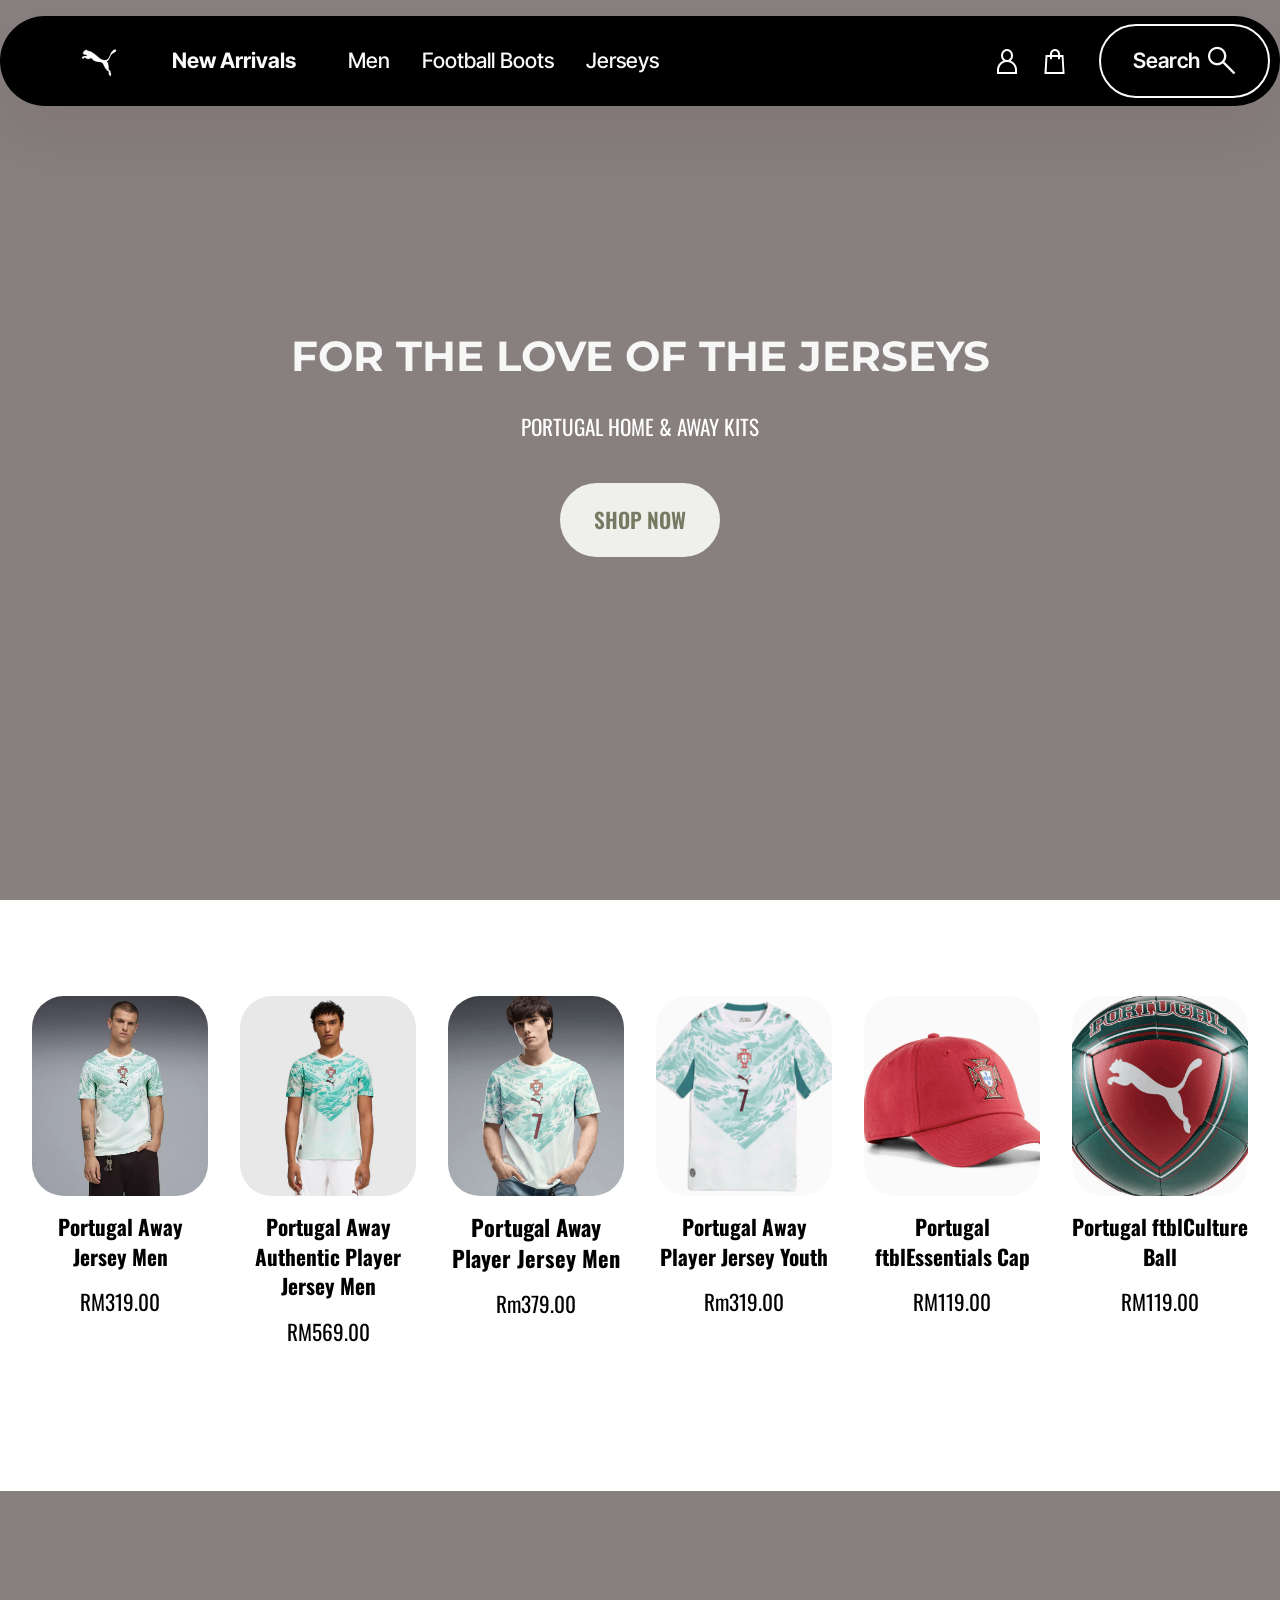
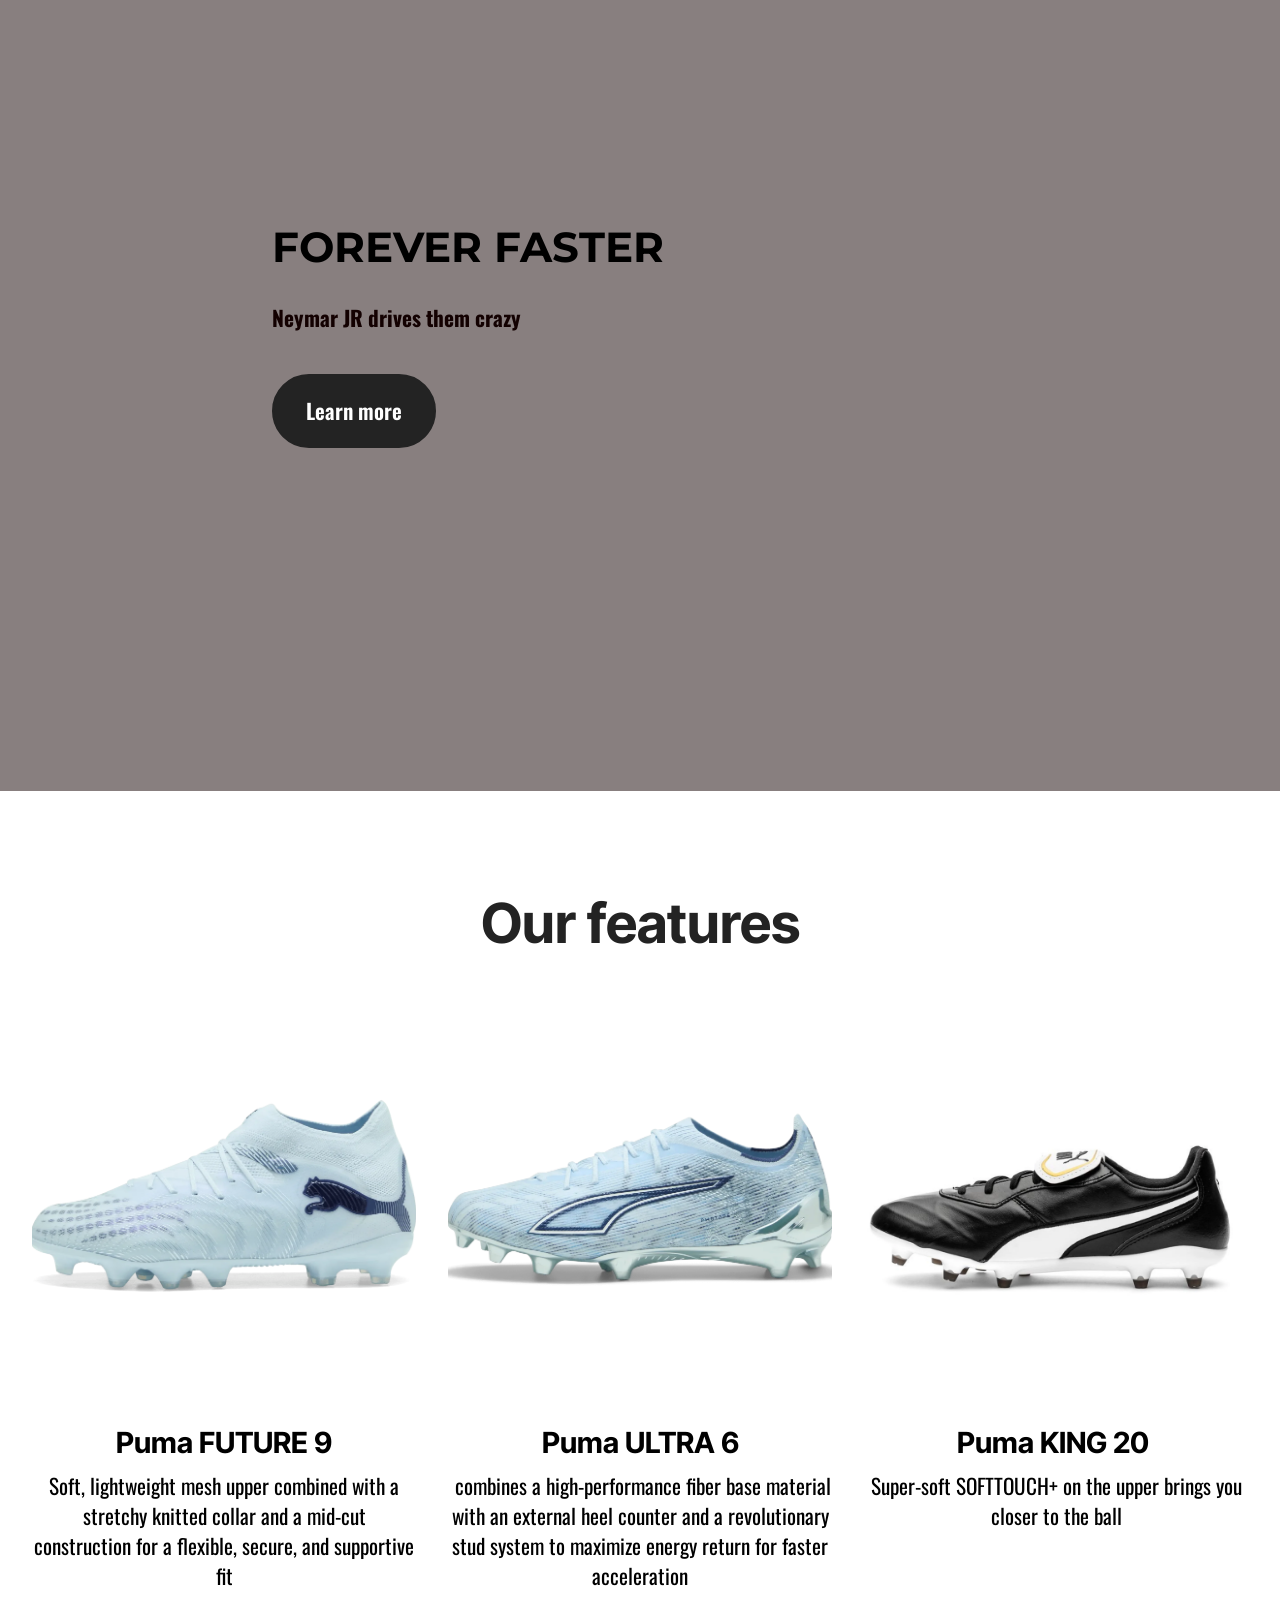
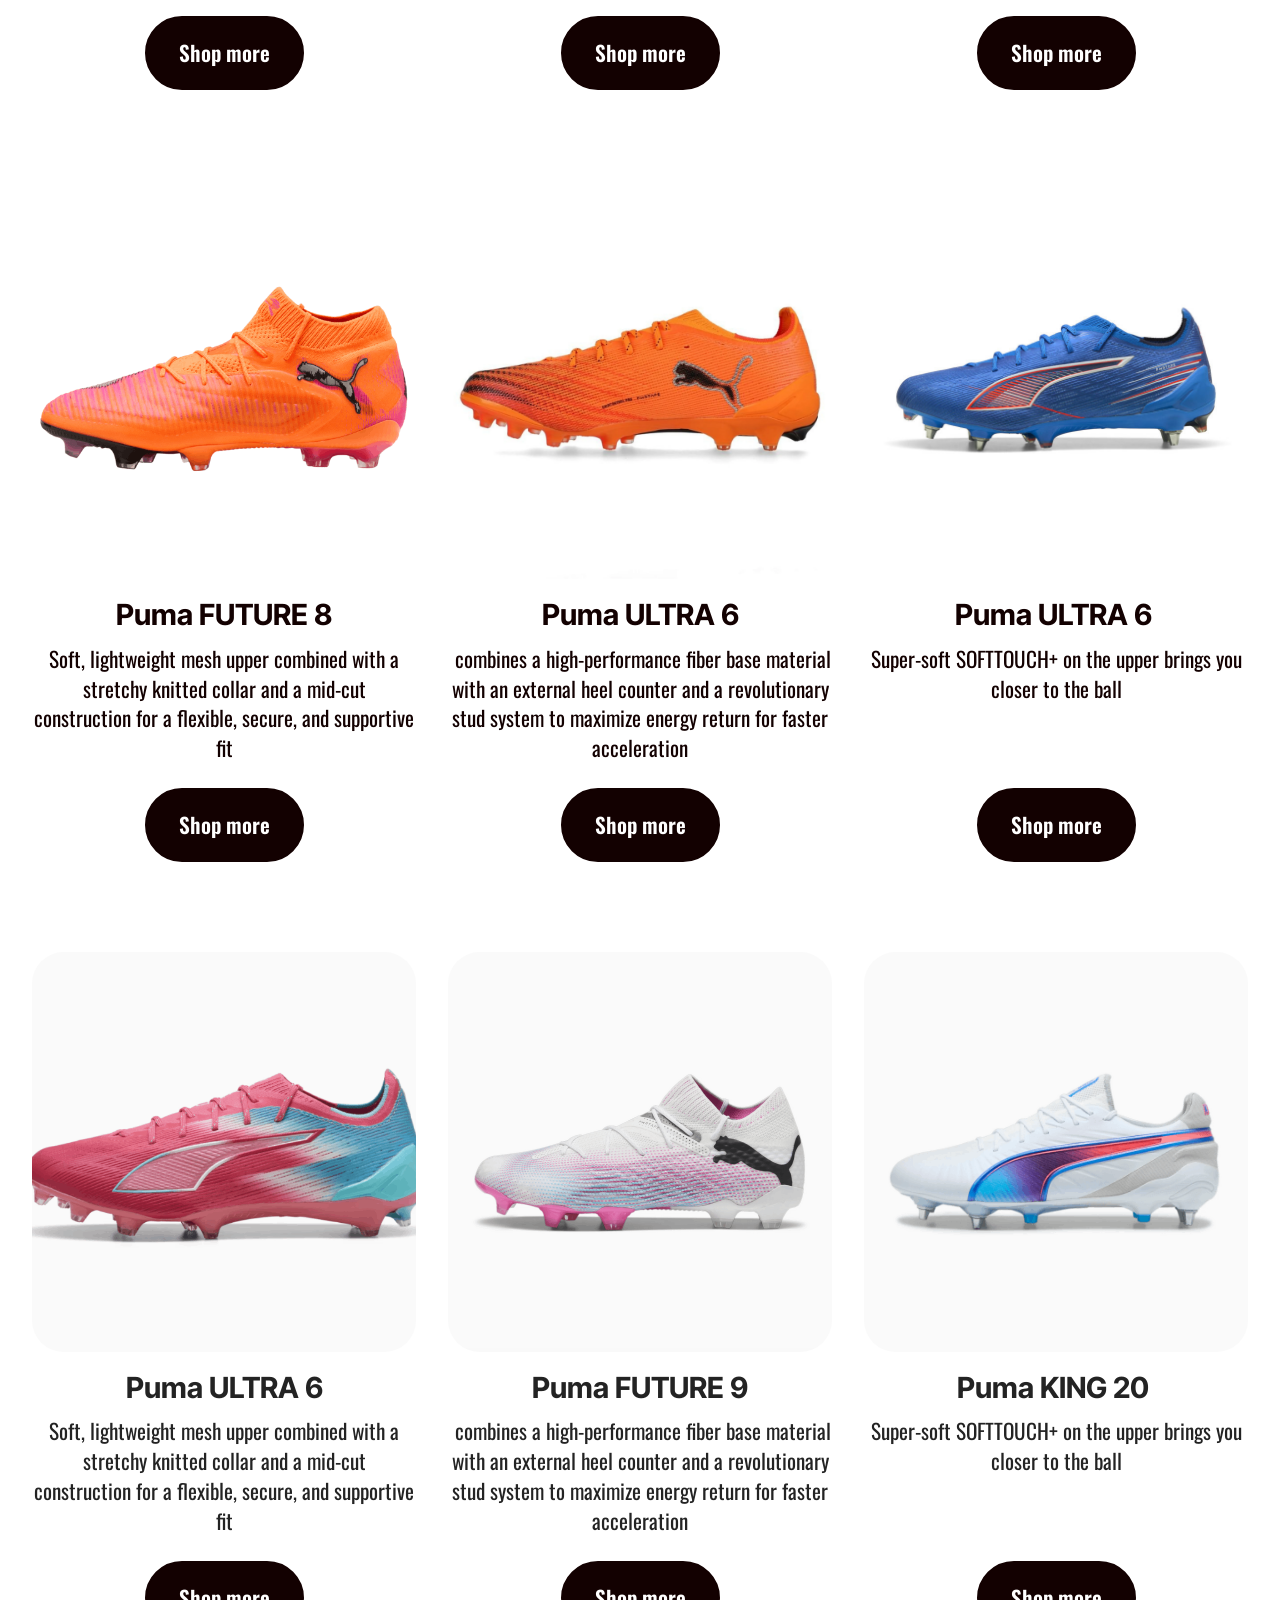
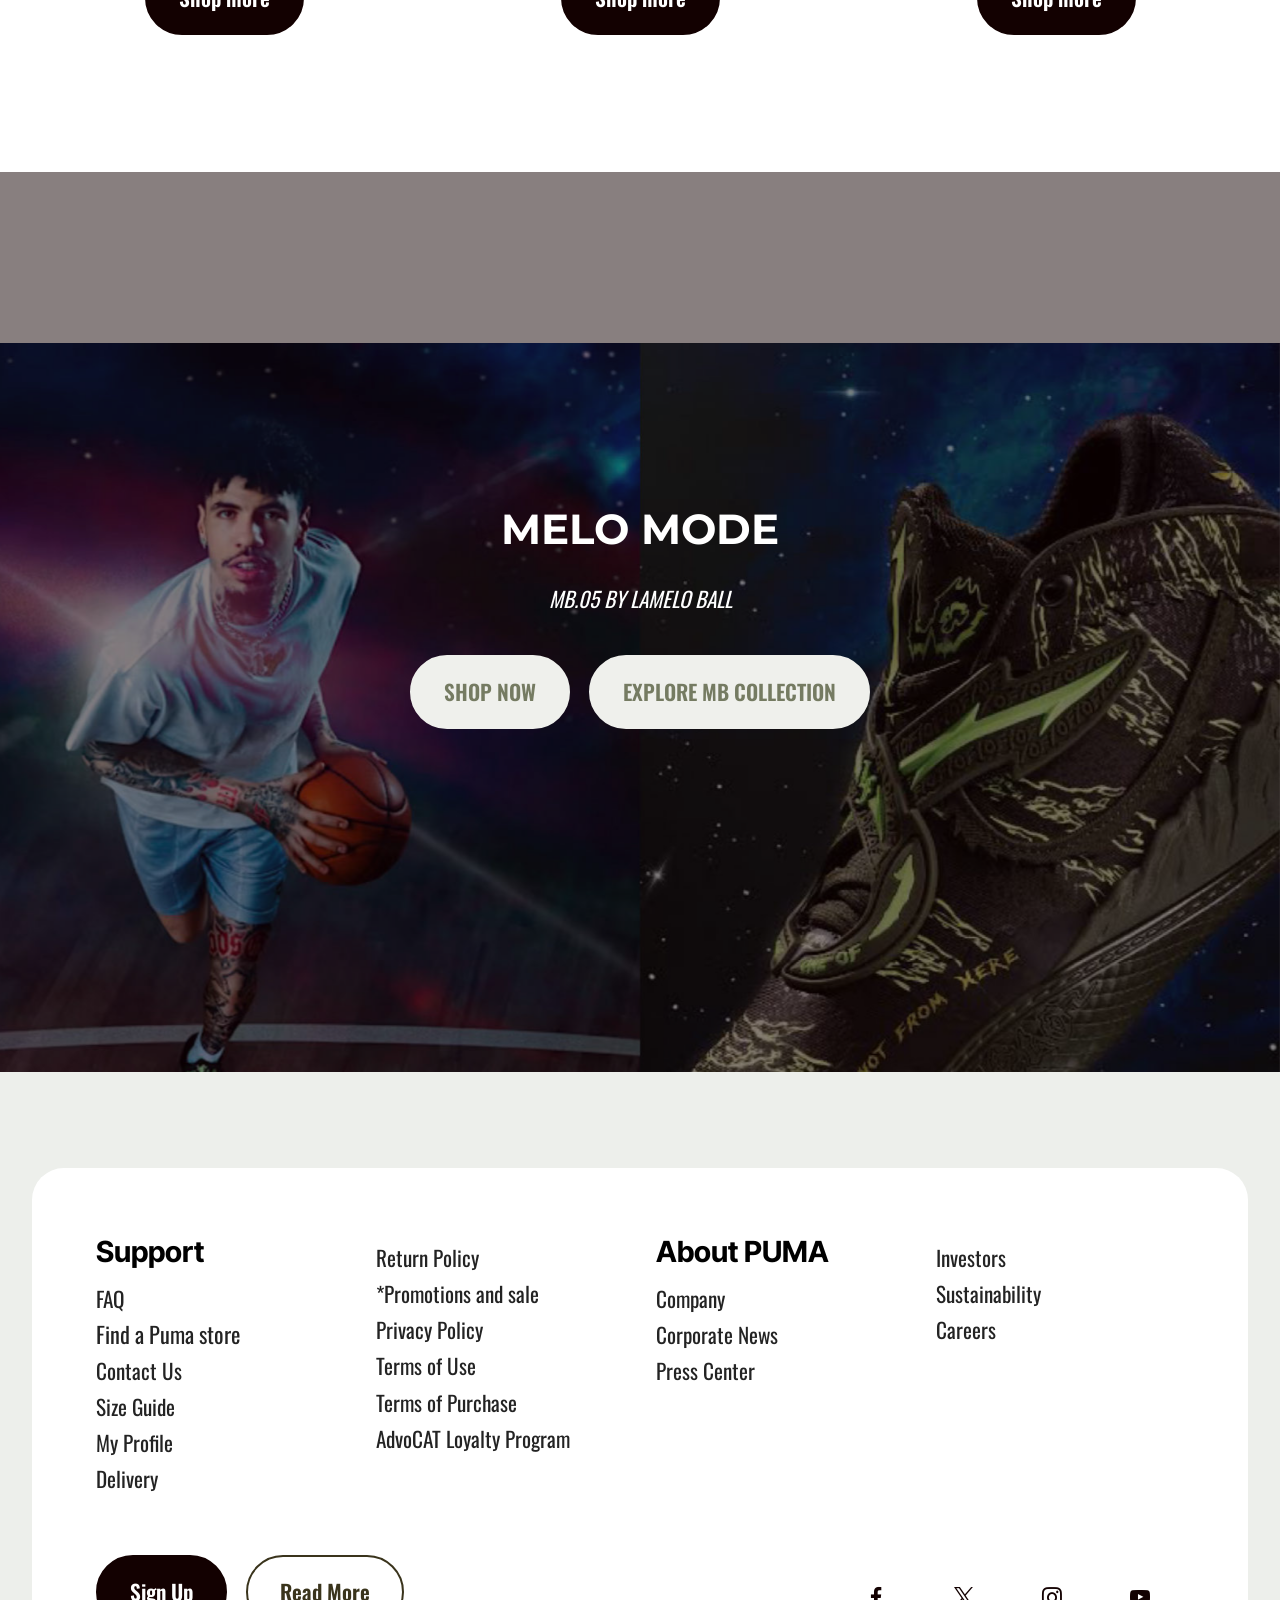
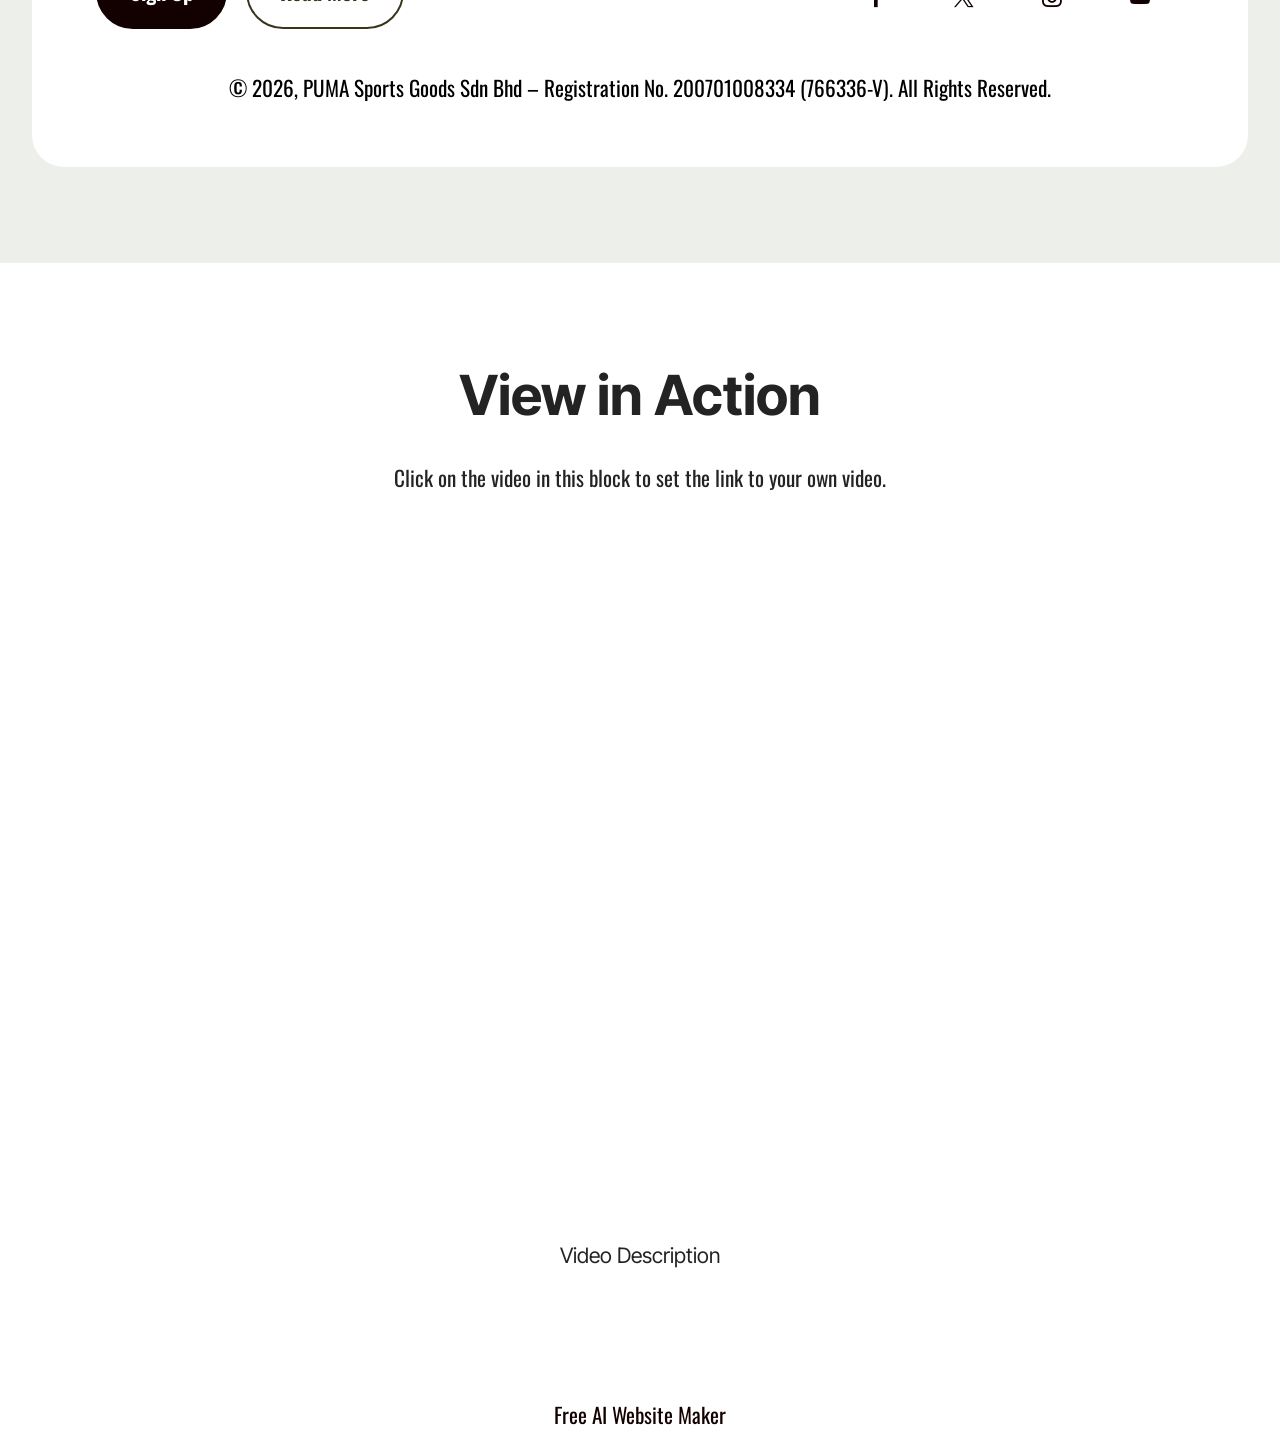
==== Index.html @ c8ea41d3 "create github pages" ====
<!DOCTYPE html>
<html  >
<head>
  <!-- Site made with Mobirise Website Builder v6.1.12, https://mobirise.com -->
  <meta charset="UTF-8">
  <meta http-equiv="X-UA-Compatible" content="IE=edge">
  <meta name="generator" content="Mobirise v6.1.12, mobirise.com">
  <meta name="viewport" content="width=device-width, initial-scale=1, minimum-scale=1">
  <link rel="shortcut icon" href="assets/images/puma2-removebg-preview-173x121.png" type="image/x-icon">
  <meta name="description" content="">
  
  
  <title>Page 1</title>
  <link rel="stylesheet" href="assets/web/assets/mobirise-icons2/mobirise2.css">
  <link rel="stylesheet" href="assets/bootstrap/css/bootstrap.min.css">
  <link rel="stylesheet" href="assets/parallax/jarallax.css">
  <link rel="stylesheet" href="assets/dropdown/css/style.css">
  <link rel="stylesheet" href="assets/socicon/css/styles.css">
  <link rel="stylesheet" href="assets/theme/css/style.css">
  <link rel="preload" href="https://fonts.googleapis.com/css?family=Montserrat:100,200,300,400,500,600,700,800,900,100i,200i,300i,400i,500i,600i,700i,800i,900i&display=swap" as="style" onload="this.onload=null;this.rel='stylesheet'">
  <noscript><link rel="stylesheet" href="https://fonts.googleapis.com/css?family=Montserrat:100,200,300,400,500,600,700,800,900,100i,200i,300i,400i,500i,600i,700i,800i,900i&display=swap"></noscript>
  <link rel="preload" href="https://fonts.googleapis.com/css?family=Inter+Tight:100,200,300,400,500,600,700,800,900,100i,200i,300i,400i,500i,600i,700i,800i,900i&display=swap" as="style" onload="this.onload=null;this.rel='stylesheet'">
  <noscript><link rel="stylesheet" href="https://fonts.googleapis.com/css?family=Inter+Tight:100,200,300,400,500,600,700,800,900,100i,200i,300i,400i,500i,600i,700i,800i,900i&display=swap"></noscript>
  <link rel="preload" href="https://fonts.googleapis.com/css?family=Oswald:200,300,400,500,600,700&display=swap" as="style" onload="this.onload=null;this.rel='stylesheet'">
  <noscript><link rel="stylesheet" href="https://fonts.googleapis.com/css?family=Oswald:200,300,400,500,600,700&display=swap"></noscript>
  <link rel="preload" as="style" href="assets/mobirise/css/mbr-additional.css?v=HByzKz"><link rel="stylesheet" href="assets/mobirise/css/mbr-additional.css?v=HByzKz" type="text/css">

  
  
  
</head>
<body>
  
  <section data-bs-version="5.1" class="menu menu1 cid-vfYNumgWRB" once="menu" id="menu01-m">
	

	<nav class="navbar navbar-dropdown navbar-fixed-top navbar-expand-lg">
		<div class="container">
			<div class="navbar-brand">
				<span class="navbar-logo">
					<a href="https://mobiri.se">
						<img src="assets/images/puma2-removebg-preview-173x121.png" alt="Mobirise Website Builder" style="height: 5rem;">
					</a>
				</span>
				<span class="navbar-caption-wrap"><a class="navbar-caption text-white display-4" href="https://mobiri.se">New Arrivals&nbsp;</a></span>
			</div>
			<button class="navbar-toggler" type="button" data-toggle="collapse" data-bs-toggle="collapse" data-target="#navbarSupportedContent" data-bs-target="#navbarSupportedContent" aria-controls="navbarNavAltMarkup" aria-expanded="false" aria-label="Toggle navigation">
				<div class="hamburger">
					<span></span>
					<span></span>
					<span></span>
					<span></span>
				</div>
			</button>
			<div class="collapse navbar-collapse" id="navbarSupportedContent">
				<ul class="navbar-nav nav-dropdown" data-app-modern-menu="true"><li class="nav-item">
						<a class="nav-link link text-white display-4" href="https://mobiri.se">Men</a>
					</li>
					<li class="nav-item">
						<a class="nav-link link text-white display-4" href="https://mobiri.se" aria-expanded="false">Football Boots</a>
					</li>
					<li class="nav-item">
						<a class="nav-link link text-white display-4" href="https://mobiri.se">Jerseys</a>
					</li></ul>
				<div class="icons-menu">
					<a class="iconfont-wrapper" href="https://mobiri.se">
						<span class="p-2 mbr-iconfont mobi-mbri-user mobi-mbri"></span>
					</a>
					<a class="iconfont-wrapper" href="https://mobiri.se">
						<span class="p-2 mbr-iconfont mobi-mbri-shopping-bag mobi-mbri"></span>
					</a>
					
					
				</div>
				<div class="navbar-buttons mbr-section-btn"><a class="btn btn-white-outline display-4" href="https://mobiri.se">Search<span class="mobi-mbri mobi-mbri-search mbr-iconfont mbr-iconfont-btn"></span></a></div>
			</div>
		</div>
	</nav>
</section>

<section data-bs-version="5.1" class="header09 startm5 cid-vfZ0xYNkkB mbr-fullscreen" data-bg-video="https://www.youtube.com/watch?v=-KhRIg4O2j8" id="header09-n">	
    
	<div class="mbr-overlay" style="opacity: 0.5; background-color: rgb(19, 1, 1);"></div>
	<div class="mbr-fallback-image disabled"></div>
	<div class="container-fluid">
		<div class="row">
			<div class="content-wrap col-12 col-md-8">
				<h1 class="mbr-section-title mbr-fonts-style mbr-white mb-4 display-1"><strong>FOR THE LOVE OF THE JERSEYS</strong></h1>
				
				<p class="mbr-fonts-style mbr-text mbr-white mb-4 display-7">PORTUGAL HOME &amp; AWAY KITS</p>
				<div class="mbr-section-btn"><a class="btn btn-white display-7" href="https://my.puma.com/my/en/sports/football/portugal">SHOP NOW</a></div>
			</div>
		</div>
	</div>
</section>

<section data-bs-version="5.1" class="features13 start cid-vfZcfCrABE" id="features013-p">
    

<div class="container-fluid">
  <div class="row justify-content-center">
    <div class="col-12 content-head">
      
    </div>
  </div>
  <div class="row mbr-section-content">
    <div class="item features-image col-6 col-md-4 col-lg-2">
      <div class="item-wrapper">
        <div class="item-img">
          <img src="assets/images/puma1.webp" alt="Mobirise Website Builder" title="" data-slide-to="0" data-bs-slide-to="0">
        </div>
        <div class="item-content align-left mt-3">
          <h5 class="item-title mbr-fonts-style mb-3 display-7"><strong>Portugal Away Jersey Men</strong></h5>
          
          <p class="item-text mbr-fonts-style mb-3 display-7">RM319.00</p>
        </div>
        
      </div>
    </div>
    <div class="item features-image col-6 col-md-4 col-lg-2">
      <div class="item-wrapper">
        <div class="item-img">
          <img src="assets/images/puma2.webp" alt="Mobirise Website Builder" title="" data-slide-to="1" data-bs-slide-to="1">
        </div>
        <div class="item-content align-left mt-3">
          <h5 class="item-title mbr-fonts-style mb-3 display-7"><strong>Portugal Away Authentic Player Jersey Men</strong></h5>
          
          <p class="item-text mbr-fonts-style mb-3 display-7">
            RM569.00</p>
        </div>
        
      </div>
    </div>
    <div class="item features-image col-6 col-md-4 col-lg-2">
      <div class="item-wrapper">
        <div class="item-img">
          <img src="assets/images/screenshot202026-04-0620at201.45.28e280afpm-410x350.png" alt="Mobirise Website Builder" title="" data-slide-to="2" data-bs-slide-to="2">
        </div>
        <div class="item-content align-left mt-3">
          <h5 class="item-title mbr-fonts-style mb-3 display-7"><div><strong style="font-size: 1.4rem;">Portugal Away Player Jersey Men</strong><br></div></h5>
          
          <p class="item-text mbr-fonts-style display-7">
            Rm379.00</p>
        </div>
        
      </div>
    </div><div class="item features-image col-6 col-md-4 col-lg-2">
      <div class="item-wrapper">
        <div class="item-img">
          <img src="assets/images/screenshot202026-04-0620at201.47.16e280afpm-410x409.png" alt="Mobirise Website Builder" title="" data-slide-to="3" data-bs-slide-to="3">
        </div>
        <div class="item-content align-left mt-3">
          <h5 class="item-title mbr-fonts-style mb-3 display-7"><div><strong>Portugal Away Player Jersey Youth</strong></div></h5>
          
          <p class="item-text mbr-fonts-style display-7">
            Rm319.00</p>
        </div>
        
      </div>
    </div>
    <div class="item features-image col-6 col-md-4 col-lg-2">
      <div class="item-wrapper">
        <div class="item-img">
          <img src="assets/images/screenshot202026-04-0620at201.49.03e280afpm-410x412.png" alt="Mobirise Website Builder" title="" data-slide-to="4" data-bs-slide-to="4">
        </div>
        <div class="item-content align-left mt-3">
          <h5 class="item-title mbr-fonts-style mb-3 display-7"><strong>Portugal ftblEssentials Cap</strong></h5>
          
          <p class="item-text mbr-fonts-style display-7">
            RM119.00</p>
        </div>
        
      </div>
    </div>
    <div class="item features-image col-6 col-md-4 col-lg-2">
      <div class="item-wrapper">
        <div class="item-img">
          <img src="assets/images/screenshot202026-04-0620at201.52.11e280afpm-410x408.png" alt="Mobirise Website Builder" title="" data-slide-to="5" data-bs-slide-to="5">
        </div>
        <div class="item-content align-left mt-3">
          <h5 class="item-title mbr-fonts-style mb-3 display-7"><strong>Portugal ftblCulture Ball</strong></h5>
          
          <p class="item-text mbr-fonts-style mb-3 display-7">
            RM119.00</p>
        </div>
        
      </div>
    </div>
    

  </div>
</div>
</section>

<section data-bs-version="5.1" class="header09 startm5 cid-vfZhg5Rwdp mbr-fullscreen" data-bg-video="https://www.youtube.com/watch?v=Q7-Iu3wpw-I" id="header09-r">	
    
	<div class="mbr-overlay" style="opacity: 0.5; background-color: rgb(19, 1, 1);"></div>
	<div class="mbr-fallback-image disabled"></div>
	<div class="container-fluid">
		<div class="row">
			<div class="content-wrap col-12 col-md-8">
				<h1 class="mbr-section-title mbr-fonts-style mbr-white mb-4 display-1">
					<strong>FOREVER FASTER</strong></h1>
				
				<p class="mbr-fonts-style mbr-text mbr-white mb-4 display-7"><strong>
					Neymar JR drives them crazy</strong></p>
				<div class="mbr-section-btn"><a class="btn btn-black display-7" href="https://mobiri.se">
						Learn more
					</a></div>
			</div>
		</div>
	</div>
</section>

<section data-bs-version="5.1" class="features03 cid-vfZkSZiAkQ" id="features03-v">
	
	
	<div class="container">
		<div class="row justify-content-center mb-5">
			<div class="col-12 content-head">
				<div class="mbr-section-head">
					<h4 class="mbr-section-title mbr-fonts-style align-center mb-0 display-2">
						<strong>Our features</strong>
					</h4>
					
				</div>
			</div>
		</div>
		<div class="row">
			<div class="item features-image col-12 col-md-6 col-lg-4 active">
				<div class="item-wrapper">
					<div class="item-img mb-3">
						<img src="assets/images/000.webp" alt="Mobirise Website Builder" title="">
					</div>
					<div class="item-content align-left">
						<h5 class="item-title mbr-fonts-style mt-0 mb-2 display-5">
							<strong>Puma FUTURE 9</strong></h5>
						<p class="mbr-text mbr-fonts-style mb-3 display-7">
						    Soft, lightweight mesh upper combined with a stretchy knitted collar and a mid-cut construction for a flexible, secure, and supportive fit
						</p>
						<div class="mbr-section-btn item-footer"><a href="" class="btn item-btn btn-primary display-7">Shop more<br></a></div>
					</div>
				</div>
			</div>
			<div class="item features-image col-12 col-md-6 col-lg-4">
				<div class="item-wrapper">
					<div class="item-img mb-3">
						<img src="assets/images/ultra.webp" alt="Mobirise Website Builder" title="" data-slide-to="1" data-bs-slide-to="1">
					</div>
					<div class="item-content align-left">
						<h5 class="item-title mbr-fonts-style mb-2 mt-0 display-5">
							<strong>Puma ULTRA 6</strong></h5>
						<p class="mbr-text mbr-fonts-style mb-3 display-7">&nbsp;combines a high-performance fiber base material with an external heel counter and a revolutionary stud system to maximize energy return for faster acceleration<br>
						</p>
						<div class="mbr-section-btn item-footer"><a href="" class="btn item-btn btn-primary display-7">Shop more</a></div>
					</div>
				</div>
			</div>
			<div class="item features-image col-12 col-md-6 col-lg-4">
				<div class="item-wrapper">
					<div class="item-img mb-3">
						<img src="assets/images/king.webp" alt="Mobirise Website Builder" title="" data-slide-to="2" data-bs-slide-to="2">
					</div>
					<div class="item-content align-left">
						<h5 class="item-title mbr-fonts-style mb-2 mt-0 display-5">
						    <strong>Puma KING 20&nbsp;</strong></h5>
						<p class="mbr-text mbr-fonts-style mb-3 display-7">
						Super-soft SOFTTOUCH+ on the upper brings you closer to the ball<br><br><br>
						</p>
						<div class="mbr-section-btn item-footer"><a href="" class="btn item-btn btn-primary display-7">Shop more</a></div>
					</div>
				</div>
			</div>
		</div>
	</div>
</section>

<section data-bs-version="5.1" class="features03 cid-vfZqkcqYE8" id="features03-y">
	
	
	<div class="container">
		<div class="row justify-content-center mb-5">
			<div class="col-12 content-head">
				
			</div>
		</div>
		<div class="row">
			<div class="item features-image col-12 col-md-6 col-lg-4 active">
				<div class="item-wrapper">
					<div class="item-img mb-3">
						<img src="assets/images/future8-816x653.png" alt="Mobirise Website Builder" title="">
					</div>
					<div class="item-content align-left">
						<h5 class="item-title mbr-fonts-style mt-0 mb-2 display-5">
							<strong>Puma FUTURE 8</strong></h5>
						<p class="mbr-text mbr-fonts-style mb-3 display-7">
						    Soft, lightweight mesh upper combined with a stretchy knitted collar and a mid-cut construction for a flexible, secure, and supportive fit
						</p>
						<div class="mbr-section-btn item-footer"><a href="" class="btn item-btn btn-primary display-7">Shop more<br></a></div>
					</div>
				</div>
			</div>
			<div class="item features-image col-12 col-md-6 col-lg-4">
				<div class="item-wrapper">
					<div class="item-img mb-3">
						<img src="assets/images/ultra-1.webp" alt="Mobirise Website Builder" title="" data-slide-to="1" data-bs-slide-to="1">
					</div>
					<div class="item-content align-left">
						<h5 class="item-title mbr-fonts-style mb-2 mt-0 display-5">
							<strong>Puma ULTRA 6</strong></h5>
						<p class="mbr-text mbr-fonts-style mb-3 display-7">&nbsp;combines a high-performance fiber base material with an external heel counter and a revolutionary stud system to maximize energy return for faster acceleration<br>
						</p>
						<div class="mbr-section-btn item-footer"><a href="" class="btn item-btn btn-primary display-7">Shop more</a></div>
					</div>
				</div>
			</div>
			<div class="item features-image col-12 col-md-6 col-lg-4">
				<div class="item-wrapper">
					<div class="item-img mb-3">
						<img src="assets/images/999-816x816.jpg" alt="Mobirise Website Builder" title="" data-slide-to="2" data-bs-slide-to="2">
					</div>
					<div class="item-content align-left">
						<h5 class="item-title mbr-fonts-style mb-2 mt-0 display-5">
						    <strong>Puma ULTRA 6&nbsp;</strong></h5>
						<p class="mbr-text mbr-fonts-style mb-3 display-7">
						Super-soft SOFTTOUCH+ on the upper brings you closer to the ball<br><br><br>
						</p>
						<div class="mbr-section-btn item-footer"><a href="" class="btn item-btn btn-primary display-7">Shop more</a></div>
					</div>
				</div>
			</div>
		</div>
	</div>
</section>

<section data-bs-version="5.1" class="features03 cid-vfZq6AJSqA" id="features03-x">
	
	
	<div class="container">
		<div class="row justify-content-center mb-5">
			<div class="col-12 content-head">
				
			</div>
		</div>
		<div class="row">
			<div class="item features-image col-12 col-md-6 col-lg-4 active">
				<div class="item-wrapper">
					<div class="item-img mb-3">
						<img src="assets/images/screenshot202026-04-0620at202.44.51e280afpm-816x806.png" alt="Mobirise Website Builder" title="">
					</div>
					<div class="item-content align-left">
						<h5 class="item-title mbr-fonts-style mt-0 mb-2 display-5">
							<strong>Puma ULTRA 6</strong></h5>
						<p class="mbr-text mbr-fonts-style mb-3 display-7">
						    Soft, lightweight mesh upper combined with a stretchy knitted collar and a mid-cut construction for a flexible, secure, and supportive fit
						</p>
						<div class="mbr-section-btn item-footer"><a href="" class="btn item-btn btn-primary display-7">Shop more<br></a></div>
					</div>
				</div>
			</div>
			<div class="item features-image col-12 col-md-6 col-lg-4">
				<div class="item-wrapper">
					<div class="item-img mb-3">
						<img src="assets/images/000-816x800.png" alt="Mobirise Website Builder" title="" data-slide-to="1" data-bs-slide-to="1">
					</div>
					<div class="item-content align-left">
						<h5 class="item-title mbr-fonts-style mb-2 mt-0 display-5">
							<strong>Puma FUTURE 9</strong></h5>
						<p class="mbr-text mbr-fonts-style mb-3 display-7">&nbsp;combines a high-performance fiber base material with an external heel counter and a revolutionary stud system to maximize energy return for faster acceleration<br>
						</p>
						<div class="mbr-section-btn item-footer"><a href="" class="btn item-btn btn-primary display-7">Shop more</a></div>
					</div>
				</div>
			</div>
			<div class="item features-image col-12 col-md-6 col-lg-4">
				<div class="item-wrapper">
					<div class="item-img mb-3">
						<img src="assets/images/lo-450x450.png" alt="Mobirise Website Builder" title="" data-slide-to="2" data-bs-slide-to="2">
					</div>
					<div class="item-content align-left">
						<h5 class="item-title mbr-fonts-style mb-2 mt-0 display-5">
						    <strong>Puma KING 20&nbsp;</strong></h5>
						<p class="mbr-text mbr-fonts-style mb-3 display-7">
						Super-soft SOFTTOUCH+ on the upper brings you closer to the ball<br><br><br>
						</p>
						<div class="mbr-section-btn item-footer"><a href="" class="btn item-btn btn-primary display-7">Shop more</a></div>
					</div>
				</div>
			</div>
		</div>
	</div>
</section>

<section data-bs-version="5.1" class="header09 startm5 cid-vg4Eptmfkb mbr-fullscreen mbr-parallax-background" id="header09-11">	
    
	<div class="mbr-overlay" style="opacity: 0.5; background-color: rgb(19, 1, 1);"></div>
	
	<div class="container-fluid">
		<div class="row">
			<div class="content-wrap col-12 col-md-8">
				<h1 class="mbr-section-title mbr-fonts-style mbr-white mb-4 display-1"><strong>MELO MODE</strong></h1>
				
				<p class="mbr-fonts-style mbr-text mbr-white mb-4 display-7"><em>MB.05 BY LAMELO BALL</em><br></p>
				<div class="mbr-section-btn"><a class="btn btn-white display-7" href="https://mobiri.se">SHOP NOW</a> <a class="btn btn-white display-7" href="https://mobiri.se">EXPLORE MB COLLECTION</a></div>
			</div>
		</div>
	</div>
</section>

<section data-bs-version="5.1" class="footer1 cid-vfZoRiQBTN" once="footers" id="footer01-w">
	

	
	
	<div class="container">
		<div class="row mbr-white">
			<div class="col-12 col-md-6 col-lg-3">
				<h5 class="mbr-section-subtitle mbr-fonts-style mb-2 display-5">
					<strong>Support</strong>
				</h5>
				<ul class="list mbr-fonts-style display-7">
					<li class="mbr-text item-wrap">FAQ</li>
					<li class="mbr-text item-wrap"><span style="font-size: 1.4rem;">Find a Puma store</span></li><li class="mbr-text item-wrap">Contact Us</li>
					<li class="mbr-text item-wrap">Size Guide</li>
					<li class="mbr-text item-wrap">My Profile</li><li class="mbr-text item-wrap">Delivery</li>
				</ul>
			</div>
			<div class="col-12 col-md-6 col-lg-3">
				<h5 class="mbr-section-subtitle mbr-fonts-style mb-2 display-5"></h5>
				<ul class="list mbr-fonts-style display-7">
					<li class="mbr-text item-wrap">Return Policy</li>
					<li class="mbr-text item-wrap">*Promotions and sale</li>
					<li class="mbr-text item-wrap">Privacy Policy</li>
					<li class="mbr-text item-wrap">Terms of Use</li>
					<li class="mbr-text item-wrap">Terms of Purchase</li><li class="mbr-text item-wrap">AdvoCAT Loyalty Program</li>
				</ul>
			</div>
			<div class="col-12 col-md-6 col-lg-3">
				<h5 class="mbr-section-subtitle mbr-fonts-style mb-2 display-5"><strong>About PUMA</strong></h5>
				<ul class="list mbr-fonts-style display-7">
					<li class="mbr-text item-wrap">Company</li>
					<li class="mbr-text item-wrap">Corporate News</li>
					<li class="mbr-text item-wrap">Press Center</li>
				</ul>
			</div>
			<div class="col-12 col-md-6 col-lg-3">
				<h5 class="mbr-section-subtitle mbr-fonts-style mb-2 display-5"></h5>
				<ul class="list mbr-fonts-style display-7">
					<li class="mbr-text item-wrap">Investors</li>
					<li class="mbr-text item-wrap">Sustainability</li>
					<li class="mbr-text item-wrap">Careers</li>
					<li class="mbr-text item-wrap"><br></li>
					<li class="mbr-text item-wrap"><br></li>
				</ul>
			</div>
			<div class="col-12 mt-5 footer-col">
				<div class="mbr-section-btn align-left">
					<a class="btn btn-primary display-7" href="https://mobiri.se">Sign Up</a>
					<a class="btn btn-success-outline display-7" href="https://mobiri.se">Read More</a>
				</div>

				<div class="social-row mt-2 display-7">
					<div class="soc-item">
						<a href="https://mobiri.se/">
							<span class="mbr-iconfont socicon socicon-facebook"></span>
						</a>
					</div>
					<div class="soc-item">
						<a href="https://mobiri.se/">
							<span class="mbr-iconfont socicon socicon-twitter"></span>
						</a>
					</div>
					<div class="soc-item">
						<a href="https://mobiri.se/">
							<span class="mbr-iconfont socicon socicon-instagram"></span>
						</a>
					</div>
					<div class="soc-item">
						<a href="https://mobiri.se/">
							<span class="mbr-iconfont socicon-youtube socicon"></span>
						</a>
					</div>
				</div>
			</div>
			<div class="col-12 mt-4">
				<p class="mbr-text mb-0 mbr-fonts-style copyright align-center display-7">
					© 2026, PUMA Sports Goods Sdn Bhd – Registration No. 200701008334 (766336-V). All Rights Reserved.
				</p>
			</div>
		</div>
	</div>
</section>

<section data-bs-version="5.1" class="video04 cid-vg54DpRcr5" id="video04-13">
    
    
    <div class="container">
        <div class="mbr-section-head mb-5">
            <h4 class="mbr-section-title mbr-fonts-style mb-0 mt-0 display-2">
                <strong>View in Action</strong>
            </h4>
            <h5 class="mbr-section-subtitle mbr-fonts-style mt-4 display-7">
                Click on the video in this block to set the link to
                your own video.</h5>
        </div>
        <div class="row justify-content-center">
            <div class="col-12 col-md-12 video-block">
                <div class="video-wrapper"><iframe class="mbr-embedded-video" src="https://www.youtube.com/embed/-BSQlJxCDcI?rel=0&amp;amp;mute=1&amp;showinfo=0&amp;autoplay=1&amp;loop=1&amp;playlist=-BSQlJxCDcI" width="1280" height="720" frameborder="0" allowfullscreen></iframe></div>
                <p class="mbr-text mt-3 mbr-fonts-style display-4">
                    Video Description
                </p>
            </div>
        </div>
    </div>
</section><section class="display-7" style="padding: 0;align-items: center;justify-content: center;flex-wrap: wrap;    align-content: center;display: flex;position: relative;height: 4rem;"><a href="https://mobiri.se/4654927" style="flex: 1 1;height: 4rem;position: absolute;width: 100%;z-index: 1;"><img alt="" style="height: 4rem;" src="[data-uri]"></a><p style="margin: 0;text-align: center;" class="display-7">&#8204;</p><a style="z-index:1" href="https://mobirise.com/builder/ai-website-maker.html">Free AI Website Maker</a></section><script src="assets/bootstrap/js/bootstrap.bundle.min.js"></script>  <script src="assets/parallax/jarallax.js"></script>  <script src="assets/smoothscroll/smooth-scroll.js"></script>  <script src="assets/ytplayer/index.js"></script>  <script src="assets/dropdown/js/navbar-dropdown.js"></script>  <script src="assets/vimeoplayer/player.js"></script>  <script src="assets/theme/js/script.js"></script>  
  
  
</body>
</html>
---- assets/web/assets/mobirise-icons2/mobirise2.css ----
@font-face {
  font-family: 'Moririse2';
  font-display: swap;
  src:  url('mobirise2.eot?f2bix4');
  src:  url('mobirise2.eot?f2bix4#iefix') format('embedded-opentype'),
    url('mobirise2.woff2?f2bix4') format('woff2'),
    url('mobirise2.woff?f2bix4') format('woff'),
    url('mobirise2.ttf?f2bix4') format('truetype'),
    url('mobirise2.svg?f2bix4#mobirise2') format('svg');
  font-weight: normal;
  font-style: normal;
}

[class^="mobi-"], [class*=" mobi-"] {
  /* use !important to prevent issues with browser extensions that change fonts */
  font-family: 'Moririse2' !important;
  speak: none;
  font-style: normal;
  font-weight: normal;
  font-variant: normal;
  text-transform: none;
  line-height: 1;

  /* Better Font Rendering =========== */
  -webkit-font-smoothing: antialiased;
  -moz-osx-font-smoothing: grayscale;
}

.mobi-mbri-add-submenu:before {
  content: "\e900";
}
.mobi-mbri-alert:before {
  content: "\e901";
}
.mobi-mbri-align-center:before {
  content: "\e902";
}
.mobi-mbri-align-justify:before {
  content: "\e903";
}
.mobi-mbri-align-left:before {
  content: "\e904";
}
.mobi-mbri-align-right:before {
  content: "\e905";
}
.mobi-mbri-android:before {
  content: "\e906";
}
.mobi-mbri-apple:before {
  content: "\e907";
}
.mobi-mbri-arrow-down:before {
  content: "\e908";
}
.mobi-mbri-arrow-next:before {
  content: "\e909";
}
.mobi-mbri-arrow-prev:before {
  content: "\e90a";
}
.mobi-mbri-arrow-up:before {
  content: "\e90b";
}
.mobi-mbri-bold:before {
  content: "\e90c";
}
.mobi-mbri-bookmark:before {
  content: "\e90d";
}
.mobi-mbri-bootstrap:before {
  content: "\e90e";
}
.mobi-mbri-briefcase:before {
  content: "\e90f";
}
.mobi-mbri-browse:before {
  content: "\e910";
}
.mobi-mbri-bulleted-list:before {
  content: "\e911";
}
.mobi-mbri-calendar:before {
  content: "\e912";
}
.mobi-mbri-camera:before {
  content: "\e913";
}
.mobi-mbri-cart-add:before {
  content: "\e914";
}
.mobi-mbri-cart-full:before {
  content: "\e915";
}
.mobi-mbri-cash:before {
  content: "\e916";
}
.mobi-mbri-change-style:before {
  content: "\e917";
}
.mobi-mbri-chat:before {
  content: "\e918";
}
.mobi-mbri-clock:before {
  content: "\e919";
}
.mobi-mbri-close:before {
  content: "\e91a";
}
.mobi-mbri-cloud:before {
  content: "\e91b";
}
.mobi-mbri-code:before {
  content: "\e91c";
}
.mobi-mbri-contact-form:before {
  content: "\e91d";
}
.mobi-mbri-credit-card:before {
  content: "\e91e";
}
.mobi-mbri-cursor-click:before {
  content: "\e91f";
}
.mobi-mbri-cust-feedback:before {
  content: "\e920";
}
.mobi-mbri-database:before {
  content: "\e921";
}
.mobi-mbri-delivery:before {
  content: "\e922";
}
.mobi-mbri-desktop:before {
  content: "\e923";
}
.mobi-mbri-devices:before {
  content: "\e924";
}
.mobi-mbri-down:before {
  content: "\e925";
}
.mobi-mbri-download-2:before {
  content: "\e926";
}
.mobi-mbri-download:before {
  content: "\e927";
}
.mobi-mbri-drag-n-drop-2:before {
  content: "\e928";
}
.mobi-mbri-drag-n-drop:before {
  content: "\e929";
}
.mobi-mbri-edit-2:before {
  content: "\e92a";
}
.mobi-mbri-edit:before {
  content: "\e92b";
}
.mobi-mbri-error:before {
  content: "\e92c";
}
.mobi-mbri-extension:before {
  content: "\e92d";
}
.mobi-mbri-features:before {
  content: "\e92e";
}
.mobi-mbri-file:before {
  content: "\e92f";
}
.mobi-mbri-flag:before {
  content: "\e930";
}
.mobi-mbri-folder:before {
  content: "\e931";
}
.mobi-mbri-gift:before {
  content: "\e932";
}
.mobi-mbri-github:before {
  content: "\e933";
}
.mobi-mbri-globe-2:before {
  content: "\e934";
}
.mobi-mbri-globe:before {
  content: "\e935";
}
.mobi-mbri-growing-chart:before {
  content: "\e936";
}
.mobi-mbri-hearth:before {
  content: "\e937";
}
.mobi-mbri-help:before {
  content: "\e938";
}
.mobi-mbri-home:before {
  content: "\e939";
}
.mobi-mbri-hot-cup:before {
  content: "\e93a";
}
.mobi-mbri-idea:before {
  content: "\e93b";
}
.mobi-mbri-image-gallery:before {
  content: "\e93c";
}
.mobi-mbri-image-slider:before {
  content: "\e93d";
}
.mobi-mbri-info:before {
  content: "\e93e";
}
.mobi-mbri-italic:before {
  content: "\e93f";
}
.mobi-mbri-key:before {
  content: "\e940";
}
.mobi-mbri-laptop:before {
  content: "\e941";
}
.mobi-mbri-layers:before {
  content: "\e942";
}
.mobi-mbri-left-right:before {
  content: "\e943";
}
.mobi-mbri-left:before {
  content: "\e944";
}
.mobi-mbri-letter:before {
  content: "\e945";
}
.mobi-mbri-like:before {
  content: "\e946";
}
.mobi-mbri-link:before {
  content: "\e947";
}
.mobi-mbri-lock:before {
  content: "\e948";
}
.mobi-mbri-login:before {
  content: "\e949";
}
.mobi-mbri-logout:before {
  content: "\e94a";
}
.mobi-mbri-magic-stick:before {
  content: "\e94b";
}
.mobi-mbri-map-pin:before {
  content: "\e94c";
}
.mobi-mbri-menu:before {
  content: "\e94d";
}
.mobi-mbri-mobile-2:before {
  content: "\e94e";
}
.mobi-mbri-mobile-horizontal:before {
  content: "\e94f";
}
.mobi-mbri-mobile:before {
  content: "\e950";
}
.mobi-mbri-mobirise:before {
  content: "\e951";
}
.mobi-mbri-more-horizontal:before {
  content: "\e952";
}
.mobi-mbri-more-vertical:before {
  content: "\e953";
}
.mobi-mbri-music:before {
  content: "\e954";
}
.mobi-mbri-new-file:before {
  content: "\e955";
}
.mobi-mbri-numbered-list:before {
  content: "\e956";
}
.mobi-mbri-opened-folder:before {
  content: "\e957";
}
.mobi-mbri-pages:before {
  content: "\e958";
}
.mobi-mbri-paper-plane:before {
  content: "\e959";
}
.mobi-mbri-paperclip:before {
  content: "\e95a";
}
.mobi-mbri-phone:before {
  content: "\e95b";
}
.mobi-mbri-photo:before {
  content: "\e95c";
}
.mobi-mbri-photos:before {
  content: "\e95d";
}
.mobi-mbri-pin:before {
  content: "\e95e";
}
.mobi-mbri-play:before {
  content: "\e95f";
}
.mobi-mbri-plus:before {
  content: "\e960";
}
.mobi-mbri-preview:before {
  content: "\e961";
}
.mobi-mbri-print:before {
  content: "\e962";
}
.mobi-mbri-protect:before {
  content: "\e963";
}
.mobi-mbri-question:before {
  content: "\e964";
}
.mobi-mbri-quote-left:before {
  content: "\e965";
}
.mobi-mbri-quote-right:before {
  content: "\e966";
}
.mobi-mbri-redo:before {
  content: "\e967";
}
.mobi-mbri-refresh:before {
  content: "\e968";
}
.mobi-mbri-responsive-2:before {
  content: "\e969";
}
.mobi-mbri-responsive:before {
  content: "\e96a";
}
.mobi-mbri-right:before {
  content: "\e96b";
}
.mobi-mbri-rocket:before {
  content: "\e96c";
}
.mobi-mbri-sad-face:before {
  content: "\e96d";
}
.mobi-mbri-sale:before {
  content: "\e96e";
}
.mobi-mbri-save:before {
  content: "\e96f";
}
.mobi-mbri-search:before {
  content: "\e970";
}
.mobi-mbri-setting-2:before {
  content: "\e971";
}
.mobi-mbri-setting-3:before {
  content: "\e972";
}
.mobi-mbri-setting:before {
  content: "\e973";
}
.mobi-mbri-share:before {
  content: "\e974";
}
.mobi-mbri-shopping-bag:before {
  content: "\e975";
}
.mobi-mbri-shopping-basket:before {
  content: "\e976";
}
.mobi-mbri-shopping-cart:before {
  content: "\e977";
}
.mobi-mbri-sites:before {
  content: "\e978";
}
.mobi-mbri-smile-face:before {
  content: "\e979";
}
.mobi-mbri-speed:before {
  content: "\e97a";
}
.mobi-mbri-star:before {
  content: "\e97b";
}
.mobi-mbri-success:before {
  content: "\e97c";
}
.mobi-mbri-sun:before {
  content: "\e97d";
}
.mobi-mbri-sun2:before {
  content: "\e97e";
}
.mobi-mbri-tablet-vertical:before {
  content: "\e97f";
}
.mobi-mbri-tablet:before {
  content: "\e980";
}
.mobi-mbri-target:before {
  content: "\e981";
}
.mobi-mbri-timer:before {
  content: "\e982";
}
.mobi-mbri-to-ftp:before {
  content: "\e983";
}
.mobi-mbri-to-local-drive:before {
  content: "\e984";
}
.mobi-mbri-touch-swipe:before {
  content: "\e985";
}
.mobi-mbri-touch:before {
  content: "\e986";
}
.mobi-mbri-trash:before {
  content: "\e987";
}
.mobi-mbri-underline:before {
  content: "\e988";
}
.mobi-mbri-undo:before {
  content: "\e989";
}
.mobi-mbri-unlink:before {
  content: "\e98a";
}
.mobi-mbri-unlock:before {
  content: "\e98b";
}
.mobi-mbri-up-down:before {
  content: "\e98c";
}
.mobi-mbri-up:before {
  content: "\e98d";
}
.mobi-mbri-update:before {
  content: "\e98e";
}
.mobi-mbri-upload-2:before {
  content: "\e98f";
}
.mobi-mbri-upload:before {
  content: "\e990";
}
.mobi-mbri-user-2:before {
  content: "\e991";
}
.mobi-mbri-user:before {
  content: "\e992";
}
.mobi-mbri-users:before {
  content: "\e993";
}
.mobi-mbri-video-play:before {
  content: "\e994";
}
.mobi-mbri-video:before {
  content: "\e995";
}
.mobi-mbri-watch:before {
  content: "\e996";
}
.mobi-mbri-website-theme-2:before {
  content: "\e997";
}
.mobi-mbri-website-theme:before {
  content: "\e998";
}
.mobi-mbri-wifi:before {
  content: "\e999";
}
.mobi-mbri-windows:before {
  content: "\e99a";
}
.mobi-mbri-zoom-in:before {
  content: "\e99b";
}
.mobi-mbri-zoom-out:before {
  content: "\e99c";
}
---- assets/parallax/jarallax.css ----
.jarallax {
    position: relative;
    z-index: 0;
}
.jarallax > .jarallax-img {
    position: absolute;
    object-fit: cover;
    /* support for plugin https://github.com/bfred-it/object-fit-images */
    font-family: 'object-fit: cover;';
    top: 0;
    left: 0;
    width: 100%;
    height: 100%;
    z-index: -1;
}
---- assets/dropdown/css/style.css ----
.navbar-dropdown {
  left: 0;
  padding: 0;
  position: absolute;
  right: 0;
  top: 0;
  transition: all 0.45s ease;
  z-index: 1030;
  background: #282828; }
  .navbar-dropdown .navbar-logo {
    margin-right: 0.8rem;
    transition: margin 0.3s ease-in-out;
    vertical-align: middle; }
    .navbar-dropdown .navbar-logo img {
      height: 3.125rem;
      transition: all 0.3s ease-in-out; }
    .navbar-dropdown .navbar-logo.mbr-iconfont {
      font-size: 3.125rem;
      line-height: 3.125rem; }
  .navbar-dropdown .navbar-caption {
    font-weight: 700;
    white-space: normal;
    vertical-align: -4px;
    line-height: 3.125rem !important; }
    .navbar-dropdown .navbar-caption, .navbar-dropdown .navbar-caption:hover {
      color: inherit;
      text-decoration: none; }
  .navbar-dropdown .mbr-iconfont + .navbar-caption {
    vertical-align: -1px; }
  .navbar-dropdown.navbar-fixed-top {
    position: fixed; }
  .navbar-dropdown .navbar-brand span {
    vertical-align: -4px; }
  .navbar-dropdown.bg-color.transparent {
    background: none; }
  .navbar-dropdown.navbar-short .navbar-brand {
    padding: 0.625rem 0; }
    .navbar-dropdown.navbar-short .navbar-brand span {
      vertical-align: -1px; }
  .navbar-dropdown.navbar-short .navbar-caption {
    line-height: 2.375rem !important;
    vertical-align: -2px; }
  .navbar-dropdown.navbar-short .navbar-logo {
    margin-right: 0.5rem; }
    .navbar-dropdown.navbar-short .navbar-logo img {
      height: 2.375rem; }
    .navbar-dropdown.navbar-short .navbar-logo.mbr-iconfont {
      font-size: 2.375rem;
      line-height: 2.375rem; }
  .navbar-dropdown.navbar-short .mbr-table-cell {
    height: 3.625rem; }
  .navbar-dropdown .navbar-close {
    left: 0.6875rem;
    position: fixed;
    top: 0.75rem;
    z-index: 1000; }
  .navbar-dropdown .hamburger-icon {
    content: "";
    display: inline-block;
    vertical-align: middle;
    width: 16px;
    -webkit-box-shadow: 0 -6px 0 1px #282828,0 0 0 1px #282828,0 6px 0 1px #282828;
    -moz-box-shadow: 0 -6px 0 1px #282828,0 0 0 1px #282828,0 6px 0 1px #282828;
    box-shadow: 0 -6px 0 1px #282828,0 0 0 1px #282828,0 6px 0 1px #282828; }

.dropdown-menu .dropdown-toggle[data-toggle="dropdown-submenu"]::after {
  border-bottom: 0.35em solid transparent;
  border-left: 0.35em solid;
  border-right: 0;
  border-top: 0.35em solid transparent;
  margin-left: 0.3rem; }

.dropdown-menu .dropdown-item:focus {
  outline: 0; }

.nav-dropdown {
  font-size: 0.75rem;
  font-weight: 500;
  height: auto !important; }
  .nav-dropdown .nav-btn {
    padding-left: 1rem; }
  .nav-dropdown .link {
    margin: .667em 1.667em;
    font-weight: 500;
    padding: 0;
    transition: color .2s ease-in-out; }
    .nav-dropdown .link.dropdown-toggle {
      margin-right: 2.583em; }
      .nav-dropdown .link.dropdown-toggle::after {
        margin-left: .25rem;
        border-top: 0.35em solid;
        border-right: 0.35em solid transparent;
        border-left: 0.35em solid transparent;
        border-bottom: 0; }
      .nav-dropdown .link.dropdown-toggle[aria-expanded="true"] {
        margin: 0;
        padding: 0.667em 3.263em  0.667em 1.667em; }
  .nav-dropdown .link::after,
  .nav-dropdown .dropdown-item::after {
    color: inherit; }
  .nav-dropdown .btn {
    font-size: 0.75rem;
    font-weight: 700;
    letter-spacing: 0;
    margin-bottom: 0;
    padding-left: 1.25rem;
    padding-right: 1.25rem; }
  .nav-dropdown .dropdown-menu {
    border-radius: 0;
    border: 0;
    left: 0;
    margin: 0;
    padding-bottom: 1.25rem;
    padding-top: 1.25rem;
    position: relative; }
  .nav-dropdown .dropdown-submenu {
    margin-left: 0.125rem;
    top: 0; }
  .nav-dropdown .dropdown-item {
    font-weight: 500;
    line-height: 2;
    padding: 0.3846em 4.615em 0.3846em 1.5385em;
    position: relative;
    transition: color .2s ease-in-out, background-color .2s ease-in-out; }
    .nav-dropdown .dropdown-item::after {
      margin-top: -0.3077em;
      position: absolute;
      right: 1.1538em;
      top: 50%; }
    .nav-dropdown .dropdown-item:focus, .nav-dropdown .dropdown-item:hover {
      background: none; }

@media (max-width: 767px) {
  .nav-dropdown.navbar-toggleable-sm {
    bottom: 0;
    display: none;
    left: 0;
    overflow-x: hidden;
    position: fixed;
    top: 0;
    transform: translateX(-100%);
    -ms-transform: translateX(-100%);
    -webkit-transform: translateX(-100%);
    width: 18.75rem;
    z-index: 999; } }
.nav-dropdown.navbar-toggleable-xl {
  bottom: 0;
  display: none;
  left: 0;
  overflow-x: hidden;
  position: fixed;
  top: 0;
  transform: translateX(-100%);
  -ms-transform: translateX(-100%);
  -webkit-transform: translateX(-100%);
  width: 18.75rem;
  z-index: 999; }

.nav-dropdown-sm {
  display: block !important;
  overflow-x: hidden;
  overflow: auto;
  padding-top: 3.875rem; }
  .nav-dropdown-sm::after {
    content: "";
    display: block;
    height: 3rem;
    width: 100%; }
  .nav-dropdown-sm.collapse.in ~ .navbar-close {
    display: block !important; }
  .nav-dropdown-sm.collapsing, .nav-dropdown-sm.collapse.in {
    transform: translateX(0);
    -ms-transform: translateX(0);
    -webkit-transform: translateX(0);
    transition: all 0.25s ease-out;
    -webkit-transition: all 0.25s ease-out;
    background: #282828; }
  .nav-dropdown-sm.collapsing[aria-expanded="false"] {
    transform: translateX(-100%);
    -ms-transform: translateX(-100%);
    -webkit-transform: translateX(-100%); }
  .nav-dropdown-sm .nav-item {
    display: block;
    margin-left: 0 !important;
    padding-left: 0; }
  .nav-dropdown-sm .link,
  .nav-dropdown-sm .dropdown-item {
    border-top: 1px dotted rgba(255, 255, 255, 0.1);
    font-size: 0.8125rem;
    line-height: 1.6;
    margin: 0 !important;
    padding: 0.875rem 2.4rem 0.875rem 1.5625rem !important;
    position: relative;
    white-space: normal; }
    .nav-dropdown-sm .link:focus, .nav-dropdown-sm .link:hover,
    .nav-dropdown-sm .dropdown-item:focus,
    .nav-dropdown-sm .dropdown-item:hover {
      background: rgba(0, 0, 0, 0.2) !important;
      color: #c0a375; }
  .nav-dropdown-sm .nav-btn {
    position: relative;
    padding: 1.5625rem 1.5625rem 0 1.5625rem; }
    .nav-dropdown-sm .nav-btn::before {
      border-top: 1px dotted rgba(255, 255, 255, 0.1);
      content: "";
      left: 0;
      position: absolute;
      top: 0;
      width: 100%; }
    .nav-dropdown-sm .nav-btn + .nav-btn {
      padding-top: 0.625rem; }
      .nav-dropdown-sm .nav-btn + .nav-btn::before {
        display: none; }
  .nav-dropdown-sm .btn {
    padding: 0.625rem 0; }
  .nav-dropdown-sm .dropdown-toggle[data-toggle="dropdown-submenu"]::after {
    margin-left: .25rem;
    border-top: 0.35em solid;
    border-right: 0.35em solid transparent;
    border-left: 0.35em solid transparent;
    border-bottom: 0; }
  .nav-dropdown-sm .dropdown-toggle[data-toggle="dropdown-submenu"][aria-expanded="true"]::after {
    border-top: 0;
    border-right: 0.35em solid transparent;
    border-left: 0.35em solid transparent;
    border-bottom: 0.35em solid; }
  .nav-dropdown-sm .dropdown-menu {
    margin: 0;
    padding: 0;
    position: relative;
    top: 0;
    left: 0;
    width: 100%;
    border: 0;
    float: none;
    border-radius: 0;
    background: none; }
  .nav-dropdown-sm .dropdown-submenu {
    left: 100%;
    margin-left: 0.125rem;
    margin-top: -1.25rem;
    top: 0; }

.navbar-toggleable-sm .nav-dropdown .dropdown-menu {
  position: absolute; }

.navbar-toggleable-sm .nav-dropdown .dropdown-submenu {
  left: 100%;
  margin-left: 0.125rem;
  margin-top: -1.25rem;
  top: 0; }

.navbar-toggleable-sm.opened .nav-dropdown .dropdown-menu {
  position: relative; }

.navbar-toggleable-sm.opened .nav-dropdown .dropdown-submenu {
  left: 0;
  margin-left: 00rem;
  margin-top: 0rem;
  top: 0; }

.is-builder .nav-dropdown.collapsing {
  transition: none !important; }
---- assets/socicon/css/styles.css ----
@charset "UTF-8";

@font-face {
  font-family: 'Socicon';
  src:  url('../fonts/socicon.eot');
  src:  url('../fonts/socicon.eot?#iefix') format('embedded-opentype'),
    url('../fonts/socicon.woff2') format('woff2'),
    url('../fonts/socicon.ttf') format('truetype'),
    url('../fonts/socicon.woff') format('woff'),
    url('../fonts/socicon.svg#socicon') format('svg');
  font-weight: normal;
  font-style: normal;
  font-display: swap;
}

[data-icon]:before {
  font-family: "socicon" !important;
  content: attr(data-icon);
  font-style: normal !important;
  font-weight: normal !important;
  font-variant: normal !important;
  text-transform: none !important;
  speak: none;
  line-height: 1;
  -webkit-font-smoothing: antialiased;
  -moz-osx-font-smoothing: grayscale;
}

[class^="socicon-"], [class*=" socicon-"] {
  /* use !important to prevent issues with browser extensions that change fonts */
  font-family: 'Socicon' !important;
  speak: none;
  font-style: normal;
  font-weight: normal;
  font-variant: normal;
  text-transform: none;
  line-height: 1;

  /* Better Font Rendering =========== */
  -webkit-font-smoothing: antialiased;
  -moz-osx-font-smoothing: grayscale;
}

.socicon-500px:before {
  content: "\e000";
}
.socicon-8tracks:before {
  content: "\e001";
}
.socicon-airbnb:before {
  content: "\e002";
}
.socicon-alliance:before {
  content: "\e003";
}
.socicon-amazon:before {
  content: "\e004";
}
.socicon-amplement:before {
  content: "\e005";
}
.socicon-android:before {
  content: "\e006";
}
.socicon-angellist:before {
  content: "\e007";
}
.socicon-apple:before {
  content: "\e008";
}
.socicon-appnet:before {
  content: "\e009";
}
.socicon-baidu:before {
  content: "\e00a";
}
.socicon-bandcamp:before {
  content: "\e00b";
}
.socicon-battlenet:before {
  content: "\e00c";
}
.socicon-mixer:before {
  content: "\e00d";
}
.socicon-bebee:before {
  content: "\e00e";
}
.socicon-bebo:before {
  content: "\e00f";
}
.socicon-behance:before {
  content: "\e010";
}
.socicon-blizzard:before {
  content: "\e011";
}
.socicon-blogger:before {
  content: "\e012";
}
.socicon-buffer:before {
  content: "\e013";
}
.socicon-chrome:before {
  content: "\e014";
}
.socicon-coderwall:before {
  content: "\e015";
}
.socicon-curse:before {
  content: "\e016";
}
.socicon-dailymotion:before {
  content: "\e017";
}
.socicon-deezer:before {
  content: "\e018";
}
.socicon-delicious:before {
  content: "\e019";
}
.socicon-deviantart:before {
  content: "\e01a";
}
.socicon-diablo:before {
  content: "\e01b";
}
.socicon-digg:before {
  content: "\e01c";
}
.socicon-discord:before {
  content: "\e01d";
}
.socicon-disqus:before {
  content: "\e01e";
}
.socicon-douban:before {
  content: "\e01f";
}
.socicon-draugiem:before {
  content: "\e020";
}
.socicon-dribbble:before {
  content: "\e021";
}
.socicon-drupal:before {
  content: "\e022";
}
.socicon-ebay:before {
  content: "\e023";
}
.socicon-ello:before {
  content: "\e024";
}
.socicon-endomodo:before {
  content: "\e025";
}
.socicon-envato:before {
  content: "\e026";
}
.socicon-etsy:before {
  content: "\e027";
}
.socicon-facebook:before {
  content: "\e028";
}
.socicon-feedburner:before {
  content: "\e029";
}
.socicon-filmweb:before {
  content: "\e02a";
}
.socicon-firefox:before {
  content: "\e02b";
}
.socicon-flattr:before {
  content: "\e02c";
}
.socicon-flickr:before {
  content: "\e02d";
}
.socicon-formulr:before {
  content: "\e02e";
}
.socicon-forrst:before {
  content: "\e02f";
}
.socicon-foursquare:before {
  content: "\e030";
}
.socicon-friendfeed:before {
  content: "\e031";
}
.socicon-github:before {
  content: "\e032";
}
.socicon-goodreads:before {
  content: "\e033";
}
.socicon-google:before {
  content: "\e034";
}
.socicon-googlescholar:before {
  content: "\e035";
}
.socicon-googlegroups:before {
  content: "\e036";
}
.socicon-googlephotos:before {
  content: "\e037";
}
.socicon-googleplus:before {
  content: "\e038";
}
.socicon-grooveshark:before {
  content: "\e039";
}
.socicon-hackerrank:before {
  content: "\e03a";
}
.socicon-hearthstone:before {
  content: "\e03b";
}
.socicon-hellocoton:before {
  content: "\e03c";
}
.socicon-heroes:before {
  content: "\e03d";
}
.socicon-smashcast:before {
  content: "\e03e";
}
.socicon-horde:before {
  content: "\e03f";
}
.socicon-houzz:before {
  content: "\e040";
}
.socicon-icq:before {
  content: "\e041";
}
.socicon-identica:before {
  content: "\e042";
}
.socicon-imdb:before {
  content: "\e043";
}
.socicon-instagram:before {
  content: "\e044";
}
.socicon-issuu:before {
  content: "\e045";
}
.socicon-istock:before {
  content: "\e046";
}
.socicon-itunes:before {
  content: "\e047";
}
.socicon-keybase:before {
  content: "\e048";
}
.socicon-lanyrd:before {
  content: "\e049";
}
.socicon-lastfm:before {
  content: "\e04a";
}
.socicon-line:before {
  content: "\e04b";
}
.socicon-linkedin:before {
  content: "\e04c";
}
.socicon-livejournal:before {
  content: "\e04d";
}
.socicon-lyft:before {
  content: "\e04e";
}
.socicon-macos:before {
  content: "\e04f";
}
.socicon-mail:before {
  content: "\e050";
}
.socicon-medium:before {
  content: "\e051";
}
.socicon-meetup:before {
  content: "\e052";
}
.socicon-mixcloud:before {
  content: "\e053";
}
.socicon-modelmayhem:before {
  content: "\e054";
}
.socicon-mumble:before {
  content: "\e055";
}
.socicon-myspace:before {
  content: "\e056";
}
.socicon-newsvine:before {
  content: "\e057";
}
.socicon-nintendo:before {
  content: "\e058";
}
.socicon-npm:before {
  content: "\e059";
}
.socicon-odnoklassniki:before {
  content: "\e05a";
}
.socicon-openid:before {
  content: "\e05b";
}
.socicon-opera:before {
  content: "\e05c";
}
.socicon-outlook:before {
  content: "\e05d";
}
.socicon-overwatch:before {
  content: "\e05e";
}
.socicon-patreon:before {
  content: "\e05f";
}
.socicon-paypal:before {
  content: "\e060";
}
.socicon-periscope:before {
  content: "\e061";
}
.socicon-persona:before {
  content: "\e062";
}
.socicon-pinterest:before {
  content: "\e063";
}
.socicon-play:before {
  content: "\e064";
}
.socicon-player:before {
  content: "\e065";
}
.socicon-playstation:before {
  content: "\e066";
}
.socicon-pocket:before {
  content: "\e067";
}
.socicon-qq:before {
  content: "\e068";
}
.socicon-quora:before {
  content: "\e069";
}
.socicon-raidcall:before {
  content: "\e06a";
}
.socicon-ravelry:before {
  content: "\e06b";
}
.socicon-reddit:before {
  content: "\e06c";
}
.socicon-renren:before {
  content: "\e06d";
}
.socicon-researchgate:before {
  content: "\e06e";
}
.socicon-residentadvisor:before {
  content: "\e06f";
}
.socicon-reverbnation:before {
  content: "\e070";
}
.socicon-rss:before {
  content: "\e071";
}
.socicon-sharethis:before {
  content: "\e072";
}
.socicon-skype:before {
  content: "\e073";
}
.socicon-slideshare:before {
  content: "\e074";
}
.socicon-smugmug:before {
  content: "\e075";
}
.socicon-snapchat:before {
  content: "\e076";
}
.socicon-songkick:before {
  content: "\e077";
}
.socicon-soundcloud:before {
  content: "\e078";
}
.socicon-spotify:before {
  content: "\e079";
}
.socicon-stackexchange:before {
  content: "\e07a";
}
.socicon-stackoverflow:before {
  content: "\e07b";
}
.socicon-starcraft:before {
  content: "\e07c";
}
.socicon-stayfriends:before {
  content: "\e07d";
}
.socicon-steam:before {
  content: "\e07e";
}
.socicon-storehouse:before {
  content: "\e07f";
}
.socicon-strava:before {
  content: "\e080";
}
.socicon-streamjar:before {
  content: "\e081";
}
.socicon-stumbleupon:before {
  content: "\e082";
}
.socicon-swarm:before {
  content: "\e083";
}
.socicon-teamspeak:before {
  content: "\e084";
}
.socicon-teamviewer:before {
  content: "\e085";
}
.socicon-technorati:before {
  content: "\e086";
}
.socicon-telegram:before {
  content: "\e087";
}
.socicon-tripadvisor:before {
  content: "\e088";
}
.socicon-tripit:before {
  content: "\e089";
}
.socicon-triplej:before {
  content: "\e08a";
}
.socicon-tumblr:before {
  content: "\e08b";
}
.socicon-twitch:before {
  content: "\e08c";
}
.socicon-twitter:before {
  content: "\e08d";
}
.socicon-uber:before {
  content: "\e08e";
}
.socicon-ventrilo:before {
  content: "\e08f";
}
.socicon-viadeo:before {
  content: "\e090";
}
.socicon-viber:before {
  content: "\e091";
}
.socicon-viewbug:before {
  content: "\e092";
}
.socicon-vimeo:before {
  content: "\e093";
}
.socicon-vine:before {
  content: "\e094";
}
.socicon-vkontakte:before {
  content: "\e095";
}
.socicon-warcraft:before {
  content: "\e096";
}
.socicon-wechat:before {
  content: "\e097";
}
.socicon-weibo:before {
  content: "\e098";
}
.socicon-whatsapp:before {
  content: "\e099";
}
.socicon-wikipedia:before {
  content: "\e09a";
}
.socicon-windows:before {
  content: "\e09b";
}
.socicon-wordpress:before {
  content: "\e09c";
}
.socicon-wykop:before {
  content: "\e09d";
}
.socicon-xbox:before {
  content: "\e09e";
}
.socicon-xing:before {
  content: "\e09f";
}
.socicon-yahoo:before {
  content: "\e0a0";
}
.socicon-yammer:before {
  content: "\e0a1";
}
.socicon-yandex:before {
  content: "\e0a2";
}
.socicon-yelp:before {
  content: "\e0a3";
}
.socicon-younow:before {
  content: "\e0a4";
}
.socicon-youtube:before {
  content: "\e0a5";
}
.socicon-zapier:before {
  content: "\e0a6";
}
.socicon-zerply:before {
  content: "\e0a7";
}
.socicon-zomato:before {
  content: "\e0a8";
}
.socicon-zynga:before {
  content: "\e0a9";
}
.socicon-bluesky:before {
  content: "\e0aa";
}
.socicon-threads:before {
  content: "\e0ab";
}
.socicon-spreadshirt:before {
  content: "\e901";
}
.socicon-gamejolt:before {
  content: "\e902";
}
.socicon-trello:before {
  content: "\e903";
}
.socicon-tunein:before {
  content: "\e904";
}
.socicon-bloglovin:before {
  content: "\e905";
}
.socicon-gamewisp:before {
  content: "\e906";
}
.socicon-messenger:before {
  content: "\e907";
}
.socicon-pandora:before {
  content: "\e908";
}
.socicon-augment:before {
  content: "\e909";
}
.socicon-bitbucket:before {
  content: "\e90a";
}
.socicon-fyuse:before {
  content: "\e90b";
}
.socicon-yt-gaming:before {
  content: "\e90c";
}
.socicon-sketchfab:before {
  content: "\e90d";
}
.socicon-mobcrush:before {
  content: "\e90e";
}
.socicon-microsoft:before {
  content: "\e90f";
}
.socicon-realtor:before {
  content: "\e910";
}
.socicon-tidal:before {
  content: "\e911";
}
.socicon-qobuz:before {
  content: "\e912";
}
.socicon-natgeo:before {
  content: "\e913";
}
.socicon-mastodon:before {
  content: "\e914";
}
.socicon-unsplash:before {
  content: "\e915";
}
.socicon-homeadvisor:before {
  content: "\e916";
}
.socicon-angieslist:before {
  content: "\e917";
}
.socicon-codepen:before {
  content: "\e918";
}
.socicon-slack:before {
  content: "\e919";
}
.socicon-openaigym:before {
  content: "\e91a";
}
.socicon-logmein:before {
  content: "\e91b";
}
.socicon-fiverr:before {
  content: "\e91c";
}
.socicon-gotomeeting:before {
  content: "\e91d";
}
.socicon-aliexpress:before {
  content: "\e91e";
}
.socicon-guru:before {
  content: "\e91f";
}
.socicon-appstore:before {
  content: "\e920";
}
.socicon-homes:before {
  content: "\e921";
}
.socicon-zoom:before {
  content: "\e922";
}
.socicon-alibaba:before {
  content: "\e923";
}
.socicon-craigslist:before {
  content: "\e924";
}
.socicon-wix:before {
  content: "\e925";
}
.socicon-redfin:before {
  content: "\e926";
}
.socicon-googlecalendar:before {
  content: "\e927";
}
.socicon-shopify:before {
  content: "\e928";
}
.socicon-freelancer:before {
  content: "\e929";
}
.socicon-seedrs:before {
  content: "\e92a";
}
.socicon-bing:before {
  content: "\e92b";
}
.socicon-doodle:before {
  content: "\e92c";
}
.socicon-bonanza:before {
  content: "\e92d";
}
.socicon-squarespace:before {
  content: "\e92e";
}
.socicon-toptal:before {
  content: "\e92f";
}
.socicon-gust:before {
  content: "\e930";
}
.socicon-ask:before {
  content: "\e931";
}
.socicon-trulia:before {
  content: "\e932";
}
.socicon-loomly:before {
  content: "\e933";
}
.socicon-ghost:before {
  content: "\e934";
}
.socicon-upwork:before {
  content: "\e935";
}
.socicon-fundable:before {
  content: "\e936";
}
.socicon-booking:before {
  content: "\e937";
}
.socicon-googlemaps:before {
  content: "\e938";
}
.socicon-zillow:before {
  content: "\e939";
}
.socicon-niconico:before {
  content: "\e93a";
}
.socicon-toneden:before {
  content: "\e93b";
}
.socicon-crunchbase:before {
  content: "\e93c";
}
.socicon-homefy:before {
  content: "\e93d";
}
.socicon-calendly:before {
  content: "\e93e";
}
.socicon-livemaster:before {
  content: "\e93f";
}
.socicon-udemy:before {
  content: "\e940";
}
.socicon-codered:before {
  content: "\e941";
}
.socicon-origin:before {
  content: "\e942";
}
.socicon-nextdoor:before {
  content: "\e943";
}
.socicon-portfolio:before {
  content: "\e944";
}
.socicon-instructables:before {
  content: "\e945";
}
.socicon-gitlab:before {
  content: "\e946";
}
.socicon-hackernews:before {
  content: "\e947";
}
.socicon-smashwords:before {
  content: "\e948";
}
.socicon-kobo:before {
  content: "\e949";
}
.socicon-bookbub:before {
  content: "\e94a";
}
.socicon-mailru:before {
  content: "\e94b";
}
.socicon-moddb:before {
  content: "\e94c";
}
.socicon-indiedb:before {
  content: "\e94d";
}
.socicon-traxsource:before {
  content: "\e94e";
}
.socicon-gamefor:before {
  content: "\e94f";
}
.socicon-pixiv:before {
  content: "\e950";
}
.socicon-myanimelist:before {
  content: "\e951";
}
.socicon-blackberry:before {
  content: "\e952";
}
.socicon-wickr:before {
  content: "\e953";
}
.socicon-spip:before {
  content: "\e954";
}
.socicon-napster:before {
  content: "\e955";
}
.socicon-beatport:before {
  content: "\e956";
}
.socicon-hackerone:before {
  content: "\e957";
}
.socicon-internet:before {
  content: "\e958";
}
.socicon-ubuntu:before {
  content: "\e959";
}
.socicon-artstation:before {
  content: "\e95a";
}
.socicon-invision:before {
  content: "\e95b";
}
.socicon-torial:before {
  content: "\e95c";
}
.socicon-collectorz:before {
  content: "\e95d";
}
.socicon-seenthis:before {
  content: "\e95e";
}
.socicon-googleplaymusic:before {
  content: "\e95f";
}
.socicon-debian:before {
  content: "\e960";
}
.socicon-filmfreeway:before {
  content: "\e961";
}
.socicon-gnome:before {
  content: "\e962";
}
.socicon-itchio:before {
  content: "\e963";
}
.socicon-jamendo:before {
  content: "\e964";
}
.socicon-mix:before {
  content: "\e965";
}
.socicon-sharepoint:before {
  content: "\e966";
}
.socicon-tinder:before {
  content: "\e967";
}
.socicon-windguru:before {
  content: "\e968";
}
.socicon-cdbaby:before {
  content: "\e969";
}
.socicon-elementaryos:before {
  content: "\e96a";
}
.socicon-stage32:before {
  content: "\e96b";
}
.socicon-tiktok:before {
  content: "\e96c";
}
.socicon-gitter:before {
  content: "\e96d";
}
.socicon-letterboxd:before {
  content: "\e96e";
}
.socicon-threema:before {
  content: "\e96f";
}
.socicon-splice:before {
  content: "\e970";
}
.socicon-metapop:before {
  content: "\e971";
}
.socicon-naver:before {
  content: "\e972";
}
.socicon-remote:before {
  content: "\e973";
}
.socicon-flipboard:before {
  content: "\e974";
}
.socicon-googlehangouts:before {
  content: "\e975";
}
.socicon-dlive:before {
  content: "\e976";
}
.socicon-vsco:before {
  content: "\e977";
}
.socicon-stitcher:before {
  content: "\e978";
}
.socicon-avvo:before {
  content: "\e979";
}
.socicon-redbubble:before {
  content: "\e97a";
}
.socicon-society6:before {
  content: "\e97b";
}
.socicon-zazzle:before {
  content: "\e97c";
}
.socicon-eitaa:before {
  content: "\e97d";
}
.socicon-soroush:before {
  content: "\e97e";
}
.socicon-bale:before {
  content: "\e97f";
}
---- assets/theme/css/style.css ----
@charset "UTF-8";
section {
  background-color: #ffffff;
}

body {
  font-style: normal;
  line-height: 1.5;
  font-weight: 400;
  color: #232323;
  position: relative;
}

button {
  background-color: transparent;
  border-color: transparent;
}

.embla__button,
.carousel-control {
  background-color: #edefea !important;
  opacity: 0.8 !important;
  color: #464845 !important;
  border-color: #edefea !important;
}

.carousel .close,
.modalWindow .close {
  background-color: #edefea !important;
  color: #464845 !important;
  border-color: #edefea !important;
  opacity: 0.8 !important;
}

.carousel .close:hover,
.modalWindow .close:hover {
  opacity: 1 !important;
}

.carousel-indicators li {
  background-color: #edefea !important;
  border: 2px solid #464845 !important;
}

.carousel-indicators li:hover,
.carousel-indicators li:active {
  opacity: 0.8 !important;
}

.embla__button:hover,
.carousel-control:hover {
  background-color: #edefea !important;
  opacity: 1 !important;
}

.modalWindow-video-container {
  height: 80%;
}

section,
.container,
.container-fluid {
  position: relative;
  word-wrap: break-word;
}

a.mbr-iconfont:hover {
  text-decoration: none;
}

.article .lead p,
.article .lead ul,
.article .lead ol,
.article .lead pre,
.article .lead blockquote {
  margin-bottom: 0;
}

a {
  font-style: normal;
  font-weight: 400;
  cursor: pointer;
}
a, a:hover {
  text-decoration: none;
}

.mbr-section-title {
  font-style: normal;
  line-height: 1.3;
}

.mbr-section-subtitle {
  line-height: 1.3;
}

.mbr-text {
  font-style: normal;
  line-height: 1.7;
}

h1,
h2,
h3,
h4,
h5,
h6,
.display-1,
.display-2,
.display-4,
.display-5,
.display-7,
span,
p,
a {
  line-height: 1;
  word-break: break-word;
  word-wrap: break-word;
  font-weight: 400;
}

b,
strong {
  font-weight: bold;
}

input:-webkit-autofill, input:-webkit-autofill:hover, input:-webkit-autofill:focus, input:-webkit-autofill:active {
  transition-delay: 9999s;
  -webkit-transition-property: background-color, color;
  transition-property: background-color, color;
}

textarea[type=hidden] {
  display: none;
}

section {
  background-position: 50% 50%;
  background-repeat: no-repeat;
  background-size: cover;
}
section .mbr-background-video,
section .mbr-background-video-preview {
  position: absolute;
  bottom: 0;
  left: 0;
  right: 0;
  top: 0;
}

.hidden {
  visibility: hidden;
}

.mbr-z-index20 {
  z-index: 20;
}

/*! Base colors */
.mbr-white {
  color: #ffffff;
}

.mbr-black {
  color: #111111;
}

.mbr-bg-white {
  background-color: #ffffff;
}

.mbr-bg-black {
  background-color: #000000;
}

/*! Text-aligns */
.align-left {
  text-align: left;
}

.align-center {
  text-align: center;
}

.align-right {
  text-align: right;
}

/*! Font-weight  */
.mbr-light {
  font-weight: 300;
}

.mbr-regular {
  font-weight: 400;
}

.mbr-semibold {
  font-weight: 500;
}

.mbr-bold {
  font-weight: 700;
}

/*! Media  */
.media-content {
  flex-basis: 100%;
}

.media-container-row {
  display: flex;
  flex-direction: row;
  flex-wrap: wrap;
  justify-content: center;
  align-content: center;
  align-items: start;
}
.media-container-row .media-size-item {
  width: 400px;
}

.media-container-column {
  display: flex;
  flex-direction: column;
  flex-wrap: wrap;
  justify-content: center;
  align-content: center;
  align-items: stretch;
}
.media-container-column > * {
  width: 100%;
}

@media (min-width: 992px) {
  .media-container-row {
    flex-wrap: nowrap;
  }
}
figure {
  margin-bottom: 0;
  overflow: hidden;
}

figure[mbr-media-size] {
  transition: width 0.1s;
}

img,
iframe {
  display: block;
  width: 100%;
}

.card {
  background-color: transparent;
  border: none;
}

.card-box {
  width: 100%;
}

.card-img {
  text-align: center;
  flex-shrink: 0;
  -webkit-flex-shrink: 0;
}

.media {
  max-width: 100%;
  margin: 0 auto;
}

.mbr-figure {
  align-self: center;
}

.media-container > div {
  max-width: 100%;
}

.mbr-figure img,
.card-img img {
  width: 100%;
}

@media (max-width: 991px) {
  .media-size-item {
    width: auto !important;
  }
  .media {
    width: auto;
  }
  .mbr-figure {
    width: 100% !important;
  }
}
/*! Buttons */
.mbr-section-btn {
  margin-left: -0.6rem;
  margin-right: -0.6rem;
  font-size: 0;
}

.btn {
  font-weight: 600;
  border-width: 1px;
  font-style: normal;
  margin: 0.6rem 0.6rem;
  white-space: normal;
  transition: all 0.2s ease-in-out;
  display: inline-flex;
  align-items: center;
  justify-content: center;
  word-break: break-word;
}

.btn-sm {
  font-weight: 600;
  letter-spacing: 0px;
  transition: all 0.3s ease-in-out;
}

.btn-md {
  font-weight: 600;
  letter-spacing: 0px;
  transition: all 0.3s ease-in-out;
}

.btn-lg {
  font-weight: 600;
  letter-spacing: 0px;
  transition: all 0.3s ease-in-out;
}

.btn-form {
  margin: 0;
}
.btn-form:hover {
  cursor: pointer;
}

nav .mbr-section-btn {
  margin-left: 0rem;
  margin-right: 0rem;
}

/*! Btn icon margin */
.btn .mbr-iconfont,
.btn.btn-sm .mbr-iconfont {
  order: 1;
  cursor: pointer;
  margin-left: 0.5rem;
  vertical-align: sub;
}

.btn.btn-md .mbr-iconfont,
.btn.btn-md .mbr-iconfont {
  margin-left: 0.8rem;
}

.mbr-regular {
  font-weight: 400;
}

.mbr-semibold {
  font-weight: 500;
}

.mbr-bold {
  font-weight: 700;
}

[type=submit] {
  -webkit-appearance: none;
}

/*! Full-screen */
.mbr-fullscreen .mbr-overlay {
  min-height: 100vh;
}

.mbr-fullscreen {
  display: flex;
  display: -moz-flex;
  display: -ms-flex;
  display: -o-flex;
  align-items: center;
  min-height: 100vh;
  padding-top: 3rem;
  padding-bottom: 3rem;
}

/*! Map */
.map {
  height: 25rem;
  position: relative;
}
.map iframe {
  width: 100%;
  height: 100%;
}

/*! Scroll to top arrow */
.mbr-arrow-up {
  bottom: 25px;
  right: 90px;
  position: fixed;
  text-align: right;
  z-index: 5000;
  color: #ffffff;
  font-size: 22px;
}

.mbr-arrow-up a {
  background: rgba(0, 0, 0, 0.2);
  border-radius: 50%;
  color: #fff;
  display: inline-block;
  height: 60px;
  width: 60px;
  border: 2px solid #fff;
  outline-style: none !important;
  position: relative;
  text-decoration: none;
  transition: all 0.3s ease-in-out;
  cursor: pointer;
  text-align: center;
}
.mbr-arrow-up a:hover {
  background-color: rgba(0, 0, 0, 0.4);
}
.mbr-arrow-up a i {
  line-height: 60px;
}

.mbr-arrow-up-icon {
  display: block;
  color: #fff;
}

.mbr-arrow-up-icon::before {
  content: "›";
  display: inline-block;
  font-family: serif;
  font-size: 22px;
  line-height: 1;
  font-style: normal;
  position: relative;
  top: 6px;
  left: -4px;
  transform: rotate(-90deg);
}

/*! Arrow Down */
.mbr-arrow {
  position: absolute;
  bottom: 45px;
  left: 50%;
  width: 60px;
  height: 60px;
  cursor: pointer;
  background-color: rgba(80, 80, 80, 0.5);
  border-radius: 50%;
  transform: translateX(-50%);
}
@media (max-width: 767px) {
  .mbr-arrow {
    display: none;
  }
}
.mbr-arrow > a {
  display: inline-block;
  text-decoration: none;
  outline-style: none;
  animation: arrowdown 1.7s ease-in-out infinite;
  color: #ffffff;
}
.mbr-arrow > a > i {
  position: absolute;
  top: -2px;
  left: 15px;
  font-size: 2rem;
}

#scrollToTop a i::before {
  content: "";
  position: absolute;
  display: block;
  border-bottom: 2.5px solid #fff;
  border-left: 2.5px solid #fff;
  width: 27.8%;
  height: 27.8%;
  left: 50%;
  top: 51%;
  transform: translateY(-30%) translateX(-50%) rotate(135deg);
}

@keyframes arrowdown {
  0% {
    transform: translateY(0px);
  }
  50% {
    transform: translateY(-5px);
  }
  100% {
    transform: translateY(0px);
  }
}
@media (max-width: 500px) {
  .mbr-arrow-up {
    left: 0;
    right: 0;
    text-align: center;
  }
}
/*Gradients animation*/
@keyframes gradient-animation {
  from {
    background-position: 0% 100%;
    animation-timing-function: ease-in-out;
  }
  to {
    background-position: 100% 0%;
    animation-timing-function: ease-in-out;
  }
}
.bg-gradient {
  background-size: 200% 200%;
  animation: gradient-animation 5s infinite alternate;
  -webkit-animation: gradient-animation 5s infinite alternate;
}

.menu .navbar-brand {
  display: -webkit-flex;
}
.menu .navbar-brand span {
  display: flex;
  display: -webkit-flex;
}
.menu .navbar-brand .navbar-caption-wrap {
  display: -webkit-flex;
}
.menu .navbar-brand .navbar-logo img {
  display: -webkit-flex;
  width: auto;
}
@media (min-width: 768px) and (max-width: 991px) {
  .menu .navbar-toggleable-sm .navbar-nav {
    display: -ms-flexbox;
  }
}
@media (max-width: 991px) {
  .menu .navbar-collapse {
    max-height: 93.5vh;
  }
  .menu .navbar-collapse.show {
    overflow: auto;
  }
}
@media (min-width: 992px) {
  .menu .navbar-nav.nav-dropdown {
    display: -webkit-flex;
  }
  .menu .navbar-toggleable-sm .navbar-collapse {
    display: -webkit-flex !important;
  }
  .menu .collapsed .navbar-collapse {
    max-height: 93.5vh;
  }
  .menu .collapsed .navbar-collapse.show {
    overflow: auto;
  }
}
@media (max-width: 767px) {
  .menu .navbar-collapse {
    max-height: 80vh;
  }
}

.nav-link .mbr-iconfont {
  margin-right: 0.5rem;
}

.navbar {
  display: -webkit-flex;
  -webkit-flex-wrap: wrap;
  -webkit-align-items: center;
  -webkit-justify-content: space-between;
}

.navbar-collapse {
  -webkit-flex-basis: 100%;
  -webkit-flex-grow: 1;
  -webkit-align-items: center;
}

.nav-dropdown .link {
  padding: 0.667em 1.667em !important;
  margin: 0 !important;
}

.nav {
  display: -webkit-flex;
  -webkit-flex-wrap: wrap;
}

.row {
  display: -webkit-flex;
  -webkit-flex-wrap: wrap;
}

.justify-content-center {
  -webkit-justify-content: center;
}

.form-inline {
  display: -webkit-flex;
}

.card-wrapper {
  -webkit-flex: 1;
}

.carousel-control {
  z-index: 10;
  display: -webkit-flex;
}

.carousel-controls {
  display: -webkit-flex;
}

.media {
  display: -webkit-flex;
}

.form-group:focus {
  outline: none;
}

.jq-selectbox__select {
  padding: 7px 0;
  position: relative;
}

.jq-selectbox__dropdown {
  overflow: hidden;
  border-radius: 10px;
  position: absolute;
  top: 100%;
  left: 0 !important;
  width: 100% !important;
}

.jq-selectbox__trigger-arrow {
  right: 0;
  transform: translateY(-50%);
}

.jq-selectbox li {
  padding: 1.07em 0.5em;
}

input[type=range] {
  padding-left: 0 !important;
  padding-right: 0 !important;
}

.modal-dialog,
.modal-content {
  height: 100%;
}

.modal-dialog .carousel-inner {
  height: calc(100vh - 1.75rem);
}
@media (max-width: 575px) {
  .modal-dialog .carousel-inner {
    height: calc(100vh - 1rem);
  }
}

.carousel-item {
  text-align: center;
}

.carousel-item img {
  margin: auto;
}

.navbar-toggler {
  align-self: flex-start;
  padding: 0.25rem 0.75rem;
  font-size: 1.25rem;
  line-height: 1;
  background: transparent;
  border: 1px solid transparent;
  border-radius: 0.25rem;
}

.navbar-toggler:focus,
.navbar-toggler:hover {
  text-decoration: none;
  box-shadow: none;
}

.navbar-toggler-icon {
  display: inline-block;
  width: 1.5em;
  height: 1.5em;
  vertical-align: middle;
  content: "";
  background: no-repeat center center;
  background-size: 100% 100%;
}

.navbar-toggler-left {
  position: absolute;
  left: 1rem;
}

.navbar-toggler-right {
  position: absolute;
  right: 1rem;
}

.card-img {
  width: auto;
}

.menu .navbar.collapsed:not(.beta-menu) {
  flex-direction: column;
}

.carousel-item.active,
.carousel-item-next,
.carousel-item-prev {
  display: flex;
}

.note-air-layout .dropup .dropdown-menu,
.note-air-layout .navbar-fixed-bottom .dropdown .dropdown-menu {
  bottom: initial !important;
}

html,
body {
  height: auto;
  min-height: 100vh;
}

.dropup .dropdown-toggle::after {
  display: none;
}

.form-asterisk {
  font-family: initial;
  position: absolute;
  top: -2px;
  font-weight: normal;
}

.form-control-label {
  position: relative;
  cursor: pointer;
  margin-bottom: 0.357em;
  padding: 0;
}

.alert {
  color: #ffffff;
  border-radius: 0;
  border: 0;
  font-size: 1.1rem;
  line-height: 1.5;
  margin-bottom: 1.875rem;
  padding: 1.25rem;
  position: relative;
  text-align: center;
}
.alert.alert-form::after {
  background-color: inherit;
  bottom: -7px;
  content: "";
  display: block;
  height: 14px;
  left: 50%;
  margin-left: -7px;
  position: absolute;
  transform: rotate(45deg);
  width: 14px;
}

.form-control {
  background-color: #ffffff;
  background-clip: border-box;
  color: #232323;
  line-height: 1rem !important;
  height: auto;
  padding: 1.2rem 2rem;
  transition: border-color 0.25s ease 0s;
  border: 1px solid transparent !important;
  border-radius: 4px;
  box-shadow: rgba(0, 0, 0, 0.07) 0px 1px 1px 0px, rgba(0, 0, 0, 0.07) 0px 1px 3px 0px, rgba(0, 0, 0, 0.03) 0px 0px 0px 1px;
}
.form-active .form-control:invalid {
  border-color: red;
}

.row > * {
  padding-right: 1rem;
  padding-left: 1rem;
}

form .row {
  margin-left: -0.6rem;
  margin-right: -0.6rem;
}
form .row [class*=col] {
  padding-left: 0.6rem;
  padding-right: 0.6rem;
}

form .mbr-section-btn {
  padding-left: 0.6rem;
  padding-right: 0.6rem;
}

form .form-check-input {
  margin-top: 0.5;
}

textarea.form-control {
  line-height: 1.5rem !important;
}

.form-group {
  margin-bottom: 1.2rem;
}

.form-control,
form .btn {
  min-height: 48px;
}

.gdpr-block label span.textGDPR input[name=gdpr] {
  top: 7px;
}

.form-control:focus {
  box-shadow: none;
}

:focus {
  outline: none;
}

.mbr-overlay {
  background-color: #000;
  bottom: 0;
  left: 0;
  opacity: 0.5;
  position: absolute;
  right: 0;
  top: 0;
  z-index: 0;
  pointer-events: none;
}

blockquote {
  font-style: italic;
  padding: 3rem;
  font-size: 1.09rem;
  position: relative;
  border-left: 3px solid;
}

ul,
ol,
pre,
blockquote {
  margin-bottom: 2.3125rem;
}

.mt-4 {
  margin-top: 2rem !important;
}

.mb-4 {
  margin-bottom: 2rem !important;
}

.container,
.container-fluid {
  padding-left: 16px;
  padding-right: 16px;
}

.row {
  margin-left: -16px;
  margin-right: -16px;
}
.row > [class*=col] {
  padding-left: 16px;
  padding-right: 16px;
}

@media (min-width: 992px) {
  .container-fluid {
    padding-left: 32px;
    padding-right: 32px;
  }
}
@media (max-width: 991px) {
  .mbr-container {
    padding-left: 16px;
    padding-right: 16px;
  }
}
.app-video-wrapper > img {
  opacity: 1;
}

.app-video-wrapper {
  background: transparent;
}

.item {
  position: relative;
}

.dropdown-menu .dropdown-menu {
  left: 100%;
}

.dropdown-item + .dropdown-menu {
  display: none;
}

.dropdown-item:hover + .dropdown-menu,
.dropdown-menu:hover {
  display: block;
}

@media (min-aspect-ratio: 16/9) {
  .mbr-video-foreground {
    height: 300% !important;
    top: -100% !important;
  }
}
@media (max-aspect-ratio: 16/9) {
  .mbr-video-foreground {
    width: 300% !important;
    left: -100% !important;
  }
}.engine {
	position: absolute;
	text-indent: -2400px;
	text-align: center;
	padding: 0;
	top: 0;
	left: -2400px;
}
---- assets/mobirise/css/mbr-additional.css ----
.btn {
  border-width: 2px;
}
img,
.card-wrap,
.card-wrapper,
.video-wrapper,
.mbr-figure iframe,
.google-map iframe,
.slide-content,
.plan,
.card,
.item-wrapper,
.item-wrapper .mbr-overlay {
  border-radius: 2rem !important;
}
.video-wrapper {
  overflow: hidden;
}
body {
  font-family: Inter Tight;
}
.display-1 {
  font-family: 'Montserrat', sans-serif;
  font-size: 3rem;
  line-height: 1;
}
.display-1 > .mbr-iconfont {
  font-size: 3.75rem;
}
.display-2 {
  font-family: 'Inter Tight', sans-serif;
  font-size: 4rem;
  line-height: 1;
}
.display-2 > .mbr-iconfont {
  font-size: 5rem;
}
.display-4 {
  font-family: 'Inter Tight', sans-serif;
  font-size: 1.4rem;
  line-height: 1.5;
}
.display-4 > .mbr-iconfont {
  font-size: 1.75rem;
}
.display-5 {
  font-family: 'Inter Tight', sans-serif;
  font-size: 2rem;
  line-height: 1.5;
}
.display-5 > .mbr-iconfont {
  font-size: 2.5rem;
}
.display-7 {
  font-family: 'Oswald', sans-serif;
  font-size: 1.4rem;
  line-height: 1.3;
}
.display-7 > .mbr-iconfont {
  font-size: 1.75rem;
}
/* ---- Fluid typography for mobile devices ---- */
/* 1.4 - font scale ratio ( bootstrap == 1.42857 ) */
/* 100vw - current viewport width */
/* (48 - 20)  48 == 48rem == 768px, 20 == 20rem == 320px(minimal supported viewport) */
/* 0.65 - min scale variable, may vary */
@media (max-width: 992px) {
  .display-1 {
    font-size: 2.4rem;
  }
}
@media (max-width: 768px) {
  .display-1 {
    font-size: 2.1rem;
    font-size: calc( 1.7rem + (3 - 1.7) * ((100vw - 20rem) / (48 - 20)));
    line-height: calc( 1.1 * (1.7rem + (3 - 1.7) * ((100vw - 20rem) / (48 - 20))));
  }
  .display-2 {
    font-size: 3.2rem;
    font-size: calc( 2.05rem + (4 - 2.05) * ((100vw - 20rem) / (48 - 20)));
    line-height: calc( 1.3 * (2.05rem + (4 - 2.05) * ((100vw - 20rem) / (48 - 20))));
  }
  .display-4 {
    font-size: 1.12rem;
    font-size: calc( 1.14rem + (1.4 - 1.14) * ((100vw - 20rem) / (48 - 20)));
    line-height: calc( 1.4 * (1.14rem + (1.4 - 1.14) * ((100vw - 20rem) / (48 - 20))));
  }
  .display-5 {
    font-size: 1.6rem;
    font-size: calc( 1.35rem + (2 - 1.35) * ((100vw - 20rem) / (48 - 20)));
    line-height: calc( 1.4 * (1.35rem + (2 - 1.35) * ((100vw - 20rem) / (48 - 20))));
  }
  .display-7 {
    font-size: 1.12rem;
    font-size: calc( 1.14rem + (1.4 - 1.14) * ((100vw - 20rem) / (48 - 20)));
    line-height: calc( 1.4 * (1.14rem + (1.4 - 1.14) * ((100vw - 20rem) / (48 - 20))));
  }
}
@media (min-width: 992px) and (max-width: 1400px) {
  .display-1 {
    font-size: 2.1rem;
    font-size: calc( 1.7rem + (3 - 1.7) * ((100vw - 62rem) / (87 - 62)));
    line-height: calc( 1.1 * (1.7rem + (3 - 1.7) * ((100vw - 62rem) / (87 - 62))));
  }
  .display-2 {
    font-size: 3.2rem;
    font-size: calc( 2.05rem + (4 - 2.05) * ((100vw - 62rem) / (87 - 62)));
    line-height: calc( 1.3 * (2.05rem + (4 - 2.05) * ((100vw - 62rem) / (87 - 62))));
  }
  .display-4 {
    font-size: 1.12rem;
    font-size: calc( 1.14rem + (1.4 - 1.14) * ((100vw - 62rem) / (87 - 62)));
    line-height: calc( 1.4 * (1.14rem + (1.4 - 1.14) * ((100vw - 62rem) / (87 - 62))));
  }
  .display-5 {
    font-size: 1.6rem;
    font-size: calc( 1.35rem + (2 - 1.35) * ((100vw - 62rem) / (87 - 62)));
    line-height: calc( 1.4 * (1.35rem + (2 - 1.35) * ((100vw - 62rem) / (87 - 62))));
  }
  .display-7 {
    font-size: 1.12rem;
    font-size: calc( 1.14rem + (1.4 - 1.14) * ((100vw - 62rem) / (87 - 62)));
    line-height: calc( 1.4 * (1.14rem + (1.4 - 1.14) * ((100vw - 62rem) / (87 - 62))));
  }
}
/* Buttons */
.btn {
  padding: 1.25rem 2rem;
  border-radius: 4px;
}
@media (max-width: 767px) {
  .btn {
    padding: 0.75rem 1.5rem;
  }
}
.btn-sm {
  padding: 0.6rem 1.2rem;
  border-radius: 4px;
}
.btn-md {
  padding: 0.6rem 1.2rem;
  border-radius: 4px;
}
.btn-lg {
  padding: 1.25rem 2rem;
  border-radius: 4px;
}
.bg-primary {
  background-color: #130101 !important;
}
.bg-success {
  background-color: #3a341c !important;
}
.bg-info {
  background-color: #320707 !important;
}
.bg-warning {
  background-color: #a0e2e1 !important;
}
.bg-danger {
  background-color: #ffea64 !important;
}
.btn-primary,
.btn-primary:active {
  background-color: #130101 !important;
  border-color: #130101 !important;
  color: #ffffff !important;
  box-shadow: none;
}
.btn-primary:hover,
.btn-primary:focus,
.btn-primary.focus,
.btn-primary.active {
  color: inherit;
  background-color: #430404 !important;
  border-color: #430404 !important;
  box-shadow: none;
}
.btn-primary.disabled,
.btn-primary:disabled {
  color: #ffffff !important;
  background-color: #430404 !important;
  border-color: #430404 !important;
}
.btn-secondary,
.btn-secondary:active {
  background-color: #ffd7ef !important;
  border-color: #ffd7ef !important;
  color: #d70081 !important;
  box-shadow: none;
}
.btn-secondary:hover,
.btn-secondary:focus,
.btn-secondary.focus,
.btn-secondary.active {
  color: inherit;
  background-color: #ffffff !important;
  border-color: #ffffff !important;
  box-shadow: none;
}
.btn-secondary.disabled,
.btn-secondary:disabled {
  color: #d70081 !important;
  background-color: #ffffff !important;
  border-color: #ffffff !important;
}
.btn-info,
.btn-info:active {
  background-color: #320707 !important;
  border-color: #320707 !important;
  color: #ffffff !important;
  box-shadow: none;
}
.btn-info:hover,
.btn-info:focus,
.btn-info.focus,
.btn-info.active {
  color: inherit;
  background-color: #5f0d0d !important;
  border-color: #5f0d0d !important;
  box-shadow: none;
}
.btn-info.disabled,
.btn-info:disabled {
  color: #ffffff !important;
  background-color: #5f0d0d !important;
  border-color: #5f0d0d !important;
}
.btn-success,
.btn-success:active {
  background-color: #3a341c !important;
  border-color: #3a341c !important;
  color: #ffffff !important;
  box-shadow: none;
}
.btn-success:hover,
.btn-success:focus,
.btn-success.focus,
.btn-success.active {
  color: inherit;
  background-color: #5c532d !important;
  border-color: #5c532d !important;
  box-shadow: none;
}
.btn-success.disabled,
.btn-success:disabled {
  color: #ffffff !important;
  background-color: #5c532d !important;
  border-color: #5c532d !important;
}
.btn-warning,
.btn-warning:active {
  background-color: #a0e2e1 !important;
  border-color: #a0e2e1 !important;
  color: #1f6463 !important;
  box-shadow: none;
}
.btn-warning:hover,
.btn-warning:focus,
.btn-warning.focus,
.btn-warning.active {
  color: inherit;
  background-color: #c7eeed !important;
  border-color: #c7eeed !important;
  box-shadow: none;
}
.btn-warning.disabled,
.btn-warning:disabled {
  color: #1f6463 !important;
  background-color: #c7eeed !important;
  border-color: #c7eeed !important;
}
.btn-danger,
.btn-danger:active {
  background-color: #ffea64 !important;
  border-color: #ffea64 !important;
  color: #645600 !important;
  box-shadow: none;
}
.btn-danger:hover,
.btn-danger:focus,
.btn-danger.focus,
.btn-danger.active {
  color: inherit;
  background-color: #fff197 !important;
  border-color: #fff197 !important;
  box-shadow: none;
}
.btn-danger.disabled,
.btn-danger:disabled {
  color: #645600 !important;
  background-color: #fff197 !important;
  border-color: #fff197 !important;
}
.btn-white,
.btn-white:active {
  background-color: #eff0ec !important;
  border-color: #eff0ec !important;
  color: #757b62 !important;
  box-shadow: none;
}
.btn-white:hover,
.btn-white:focus,
.btn-white.focus,
.btn-white.active {
  color: inherit;
  background-color: #ffffff !important;
  border-color: #ffffff !important;
  box-shadow: none;
}
.btn-white.disabled,
.btn-white:disabled {
  color: #757b62 !important;
  background-color: #ffffff !important;
  border-color: #ffffff !important;
}
.btn-black,
.btn-black:active {
  background-color: #232323 !important;
  border-color: #232323 !important;
  color: #ffffff !important;
  box-shadow: none;
}
.btn-black:hover,
.btn-black:focus,
.btn-black.focus,
.btn-black.active {
  color: inherit;
  background-color: #3d3d3d !important;
  border-color: #3d3d3d !important;
  box-shadow: none;
}
.btn-black.disabled,
.btn-black:disabled {
  color: #ffffff !important;
  background-color: #3d3d3d !important;
  border-color: #3d3d3d !important;
}
.btn-primary-outline,
.btn-primary-outline:active {
  background-color: transparent !important;
  border-color: #130101;
  color: #130101;
}
.btn-primary-outline:hover,
.btn-primary-outline:focus,
.btn-primary-outline.focus,
.btn-primary-outline.active {
  color: #000000 !important;
  background-color: transparent !important;
  border-color: #000000 !important;
  box-shadow: none !important;
}
.btn-primary-outline.disabled,
.btn-primary-outline:disabled {
  color: #ffffff !important;
  background-color: #130101 !important;
  border-color: #130101 !important;
}
.btn-secondary-outline,
.btn-secondary-outline:active {
  background-color: transparent !important;
  border-color: #ffd7ef;
  color: #ffd7ef;
}
.btn-secondary-outline:hover,
.btn-secondary-outline:focus,
.btn-secondary-outline.focus,
.btn-secondary-outline.active {
  color: #ff80cc !important;
  background-color: transparent !important;
  border-color: #ff80cc !important;
  box-shadow: none !important;
}
.btn-secondary-outline.disabled,
.btn-secondary-outline:disabled {
  color: #d70081 !important;
  background-color: #ffd7ef !important;
  border-color: #ffd7ef !important;
}
.btn-info-outline,
.btn-info-outline:active {
  background-color: transparent !important;
  border-color: #320707;
  color: #320707;
}
.btn-info-outline:hover,
.btn-info-outline:focus,
.btn-info-outline.focus,
.btn-info-outline.active {
  color: #000000 !important;
  background-color: transparent !important;
  border-color: #000000 !important;
  box-shadow: none !important;
}
.btn-info-outline.disabled,
.btn-info-outline:disabled {
  color: #ffffff !important;
  background-color: #320707 !important;
  border-color: #320707 !important;
}
.btn-success-outline,
.btn-success-outline:active {
  background-color: transparent !important;
  border-color: #3a341c;
  color: #3a341c;
}
.btn-success-outline:hover,
.btn-success-outline:focus,
.btn-success-outline.focus,
.btn-success-outline.active {
  color: #000000 !important;
  background-color: transparent !important;
  border-color: #000000 !important;
  box-shadow: none !important;
}
.btn-success-outline.disabled,
.btn-success-outline:disabled {
  color: #ffffff !important;
  background-color: #3a341c !important;
  border-color: #3a341c !important;
}
.btn-warning-outline,
.btn-warning-outline:active {
  background-color: transparent !important;
  border-color: #a0e2e1;
  color: #a0e2e1;
}
.btn-warning-outline:hover,
.btn-warning-outline:focus,
.btn-warning-outline.focus,
.btn-warning-outline.active {
  color: #5ececc !important;
  background-color: transparent !important;
  border-color: #5ececc !important;
  box-shadow: none !important;
}
.btn-warning-outline.disabled,
.btn-warning-outline:disabled {
  color: #1f6463 !important;
  background-color: #a0e2e1 !important;
  border-color: #a0e2e1 !important;
}
.btn-danger-outline,
.btn-danger-outline:active {
  background-color: transparent !important;
  border-color: #ffea64;
  color: #ffea64;
}
.btn-danger-outline:hover,
.btn-danger-outline:focus,
.btn-danger-outline.focus,
.btn-danger-outline.active {
  color: #ffde0d !important;
  background-color: transparent !important;
  border-color: #ffde0d !important;
  box-shadow: none !important;
}
.btn-danger-outline.disabled,
.btn-danger-outline:disabled {
  color: #645600 !important;
  background-color: #ffea64 !important;
  border-color: #ffea64 !important;
}
.btn-black-outline,
.btn-black-outline:active {
  background-color: transparent !important;
  border-color: #232323;
  color: #232323;
}
.btn-black-outline:hover,
.btn-black-outline:focus,
.btn-black-outline.focus,
.btn-black-outline.active {
  color: #000000 !important;
  background-color: transparent !important;
  border-color: #000000 !important;
  box-shadow: none !important;
}
.btn-black-outline.disabled,
.btn-black-outline:disabled {
  color: #ffffff !important;
  background-color: #232323 !important;
  border-color: #232323 !important;
}
.btn-white-outline,
.btn-white-outline:active {
  background-color: transparent !important;
  border-color: #fafafa;
  color: #fafafa;
}
.btn-white-outline:hover,
.btn-white-outline:focus,
.btn-white-outline.focus,
.btn-white-outline.active {
  color: #cfcfcf !important;
  background-color: transparent !important;
  border-color: #cfcfcf !important;
  box-shadow: none !important;
}
.btn-white-outline.disabled,
.btn-white-outline:disabled {
  color: #7a7a7a !important;
  background-color: #fafafa !important;
  border-color: #fafafa !important;
}
.text-primary {
  color: #130101 !important;
}
.text-secondary {
  color: #ffd7ef !important;
}
.text-success {
  color: #3a341c !important;
}
.text-info {
  color: #320707 !important;
}
.text-warning {
  color: #a0e2e1 !important;
}
.text-danger {
  color: #ffea64 !important;
}
.text-white {
  color: #fafafa !important;
}
.text-black {
  color: #232323 !important;
}
a.text-primary:hover,
a.text-primary:focus,
a.text-primary.active {
  color: #000000 !important;
}
a.text-secondary:hover,
a.text-secondary:focus,
a.text-secondary.active {
  color: #ff71c6 !important;
}
a.text-success:hover,
a.text-success:focus,
a.text-success.active {
  color: #000000 !important;
}
a.text-info:hover,
a.text-info:focus,
a.text-info.active {
  color: #000000 !important;
}
a.text-warning:hover,
a.text-warning:focus,
a.text-warning.active {
  color: #52cac8 !important;
}
a.text-danger:hover,
a.text-danger:focus,
a.text-danger.active {
  color: #fddb00 !important;
}
a.text-white:hover,
a.text-white:focus,
a.text-white.active {
  color: #c7c7c7 !important;
}
a.text-black:hover,
a.text-black:focus,
a.text-black.active {
  color: #000000 !important;
}
a[class*="text-"]:not(.nav-link):not(.dropdown-item):not([role]):not(.navbar-caption) {
  position: relative;
  background-image: transparent;
  background-size: 10000px 2px;
  background-repeat: no-repeat;
  background-position: 0px 1.2em;
  background-position: -10000px 1.2em;
}
a[class*="text-"]:not(.nav-link):not(.dropdown-item):not([role]):not(.navbar-caption):hover {
  transition: background-position 2s ease-in-out;
  background-image: linear-gradient(currentColor 50%, currentColor 50%);
  background-position: 0px 1.2em;
}
.nav-tabs .nav-link.active {
  color: #130101;
}
.nav-tabs .nav-link:not(.active) {
  color: #232323;
}
.alert-success {
  background-color: #70c770;
}
.alert-info {
  background-color: #320707;
}
.alert-warning {
  background-color: #a0e2e1;
}
.alert-danger {
  background-color: #ffea64;
}
.mbr-section-btn .btn:not(.btn-form) {
  border-radius: 100px;
}
.mbr-gallery-filter li a {
  border-radius: 100px !important;
}
.mbr-gallery-filter li.active .btn {
  background-color: #130101;
  border-color: #130101;
  color: #ffffff;
}
.mbr-gallery-filter li.active .btn:focus {
  box-shadow: none;
}
.nav-tabs .nav-link {
  border-radius: 100px !important;
}
a,
a:hover {
  color: #130101;
}
.mbr-plan-header.bg-primary .mbr-plan-subtitle,
.mbr-plan-header.bg-primary .mbr-plan-price-desc {
  color: #f88181;
}
.mbr-plan-header.bg-success .mbr-plan-subtitle,
.mbr-plan-header.bg-success .mbr-plan-price-desc {
  color: #c0b27c;
}
.mbr-plan-header.bg-info .mbr-plan-subtitle,
.mbr-plan-header.bg-info .mbr-plan-price-desc {
  color: #f3abab;
}
.mbr-plan-header.bg-warning .mbr-plan-subtitle,
.mbr-plan-header.bg-warning .mbr-plan-price-desc {
  color: #ffffff;
}
.mbr-plan-header.bg-danger .mbr-plan-subtitle,
.mbr-plan-header.bg-danger .mbr-plan-price-desc {
  color: #ffffff;
}
/* Scroll to top button*/
.scrollToTop_wraper {
  display: none;
}
.form-control {
  font-family: 'Oswald', sans-serif;
  font-size: 1.4rem;
  line-height: 1.3;
  font-weight: 400;
  border-radius: 40px !important;
}
.form-control > .mbr-iconfont {
  font-size: 1.75rem;
}
.form-control:hover,
.form-control:focus {
  box-shadow: rgba(0, 0, 0, 0.07) 0px 1px 1px 0px, rgba(0, 0, 0, 0.07) 0px 1px 3px 0px, rgba(0, 0, 0, 0.03) 0px 0px 0px 1px;
  border-color: #130101 !important;
}
.form-control:-webkit-input-placeholder {
  font-family: 'Oswald', sans-serif;
  font-size: 1.4rem;
  line-height: 1.3;
  font-weight: 400;
}
.form-control:-webkit-input-placeholder > .mbr-iconfont {
  font-size: 1.75rem;
}
blockquote {
  border-color: #130101;
}
/* Forms */
.mbr-form .input-group-btn .btn {
  border-radius: 100px !important;
}
.mbr-form .input-group-btn .btn:hover {
  box-shadow: 0 10px 40px 0 rgba(0, 0, 0, 0.2);
}
.mbr-form .input-group-btn button[type="submit"] {
  border-radius: 100px !important;
  padding: 1rem 3rem;
}
.mbr-form .input-group-btn button[type="submit"]:hover {
  box-shadow: 0 10px 40px 0 rgba(0, 0, 0, 0.2);
}
.jq-selectbox li:hover,
.jq-selectbox li.selected {
  background-color: #130101;
  color: #ffffff;
}
.jq-number__spin {
  transition: 0.25s ease;
}
.jq-number__spin:hover {
  border-color: #130101;
}
.jq-selectbox .jq-selectbox__trigger-arrow,
.jq-number__spin.minus:after,
.jq-number__spin.plus:after {
  transition: 0.4s;
  border-top-color: #232323;
  border-bottom-color: #232323;
}
.jq-selectbox:hover .jq-selectbox__trigger-arrow,
.jq-number__spin.minus:hover:after,
.jq-number__spin.plus:hover:after {
  border-top-color: #130101;
  border-bottom-color: #130101;
}
.xdsoft_datetimepicker .xdsoft_calendar td.xdsoft_default,
.xdsoft_datetimepicker .xdsoft_calendar td.xdsoft_current,
.xdsoft_datetimepicker .xdsoft_timepicker .xdsoft_time_box > div > div.xdsoft_current {
  color: #ffffff !important;
  background-color: #130101 !important;
  box-shadow: none !important;
}
.xdsoft_datetimepicker .xdsoft_calendar td:hover,
.xdsoft_datetimepicker .xdsoft_timepicker .xdsoft_time_box > div > div:hover {
  color: #000000 !important;
  background: #ffd7ef !important;
  box-shadow: none !important;
}
.lazy-bg {
  background-image: none !important;
}
.lazy-placeholder:not(section),
.lazy-none {
  display: block;
  position: relative;
  padding-bottom: 56.25%;
  width: 100%;
  height: auto;
}
iframe.lazy-placeholder,
.lazy-placeholder:after {
  content: '';
  position: absolute;
  width: 200px;
  height: 200px;
  background: transparent no-repeat center;
  background-size: contain;
  top: 50%;
  left: 50%;
  transform: translateX(-50%) translateY(-50%);
  background-image: url("data:image/svg+xml;charset=UTF-8,%3csvg width='32' height='32' viewBox='0 0 64 64' xmlns='http://www.w3.org/2000/svg' stroke='%23130101' %3e%3cg fill='none' fill-rule='evenodd'%3e%3cg transform='translate(16 16)' stroke-width='2'%3e%3ccircle stroke-opacity='.5' cx='16' cy='16' r='16'/%3e%3cpath d='M32 16c0-9.94-8.06-16-16-16'%3e%3canimateTransform attributeName='transform' type='rotate' from='0 16 16' to='360 16 16' dur='1s' repeatCount='indefinite'/%3e%3c/path%3e%3c/g%3e%3c/g%3e%3c/svg%3e");
}
section.lazy-placeholder:after {
  opacity: 0.5;
}
body {
  overflow-x: hidden;
}
a {
  transition: color 0.6s;
}
@media (max-width: 1400px) {
  .container {
    max-width: 100%;
  }
}
@media (max-width: 1400px) and (min-width: 768px) {
  .container {
    padding-left: 32px;
    padding-right: 32px;
  }
}
@media (max-width: 1400px) and (min-width: 768px) {
  .container-fluid {
    padding-left: 32px;
    padding-right: 32px;
  }
}
@media (max-width: 767px) {
  .container-fluid {
    padding-left: 16px;
    padding-right: 16px;
  }
}
*:focus-visible {
  outline: red solid 2px !important;
  outline-offset: 2px !important;
  transition: outline 0.2s ease-in-out;
}
.cid-vfYNumgWRB {
  z-index: 1000;
  width: 100%;
  position: relative;
}
.cid-vfYNumgWRB .dropdown-item:before {
  font-family: Moririse2 !important;
  content: "\e966";
  display: inline-block;
  width: 0;
  position: absolute;
  left: 1rem;
  top: 0.5rem;
  margin-right: 0.5rem;
  line-height: 1;
  font-size: inherit;
  vertical-align: middle;
  text-align: center;
  overflow: hidden;
  transform: scale(0, 1);
  transition: all 0.25s ease-in-out;
}
@media (max-width: 767px) {
  .cid-vfYNumgWRB .navbar-toggler {
    transform: scale(0.8);
  }
}
.cid-vfYNumgWRB .navbar-brand {
  flex-shrink: 0;
  align-items: center;
  margin-right: 0;
  padding: 10px 0;
  transition: all 0.3s;
  word-break: break-word;
  z-index: 1;
}
.cid-vfYNumgWRB .navbar-brand img {
  max-width: 100%;
  max-height: 100%;
  border-radius: 0px !important;
}
.cid-vfYNumgWRB .navbar-brand .navbar-caption {
  line-height: inherit !important;
}
.cid-vfYNumgWRB .navbar-brand .navbar-logo a {
  outline: none;
}
.cid-vfYNumgWRB .navbar-nav {
  margin: auto;
  margin-left: 0;
}
.cid-vfYNumgWRB .navbar-nav .nav-item {
  padding: 0 !important;
  transition: .3s all !important;
}
.cid-vfYNumgWRB .navbar-nav .nav-item .nav-link {
  padding: 16px !important;
  margin: 0 !important;
  border-radius: 1rem !important;
  transition: .3s all !important;
}
.cid-vfYNumgWRB .navbar-nav .nav-item .nav-link:hover {
  background-color: rgba(27, 31, 10, 0.06);
}
.cid-vfYNumgWRB .navbar-nav .open .nav-link::after {
  transform: rotate(180deg);
}
@media (min-width: 992px) {
  .cid-vfYNumgWRB .navbar-nav .open .nav-link::before {
    content: "";
    width: 100%;
    height: 20px;
    top: 100%;
    background: transparent;
    position: absolute;
  }
}
.cid-vfYNumgWRB .navbar-nav .dropdown-item {
  padding: 12px !important;
  border-radius: 0.5rem !important;
  margin: 0 8px !important;
  transition: .3s all !important;
}
.cid-vfYNumgWRB .navbar-nav .dropdown-item:hover {
  background-color: rgba(27, 31, 10, 0.06);
}
@media (min-width: 992px) {
  .cid-vfYNumgWRB .navbar-nav {
    padding-left: 1.5rem;
  }
}
.cid-vfYNumgWRB .nav-link {
  width: fit-content;
  position: relative;
}
.cid-vfYNumgWRB .navbar-logo {
  padding-left: 2rem;
  margin: 0 !important;
}
@media (max-width: 767px) {
  .cid-vfYNumgWRB .navbar-logo {
    padding-left: 1rem;
  }
}
.cid-vfYNumgWRB .navbar-caption {
  padding-left: 1rem;
  padding-right: .5rem;
}
@media (max-width: 767px) {
  .cid-vfYNumgWRB .nav-dropdown {
    padding-bottom: 0.5rem;
  }
}
.cid-vfYNumgWRB .nav-dropdown .link.dropdown-toggle::after {
  margin-left: 0.5rem;
  margin-top: 0.2rem;
  transition: .3s all;
}
.cid-vfYNumgWRB .container {
  display: flex;
  height: 90px;
  padding: 0.5rem 0.6rem;
  flex-wrap: nowrap;
  background: #000000 !important;
  left: 0;
  right: 0;
  -webkit-box-pack: justify;
  -ms-flex-pack: justify;
  justify-content: flex-end;
  -webkit-box-align: center;
  -webkit-align-items: center;
  -ms-flex-align: center;
  align-items: center;
  border-radius: 100vw;
  margin-top: 1rem;
  background-color: #000000;
  box-shadow: 0 30px 60px 0 rgba(27, 31, 10, 0.08);
}
@media (max-width: 992px) {
  .cid-vfYNumgWRB .container {
    padding-right: 2rem;
  }
}
@media (max-width: 767px) {
  .cid-vfYNumgWRB .container {
    width: 95%;
    height: 56px !important;
    padding-right: 1rem;
    margin-top: 0rem;
  }
}
.cid-vfYNumgWRB .iconfont-wrapper {
  color: #ffffff !important;
  font-size: 1.5rem;
  padding-right: 0.5rem;
}
.cid-vfYNumgWRB .dropdown-menu {
  flex-wrap: wrap;
  flex-direction: column;
  max-width: 100%;
  padding: 12px 4px !important;
  border-radius: 1.5rem;
  transition: .3s all !important;
  min-width: auto;
  background: #000000;
  background: #000000 !important;
}
.cid-vfYNumgWRB .nav-item:focus,
.cid-vfYNumgWRB .nav-link:focus {
  outline: none;
}
.cid-vfYNumgWRB .dropdown .dropdown-menu .dropdown-item {
  width: auto;
  transition: all 0.25s ease-in-out;
}
.cid-vfYNumgWRB .dropdown .dropdown-menu .dropdown-item::after {
  right: 0.5rem;
}
.cid-vfYNumgWRB .dropdown .dropdown-menu .dropdown-item .mbr-iconfont {
  margin-right: 0.5rem;
  vertical-align: sub;
}
.cid-vfYNumgWRB .dropdown .dropdown-menu .dropdown-item .mbr-iconfont:before {
  display: inline-block;
  transform: scale(1, 1);
  transition: all 0.25s ease-in-out;
}
.cid-vfYNumgWRB .collapsed .dropdown-menu .dropdown-item:before {
  display: none;
}
.cid-vfYNumgWRB .collapsed .dropdown .dropdown-menu .dropdown-item {
  padding: 0.235em 1.5em 0.235em 1.5em !important;
  transition: none;
  margin: 0 !important;
}
.cid-vfYNumgWRB .navbar {
  min-height: 90px;
  transition: all 0.3s;
  border-bottom: 1px solid transparent;
  background: transparent !important;
  padding: 0 !important;
  border: none !important;
  box-shadow: none !important;
  border-radius: 0 !important;
}
.cid-vfYNumgWRB .navbar.opened {
  transition: all 0.3s;
}
.cid-vfYNumgWRB .navbar .dropdown-item {
  padding: 0.5rem 1.8rem;
}
.cid-vfYNumgWRB .navbar .navbar-logo img {
  width: auto;
}
.cid-vfYNumgWRB .navbar .navbar-collapse {
  z-index: 1;
  justify-content: flex-end;
}
.cid-vfYNumgWRB .navbar.collapsed {
  justify-content: center;
}
.cid-vfYNumgWRB .navbar.collapsed .nav-item .nav-link::before {
  display: none;
}
.cid-vfYNumgWRB .navbar.collapsed.opened .dropdown-menu {
  top: 0;
}
@media (min-width: 992px) {
  .cid-vfYNumgWRB .navbar.collapsed.opened:not(.navbar-short) .navbar-collapse {
    max-height: calc(98.5vh - 5rem);
  }
}
.cid-vfYNumgWRB .navbar.collapsed .dropdown-menu .dropdown-submenu {
  left: 0 !important;
}
.cid-vfYNumgWRB .navbar.collapsed .dropdown-menu .dropdown-item:after {
  right: auto;
}
.cid-vfYNumgWRB .navbar.collapsed .dropdown-menu .dropdown-toggle[data-toggle="dropdown-submenu"]:after {
  margin-left: 0.5rem;
  margin-top: 0.2rem;
  border-top: 0.35em solid;
  border-right: 0.35em solid transparent;
  border-left: 0.35em solid transparent;
  border-bottom: 0;
  top: 41%;
}
.cid-vfYNumgWRB .navbar.collapsed ul.navbar-nav li {
  margin: auto;
}
.cid-vfYNumgWRB .navbar.collapsed .dropdown-menu .dropdown-item {
  padding: 0.25rem 1.5rem;
  text-align: center;
}
.cid-vfYNumgWRB .navbar.collapsed .icons-menu {
  padding-left: 0;
  padding-right: 0;
  padding-top: 0.5rem;
  padding-bottom: 0.5rem;
}
@media (max-width: 767px) {
  .cid-vfYNumgWRB .navbar {
    min-height: 72px;
  }
  .cid-vfYNumgWRB .navbar .navbar-logo img {
    height: 2rem !important;
  }
}
@media (max-width: 991px) {
  .cid-vfYNumgWRB .navbar .nav-item .nav-link::before {
    display: none;
  }
  .cid-vfYNumgWRB .navbar.opened .dropdown-menu {
    top: 0;
  }
  .cid-vfYNumgWRB .navbar .dropdown-menu .dropdown-submenu {
    left: 0 !important;
  }
  .cid-vfYNumgWRB .navbar .dropdown-menu .dropdown-item:after {
    right: auto;
  }
  .cid-vfYNumgWRB .navbar .dropdown-menu .dropdown-toggle[data-toggle="dropdown-submenu"]:after {
    margin-left: 0.5rem;
    margin-top: 0.2rem;
    border-top: 0.35em solid;
    border-right: 0.35em solid transparent;
    border-left: 0.35em solid transparent;
    border-bottom: 0;
    top: 40%;
  }
  .cid-vfYNumgWRB .navbar .dropdown-menu .dropdown-item {
    padding: 0.25rem 1.5rem !important;
    text-align: center;
  }
  .cid-vfYNumgWRB .navbar .navbar-brand {
    flex-shrink: initial;
    flex-basis: auto;
    word-break: break-word;
    padding-right: 10px;
  }
  .cid-vfYNumgWRB .navbar .navbar-toggler {
    flex-basis: auto;
  }
  .cid-vfYNumgWRB .navbar .icons-menu {
    padding-left: 0;
    padding-top: 0.5rem;
    padding-bottom: 0.5rem;
  }
}
.cid-vfYNumgWRB .navbar.navbar-short .navbar-logo img {
  height: 2rem;
}
.cid-vfYNumgWRB .dropdown-item.active,
.cid-vfYNumgWRB .dropdown-item:active {
  background-color: transparent;
}
.cid-vfYNumgWRB .navbar-expand-lg .navbar-nav .nav-link {
  padding: 0;
}
.cid-vfYNumgWRB .nav-dropdown .link.dropdown-toggle {
  margin-right: 1.667em;
}
.cid-vfYNumgWRB .nav-dropdown .link.dropdown-toggle[aria-expanded="true"] {
  margin-right: 0;
  padding: 0.667em 1.667em;
}
.cid-vfYNumgWRB .navbar.navbar-expand-lg .dropdown .dropdown-menu {
  background: #000000;
}
.cid-vfYNumgWRB .navbar.navbar-expand-lg .dropdown .dropdown-menu .dropdown-submenu {
  margin: 0;
  left: 105%;
  transform: none;
  top: -12px;
}
.cid-vfYNumgWRB .navbar .dropdown.open > .dropdown-menu {
  display: flex;
}
.cid-vfYNumgWRB ul.navbar-nav {
  flex-wrap: wrap;
}
.cid-vfYNumgWRB .navbar-buttons {
  text-align: center;
  min-width: 140px;
}
@media (max-width: 992px) {
  .cid-vfYNumgWRB .navbar-buttons {
    text-align: left;
  }
}
.cid-vfYNumgWRB button.navbar-toggler {
  outline: none;
  width: 31px;
  height: 20px;
  cursor: pointer;
  transition: all 0.2s;
  position: relative;
  align-self: center;
}
.cid-vfYNumgWRB button.navbar-toggler .hamburger span {
  position: absolute;
  right: 0;
  width: 30px;
  height: 2px;
  border-right: 5px;
  background-color: #000000;
}
.cid-vfYNumgWRB button.navbar-toggler .hamburger span:nth-child(1) {
  top: 0;
  transition: all 0.2s;
}
.cid-vfYNumgWRB button.navbar-toggler .hamburger span:nth-child(2) {
  top: 8px;
  transition: all 0.15s;
}
.cid-vfYNumgWRB button.navbar-toggler .hamburger span:nth-child(3) {
  top: 8px;
  transition: all 0.15s;
}
.cid-vfYNumgWRB button.navbar-toggler .hamburger span:nth-child(4) {
  top: 16px;
  transition: all 0.2s;
}
.cid-vfYNumgWRB nav.opened .hamburger span:nth-child(1) {
  top: 8px;
  width: 0;
  opacity: 0;
  right: 50%;
  transition: all 0.2s;
}
.cid-vfYNumgWRB nav.opened .hamburger span:nth-child(2) {
  transform: rotate(45deg);
  transition: all 0.25s;
}
.cid-vfYNumgWRB nav.opened .hamburger span:nth-child(3) {
  transform: rotate(-45deg);
  transition: all 0.25s;
}
.cid-vfYNumgWRB nav.opened .hamburger span:nth-child(4) {
  top: 8px;
  width: 0;
  opacity: 0;
  right: 50%;
  transition: all 0.2s;
}
.cid-vfYNumgWRB .navbar-dropdown {
  padding: 0 1rem;
}
.cid-vfYNumgWRB a.nav-link {
  display: flex;
  align-items: center;
  justify-content: center;
}
.cid-vfYNumgWRB .icons-menu {
  flex-wrap: nowrap;
  display: flex;
  justify-content: center;
  padding-left: 1rem;
  padding-right: 1rem;
  padding-top: 0.3rem;
  text-align: center;
}
@media (max-width: 992px) {
  .cid-vfYNumgWRB .icons-menu {
    justify-content: flex-start;
    margin-bottom: .5rem;
  }
}
@media screen and (-ms-high-contrast: active), (-ms-high-contrast: none) {
  .cid-vfYNumgWRB .navbar {
    height: 70px;
  }
  .cid-vfYNumgWRB .navbar.opened {
    height: auto;
  }
  .cid-vfYNumgWRB .nav-item .nav-link:hover::before {
    width: 175%;
    max-width: calc(100% + 2rem);
    left: -1rem;
  }
}
.cid-vfYNumgWRB .navbar .dropdown > .dropdown-menu {
  display: none;
  width: max-content;
  max-width: 500px !important;
  transform: translateX(-50%);
  top: calc(100% + 20px);
  left: 50%;
}
.cid-vfYNumgWRB .navbar .dropdown > .dropdown-menu .dropdown-item {
  line-height: 1 !important;
}
.cid-vfYNumgWRB .navbar .dropdown > .dropdown-menu .dropdown .dropdown-item {
  align-items: center;
  display: flex;
  height: max-content !important;
  min-height: max-content !important;
}
.cid-vfYNumgWRB .navbar .dropdown > .dropdown-menu .dropdown .dropdown-item::after {
  display: inline-block;
  position: static;
  margin-left: 0.5rem;
  margin-top: 0;
  margin-right: 0;
  margin-bottom: 0;
  transition: .3s all;
  transform: rotate(-90deg);
}
.cid-vfYNumgWRB .navbar .dropdown > .dropdown-menu .dropdown.open .dropdown-item::after {
  transform: rotate(0deg);
}
.cid-vfYNumgWRB .mbr-section-btn {
  margin: -0.6rem -0.6rem;
}
.cid-vfYNumgWRB .navbar-toggler {
  margin-left: 12px;
  margin-right: 8px;
  order: 1000;
}
@media (max-width: 991px) {
  .cid-vfYNumgWRB .navbar-brand {
    margin-right: auto;
  }
  .cid-vfYNumgWRB .navbar-collapse {
    z-index: -1 !important;
    position: absolute;
    top: 110%;
    left: 0;
    width: 100%;
    padding: 1rem;
    border-radius: 1.5rem;
    background: #000000;
    opacity: 1;
    border-color: #000000 !important;
    background: #000000 !important;
    backdrop-filter: blur(8px);
  }
  .cid-vfYNumgWRB .navbar-nav .nav-item .nav-link::after {
    margin-left: 10px;
  }
  .cid-vfYNumgWRB .navbar-nav .dropdown-item:hover {
    background-color: rgba(27, 31, 10, 0.06);
  }
  .cid-vfYNumgWRB .navbar .dropdown > .dropdown-menu {
    max-width: 100% !important;
    transform: translateX(0);
    top: 10px;
    left: 0;
    padding: 8px !important;
    border-radius: 1rem;
    background-color: rgba(27, 31, 10, 0.04) !important;
  }
  .cid-vfYNumgWRB .navbar .dropdown > .dropdown-menu .dropdown-item {
    padding: 8px !important;
    line-height: 1 !important;
    margin-bottom: 4px !important;
  }
  .cid-vfYNumgWRB .navbar .dropdown > .dropdown-menu .dropdown .dropdown-item {
    align-items: center;
    display: flex;
    height: max-content !important;
    min-height: max-content !important;
  }
  .cid-vfYNumgWRB .navbar .dropdown > .dropdown-menu .dropdown .dropdown-item::after {
    display: inline-block;
    position: static;
    margin-left: 0.5rem;
    margin-top: 0;
    margin-right: 0;
    margin-bottom: 0;
    transition: .3s all;
    transform: rotate(0deg);
  }
  .cid-vfYNumgWRB .navbar .dropdown > .dropdown-menu .dropdown.open .dropdown-item::after {
    transform: rotate(180deg);
  }
  .cid-vfYNumgWRB .navbar .dropdown > .dropdown-menu .dropdown-submenu {
    position: static;
    width: 100%;
    max-width: 100% !important;
    transform: translateX(0) !important;
    top: 0;
    left: 0;
    padding: 8px !important;
    border-radius: 1rem;
    background-color: rgba(27, 31, 10, 0.04) !important;
  }
  .cid-vfYNumgWRB .navbar .dropdown.open > .dropdown-menu {
    display: flex !important;
    flex-direction: column;
    align-items: flex-start;
  }
}
@media (max-width: 575px) {
  .cid-vfYNumgWRB .navbar-collapse {
    padding: 1rem;
  }
}
.cid-vfYNwCcNDY {
  display: flex;
  background-image: url("../../../assets/images/background1.jpg");
}
.cid-vfYNwCcNDY .mbr-overlay {
  background-color: #f92c50;
  opacity: 0.5;
}
.cid-vfYNwCcNDY .mbr-fallback-image.disabled {
  display: none;
}
.cid-vfYNwCcNDY .mbr-fallback-image {
  display: block;
  background-size: cover;
  background-position: center center;
  width: 100%;
  height: 100%;
  position: absolute;
  top: 0;
}
.cid-vfYNwCcNDY .content-wrap {
  padding: 5rem 1rem;
}
@media (min-width: 992px) {
  .cid-vfYNwCcNDY .content-wrap {
    padding: 5rem 3rem;
  }
}
@media (min-width: 768px) {
  .cid-vfYNwCcNDY {
    align-items: center;
  }
  .cid-vfYNwCcNDY .row {
    justify-content: center;
  }
}
@media (max-width: 991px) and (min-width: 768px) {
  .cid-vfYNwCcNDY .content-wrap {
    min-width: 50%;
  }
}
@media (max-width: 767px) {
  .cid-vfYNwCcNDY {
    -webkit-align-items: center;
    align-items: center;
  }
  .cid-vfYNwCcNDY .mbr-row {
    -webkit-justify-content: center;
    justify-content: center;
  }
  .cid-vfYNwCcNDY .content-wrap {
    width: 100%;
  }
}
.cid-vfYNwCcNDY .mbr-section-title {
  text-align: center;
}
.cid-vfYNwCcNDY .mbr-text,
.cid-vfYNwCcNDY .mbr-section-btn {
  text-align: center;
}
.cid-vfYNumgWRB {
  z-index: 1000;
  width: 100%;
  position: relative;
}
.cid-vfYNumgWRB .dropdown-item:before {
  font-family: Moririse2 !important;
  content: "\e966";
  display: inline-block;
  width: 0;
  position: absolute;
  left: 1rem;
  top: 0.5rem;
  margin-right: 0.5rem;
  line-height: 1;
  font-size: inherit;
  vertical-align: middle;
  text-align: center;
  overflow: hidden;
  transform: scale(0, 1);
  transition: all 0.25s ease-in-out;
}
@media (max-width: 767px) {
  .cid-vfYNumgWRB .navbar-toggler {
    transform: scale(0.8);
  }
}
.cid-vfYNumgWRB .navbar-brand {
  flex-shrink: 0;
  align-items: center;
  margin-right: 0;
  padding: 10px 0;
  transition: all 0.3s;
  word-break: break-word;
  z-index: 1;
}
.cid-vfYNumgWRB .navbar-brand img {
  max-width: 100%;
  max-height: 100%;
  border-radius: 0px !important;
}
.cid-vfYNumgWRB .navbar-brand .navbar-caption {
  line-height: inherit !important;
}
.cid-vfYNumgWRB .navbar-brand .navbar-logo a {
  outline: none;
}
.cid-vfYNumgWRB .navbar-nav {
  margin: auto;
  margin-left: 0;
}
.cid-vfYNumgWRB .navbar-nav .nav-item {
  padding: 0 !important;
  transition: .3s all !important;
}
.cid-vfYNumgWRB .navbar-nav .nav-item .nav-link {
  padding: 16px !important;
  margin: 0 !important;
  border-radius: 1rem !important;
  transition: .3s all !important;
}
.cid-vfYNumgWRB .navbar-nav .nav-item .nav-link:hover {
  background-color: rgba(27, 31, 10, 0.06);
}
.cid-vfYNumgWRB .navbar-nav .open .nav-link::after {
  transform: rotate(180deg);
}
@media (min-width: 992px) {
  .cid-vfYNumgWRB .navbar-nav .open .nav-link::before {
    content: "";
    width: 100%;
    height: 20px;
    top: 100%;
    background: transparent;
    position: absolute;
  }
}
.cid-vfYNumgWRB .navbar-nav .dropdown-item {
  padding: 12px !important;
  border-radius: 0.5rem !important;
  margin: 0 8px !important;
  transition: .3s all !important;
}
.cid-vfYNumgWRB .navbar-nav .dropdown-item:hover {
  background-color: rgba(27, 31, 10, 0.06);
}
@media (min-width: 992px) {
  .cid-vfYNumgWRB .navbar-nav {
    padding-left: 1.5rem;
  }
}
.cid-vfYNumgWRB .nav-link {
  width: fit-content;
  position: relative;
}
.cid-vfYNumgWRB .navbar-logo {
  padding-left: 2rem;
  margin: 0 !important;
}
@media (max-width: 767px) {
  .cid-vfYNumgWRB .navbar-logo {
    padding-left: 1rem;
  }
}
.cid-vfYNumgWRB .navbar-caption {
  padding-left: 1rem;
  padding-right: .5rem;
}
@media (max-width: 767px) {
  .cid-vfYNumgWRB .nav-dropdown {
    padding-bottom: 0.5rem;
  }
}
.cid-vfYNumgWRB .nav-dropdown .link.dropdown-toggle::after {
  margin-left: 0.5rem;
  margin-top: 0.2rem;
  transition: .3s all;
}
.cid-vfYNumgWRB .container {
  display: flex;
  height: 90px;
  padding: 0.5rem 0.6rem;
  flex-wrap: nowrap;
  background: #000000 !important;
  left: 0;
  right: 0;
  -webkit-box-pack: justify;
  -ms-flex-pack: justify;
  justify-content: flex-end;
  -webkit-box-align: center;
  -webkit-align-items: center;
  -ms-flex-align: center;
  align-items: center;
  border-radius: 100vw;
  margin-top: 1rem;
  background-color: #000000;
  box-shadow: 0 30px 60px 0 rgba(27, 31, 10, 0.08);
}
@media (max-width: 992px) {
  .cid-vfYNumgWRB .container {
    padding-right: 2rem;
  }
}
@media (max-width: 767px) {
  .cid-vfYNumgWRB .container {
    width: 95%;
    height: 56px !important;
    padding-right: 1rem;
    margin-top: 0rem;
  }
}
.cid-vfYNumgWRB .iconfont-wrapper {
  color: #ffffff !important;
  font-size: 1.5rem;
  padding-right: 0.5rem;
}
.cid-vfYNumgWRB .dropdown-menu {
  flex-wrap: wrap;
  flex-direction: column;
  max-width: 100%;
  padding: 12px 4px !important;
  border-radius: 1.5rem;
  transition: .3s all !important;
  min-width: auto;
  background: #000000;
  background: #000000 !important;
}
.cid-vfYNumgWRB .nav-item:focus,
.cid-vfYNumgWRB .nav-link:focus {
  outline: none;
}
.cid-vfYNumgWRB .dropdown .dropdown-menu .dropdown-item {
  width: auto;
  transition: all 0.25s ease-in-out;
}
.cid-vfYNumgWRB .dropdown .dropdown-menu .dropdown-item::after {
  right: 0.5rem;
}
.cid-vfYNumgWRB .dropdown .dropdown-menu .dropdown-item .mbr-iconfont {
  margin-right: 0.5rem;
  vertical-align: sub;
}
.cid-vfYNumgWRB .dropdown .dropdown-menu .dropdown-item .mbr-iconfont:before {
  display: inline-block;
  transform: scale(1, 1);
  transition: all 0.25s ease-in-out;
}
.cid-vfYNumgWRB .collapsed .dropdown-menu .dropdown-item:before {
  display: none;
}
.cid-vfYNumgWRB .collapsed .dropdown .dropdown-menu .dropdown-item {
  padding: 0.235em 1.5em 0.235em 1.5em !important;
  transition: none;
  margin: 0 !important;
}
.cid-vfYNumgWRB .navbar {
  min-height: 90px;
  transition: all 0.3s;
  border-bottom: 1px solid transparent;
  background: transparent !important;
  padding: 0 !important;
  border: none !important;
  box-shadow: none !important;
  border-radius: 0 !important;
}
.cid-vfYNumgWRB .navbar.opened {
  transition: all 0.3s;
}
.cid-vfYNumgWRB .navbar .dropdown-item {
  padding: 0.5rem 1.8rem;
}
.cid-vfYNumgWRB .navbar .navbar-logo img {
  width: auto;
}
.cid-vfYNumgWRB .navbar .navbar-collapse {
  z-index: 1;
  justify-content: flex-end;
}
.cid-vfYNumgWRB .navbar.collapsed {
  justify-content: center;
}
.cid-vfYNumgWRB .navbar.collapsed .nav-item .nav-link::before {
  display: none;
}
.cid-vfYNumgWRB .navbar.collapsed.opened .dropdown-menu {
  top: 0;
}
@media (min-width: 992px) {
  .cid-vfYNumgWRB .navbar.collapsed.opened:not(.navbar-short) .navbar-collapse {
    max-height: calc(98.5vh - 5rem);
  }
}
.cid-vfYNumgWRB .navbar.collapsed .dropdown-menu .dropdown-submenu {
  left: 0 !important;
}
.cid-vfYNumgWRB .navbar.collapsed .dropdown-menu .dropdown-item:after {
  right: auto;
}
.cid-vfYNumgWRB .navbar.collapsed .dropdown-menu .dropdown-toggle[data-toggle="dropdown-submenu"]:after {
  margin-left: 0.5rem;
  margin-top: 0.2rem;
  border-top: 0.35em solid;
  border-right: 0.35em solid transparent;
  border-left: 0.35em solid transparent;
  border-bottom: 0;
  top: 41%;
}
.cid-vfYNumgWRB .navbar.collapsed ul.navbar-nav li {
  margin: auto;
}
.cid-vfYNumgWRB .navbar.collapsed .dropdown-menu .dropdown-item {
  padding: 0.25rem 1.5rem;
  text-align: center;
}
.cid-vfYNumgWRB .navbar.collapsed .icons-menu {
  padding-left: 0;
  padding-right: 0;
  padding-top: 0.5rem;
  padding-bottom: 0.5rem;
}
@media (max-width: 767px) {
  .cid-vfYNumgWRB .navbar {
    min-height: 72px;
  }
  .cid-vfYNumgWRB .navbar .navbar-logo img {
    height: 2rem !important;
  }
}
@media (max-width: 991px) {
  .cid-vfYNumgWRB .navbar .nav-item .nav-link::before {
    display: none;
  }
  .cid-vfYNumgWRB .navbar.opened .dropdown-menu {
    top: 0;
  }
  .cid-vfYNumgWRB .navbar .dropdown-menu .dropdown-submenu {
    left: 0 !important;
  }
  .cid-vfYNumgWRB .navbar .dropdown-menu .dropdown-item:after {
    right: auto;
  }
  .cid-vfYNumgWRB .navbar .dropdown-menu .dropdown-toggle[data-toggle="dropdown-submenu"]:after {
    margin-left: 0.5rem;
    margin-top: 0.2rem;
    border-top: 0.35em solid;
    border-right: 0.35em solid transparent;
    border-left: 0.35em solid transparent;
    border-bottom: 0;
    top: 40%;
  }
  .cid-vfYNumgWRB .navbar .dropdown-menu .dropdown-item {
    padding: 0.25rem 1.5rem !important;
    text-align: center;
  }
  .cid-vfYNumgWRB .navbar .navbar-brand {
    flex-shrink: initial;
    flex-basis: auto;
    word-break: break-word;
    padding-right: 10px;
  }
  .cid-vfYNumgWRB .navbar .navbar-toggler {
    flex-basis: auto;
  }
  .cid-vfYNumgWRB .navbar .icons-menu {
    padding-left: 0;
    padding-top: 0.5rem;
    padding-bottom: 0.5rem;
  }
}
.cid-vfYNumgWRB .navbar.navbar-short .navbar-logo img {
  height: 2rem;
}
.cid-vfYNumgWRB .dropdown-item.active,
.cid-vfYNumgWRB .dropdown-item:active {
  background-color: transparent;
}
.cid-vfYNumgWRB .navbar-expand-lg .navbar-nav .nav-link {
  padding: 0;
}
.cid-vfYNumgWRB .nav-dropdown .link.dropdown-toggle {
  margin-right: 1.667em;
}
.cid-vfYNumgWRB .nav-dropdown .link.dropdown-toggle[aria-expanded="true"] {
  margin-right: 0;
  padding: 0.667em 1.667em;
}
.cid-vfYNumgWRB .navbar.navbar-expand-lg .dropdown .dropdown-menu {
  background: #000000;
}
.cid-vfYNumgWRB .navbar.navbar-expand-lg .dropdown .dropdown-menu .dropdown-submenu {
  margin: 0;
  left: 105%;
  transform: none;
  top: -12px;
}
.cid-vfYNumgWRB .navbar .dropdown.open > .dropdown-menu {
  display: flex;
}
.cid-vfYNumgWRB ul.navbar-nav {
  flex-wrap: wrap;
}
.cid-vfYNumgWRB .navbar-buttons {
  text-align: center;
  min-width: 140px;
}
@media (max-width: 992px) {
  .cid-vfYNumgWRB .navbar-buttons {
    text-align: left;
  }
}
.cid-vfYNumgWRB button.navbar-toggler {
  outline: none;
  width: 31px;
  height: 20px;
  cursor: pointer;
  transition: all 0.2s;
  position: relative;
  align-self: center;
}
.cid-vfYNumgWRB button.navbar-toggler .hamburger span {
  position: absolute;
  right: 0;
  width: 30px;
  height: 2px;
  border-right: 5px;
  background-color: #000000;
}
.cid-vfYNumgWRB button.navbar-toggler .hamburger span:nth-child(1) {
  top: 0;
  transition: all 0.2s;
}
.cid-vfYNumgWRB button.navbar-toggler .hamburger span:nth-child(2) {
  top: 8px;
  transition: all 0.15s;
}
.cid-vfYNumgWRB button.navbar-toggler .hamburger span:nth-child(3) {
  top: 8px;
  transition: all 0.15s;
}
.cid-vfYNumgWRB button.navbar-toggler .hamburger span:nth-child(4) {
  top: 16px;
  transition: all 0.2s;
}
.cid-vfYNumgWRB nav.opened .hamburger span:nth-child(1) {
  top: 8px;
  width: 0;
  opacity: 0;
  right: 50%;
  transition: all 0.2s;
}
.cid-vfYNumgWRB nav.opened .hamburger span:nth-child(2) {
  transform: rotate(45deg);
  transition: all 0.25s;
}
.cid-vfYNumgWRB nav.opened .hamburger span:nth-child(3) {
  transform: rotate(-45deg);
  transition: all 0.25s;
}
.cid-vfYNumgWRB nav.opened .hamburger span:nth-child(4) {
  top: 8px;
  width: 0;
  opacity: 0;
  right: 50%;
  transition: all 0.2s;
}
.cid-vfYNumgWRB .navbar-dropdown {
  padding: 0 1rem;
}
.cid-vfYNumgWRB a.nav-link {
  display: flex;
  align-items: center;
  justify-content: center;
}
.cid-vfYNumgWRB .icons-menu {
  flex-wrap: nowrap;
  display: flex;
  justify-content: center;
  padding-left: 1rem;
  padding-right: 1rem;
  padding-top: 0.3rem;
  text-align: center;
}
@media (max-width: 992px) {
  .cid-vfYNumgWRB .icons-menu {
    justify-content: flex-start;
    margin-bottom: .5rem;
  }
}
@media screen and (-ms-high-contrast: active), (-ms-high-contrast: none) {
  .cid-vfYNumgWRB .navbar {
    height: 70px;
  }
  .cid-vfYNumgWRB .navbar.opened {
    height: auto;
  }
  .cid-vfYNumgWRB .nav-item .nav-link:hover::before {
    width: 175%;
    max-width: calc(100% + 2rem);
    left: -1rem;
  }
}
.cid-vfYNumgWRB .navbar .dropdown > .dropdown-menu {
  display: none;
  width: max-content;
  max-width: 500px !important;
  transform: translateX(-50%);
  top: calc(100% + 20px);
  left: 50%;
}
.cid-vfYNumgWRB .navbar .dropdown > .dropdown-menu .dropdown-item {
  line-height: 1 !important;
}
.cid-vfYNumgWRB .navbar .dropdown > .dropdown-menu .dropdown .dropdown-item {
  align-items: center;
  display: flex;
  height: max-content !important;
  min-height: max-content !important;
}
.cid-vfYNumgWRB .navbar .dropdown > .dropdown-menu .dropdown .dropdown-item::after {
  display: inline-block;
  position: static;
  margin-left: 0.5rem;
  margin-top: 0;
  margin-right: 0;
  margin-bottom: 0;
  transition: .3s all;
  transform: rotate(-90deg);
}
.cid-vfYNumgWRB .navbar .dropdown > .dropdown-menu .dropdown.open .dropdown-item::after {
  transform: rotate(0deg);
}
.cid-vfYNumgWRB .mbr-section-btn {
  margin: -0.6rem -0.6rem;
}
.cid-vfYNumgWRB .navbar-toggler {
  margin-left: 12px;
  margin-right: 8px;
  order: 1000;
}
@media (max-width: 991px) {
  .cid-vfYNumgWRB .navbar-brand {
    margin-right: auto;
  }
  .cid-vfYNumgWRB .navbar-collapse {
    z-index: -1 !important;
    position: absolute;
    top: 110%;
    left: 0;
    width: 100%;
    padding: 1rem;
    border-radius: 1.5rem;
    background: #000000;
    opacity: 1;
    border-color: #000000 !important;
    background: #000000 !important;
    backdrop-filter: blur(8px);
  }
  .cid-vfYNumgWRB .navbar-nav .nav-item .nav-link::after {
    margin-left: 10px;
  }
  .cid-vfYNumgWRB .navbar-nav .dropdown-item:hover {
    background-color: rgba(27, 31, 10, 0.06);
  }
  .cid-vfYNumgWRB .navbar .dropdown > .dropdown-menu {
    max-width: 100% !important;
    transform: translateX(0);
    top: 10px;
    left: 0;
    padding: 8px !important;
    border-radius: 1rem;
    background-color: rgba(27, 31, 10, 0.04) !important;
  }
  .cid-vfYNumgWRB .navbar .dropdown > .dropdown-menu .dropdown-item {
    padding: 8px !important;
    line-height: 1 !important;
    margin-bottom: 4px !important;
  }
  .cid-vfYNumgWRB .navbar .dropdown > .dropdown-menu .dropdown .dropdown-item {
    align-items: center;
    display: flex;
    height: max-content !important;
    min-height: max-content !important;
  }
  .cid-vfYNumgWRB .navbar .dropdown > .dropdown-menu .dropdown .dropdown-item::after {
    display: inline-block;
    position: static;
    margin-left: 0.5rem;
    margin-top: 0;
    margin-right: 0;
    margin-bottom: 0;
    transition: .3s all;
    transform: rotate(0deg);
  }
  .cid-vfYNumgWRB .navbar .dropdown > .dropdown-menu .dropdown.open .dropdown-item::after {
    transform: rotate(180deg);
  }
  .cid-vfYNumgWRB .navbar .dropdown > .dropdown-menu .dropdown-submenu {
    position: static;
    width: 100%;
    max-width: 100% !important;
    transform: translateX(0) !important;
    top: 0;
    left: 0;
    padding: 8px !important;
    border-radius: 1rem;
    background-color: rgba(27, 31, 10, 0.04) !important;
  }
  .cid-vfYNumgWRB .navbar .dropdown.open > .dropdown-menu {
    display: flex !important;
    flex-direction: column;
    align-items: flex-start;
  }
}
@media (max-width: 575px) {
  .cid-vfYNumgWRB .navbar-collapse {
    padding: 1rem;
  }
}
.cid-vfZ0xYNkkB {
  display: flex;
}
.cid-vfZ0xYNkkB .mbr-fallback-image.disabled {
  display: none;
}
.cid-vfZ0xYNkkB .mbr-fallback-image {
  display: block;
  background-size: cover;
  background-position: center center;
  width: 100%;
  height: 100%;
  position: absolute;
  top: 0;
  background-image: url("../../../assets/images/background1.jpg");
}
.cid-vfZ0xYNkkB .content-wrap {
  padding: 5rem 1rem;
}
@media (min-width: 992px) {
  .cid-vfZ0xYNkkB .content-wrap {
    padding: 5rem 3rem;
  }
}
@media (min-width: 768px) {
  .cid-vfZ0xYNkkB {
    align-items: center;
  }
  .cid-vfZ0xYNkkB .row {
    justify-content: center;
  }
}
@media (max-width: 991px) and (min-width: 768px) {
  .cid-vfZ0xYNkkB .content-wrap {
    min-width: 50%;
  }
}
@media (max-width: 767px) {
  .cid-vfZ0xYNkkB {
    -webkit-align-items: center;
    align-items: center;
  }
  .cid-vfZ0xYNkkB .mbr-row {
    -webkit-justify-content: center;
    justify-content: center;
  }
  .cid-vfZ0xYNkkB .content-wrap {
    width: 100%;
  }
}
.cid-vfZ0xYNkkB .mbr-section-title {
  text-align: center;
  color: #f7f7f7;
}
.cid-vfZ0xYNkkB .mbr-text,
.cid-vfZ0xYNkkB .mbr-section-btn {
  text-align: center;
}
.cid-vfZcfCrABE {
  padding-top: 6rem;
  padding-bottom: 6rem;
  background-color: #ffffff;
}
.cid-vfZcfCrABE h6 {
  line-height: 1.2;
}
.cid-vfZcfCrABE img,
.cid-vfZcfCrABE .item-img {
  width: 100%;
  height: 100%;
  height: 200px;
  object-fit: cover;
}
.cid-vfZcfCrABE .item:focus,
.cid-vfZcfCrABE span:focus {
  outline: none;
}
.cid-vfZcfCrABE .item {
  cursor: pointer;
  margin-bottom: 2rem;
}
@media (max-width: 767px) {
  .cid-vfZcfCrABE .item {
    padding-left: 0.5rem;
    padding-right: 0.5rem;
    margin-bottom: 1rem;
  }
}
@media (max-width: 767px) {
  .cid-vfZcfCrABE .mbr-section-content {
    margin-left: -0.5rem;
    margin-right: -0.5rem;
  }
}
.cid-vfZcfCrABE .item-wrapper {
  position: relative;
  display: flex;
  flex-flow: column nowrap;
}
.cid-vfZcfCrABE .mbr-section-btn {
  margin-top: auto !important;
  text-align: center;
}
.cid-vfZcfCrABE .mbr-section-title {
  color: #000000;
}
.cid-vfZcfCrABE .mbr-text,
.cid-vfZcfCrABE .mbr-section-btn {
  color: #000000;
}
.cid-vfZcfCrABE .item-title {
  color: #000000;
  text-align: center;
}
.cid-vfZcfCrABE .item-subtitle {
  color: #000000;
  text-align: center;
}
.cid-vfZcfCrABE .item-text {
  color: #000000;
  text-align: center;
}
.cid-vfZcfCrABE .content-head {
  max-width: 800px;
}
.cid-vfZhg5Rwdp {
  display: flex;
}
.cid-vfZhg5Rwdp .mbr-fallback-image.disabled {
  display: none;
}
.cid-vfZhg5Rwdp .mbr-fallback-image {
  display: block;
  background-size: cover;
  background-position: center center;
  width: 100%;
  height: 100%;
  position: absolute;
  top: 0;
  background-image: url("../../../assets/images/background1.jpg");
}
.cid-vfZhg5Rwdp .content-wrap {
  padding: 5rem 1rem;
}
@media (min-width: 992px) {
  .cid-vfZhg5Rwdp .content-wrap {
    padding: 5rem 3rem;
  }
}
@media (min-width: 768px) {
  .cid-vfZhg5Rwdp {
    align-items: center;
  }
  .cid-vfZhg5Rwdp .row {
    justify-content: center;
  }
}
@media (max-width: 991px) and (min-width: 768px) {
  .cid-vfZhg5Rwdp .content-wrap {
    min-width: 50%;
  }
}
@media (max-width: 767px) {
  .cid-vfZhg5Rwdp {
    -webkit-align-items: center;
    align-items: center;
  }
  .cid-vfZhg5Rwdp .mbr-row {
    -webkit-justify-content: center;
    justify-content: center;
  }
  .cid-vfZhg5Rwdp .content-wrap {
    width: 100%;
  }
}
.cid-vfZhg5Rwdp .mbr-section-title {
  text-align: justify;
  color: #000000;
}
.cid-vfZhg5Rwdp .mbr-text,
.cid-vfZhg5Rwdp .mbr-section-btn {
  text-align: justify;
  color: #130101;
}
.cid-vfZkSZiAkQ {
  padding-top: 6rem;
  padding-bottom: 0rem;
  background-color: #ffffff;
}
.cid-vfZkSZiAkQ .item-subtitle {
  line-height: 1.2;
  color: #232323;
  text-align: center;
}
.cid-vfZkSZiAkQ img,
.cid-vfZkSZiAkQ .item-img {
  width: 100%;
  height: 100%;
  height: 400px;
  object-fit: cover;
}
.cid-vfZkSZiAkQ .item:focus,
.cid-vfZkSZiAkQ span:focus {
  outline: none;
}
.cid-vfZkSZiAkQ .item {
  margin-bottom: 2rem;
}
@media (max-width: 767px) {
  .cid-vfZkSZiAkQ .item {
    margin-bottom: 1rem;
  }
}
.cid-vfZkSZiAkQ .item-wrapper {
  position: relative;
  border-radius: 4px;
  height: 100%;
  display: flex;
  flex-flow: column nowrap;
}
.cid-vfZkSZiAkQ .mbr-section-title {
  color: #232323;
}
.cid-vfZkSZiAkQ .mbr-text,
.cid-vfZkSZiAkQ .mbr-section-btn {
  color: #000000;
  text-align: center;
}
.cid-vfZkSZiAkQ .item-title {
  color: #000000;
  text-align: center;
}
.cid-vfZkSZiAkQ .content-head {
  max-width: 800px;
}
.cid-vfZqkcqYE8 {
  padding-top: 0rem;
  padding-bottom: 0rem;
  background-color: #ffffff;
}
.cid-vfZqkcqYE8 .item-subtitle {
  line-height: 1.2;
  color: #232323;
  text-align: center;
}
.cid-vfZqkcqYE8 img,
.cid-vfZqkcqYE8 .item-img {
  width: 100%;
  height: 100%;
  height: 400px;
  object-fit: cover;
}
.cid-vfZqkcqYE8 .item:focus,
.cid-vfZqkcqYE8 span:focus {
  outline: none;
}
.cid-vfZqkcqYE8 .item {
  margin-bottom: 2rem;
}
@media (max-width: 767px) {
  .cid-vfZqkcqYE8 .item {
    margin-bottom: 1rem;
  }
}
.cid-vfZqkcqYE8 .item-wrapper {
  position: relative;
  border-radius: 4px;
  height: 100%;
  display: flex;
  flex-flow: column nowrap;
}
.cid-vfZqkcqYE8 .mbr-section-title {
  color: #232323;
}
.cid-vfZqkcqYE8 .mbr-text,
.cid-vfZqkcqYE8 .mbr-section-btn {
  color: #130101;
  text-align: center;
}
.cid-vfZqkcqYE8 .item-title {
  color: #130101;
  text-align: center;
}
.cid-vfZqkcqYE8 .content-head {
  max-width: 800px;
}
.cid-vfZq6AJSqA {
  padding-top: 0rem;
  padding-bottom: 6rem;
  background-color: #ffffff;
}
.cid-vfZq6AJSqA .item-subtitle {
  line-height: 1.2;
  color: #232323;
  text-align: center;
}
.cid-vfZq6AJSqA img,
.cid-vfZq6AJSqA .item-img {
  width: 100%;
  height: 100%;
  height: 400px;
  object-fit: cover;
}
.cid-vfZq6AJSqA .item:focus,
.cid-vfZq6AJSqA span:focus {
  outline: none;
}
.cid-vfZq6AJSqA .item {
  margin-bottom: 2rem;
}
@media (max-width: 767px) {
  .cid-vfZq6AJSqA .item {
    margin-bottom: 1rem;
  }
}
.cid-vfZq6AJSqA .item-wrapper {
  position: relative;
  border-radius: 4px;
  height: 100%;
  display: flex;
  flex-flow: column nowrap;
}
.cid-vfZq6AJSqA .mbr-section-title {
  color: #232323;
}
.cid-vfZq6AJSqA .mbr-text,
.cid-vfZq6AJSqA .mbr-section-btn {
  color: #232323;
  text-align: center;
}
.cid-vfZq6AJSqA .item-title {
  color: #232323;
  text-align: center;
}
.cid-vfZq6AJSqA .content-head {
  max-width: 800px;
}
.cid-vg4Eptmfkb {
  display: flex;
  background-image: url("../../../assets/images/melo-1974x1109.jpg");
}
.cid-vg4Eptmfkb .mbr-overlay {
  background-color: #130101;
  opacity: 0.5;
}
.cid-vg4Eptmfkb .mbr-fallback-image.disabled {
  display: none;
}
.cid-vg4Eptmfkb .mbr-fallback-image {
  display: block;
  background-size: cover;
  background-position: center center;
  width: 100%;
  height: 100%;
  position: absolute;
  top: 0;
}
.cid-vg4Eptmfkb .content-wrap {
  padding: 5rem 1rem;
}
@media (min-width: 992px) {
  .cid-vg4Eptmfkb .content-wrap {
    padding: 5rem 3rem;
  }
}
@media (min-width: 768px) {
  .cid-vg4Eptmfkb {
    align-items: center;
  }
  .cid-vg4Eptmfkb .row {
    justify-content: center;
  }
}
@media (max-width: 991px) and (min-width: 768px) {
  .cid-vg4Eptmfkb .content-wrap {
    min-width: 50%;
  }
}
@media (max-width: 767px) {
  .cid-vg4Eptmfkb {
    -webkit-align-items: center;
    align-items: center;
  }
  .cid-vg4Eptmfkb .mbr-row {
    -webkit-justify-content: center;
    justify-content: center;
  }
  .cid-vg4Eptmfkb .content-wrap {
    width: 100%;
  }
}
.cid-vg4Eptmfkb .mbr-section-title {
  text-align: center;
}
.cid-vg4Eptmfkb .mbr-text,
.cid-vg4Eptmfkb .mbr-section-btn {
  text-align: center;
}
.cid-vfZoRiQBTN {
  padding-top: 6rem;
  padding-bottom: 6rem;
  background-color: #edefeb;
}
.cid-vfZoRiQBTN .mbr-fallback-image.disabled {
  display: none;
}
.cid-vfZoRiQBTN .mbr-fallback-image {
  display: block;
  background-size: cover;
  background-position: center center;
  width: 100%;
  height: 100%;
  position: absolute;
  top: 0;
}
.cid-vfZoRiQBTN .footer-col {
  justify-content: space-between;
  display: flex;
}
@media (max-width: 767px) {
  .cid-vfZoRiQBTN .footer-col {
    flex-direction: column;
  }
}
.cid-vfZoRiQBTN .row {
  background: #ffffff;
  padding: 4rem 3rem;
  border-radius: 2rem;
  margin: 0;
}
@media (max-width: 767px) {
  .cid-vfZoRiQBTN .row {
    padding: 2rem 0.5rem;
  }
}
@media (min-width: 768px) and (max-width: 991px) {
  .cid-vfZoRiQBTN .row {
    padding: 2.25rem 1.25rem;
  }
}
@media (min-width: 992px) {
  .cid-vfZoRiQBTN .row {
    padding: 4rem 3rem;
  }
}
@media (max-width: 767px) {
  .cid-vfZoRiQBTN .mbr-section-btn {
    text-align: center;
  }
}
.cid-vfZoRiQBTN .social-row {
  display: flex;
  flex-wrap: wrap;
}
.cid-vfZoRiQBTN .soc-item {
  margin: 8px;
}
.cid-vfZoRiQBTN .soc-item a:hover .mbr-iconfont,
.cid-vfZoRiQBTN .soc-item a:focus .mbr-iconfont {
  background-color: #130101;
}
.cid-vfZoRiQBTN .soc-item a .mbr-iconfont {
  width: 72px;
  height: 72px;
  display: flex;
  align-items: center;
  justify-content: center;
  border-radius: 100%;
  font-size: 20px;
  background-color: #ffffff;
  color: #130101;
  transition: all 0.3s ease-in-out;
}
@media (max-width: 767px) {
  .cid-vfZoRiQBTN .row {
    text-align: center;
  }
  .cid-vfZoRiQBTN .social-row {
    justify-content: center;
  }
}
.cid-vfZoRiQBTN .list {
  list-style: none;
  padding-left: 0;
  color: #502274;
}
@media (max-width: 991px) {
  .cid-vfZoRiQBTN .list {
    margin-bottom: 2rem;
  }
}
@media (min-width: 992px) {
  .cid-vfZoRiQBTN .list {
    margin-bottom: 0rem;
  }
}
.cid-vfZoRiQBTN .mbr-text {
  color: #bbbbbb;
}
.cid-vfZoRiQBTN .mbr-section-subtitle {
  color: #000000;
}
.cid-vfZoRiQBTN .list,
.cid-vfZoRiQBTN .item-wrap {
  color: #232323;
}
.cid-vfZoRiQBTN .copyright {
  color: #000000;
}
.cid-vg54DpRcr5 {
  padding-top: 6rem;
  padding-bottom: 6rem;
  background-color: #ffffff;
}
.cid-vg54DpRcr5 .video-wrapper iframe {
  width: 100%;
}
.cid-vg54DpRcr5 .mbr-section-title,
.cid-vg54DpRcr5 .mbr-section-subtitle,
.cid-vg54DpRcr5 .mbr-text {
  text-align: center;
}
---- assets/mobirise/css/mbr-additional.css ----
.btn {
  border-width: 2px;
}
img,
.card-wrap,
.card-wrapper,
.video-wrapper,
.mbr-figure iframe,
.google-map iframe,
.slide-content,
.plan,
.card,
.item-wrapper,
.item-wrapper .mbr-overlay {
  border-radius: 2rem !important;
}
.video-wrapper {
  overflow: hidden;
}
body {
  font-family: Inter Tight;
}
.display-1 {
  font-family: 'Montserrat', sans-serif;
  font-size: 3rem;
  line-height: 1;
}
.display-1 > .mbr-iconfont {
  font-size: 3.75rem;
}
.display-2 {
  font-family: 'Inter Tight', sans-serif;
  font-size: 4rem;
  line-height: 1;
}
.display-2 > .mbr-iconfont {
  font-size: 5rem;
}
.display-4 {
  font-family: 'Inter Tight', sans-serif;
  font-size: 1.4rem;
  line-height: 1.5;
}
.display-4 > .mbr-iconfont {
  font-size: 1.75rem;
}
.display-5 {
  font-family: 'Inter Tight', sans-serif;
  font-size: 2rem;
  line-height: 1.5;
}
.display-5 > .mbr-iconfont {
  font-size: 2.5rem;
}
.display-7 {
  font-family: 'Oswald', sans-serif;
  font-size: 1.4rem;
  line-height: 1.3;
}
.display-7 > .mbr-iconfont {
  font-size: 1.75rem;
}
/* ---- Fluid typography for mobile devices ---- */
/* 1.4 - font scale ratio ( bootstrap == 1.42857 ) */
/* 100vw - current viewport width */
/* (48 - 20)  48 == 48rem == 768px, 20 == 20rem == 320px(minimal supported viewport) */
/* 0.65 - min scale variable, may vary */
@media (max-width: 992px) {
  .display-1 {
    font-size: 2.4rem;
  }
}
@media (max-width: 768px) {
  .display-1 {
    font-size: 2.1rem;
    font-size: calc( 1.7rem + (3 - 1.7) * ((100vw - 20rem) / (48 - 20)));
    line-height: calc( 1.1 * (1.7rem + (3 - 1.7) * ((100vw - 20rem) / (48 - 20))));
  }
  .display-2 {
    font-size: 3.2rem;
    font-size: calc( 2.05rem + (4 - 2.05) * ((100vw - 20rem) / (48 - 20)));
    line-height: calc( 1.3 * (2.05rem + (4 - 2.05) * ((100vw - 20rem) / (48 - 20))));
  }
  .display-4 {
    font-size: 1.12rem;
    font-size: calc( 1.14rem + (1.4 - 1.14) * ((100vw - 20rem) / (48 - 20)));
    line-height: calc( 1.4 * (1.14rem + (1.4 - 1.14) * ((100vw - 20rem) / (48 - 20))));
  }
  .display-5 {
    font-size: 1.6rem;
    font-size: calc( 1.35rem + (2 - 1.35) * ((100vw - 20rem) / (48 - 20)));
    line-height: calc( 1.4 * (1.35rem + (2 - 1.35) * ((100vw - 20rem) / (48 - 20))));
  }
  .display-7 {
    font-size: 1.12rem;
    font-size: calc( 1.14rem + (1.4 - 1.14) * ((100vw - 20rem) / (48 - 20)));
    line-height: calc( 1.4 * (1.14rem + (1.4 - 1.14) * ((100vw - 20rem) / (48 - 20))));
  }
}
@media (min-width: 992px) and (max-width: 1400px) {
  .display-1 {
    font-size: 2.1rem;
    font-size: calc( 1.7rem + (3 - 1.7) * ((100vw - 62rem) / (87 - 62)));
    line-height: calc( 1.1 * (1.7rem + (3 - 1.7) * ((100vw - 62rem) / (87 - 62))));
  }
  .display-2 {
    font-size: 3.2rem;
    font-size: calc( 2.05rem + (4 - 2.05) * ((100vw - 62rem) / (87 - 62)));
    line-height: calc( 1.3 * (2.05rem + (4 - 2.05) * ((100vw - 62rem) / (87 - 62))));
  }
  .display-4 {
    font-size: 1.12rem;
    font-size: calc( 1.14rem + (1.4 - 1.14) * ((100vw - 62rem) / (87 - 62)));
    line-height: calc( 1.4 * (1.14rem + (1.4 - 1.14) * ((100vw - 62rem) / (87 - 62))));
  }
  .display-5 {
    font-size: 1.6rem;
    font-size: calc( 1.35rem + (2 - 1.35) * ((100vw - 62rem) / (87 - 62)));
    line-height: calc( 1.4 * (1.35rem + (2 - 1.35) * ((100vw - 62rem) / (87 - 62))));
  }
  .display-7 {
    font-size: 1.12rem;
    font-size: calc( 1.14rem + (1.4 - 1.14) * ((100vw - 62rem) / (87 - 62)));
    line-height: calc( 1.4 * (1.14rem + (1.4 - 1.14) * ((100vw - 62rem) / (87 - 62))));
  }
}
/* Buttons */
.btn {
  padding: 1.25rem 2rem;
  border-radius: 4px;
}
@media (max-width: 767px) {
  .btn {
    padding: 0.75rem 1.5rem;
  }
}
.btn-sm {
  padding: 0.6rem 1.2rem;
  border-radius: 4px;
}
.btn-md {
  padding: 0.6rem 1.2rem;
  border-radius: 4px;
}
.btn-lg {
  padding: 1.25rem 2rem;
  border-radius: 4px;
}
.bg-primary {
  background-color: #130101 !important;
}
.bg-success {
  background-color: #3a341c !important;
}
.bg-info {
  background-color: #320707 !important;
}
.bg-warning {
  background-color: #a0e2e1 !important;
}
.bg-danger {
  background-color: #ffea64 !important;
}
.btn-primary,
.btn-primary:active {
  background-color: #130101 !important;
  border-color: #130101 !important;
  color: #ffffff !important;
  box-shadow: none;
}
.btn-primary:hover,
.btn-primary:focus,
.btn-primary.focus,
.btn-primary.active {
  color: inherit;
  background-color: #430404 !important;
  border-color: #430404 !important;
  box-shadow: none;
}
.btn-primary.disabled,
.btn-primary:disabled {
  color: #ffffff !important;
  background-color: #430404 !important;
  border-color: #430404 !important;
}
.btn-secondary,
.btn-secondary:active {
  background-color: #ffd7ef !important;
  border-color: #ffd7ef !important;
  color: #d70081 !important;
  box-shadow: none;
}
.btn-secondary:hover,
.btn-secondary:focus,
.btn-secondary.focus,
.btn-secondary.active {
  color: inherit;
  background-color: #ffffff !important;
  border-color: #ffffff !important;
  box-shadow: none;
}
.btn-secondary.disabled,
.btn-secondary:disabled {
  color: #d70081 !important;
  background-color: #ffffff !important;
  border-color: #ffffff !important;
}
.btn-info,
.btn-info:active {
  background-color: #320707 !important;
  border-color: #320707 !important;
  color: #ffffff !important;
  box-shadow: none;
}
.btn-info:hover,
.btn-info:focus,
.btn-info.focus,
.btn-info.active {
  color: inherit;
  background-color: #5f0d0d !important;
  border-color: #5f0d0d !important;
  box-shadow: none;
}
.btn-info.disabled,
.btn-info:disabled {
  color: #ffffff !important;
  background-color: #5f0d0d !important;
  border-color: #5f0d0d !important;
}
.btn-success,
.btn-success:active {
  background-color: #3a341c !important;
  border-color: #3a341c !important;
  color: #ffffff !important;
  box-shadow: none;
}
.btn-success:hover,
.btn-success:focus,
.btn-success.focus,
.btn-success.active {
  color: inherit;
  background-color: #5c532d !important;
  border-color: #5c532d !important;
  box-shadow: none;
}
.btn-success.disabled,
.btn-success:disabled {
  color: #ffffff !important;
  background-color: #5c532d !important;
  border-color: #5c532d !important;
}
.btn-warning,
.btn-warning:active {
  background-color: #a0e2e1 !important;
  border-color: #a0e2e1 !important;
  color: #1f6463 !important;
  box-shadow: none;
}
.btn-warning:hover,
.btn-warning:focus,
.btn-warning.focus,
.btn-warning.active {
  color: inherit;
  background-color: #c7eeed !important;
  border-color: #c7eeed !important;
  box-shadow: none;
}
.btn-warning.disabled,
.btn-warning:disabled {
  color: #1f6463 !important;
  background-color: #c7eeed !important;
  border-color: #c7eeed !important;
}
.btn-danger,
.btn-danger:active {
  background-color: #ffea64 !important;
  border-color: #ffea64 !important;
  color: #645600 !important;
  box-shadow: none;
}
.btn-danger:hover,
.btn-danger:focus,
.btn-danger.focus,
.btn-danger.active {
  color: inherit;
  background-color: #fff197 !important;
  border-color: #fff197 !important;
  box-shadow: none;
}
.btn-danger.disabled,
.btn-danger:disabled {
  color: #645600 !important;
  background-color: #fff197 !important;
  border-color: #fff197 !important;
}
.btn-white,
.btn-white:active {
  background-color: #eff0ec !important;
  border-color: #eff0ec !important;
  color: #757b62 !important;
  box-shadow: none;
}
.btn-white:hover,
.btn-white:focus,
.btn-white.focus,
.btn-white.active {
  color: inherit;
  background-color: #ffffff !important;
  border-color: #ffffff !important;
  box-shadow: none;
}
.btn-white.disabled,
.btn-white:disabled {
  color: #757b62 !important;
  background-color: #ffffff !important;
  border-color: #ffffff !important;
}
.btn-black,
.btn-black:active {
  background-color: #232323 !important;
  border-color: #232323 !important;
  color: #ffffff !important;
  box-shadow: none;
}
.btn-black:hover,
.btn-black:focus,
.btn-black.focus,
.btn-black.active {
  color: inherit;
  background-color: #3d3d3d !important;
  border-color: #3d3d3d !important;
  box-shadow: none;
}
.btn-black.disabled,
.btn-black:disabled {
  color: #ffffff !important;
  background-color: #3d3d3d !important;
  border-color: #3d3d3d !important;
}
.btn-primary-outline,
.btn-primary-outline:active {
  background-color: transparent !important;
  border-color: #130101;
  color: #130101;
}
.btn-primary-outline:hover,
.btn-primary-outline:focus,
.btn-primary-outline.focus,
.btn-primary-outline.active {
  color: #000000 !important;
  background-color: transparent !important;
  border-color: #000000 !important;
  box-shadow: none !important;
}
.btn-primary-outline.disabled,
.btn-primary-outline:disabled {
  color: #ffffff !important;
  background-color: #130101 !important;
  border-color: #130101 !important;
}
.btn-secondary-outline,
.btn-secondary-outline:active {
  background-color: transparent !important;
  border-color: #ffd7ef;
  color: #ffd7ef;
}
.btn-secondary-outline:hover,
.btn-secondary-outline:focus,
.btn-secondary-outline.focus,
.btn-secondary-outline.active {
  color: #ff80cc !important;
  background-color: transparent !important;
  border-color: #ff80cc !important;
  box-shadow: none !important;
}
.btn-secondary-outline.disabled,
.btn-secondary-outline:disabled {
  color: #d70081 !important;
  background-color: #ffd7ef !important;
  border-color: #ffd7ef !important;
}
.btn-info-outline,
.btn-info-outline:active {
  background-color: transparent !important;
  border-color: #320707;
  color: #320707;
}
.btn-info-outline:hover,
.btn-info-outline:focus,
.btn-info-outline.focus,
.btn-info-outline.active {
  color: #000000 !important;
  background-color: transparent !important;
  border-color: #000000 !important;
  box-shadow: none !important;
}
.btn-info-outline.disabled,
.btn-info-outline:disabled {
  color: #ffffff !important;
  background-color: #320707 !important;
  border-color: #320707 !important;
}
.btn-success-outline,
.btn-success-outline:active {
  background-color: transparent !important;
  border-color: #3a341c;
  color: #3a341c;
}
.btn-success-outline:hover,
.btn-success-outline:focus,
.btn-success-outline.focus,
.btn-success-outline.active {
  color: #000000 !important;
  background-color: transparent !important;
  border-color: #000000 !important;
  box-shadow: none !important;
}
.btn-success-outline.disabled,
.btn-success-outline:disabled {
  color: #ffffff !important;
  background-color: #3a341c !important;
  border-color: #3a341c !important;
}
.btn-warning-outline,
.btn-warning-outline:active {
  background-color: transparent !important;
  border-color: #a0e2e1;
  color: #a0e2e1;
}
.btn-warning-outline:hover,
.btn-warning-outline:focus,
.btn-warning-outline.focus,
.btn-warning-outline.active {
  color: #5ececc !important;
  background-color: transparent !important;
  border-color: #5ececc !important;
  box-shadow: none !important;
}
.btn-warning-outline.disabled,
.btn-warning-outline:disabled {
  color: #1f6463 !important;
  background-color: #a0e2e1 !important;
  border-color: #a0e2e1 !important;
}
.btn-danger-outline,
.btn-danger-outline:active {
  background-color: transparent !important;
  border-color: #ffea64;
  color: #ffea64;
}
.btn-danger-outline:hover,
.btn-danger-outline:focus,
.btn-danger-outline.focus,
.btn-danger-outline.active {
  color: #ffde0d !important;
  background-color: transparent !important;
  border-color: #ffde0d !important;
  box-shadow: none !important;
}
.btn-danger-outline.disabled,
.btn-danger-outline:disabled {
  color: #645600 !important;
  background-color: #ffea64 !important;
  border-color: #ffea64 !important;
}
.btn-black-outline,
.btn-black-outline:active {
  background-color: transparent !important;
  border-color: #232323;
  color: #232323;
}
.btn-black-outline:hover,
.btn-black-outline:focus,
.btn-black-outline.focus,
.btn-black-outline.active {
  color: #000000 !important;
  background-color: transparent !important;
  border-color: #000000 !important;
  box-shadow: none !important;
}
.btn-black-outline.disabled,
.btn-black-outline:disabled {
  color: #ffffff !important;
  background-color: #232323 !important;
  border-color: #232323 !important;
}
.btn-white-outline,
.btn-white-outline:active {
  background-color: transparent !important;
  border-color: #fafafa;
  color: #fafafa;
}
.btn-white-outline:hover,
.btn-white-outline:focus,
.btn-white-outline.focus,
.btn-white-outline.active {
  color: #cfcfcf !important;
  background-color: transparent !important;
  border-color: #cfcfcf !important;
  box-shadow: none !important;
}
.btn-white-outline.disabled,
.btn-white-outline:disabled {
  color: #7a7a7a !important;
  background-color: #fafafa !important;
  border-color: #fafafa !important;
}
.text-primary {
  color: #130101 !important;
}
.text-secondary {
  color: #ffd7ef !important;
}
.text-success {
  color: #3a341c !important;
}
.text-info {
  color: #320707 !important;
}
.text-warning {
  color: #a0e2e1 !important;
}
.text-danger {
  color: #ffea64 !important;
}
.text-white {
  color: #fafafa !important;
}
.text-black {
  color: #232323 !important;
}
a.text-primary:hover,
a.text-primary:focus,
a.text-primary.active {
  color: #000000 !important;
}
a.text-secondary:hover,
a.text-secondary:focus,
a.text-secondary.active {
  color: #ff71c6 !important;
}
a.text-success:hover,
a.text-success:focus,
a.text-success.active {
  color: #000000 !important;
}
a.text-info:hover,
a.text-info:focus,
a.text-info.active {
  color: #000000 !important;
}
a.text-warning:hover,
a.text-warning:focus,
a.text-warning.active {
  color: #52cac8 !important;
}
a.text-danger:hover,
a.text-danger:focus,
a.text-danger.active {
  color: #fddb00 !important;
}
a.text-white:hover,
a.text-white:focus,
a.text-white.active {
  color: #c7c7c7 !important;
}
a.text-black:hover,
a.text-black:focus,
a.text-black.active {
  color: #000000 !important;
}
a[class*="text-"]:not(.nav-link):not(.dropdown-item):not([role]):not(.navbar-caption) {
  position: relative;
  background-image: transparent;
  background-size: 10000px 2px;
  background-repeat: no-repeat;
  background-position: 0px 1.2em;
  background-position: -10000px 1.2em;
}
a[class*="text-"]:not(.nav-link):not(.dropdown-item):not([role]):not(.navbar-caption):hover {
  transition: background-position 2s ease-in-out;
  background-image: linear-gradient(currentColor 50%, currentColor 50%);
  background-position: 0px 1.2em;
}
.nav-tabs .nav-link.active {
  color: #130101;
}
.nav-tabs .nav-link:not(.active) {
  color: #232323;
}
.alert-success {
  background-color: #70c770;
}
.alert-info {
  background-color: #320707;
}
.alert-warning {
  background-color: #a0e2e1;
}
.alert-danger {
  background-color: #ffea64;
}
.mbr-section-btn .btn:not(.btn-form) {
  border-radius: 100px;
}
.mbr-gallery-filter li a {
  border-radius: 100px !important;
}
.mbr-gallery-filter li.active .btn {
  background-color: #130101;
  border-color: #130101;
  color: #ffffff;
}
.mbr-gallery-filter li.active .btn:focus {
  box-shadow: none;
}
.nav-tabs .nav-link {
  border-radius: 100px !important;
}
a,
a:hover {
  color: #130101;
}
.mbr-plan-header.bg-primary .mbr-plan-subtitle,
.mbr-plan-header.bg-primary .mbr-plan-price-desc {
  color: #f88181;
}
.mbr-plan-header.bg-success .mbr-plan-subtitle,
.mbr-plan-header.bg-success .mbr-plan-price-desc {
  color: #c0b27c;
}
.mbr-plan-header.bg-info .mbr-plan-subtitle,
.mbr-plan-header.bg-info .mbr-plan-price-desc {
  color: #f3abab;
}
.mbr-plan-header.bg-warning .mbr-plan-subtitle,
.mbr-plan-header.bg-warning .mbr-plan-price-desc {
  color: #ffffff;
}
.mbr-plan-header.bg-danger .mbr-plan-subtitle,
.mbr-plan-header.bg-danger .mbr-plan-price-desc {
  color: #ffffff;
}
/* Scroll to top button*/
.scrollToTop_wraper {
  display: none;
}
.form-control {
  font-family: 'Oswald', sans-serif;
  font-size: 1.4rem;
  line-height: 1.3;
  font-weight: 400;
  border-radius: 40px !important;
}
.form-control > .mbr-iconfont {
  font-size: 1.75rem;
}
.form-control:hover,
.form-control:focus {
  box-shadow: rgba(0, 0, 0, 0.07) 0px 1px 1px 0px, rgba(0, 0, 0, 0.07) 0px 1px 3px 0px, rgba(0, 0, 0, 0.03) 0px 0px 0px 1px;
  border-color: #130101 !important;
}
.form-control:-webkit-input-placeholder {
  font-family: 'Oswald', sans-serif;
  font-size: 1.4rem;
  line-height: 1.3;
  font-weight: 400;
}
.form-control:-webkit-input-placeholder > .mbr-iconfont {
  font-size: 1.75rem;
}
blockquote {
  border-color: #130101;
}
/* Forms */
.mbr-form .input-group-btn .btn {
  border-radius: 100px !important;
}
.mbr-form .input-group-btn .btn:hover {
  box-shadow: 0 10px 40px 0 rgba(0, 0, 0, 0.2);
}
.mbr-form .input-group-btn button[type="submit"] {
  border-radius: 100px !important;
  padding: 1rem 3rem;
}
.mbr-form .input-group-btn button[type="submit"]:hover {
  box-shadow: 0 10px 40px 0 rgba(0, 0, 0, 0.2);
}
.jq-selectbox li:hover,
.jq-selectbox li.selected {
  background-color: #130101;
  color: #ffffff;
}
.jq-number__spin {
  transition: 0.25s ease;
}
.jq-number__spin:hover {
  border-color: #130101;
}
.jq-selectbox .jq-selectbox__trigger-arrow,
.jq-number__spin.minus:after,
.jq-number__spin.plus:after {
  transition: 0.4s;
  border-top-color: #232323;
  border-bottom-color: #232323;
}
.jq-selectbox:hover .jq-selectbox__trigger-arrow,
.jq-number__spin.minus:hover:after,
.jq-number__spin.plus:hover:after {
  border-top-color: #130101;
  border-bottom-color: #130101;
}
.xdsoft_datetimepicker .xdsoft_calendar td.xdsoft_default,
.xdsoft_datetimepicker .xdsoft_calendar td.xdsoft_current,
.xdsoft_datetimepicker .xdsoft_timepicker .xdsoft_time_box > div > div.xdsoft_current {
  color: #ffffff !important;
  background-color: #130101 !important;
  box-shadow: none !important;
}
.xdsoft_datetimepicker .xdsoft_calendar td:hover,
.xdsoft_datetimepicker .xdsoft_timepicker .xdsoft_time_box > div > div:hover {
  color: #000000 !important;
  background: #ffd7ef !important;
  box-shadow: none !important;
}
.lazy-bg {
  background-image: none !important;
}
.lazy-placeholder:not(section),
.lazy-none {
  display: block;
  position: relative;
  padding-bottom: 56.25%;
  width: 100%;
  height: auto;
}
iframe.lazy-placeholder,
.lazy-placeholder:after {
  content: '';
  position: absolute;
  width: 200px;
  height: 200px;
  background: transparent no-repeat center;
  background-size: contain;
  top: 50%;
  left: 50%;
  transform: translateX(-50%) translateY(-50%);
  background-image: url("data:image/svg+xml;charset=UTF-8,%3csvg width='32' height='32' viewBox='0 0 64 64' xmlns='http://www.w3.org/2000/svg' stroke='%23130101' %3e%3cg fill='none' fill-rule='evenodd'%3e%3cg transform='translate(16 16)' stroke-width='2'%3e%3ccircle stroke-opacity='.5' cx='16' cy='16' r='16'/%3e%3cpath d='M32 16c0-9.94-8.06-16-16-16'%3e%3canimateTransform attributeName='transform' type='rotate' from='0 16 16' to='360 16 16' dur='1s' repeatCount='indefinite'/%3e%3c/path%3e%3c/g%3e%3c/g%3e%3c/svg%3e");
}
section.lazy-placeholder:after {
  opacity: 0.5;
}
body {
  overflow-x: hidden;
}
a {
  transition: color 0.6s;
}
@media (max-width: 1400px) {
  .container {
    max-width: 100%;
  }
}
@media (max-width: 1400px) and (min-width: 768px) {
  .container {
    padding-left: 32px;
    padding-right: 32px;
  }
}
@media (max-width: 1400px) and (min-width: 768px) {
  .container-fluid {
    padding-left: 32px;
    padding-right: 32px;
  }
}
@media (max-width: 767px) {
  .container-fluid {
    padding-left: 16px;
    padding-right: 16px;
  }
}
*:focus-visible {
  outline: red solid 2px !important;
  outline-offset: 2px !important;
  transition: outline 0.2s ease-in-out;
}
.cid-vfYNumgWRB {
  z-index: 1000;
  width: 100%;
  position: relative;
}
.cid-vfYNumgWRB .dropdown-item:before {
  font-family: Moririse2 !important;
  content: "\e966";
  display: inline-block;
  width: 0;
  position: absolute;
  left: 1rem;
  top: 0.5rem;
  margin-right: 0.5rem;
  line-height: 1;
  font-size: inherit;
  vertical-align: middle;
  text-align: center;
  overflow: hidden;
  transform: scale(0, 1);
  transition: all 0.25s ease-in-out;
}
@media (max-width: 767px) {
  .cid-vfYNumgWRB .navbar-toggler {
    transform: scale(0.8);
  }
}
.cid-vfYNumgWRB .navbar-brand {
  flex-shrink: 0;
  align-items: center;
  margin-right: 0;
  padding: 10px 0;
  transition: all 0.3s;
  word-break: break-word;
  z-index: 1;
}
.cid-vfYNumgWRB .navbar-brand img {
  max-width: 100%;
  max-height: 100%;
  border-radius: 0px !important;
}
.cid-vfYNumgWRB .navbar-brand .navbar-caption {
  line-height: inherit !important;
}
.cid-vfYNumgWRB .navbar-brand .navbar-logo a {
  outline: none;
}
.cid-vfYNumgWRB .navbar-nav {
  margin: auto;
  margin-left: 0;
}
.cid-vfYNumgWRB .navbar-nav .nav-item {
  padding: 0 !important;
  transition: .3s all !important;
}
.cid-vfYNumgWRB .navbar-nav .nav-item .nav-link {
  padding: 16px !important;
  margin: 0 !important;
  border-radius: 1rem !important;
  transition: .3s all !important;
}
.cid-vfYNumgWRB .navbar-nav .nav-item .nav-link:hover {
  background-color: rgba(27, 31, 10, 0.06);
}
.cid-vfYNumgWRB .navbar-nav .open .nav-link::after {
  transform: rotate(180deg);
}
@media (min-width: 992px) {
  .cid-vfYNumgWRB .navbar-nav .open .nav-link::before {
    content: "";
    width: 100%;
    height: 20px;
    top: 100%;
    background: transparent;
    position: absolute;
  }
}
.cid-vfYNumgWRB .navbar-nav .dropdown-item {
  padding: 12px !important;
  border-radius: 0.5rem !important;
  margin: 0 8px !important;
  transition: .3s all !important;
}
.cid-vfYNumgWRB .navbar-nav .dropdown-item:hover {
  background-color: rgba(27, 31, 10, 0.06);
}
@media (min-width: 992px) {
  .cid-vfYNumgWRB .navbar-nav {
    padding-left: 1.5rem;
  }
}
.cid-vfYNumgWRB .nav-link {
  width: fit-content;
  position: relative;
}
.cid-vfYNumgWRB .navbar-logo {
  padding-left: 2rem;
  margin: 0 !important;
}
@media (max-width: 767px) {
  .cid-vfYNumgWRB .navbar-logo {
    padding-left: 1rem;
  }
}
.cid-vfYNumgWRB .navbar-caption {
  padding-left: 1rem;
  padding-right: .5rem;
}
@media (max-width: 767px) {
  .cid-vfYNumgWRB .nav-dropdown {
    padding-bottom: 0.5rem;
  }
}
.cid-vfYNumgWRB .nav-dropdown .link.dropdown-toggle::after {
  margin-left: 0.5rem;
  margin-top: 0.2rem;
  transition: .3s all;
}
.cid-vfYNumgWRB .container {
  display: flex;
  height: 90px;
  padding: 0.5rem 0.6rem;
  flex-wrap: nowrap;
  background: #000000 !important;
  left: 0;
  right: 0;
  -webkit-box-pack: justify;
  -ms-flex-pack: justify;
  justify-content: flex-end;
  -webkit-box-align: center;
  -webkit-align-items: center;
  -ms-flex-align: center;
  align-items: center;
  border-radius: 100vw;
  margin-top: 1rem;
  background-color: #000000;
  box-shadow: 0 30px 60px 0 rgba(27, 31, 10, 0.08);
}
@media (max-width: 992px) {
  .cid-vfYNumgWRB .container {
    padding-right: 2rem;
  }
}
@media (max-width: 767px) {
  .cid-vfYNumgWRB .container {
    width: 95%;
    height: 56px !important;
    padding-right: 1rem;
    margin-top: 0rem;
  }
}
.cid-vfYNumgWRB .iconfont-wrapper {
  color: #ffffff !important;
  font-size: 1.5rem;
  padding-right: 0.5rem;
}
.cid-vfYNumgWRB .dropdown-menu {
  flex-wrap: wrap;
  flex-direction: column;
  max-width: 100%;
  padding: 12px 4px !important;
  border-radius: 1.5rem;
  transition: .3s all !important;
  min-width: auto;
  background: #000000;
  background: #000000 !important;
}
.cid-vfYNumgWRB .nav-item:focus,
.cid-vfYNumgWRB .nav-link:focus {
  outline: none;
}
.cid-vfYNumgWRB .dropdown .dropdown-menu .dropdown-item {
  width: auto;
  transition: all 0.25s ease-in-out;
}
.cid-vfYNumgWRB .dropdown .dropdown-menu .dropdown-item::after {
  right: 0.5rem;
}
.cid-vfYNumgWRB .dropdown .dropdown-menu .dropdown-item .mbr-iconfont {
  margin-right: 0.5rem;
  vertical-align: sub;
}
.cid-vfYNumgWRB .dropdown .dropdown-menu .dropdown-item .mbr-iconfont:before {
  display: inline-block;
  transform: scale(1, 1);
  transition: all 0.25s ease-in-out;
}
.cid-vfYNumgWRB .collapsed .dropdown-menu .dropdown-item:before {
  display: none;
}
.cid-vfYNumgWRB .collapsed .dropdown .dropdown-menu .dropdown-item {
  padding: 0.235em 1.5em 0.235em 1.5em !important;
  transition: none;
  margin: 0 !important;
}
.cid-vfYNumgWRB .navbar {
  min-height: 90px;
  transition: all 0.3s;
  border-bottom: 1px solid transparent;
  background: transparent !important;
  padding: 0 !important;
  border: none !important;
  box-shadow: none !important;
  border-radius: 0 !important;
}
.cid-vfYNumgWRB .navbar.opened {
  transition: all 0.3s;
}
.cid-vfYNumgWRB .navbar .dropdown-item {
  padding: 0.5rem 1.8rem;
}
.cid-vfYNumgWRB .navbar .navbar-logo img {
  width: auto;
}
.cid-vfYNumgWRB .navbar .navbar-collapse {
  z-index: 1;
  justify-content: flex-end;
}
.cid-vfYNumgWRB .navbar.collapsed {
  justify-content: center;
}
.cid-vfYNumgWRB .navbar.collapsed .nav-item .nav-link::before {
  display: none;
}
.cid-vfYNumgWRB .navbar.collapsed.opened .dropdown-menu {
  top: 0;
}
@media (min-width: 992px) {
  .cid-vfYNumgWRB .navbar.collapsed.opened:not(.navbar-short) .navbar-collapse {
    max-height: calc(98.5vh - 5rem);
  }
}
.cid-vfYNumgWRB .navbar.collapsed .dropdown-menu .dropdown-submenu {
  left: 0 !important;
}
.cid-vfYNumgWRB .navbar.collapsed .dropdown-menu .dropdown-item:after {
  right: auto;
}
.cid-vfYNumgWRB .navbar.collapsed .dropdown-menu .dropdown-toggle[data-toggle="dropdown-submenu"]:after {
  margin-left: 0.5rem;
  margin-top: 0.2rem;
  border-top: 0.35em solid;
  border-right: 0.35em solid transparent;
  border-left: 0.35em solid transparent;
  border-bottom: 0;
  top: 41%;
}
.cid-vfYNumgWRB .navbar.collapsed ul.navbar-nav li {
  margin: auto;
}
.cid-vfYNumgWRB .navbar.collapsed .dropdown-menu .dropdown-item {
  padding: 0.25rem 1.5rem;
  text-align: center;
}
.cid-vfYNumgWRB .navbar.collapsed .icons-menu {
  padding-left: 0;
  padding-right: 0;
  padding-top: 0.5rem;
  padding-bottom: 0.5rem;
}
@media (max-width: 767px) {
  .cid-vfYNumgWRB .navbar {
    min-height: 72px;
  }
  .cid-vfYNumgWRB .navbar .navbar-logo img {
    height: 2rem !important;
  }
}
@media (max-width: 991px) {
  .cid-vfYNumgWRB .navbar .nav-item .nav-link::before {
    display: none;
  }
  .cid-vfYNumgWRB .navbar.opened .dropdown-menu {
    top: 0;
  }
  .cid-vfYNumgWRB .navbar .dropdown-menu .dropdown-submenu {
    left: 0 !important;
  }
  .cid-vfYNumgWRB .navbar .dropdown-menu .dropdown-item:after {
    right: auto;
  }
  .cid-vfYNumgWRB .navbar .dropdown-menu .dropdown-toggle[data-toggle="dropdown-submenu"]:after {
    margin-left: 0.5rem;
    margin-top: 0.2rem;
    border-top: 0.35em solid;
    border-right: 0.35em solid transparent;
    border-left: 0.35em solid transparent;
    border-bottom: 0;
    top: 40%;
  }
  .cid-vfYNumgWRB .navbar .dropdown-menu .dropdown-item {
    padding: 0.25rem 1.5rem !important;
    text-align: center;
  }
  .cid-vfYNumgWRB .navbar .navbar-brand {
    flex-shrink: initial;
    flex-basis: auto;
    word-break: break-word;
    padding-right: 10px;
  }
  .cid-vfYNumgWRB .navbar .navbar-toggler {
    flex-basis: auto;
  }
  .cid-vfYNumgWRB .navbar .icons-menu {
    padding-left: 0;
    padding-top: 0.5rem;
    padding-bottom: 0.5rem;
  }
}
.cid-vfYNumgWRB .navbar.navbar-short .navbar-logo img {
  height: 2rem;
}
.cid-vfYNumgWRB .dropdown-item.active,
.cid-vfYNumgWRB .dropdown-item:active {
  background-color: transparent;
}
.cid-vfYNumgWRB .navbar-expand-lg .navbar-nav .nav-link {
  padding: 0;
}
.cid-vfYNumgWRB .nav-dropdown .link.dropdown-toggle {
  margin-right: 1.667em;
}
.cid-vfYNumgWRB .nav-dropdown .link.dropdown-toggle[aria-expanded="true"] {
  margin-right: 0;
  padding: 0.667em 1.667em;
}
.cid-vfYNumgWRB .navbar.navbar-expand-lg .dropdown .dropdown-menu {
  background: #000000;
}
.cid-vfYNumgWRB .navbar.navbar-expand-lg .dropdown .dropdown-menu .dropdown-submenu {
  margin: 0;
  left: 105%;
  transform: none;
  top: -12px;
}
.cid-vfYNumgWRB .navbar .dropdown.open > .dropdown-menu {
  display: flex;
}
.cid-vfYNumgWRB ul.navbar-nav {
  flex-wrap: wrap;
}
.cid-vfYNumgWRB .navbar-buttons {
  text-align: center;
  min-width: 140px;
}
@media (max-width: 992px) {
  .cid-vfYNumgWRB .navbar-buttons {
    text-align: left;
  }
}
.cid-vfYNumgWRB button.navbar-toggler {
  outline: none;
  width: 31px;
  height: 20px;
  cursor: pointer;
  transition: all 0.2s;
  position: relative;
  align-self: center;
}
.cid-vfYNumgWRB button.navbar-toggler .hamburger span {
  position: absolute;
  right: 0;
  width: 30px;
  height: 2px;
  border-right: 5px;
  background-color: #000000;
}
.cid-vfYNumgWRB button.navbar-toggler .hamburger span:nth-child(1) {
  top: 0;
  transition: all 0.2s;
}
.cid-vfYNumgWRB button.navbar-toggler .hamburger span:nth-child(2) {
  top: 8px;
  transition: all 0.15s;
}
.cid-vfYNumgWRB button.navbar-toggler .hamburger span:nth-child(3) {
  top: 8px;
  transition: all 0.15s;
}
.cid-vfYNumgWRB button.navbar-toggler .hamburger span:nth-child(4) {
  top: 16px;
  transition: all 0.2s;
}
.cid-vfYNumgWRB nav.opened .hamburger span:nth-child(1) {
  top: 8px;
  width: 0;
  opacity: 0;
  right: 50%;
  transition: all 0.2s;
}
.cid-vfYNumgWRB nav.opened .hamburger span:nth-child(2) {
  transform: rotate(45deg);
  transition: all 0.25s;
}
.cid-vfYNumgWRB nav.opened .hamburger span:nth-child(3) {
  transform: rotate(-45deg);
  transition: all 0.25s;
}
.cid-vfYNumgWRB nav.opened .hamburger span:nth-child(4) {
  top: 8px;
  width: 0;
  opacity: 0;
  right: 50%;
  transition: all 0.2s;
}
.cid-vfYNumgWRB .navbar-dropdown {
  padding: 0 1rem;
}
.cid-vfYNumgWRB a.nav-link {
  display: flex;
  align-items: center;
  justify-content: center;
}
.cid-vfYNumgWRB .icons-menu {
  flex-wrap: nowrap;
  display: flex;
  justify-content: center;
  padding-left: 1rem;
  padding-right: 1rem;
  padding-top: 0.3rem;
  text-align: center;
}
@media (max-width: 992px) {
  .cid-vfYNumgWRB .icons-menu {
    justify-content: flex-start;
    margin-bottom: .5rem;
  }
}
@media screen and (-ms-high-contrast: active), (-ms-high-contrast: none) {
  .cid-vfYNumgWRB .navbar {
    height: 70px;
  }
  .cid-vfYNumgWRB .navbar.opened {
    height: auto;
  }
  .cid-vfYNumgWRB .nav-item .nav-link:hover::before {
    width: 175%;
    max-width: calc(100% + 2rem);
    left: -1rem;
  }
}
.cid-vfYNumgWRB .navbar .dropdown > .dropdown-menu {
  display: none;
  width: max-content;
  max-width: 500px !important;
  transform: translateX(-50%);
  top: calc(100% + 20px);
  left: 50%;
}
.cid-vfYNumgWRB .navbar .dropdown > .dropdown-menu .dropdown-item {
  line-height: 1 !important;
}
.cid-vfYNumgWRB .navbar .dropdown > .dropdown-menu .dropdown .dropdown-item {
  align-items: center;
  display: flex;
  height: max-content !important;
  min-height: max-content !important;
}
.cid-vfYNumgWRB .navbar .dropdown > .dropdown-menu .dropdown .dropdown-item::after {
  display: inline-block;
  position: static;
  margin-left: 0.5rem;
  margin-top: 0;
  margin-right: 0;
  margin-bottom: 0;
  transition: .3s all;
  transform: rotate(-90deg);
}
.cid-vfYNumgWRB .navbar .dropdown > .dropdown-menu .dropdown.open .dropdown-item::after {
  transform: rotate(0deg);
}
.cid-vfYNumgWRB .mbr-section-btn {
  margin: -0.6rem -0.6rem;
}
.cid-vfYNumgWRB .navbar-toggler {
  margin-left: 12px;
  margin-right: 8px;
  order: 1000;
}
@media (max-width: 991px) {
  .cid-vfYNumgWRB .navbar-brand {
    margin-right: auto;
  }
  .cid-vfYNumgWRB .navbar-collapse {
    z-index: -1 !important;
    position: absolute;
    top: 110%;
    left: 0;
    width: 100%;
    padding: 1rem;
    border-radius: 1.5rem;
    background: #000000;
    opacity: 1;
    border-color: #000000 !important;
    background: #000000 !important;
    backdrop-filter: blur(8px);
  }
  .cid-vfYNumgWRB .navbar-nav .nav-item .nav-link::after {
    margin-left: 10px;
  }
  .cid-vfYNumgWRB .navbar-nav .dropdown-item:hover {
    background-color: rgba(27, 31, 10, 0.06);
  }
  .cid-vfYNumgWRB .navbar .dropdown > .dropdown-menu {
    max-width: 100% !important;
    transform: translateX(0);
    top: 10px;
    left: 0;
    padding: 8px !important;
    border-radius: 1rem;
    background-color: rgba(27, 31, 10, 0.04) !important;
  }
  .cid-vfYNumgWRB .navbar .dropdown > .dropdown-menu .dropdown-item {
    padding: 8px !important;
    line-height: 1 !important;
    margin-bottom: 4px !important;
  }
  .cid-vfYNumgWRB .navbar .dropdown > .dropdown-menu .dropdown .dropdown-item {
    align-items: center;
    display: flex;
    height: max-content !important;
    min-height: max-content !important;
  }
  .cid-vfYNumgWRB .navbar .dropdown > .dropdown-menu .dropdown .dropdown-item::after {
    display: inline-block;
    position: static;
    margin-left: 0.5rem;
    margin-top: 0;
    margin-right: 0;
    margin-bottom: 0;
    transition: .3s all;
    transform: rotate(0deg);
  }
  .cid-vfYNumgWRB .navbar .dropdown > .dropdown-menu .dropdown.open .dropdown-item::after {
    transform: rotate(180deg);
  }
  .cid-vfYNumgWRB .navbar .dropdown > .dropdown-menu .dropdown-submenu {
    position: static;
    width: 100%;
    max-width: 100% !important;
    transform: translateX(0) !important;
    top: 0;
    left: 0;
    padding: 8px !important;
    border-radius: 1rem;
    background-color: rgba(27, 31, 10, 0.04) !important;
  }
  .cid-vfYNumgWRB .navbar .dropdown.open > .dropdown-menu {
    display: flex !important;
    flex-direction: column;
    align-items: flex-start;
  }
}
@media (max-width: 575px) {
  .cid-vfYNumgWRB .navbar-collapse {
    padding: 1rem;
  }
}
.cid-vfYNwCcNDY {
  display: flex;
  background-image: url("../../../assets/images/background1.jpg");
}
.cid-vfYNwCcNDY .mbr-overlay {
  background-color: #f92c50;
  opacity: 0.5;
}
.cid-vfYNwCcNDY .mbr-fallback-image.disabled {
  display: none;
}
.cid-vfYNwCcNDY .mbr-fallback-image {
  display: block;
  background-size: cover;
  background-position: center center;
  width: 100%;
  height: 100%;
  position: absolute;
  top: 0;
}
.cid-vfYNwCcNDY .content-wrap {
  padding: 5rem 1rem;
}
@media (min-width: 992px) {
  .cid-vfYNwCcNDY .content-wrap {
    padding: 5rem 3rem;
  }
}
@media (min-width: 768px) {
  .cid-vfYNwCcNDY {
    align-items: center;
  }
  .cid-vfYNwCcNDY .row {
    justify-content: center;
  }
}
@media (max-width: 991px) and (min-width: 768px) {
  .cid-vfYNwCcNDY .content-wrap {
    min-width: 50%;
  }
}
@media (max-width: 767px) {
  .cid-vfYNwCcNDY {
    -webkit-align-items: center;
    align-items: center;
  }
  .cid-vfYNwCcNDY .mbr-row {
    -webkit-justify-content: center;
    justify-content: center;
  }
  .cid-vfYNwCcNDY .content-wrap {
    width: 100%;
  }
}
.cid-vfYNwCcNDY .mbr-section-title {
  text-align: center;
}
.cid-vfYNwCcNDY .mbr-text,
.cid-vfYNwCcNDY .mbr-section-btn {
  text-align: center;
}
.cid-vfYNumgWRB {
  z-index: 1000;
  width: 100%;
  position: relative;
}
.cid-vfYNumgWRB .dropdown-item:before {
  font-family: Moririse2 !important;
  content: "\e966";
  display: inline-block;
  width: 0;
  position: absolute;
  left: 1rem;
  top: 0.5rem;
  margin-right: 0.5rem;
  line-height: 1;
  font-size: inherit;
  vertical-align: middle;
  text-align: center;
  overflow: hidden;
  transform: scale(0, 1);
  transition: all 0.25s ease-in-out;
}
@media (max-width: 767px) {
  .cid-vfYNumgWRB .navbar-toggler {
    transform: scale(0.8);
  }
}
.cid-vfYNumgWRB .navbar-brand {
  flex-shrink: 0;
  align-items: center;
  margin-right: 0;
  padding: 10px 0;
  transition: all 0.3s;
  word-break: break-word;
  z-index: 1;
}
.cid-vfYNumgWRB .navbar-brand img {
  max-width: 100%;
  max-height: 100%;
  border-radius: 0px !important;
}
.cid-vfYNumgWRB .navbar-brand .navbar-caption {
  line-height: inherit !important;
}
.cid-vfYNumgWRB .navbar-brand .navbar-logo a {
  outline: none;
}
.cid-vfYNumgWRB .navbar-nav {
  margin: auto;
  margin-left: 0;
}
.cid-vfYNumgWRB .navbar-nav .nav-item {
  padding: 0 !important;
  transition: .3s all !important;
}
.cid-vfYNumgWRB .navbar-nav .nav-item .nav-link {
  padding: 16px !important;
  margin: 0 !important;
  border-radius: 1rem !important;
  transition: .3s all !important;
}
.cid-vfYNumgWRB .navbar-nav .nav-item .nav-link:hover {
  background-color: rgba(27, 31, 10, 0.06);
}
.cid-vfYNumgWRB .navbar-nav .open .nav-link::after {
  transform: rotate(180deg);
}
@media (min-width: 992px) {
  .cid-vfYNumgWRB .navbar-nav .open .nav-link::before {
    content: "";
    width: 100%;
    height: 20px;
    top: 100%;
    background: transparent;
    position: absolute;
  }
}
.cid-vfYNumgWRB .navbar-nav .dropdown-item {
  padding: 12px !important;
  border-radius: 0.5rem !important;
  margin: 0 8px !important;
  transition: .3s all !important;
}
.cid-vfYNumgWRB .navbar-nav .dropdown-item:hover {
  background-color: rgba(27, 31, 10, 0.06);
}
@media (min-width: 992px) {
  .cid-vfYNumgWRB .navbar-nav {
    padding-left: 1.5rem;
  }
}
.cid-vfYNumgWRB .nav-link {
  width: fit-content;
  position: relative;
}
.cid-vfYNumgWRB .navbar-logo {
  padding-left: 2rem;
  margin: 0 !important;
}
@media (max-width: 767px) {
  .cid-vfYNumgWRB .navbar-logo {
    padding-left: 1rem;
  }
}
.cid-vfYNumgWRB .navbar-caption {
  padding-left: 1rem;
  padding-right: .5rem;
}
@media (max-width: 767px) {
  .cid-vfYNumgWRB .nav-dropdown {
    padding-bottom: 0.5rem;
  }
}
.cid-vfYNumgWRB .nav-dropdown .link.dropdown-toggle::after {
  margin-left: 0.5rem;
  margin-top: 0.2rem;
  transition: .3s all;
}
.cid-vfYNumgWRB .container {
  display: flex;
  height: 90px;
  padding: 0.5rem 0.6rem;
  flex-wrap: nowrap;
  background: #000000 !important;
  left: 0;
  right: 0;
  -webkit-box-pack: justify;
  -ms-flex-pack: justify;
  justify-content: flex-end;
  -webkit-box-align: center;
  -webkit-align-items: center;
  -ms-flex-align: center;
  align-items: center;
  border-radius: 100vw;
  margin-top: 1rem;
  background-color: #000000;
  box-shadow: 0 30px 60px 0 rgba(27, 31, 10, 0.08);
}
@media (max-width: 992px) {
  .cid-vfYNumgWRB .container {
    padding-right: 2rem;
  }
}
@media (max-width: 767px) {
  .cid-vfYNumgWRB .container {
    width: 95%;
    height: 56px !important;
    padding-right: 1rem;
    margin-top: 0rem;
  }
}
.cid-vfYNumgWRB .iconfont-wrapper {
  color: #ffffff !important;
  font-size: 1.5rem;
  padding-right: 0.5rem;
}
.cid-vfYNumgWRB .dropdown-menu {
  flex-wrap: wrap;
  flex-direction: column;
  max-width: 100%;
  padding: 12px 4px !important;
  border-radius: 1.5rem;
  transition: .3s all !important;
  min-width: auto;
  background: #000000;
  background: #000000 !important;
}
.cid-vfYNumgWRB .nav-item:focus,
.cid-vfYNumgWRB .nav-link:focus {
  outline: none;
}
.cid-vfYNumgWRB .dropdown .dropdown-menu .dropdown-item {
  width: auto;
  transition: all 0.25s ease-in-out;
}
.cid-vfYNumgWRB .dropdown .dropdown-menu .dropdown-item::after {
  right: 0.5rem;
}
.cid-vfYNumgWRB .dropdown .dropdown-menu .dropdown-item .mbr-iconfont {
  margin-right: 0.5rem;
  vertical-align: sub;
}
.cid-vfYNumgWRB .dropdown .dropdown-menu .dropdown-item .mbr-iconfont:before {
  display: inline-block;
  transform: scale(1, 1);
  transition: all 0.25s ease-in-out;
}
.cid-vfYNumgWRB .collapsed .dropdown-menu .dropdown-item:before {
  display: none;
}
.cid-vfYNumgWRB .collapsed .dropdown .dropdown-menu .dropdown-item {
  padding: 0.235em 1.5em 0.235em 1.5em !important;
  transition: none;
  margin: 0 !important;
}
.cid-vfYNumgWRB .navbar {
  min-height: 90px;
  transition: all 0.3s;
  border-bottom: 1px solid transparent;
  background: transparent !important;
  padding: 0 !important;
  border: none !important;
  box-shadow: none !important;
  border-radius: 0 !important;
}
.cid-vfYNumgWRB .navbar.opened {
  transition: all 0.3s;
}
.cid-vfYNumgWRB .navbar .dropdown-item {
  padding: 0.5rem 1.8rem;
}
.cid-vfYNumgWRB .navbar .navbar-logo img {
  width: auto;
}
.cid-vfYNumgWRB .navbar .navbar-collapse {
  z-index: 1;
  justify-content: flex-end;
}
.cid-vfYNumgWRB .navbar.collapsed {
  justify-content: center;
}
.cid-vfYNumgWRB .navbar.collapsed .nav-item .nav-link::before {
  display: none;
}
.cid-vfYNumgWRB .navbar.collapsed.opened .dropdown-menu {
  top: 0;
}
@media (min-width: 992px) {
  .cid-vfYNumgWRB .navbar.collapsed.opened:not(.navbar-short) .navbar-collapse {
    max-height: calc(98.5vh - 5rem);
  }
}
.cid-vfYNumgWRB .navbar.collapsed .dropdown-menu .dropdown-submenu {
  left: 0 !important;
}
.cid-vfYNumgWRB .navbar.collapsed .dropdown-menu .dropdown-item:after {
  right: auto;
}
.cid-vfYNumgWRB .navbar.collapsed .dropdown-menu .dropdown-toggle[data-toggle="dropdown-submenu"]:after {
  margin-left: 0.5rem;
  margin-top: 0.2rem;
  border-top: 0.35em solid;
  border-right: 0.35em solid transparent;
  border-left: 0.35em solid transparent;
  border-bottom: 0;
  top: 41%;
}
.cid-vfYNumgWRB .navbar.collapsed ul.navbar-nav li {
  margin: auto;
}
.cid-vfYNumgWRB .navbar.collapsed .dropdown-menu .dropdown-item {
  padding: 0.25rem 1.5rem;
  text-align: center;
}
.cid-vfYNumgWRB .navbar.collapsed .icons-menu {
  padding-left: 0;
  padding-right: 0;
  padding-top: 0.5rem;
  padding-bottom: 0.5rem;
}
@media (max-width: 767px) {
  .cid-vfYNumgWRB .navbar {
    min-height: 72px;
  }
  .cid-vfYNumgWRB .navbar .navbar-logo img {
    height: 2rem !important;
  }
}
@media (max-width: 991px) {
  .cid-vfYNumgWRB .navbar .nav-item .nav-link::before {
    display: none;
  }
  .cid-vfYNumgWRB .navbar.opened .dropdown-menu {
    top: 0;
  }
  .cid-vfYNumgWRB .navbar .dropdown-menu .dropdown-submenu {
    left: 0 !important;
  }
  .cid-vfYNumgWRB .navbar .dropdown-menu .dropdown-item:after {
    right: auto;
  }
  .cid-vfYNumgWRB .navbar .dropdown-menu .dropdown-toggle[data-toggle="dropdown-submenu"]:after {
    margin-left: 0.5rem;
    margin-top: 0.2rem;
    border-top: 0.35em solid;
    border-right: 0.35em solid transparent;
    border-left: 0.35em solid transparent;
    border-bottom: 0;
    top: 40%;
  }
  .cid-vfYNumgWRB .navbar .dropdown-menu .dropdown-item {
    padding: 0.25rem 1.5rem !important;
    text-align: center;
  }
  .cid-vfYNumgWRB .navbar .navbar-brand {
    flex-shrink: initial;
    flex-basis: auto;
    word-break: break-word;
    padding-right: 10px;
  }
  .cid-vfYNumgWRB .navbar .navbar-toggler {
    flex-basis: auto;
  }
  .cid-vfYNumgWRB .navbar .icons-menu {
    padding-left: 0;
    padding-top: 0.5rem;
    padding-bottom: 0.5rem;
  }
}
.cid-vfYNumgWRB .navbar.navbar-short .navbar-logo img {
  height: 2rem;
}
.cid-vfYNumgWRB .dropdown-item.active,
.cid-vfYNumgWRB .dropdown-item:active {
  background-color: transparent;
}
.cid-vfYNumgWRB .navbar-expand-lg .navbar-nav .nav-link {
  padding: 0;
}
.cid-vfYNumgWRB .nav-dropdown .link.dropdown-toggle {
  margin-right: 1.667em;
}
.cid-vfYNumgWRB .nav-dropdown .link.dropdown-toggle[aria-expanded="true"] {
  margin-right: 0;
  padding: 0.667em 1.667em;
}
.cid-vfYNumgWRB .navbar.navbar-expand-lg .dropdown .dropdown-menu {
  background: #000000;
}
.cid-vfYNumgWRB .navbar.navbar-expand-lg .dropdown .dropdown-menu .dropdown-submenu {
  margin: 0;
  left: 105%;
  transform: none;
  top: -12px;
}
.cid-vfYNumgWRB .navbar .dropdown.open > .dropdown-menu {
  display: flex;
}
.cid-vfYNumgWRB ul.navbar-nav {
  flex-wrap: wrap;
}
.cid-vfYNumgWRB .navbar-buttons {
  text-align: center;
  min-width: 140px;
}
@media (max-width: 992px) {
  .cid-vfYNumgWRB .navbar-buttons {
    text-align: left;
  }
}
.cid-vfYNumgWRB button.navbar-toggler {
  outline: none;
  width: 31px;
  height: 20px;
  cursor: pointer;
  transition: all 0.2s;
  position: relative;
  align-self: center;
}
.cid-vfYNumgWRB button.navbar-toggler .hamburger span {
  position: absolute;
  right: 0;
  width: 30px;
  height: 2px;
  border-right: 5px;
  background-color: #000000;
}
.cid-vfYNumgWRB button.navbar-toggler .hamburger span:nth-child(1) {
  top: 0;
  transition: all 0.2s;
}
.cid-vfYNumgWRB button.navbar-toggler .hamburger span:nth-child(2) {
  top: 8px;
  transition: all 0.15s;
}
.cid-vfYNumgWRB button.navbar-toggler .hamburger span:nth-child(3) {
  top: 8px;
  transition: all 0.15s;
}
.cid-vfYNumgWRB button.navbar-toggler .hamburger span:nth-child(4) {
  top: 16px;
  transition: all 0.2s;
}
.cid-vfYNumgWRB nav.opened .hamburger span:nth-child(1) {
  top: 8px;
  width: 0;
  opacity: 0;
  right: 50%;
  transition: all 0.2s;
}
.cid-vfYNumgWRB nav.opened .hamburger span:nth-child(2) {
  transform: rotate(45deg);
  transition: all 0.25s;
}
.cid-vfYNumgWRB nav.opened .hamburger span:nth-child(3) {
  transform: rotate(-45deg);
  transition: all 0.25s;
}
.cid-vfYNumgWRB nav.opened .hamburger span:nth-child(4) {
  top: 8px;
  width: 0;
  opacity: 0;
  right: 50%;
  transition: all 0.2s;
}
.cid-vfYNumgWRB .navbar-dropdown {
  padding: 0 1rem;
}
.cid-vfYNumgWRB a.nav-link {
  display: flex;
  align-items: center;
  justify-content: center;
}
.cid-vfYNumgWRB .icons-menu {
  flex-wrap: nowrap;
  display: flex;
  justify-content: center;
  padding-left: 1rem;
  padding-right: 1rem;
  padding-top: 0.3rem;
  text-align: center;
}
@media (max-width: 992px) {
  .cid-vfYNumgWRB .icons-menu {
    justify-content: flex-start;
    margin-bottom: .5rem;
  }
}
@media screen and (-ms-high-contrast: active), (-ms-high-contrast: none) {
  .cid-vfYNumgWRB .navbar {
    height: 70px;
  }
  .cid-vfYNumgWRB .navbar.opened {
    height: auto;
  }
  .cid-vfYNumgWRB .nav-item .nav-link:hover::before {
    width: 175%;
    max-width: calc(100% + 2rem);
    left: -1rem;
  }
}
.cid-vfYNumgWRB .navbar .dropdown > .dropdown-menu {
  display: none;
  width: max-content;
  max-width: 500px !important;
  transform: translateX(-50%);
  top: calc(100% + 20px);
  left: 50%;
}
.cid-vfYNumgWRB .navbar .dropdown > .dropdown-menu .dropdown-item {
  line-height: 1 !important;
}
.cid-vfYNumgWRB .navbar .dropdown > .dropdown-menu .dropdown .dropdown-item {
  align-items: center;
  display: flex;
  height: max-content !important;
  min-height: max-content !important;
}
.cid-vfYNumgWRB .navbar .dropdown > .dropdown-menu .dropdown .dropdown-item::after {
  display: inline-block;
  position: static;
  margin-left: 0.5rem;
  margin-top: 0;
  margin-right: 0;
  margin-bottom: 0;
  transition: .3s all;
  transform: rotate(-90deg);
}
.cid-vfYNumgWRB .navbar .dropdown > .dropdown-menu .dropdown.open .dropdown-item::after {
  transform: rotate(0deg);
}
.cid-vfYNumgWRB .mbr-section-btn {
  margin: -0.6rem -0.6rem;
}
.cid-vfYNumgWRB .navbar-toggler {
  margin-left: 12px;
  margin-right: 8px;
  order: 1000;
}
@media (max-width: 991px) {
  .cid-vfYNumgWRB .navbar-brand {
    margin-right: auto;
  }
  .cid-vfYNumgWRB .navbar-collapse {
    z-index: -1 !important;
    position: absolute;
    top: 110%;
    left: 0;
    width: 100%;
    padding: 1rem;
    border-radius: 1.5rem;
    background: #000000;
    opacity: 1;
    border-color: #000000 !important;
    background: #000000 !important;
    backdrop-filter: blur(8px);
  }
  .cid-vfYNumgWRB .navbar-nav .nav-item .nav-link::after {
    margin-left: 10px;
  }
  .cid-vfYNumgWRB .navbar-nav .dropdown-item:hover {
    background-color: rgba(27, 31, 10, 0.06);
  }
  .cid-vfYNumgWRB .navbar .dropdown > .dropdown-menu {
    max-width: 100% !important;
    transform: translateX(0);
    top: 10px;
    left: 0;
    padding: 8px !important;
    border-radius: 1rem;
    background-color: rgba(27, 31, 10, 0.04) !important;
  }
  .cid-vfYNumgWRB .navbar .dropdown > .dropdown-menu .dropdown-item {
    padding: 8px !important;
    line-height: 1 !important;
    margin-bottom: 4px !important;
  }
  .cid-vfYNumgWRB .navbar .dropdown > .dropdown-menu .dropdown .dropdown-item {
    align-items: center;
    display: flex;
    height: max-content !important;
    min-height: max-content !important;
  }
  .cid-vfYNumgWRB .navbar .dropdown > .dropdown-menu .dropdown .dropdown-item::after {
    display: inline-block;
    position: static;
    margin-left: 0.5rem;
    margin-top: 0;
    margin-right: 0;
    margin-bottom: 0;
    transition: .3s all;
    transform: rotate(0deg);
  }
  .cid-vfYNumgWRB .navbar .dropdown > .dropdown-menu .dropdown.open .dropdown-item::after {
    transform: rotate(180deg);
  }
  .cid-vfYNumgWRB .navbar .dropdown > .dropdown-menu .dropdown-submenu {
    position: static;
    width: 100%;
    max-width: 100% !important;
    transform: translateX(0) !important;
    top: 0;
    left: 0;
    padding: 8px !important;
    border-radius: 1rem;
    background-color: rgba(27, 31, 10, 0.04) !important;
  }
  .cid-vfYNumgWRB .navbar .dropdown.open > .dropdown-menu {
    display: flex !important;
    flex-direction: column;
    align-items: flex-start;
  }
}
@media (max-width: 575px) {
  .cid-vfYNumgWRB .navbar-collapse {
    padding: 1rem;
  }
}
.cid-vfZ0xYNkkB {
  display: flex;
}
.cid-vfZ0xYNkkB .mbr-fallback-image.disabled {
  display: none;
}
.cid-vfZ0xYNkkB .mbr-fallback-image {
  display: block;
  background-size: cover;
  background-position: center center;
  width: 100%;
  height: 100%;
  position: absolute;
  top: 0;
  background-image: url("../../../assets/images/background1.jpg");
}
.cid-vfZ0xYNkkB .content-wrap {
  padding: 5rem 1rem;
}
@media (min-width: 992px) {
  .cid-vfZ0xYNkkB .content-wrap {
    padding: 5rem 3rem;
  }
}
@media (min-width: 768px) {
  .cid-vfZ0xYNkkB {
    align-items: center;
  }
  .cid-vfZ0xYNkkB .row {
    justify-content: center;
  }
}
@media (max-width: 991px) and (min-width: 768px) {
  .cid-vfZ0xYNkkB .content-wrap {
    min-width: 50%;
  }
}
@media (max-width: 767px) {
  .cid-vfZ0xYNkkB {
    -webkit-align-items: center;
    align-items: center;
  }
  .cid-vfZ0xYNkkB .mbr-row {
    -webkit-justify-content: center;
    justify-content: center;
  }
  .cid-vfZ0xYNkkB .content-wrap {
    width: 100%;
  }
}
.cid-vfZ0xYNkkB .mbr-section-title {
  text-align: center;
  color: #f7f7f7;
}
.cid-vfZ0xYNkkB .mbr-text,
.cid-vfZ0xYNkkB .mbr-section-btn {
  text-align: center;
}
.cid-vfZcfCrABE {
  padding-top: 6rem;
  padding-bottom: 6rem;
  background-color: #ffffff;
}
.cid-vfZcfCrABE h6 {
  line-height: 1.2;
}
.cid-vfZcfCrABE img,
.cid-vfZcfCrABE .item-img {
  width: 100%;
  height: 100%;
  height: 200px;
  object-fit: cover;
}
.cid-vfZcfCrABE .item:focus,
.cid-vfZcfCrABE span:focus {
  outline: none;
}
.cid-vfZcfCrABE .item {
  cursor: pointer;
  margin-bottom: 2rem;
}
@media (max-width: 767px) {
  .cid-vfZcfCrABE .item {
    padding-left: 0.5rem;
    padding-right: 0.5rem;
    margin-bottom: 1rem;
  }
}
@media (max-width: 767px) {
  .cid-vfZcfCrABE .mbr-section-content {
    margin-left: -0.5rem;
    margin-right: -0.5rem;
  }
}
.cid-vfZcfCrABE .item-wrapper {
  position: relative;
  display: flex;
  flex-flow: column nowrap;
}
.cid-vfZcfCrABE .mbr-section-btn {
  margin-top: auto !important;
  text-align: center;
}
.cid-vfZcfCrABE .mbr-section-title {
  color: #000000;
}
.cid-vfZcfCrABE .mbr-text,
.cid-vfZcfCrABE .mbr-section-btn {
  color: #000000;
}
.cid-vfZcfCrABE .item-title {
  color: #000000;
  text-align: center;
}
.cid-vfZcfCrABE .item-subtitle {
  color: #000000;
  text-align: center;
}
.cid-vfZcfCrABE .item-text {
  color: #000000;
  text-align: center;
}
.cid-vfZcfCrABE .content-head {
  max-width: 800px;
}
.cid-vfZhg5Rwdp {
  display: flex;
}
.cid-vfZhg5Rwdp .mbr-fallback-image.disabled {
  display: none;
}
.cid-vfZhg5Rwdp .mbr-fallback-image {
  display: block;
  background-size: cover;
  background-position: center center;
  width: 100%;
  height: 100%;
  position: absolute;
  top: 0;
  background-image: url("../../../assets/images/background1.jpg");
}
.cid-vfZhg5Rwdp .content-wrap {
  padding: 5rem 1rem;
}
@media (min-width: 992px) {
  .cid-vfZhg5Rwdp .content-wrap {
    padding: 5rem 3rem;
  }
}
@media (min-width: 768px) {
  .cid-vfZhg5Rwdp {
    align-items: center;
  }
  .cid-vfZhg5Rwdp .row {
    justify-content: center;
  }
}
@media (max-width: 991px) and (min-width: 768px) {
  .cid-vfZhg5Rwdp .content-wrap {
    min-width: 50%;
  }
}
@media (max-width: 767px) {
  .cid-vfZhg5Rwdp {
    -webkit-align-items: center;
    align-items: center;
  }
  .cid-vfZhg5Rwdp .mbr-row {
    -webkit-justify-content: center;
    justify-content: center;
  }
  .cid-vfZhg5Rwdp .content-wrap {
    width: 100%;
  }
}
.cid-vfZhg5Rwdp .mbr-section-title {
  text-align: justify;
  color: #000000;
}
.cid-vfZhg5Rwdp .mbr-text,
.cid-vfZhg5Rwdp .mbr-section-btn {
  text-align: justify;
  color: #130101;
}
.cid-vfZkSZiAkQ {
  padding-top: 6rem;
  padding-bottom: 0rem;
  background-color: #ffffff;
}
.cid-vfZkSZiAkQ .item-subtitle {
  line-height: 1.2;
  color: #232323;
  text-align: center;
}
.cid-vfZkSZiAkQ img,
.cid-vfZkSZiAkQ .item-img {
  width: 100%;
  height: 100%;
  height: 400px;
  object-fit: cover;
}
.cid-vfZkSZiAkQ .item:focus,
.cid-vfZkSZiAkQ span:focus {
  outline: none;
}
.cid-vfZkSZiAkQ .item {
  margin-bottom: 2rem;
}
@media (max-width: 767px) {
  .cid-vfZkSZiAkQ .item {
    margin-bottom: 1rem;
  }
}
.cid-vfZkSZiAkQ .item-wrapper {
  position: relative;
  border-radius: 4px;
  height: 100%;
  display: flex;
  flex-flow: column nowrap;
}
.cid-vfZkSZiAkQ .mbr-section-title {
  color: #232323;
}
.cid-vfZkSZiAkQ .mbr-text,
.cid-vfZkSZiAkQ .mbr-section-btn {
  color: #000000;
  text-align: center;
}
.cid-vfZkSZiAkQ .item-title {
  color: #000000;
  text-align: center;
}
.cid-vfZkSZiAkQ .content-head {
  max-width: 800px;
}
.cid-vfZqkcqYE8 {
  padding-top: 0rem;
  padding-bottom: 0rem;
  background-color: #ffffff;
}
.cid-vfZqkcqYE8 .item-subtitle {
  line-height: 1.2;
  color: #232323;
  text-align: center;
}
.cid-vfZqkcqYE8 img,
.cid-vfZqkcqYE8 .item-img {
  width: 100%;
  height: 100%;
  height: 400px;
  object-fit: cover;
}
.cid-vfZqkcqYE8 .item:focus,
.cid-vfZqkcqYE8 span:focus {
  outline: none;
}
.cid-vfZqkcqYE8 .item {
  margin-bottom: 2rem;
}
@media (max-width: 767px) {
  .cid-vfZqkcqYE8 .item {
    margin-bottom: 1rem;
  }
}
.cid-vfZqkcqYE8 .item-wrapper {
  position: relative;
  border-radius: 4px;
  height: 100%;
  display: flex;
  flex-flow: column nowrap;
}
.cid-vfZqkcqYE8 .mbr-section-title {
  color: #232323;
}
.cid-vfZqkcqYE8 .mbr-text,
.cid-vfZqkcqYE8 .mbr-section-btn {
  color: #130101;
  text-align: center;
}
.cid-vfZqkcqYE8 .item-title {
  color: #130101;
  text-align: center;
}
.cid-vfZqkcqYE8 .content-head {
  max-width: 800px;
}
.cid-vfZq6AJSqA {
  padding-top: 0rem;
  padding-bottom: 6rem;
  background-color: #ffffff;
}
.cid-vfZq6AJSqA .item-subtitle {
  line-height: 1.2;
  color: #232323;
  text-align: center;
}
.cid-vfZq6AJSqA img,
.cid-vfZq6AJSqA .item-img {
  width: 100%;
  height: 100%;
  height: 400px;
  object-fit: cover;
}
.cid-vfZq6AJSqA .item:focus,
.cid-vfZq6AJSqA span:focus {
  outline: none;
}
.cid-vfZq6AJSqA .item {
  margin-bottom: 2rem;
}
@media (max-width: 767px) {
  .cid-vfZq6AJSqA .item {
    margin-bottom: 1rem;
  }
}
.cid-vfZq6AJSqA .item-wrapper {
  position: relative;
  border-radius: 4px;
  height: 100%;
  display: flex;
  flex-flow: column nowrap;
}
.cid-vfZq6AJSqA .mbr-section-title {
  color: #232323;
}
.cid-vfZq6AJSqA .mbr-text,
.cid-vfZq6AJSqA .mbr-section-btn {
  color: #232323;
  text-align: center;
}
.cid-vfZq6AJSqA .item-title {
  color: #232323;
  text-align: center;
}
.cid-vfZq6AJSqA .content-head {
  max-width: 800px;
}
.cid-vg4Eptmfkb {
  display: flex;
  background-image: url("../../../assets/images/melo-1974x1109.jpg");
}
.cid-vg4Eptmfkb .mbr-overlay {
  background-color: #130101;
  opacity: 0.5;
}
.cid-vg4Eptmfkb .mbr-fallback-image.disabled {
  display: none;
}
.cid-vg4Eptmfkb .mbr-fallback-image {
  display: block;
  background-size: cover;
  background-position: center center;
  width: 100%;
  height: 100%;
  position: absolute;
  top: 0;
}
.cid-vg4Eptmfkb .content-wrap {
  padding: 5rem 1rem;
}
@media (min-width: 992px) {
  .cid-vg4Eptmfkb .content-wrap {
    padding: 5rem 3rem;
  }
}
@media (min-width: 768px) {
  .cid-vg4Eptmfkb {
    align-items: center;
  }
  .cid-vg4Eptmfkb .row {
    justify-content: center;
  }
}
@media (max-width: 991px) and (min-width: 768px) {
  .cid-vg4Eptmfkb .content-wrap {
    min-width: 50%;
  }
}
@media (max-width: 767px) {
  .cid-vg4Eptmfkb {
    -webkit-align-items: center;
    align-items: center;
  }
  .cid-vg4Eptmfkb .mbr-row {
    -webkit-justify-content: center;
    justify-content: center;
  }
  .cid-vg4Eptmfkb .content-wrap {
    width: 100%;
  }
}
.cid-vg4Eptmfkb .mbr-section-title {
  text-align: center;
}
.cid-vg4Eptmfkb .mbr-text,
.cid-vg4Eptmfkb .mbr-section-btn {
  text-align: center;
}
.cid-vfZoRiQBTN {
  padding-top: 6rem;
  padding-bottom: 6rem;
  background-color: #edefeb;
}
.cid-vfZoRiQBTN .mbr-fallback-image.disabled {
  display: none;
}
.cid-vfZoRiQBTN .mbr-fallback-image {
  display: block;
  background-size: cover;
  background-position: center center;
  width: 100%;
  height: 100%;
  position: absolute;
  top: 0;
}
.cid-vfZoRiQBTN .footer-col {
  justify-content: space-between;
  display: flex;
}
@media (max-width: 767px) {
  .cid-vfZoRiQBTN .footer-col {
    flex-direction: column;
  }
}
.cid-vfZoRiQBTN .row {
  background: #ffffff;
  padding: 4rem 3rem;
  border-radius: 2rem;
  margin: 0;
}
@media (max-width: 767px) {
  .cid-vfZoRiQBTN .row {
    padding: 2rem 0.5rem;
  }
}
@media (min-width: 768px) and (max-width: 991px) {
  .cid-vfZoRiQBTN .row {
    padding: 2.25rem 1.25rem;
  }
}
@media (min-width: 992px) {
  .cid-vfZoRiQBTN .row {
    padding: 4rem 3rem;
  }
}
@media (max-width: 767px) {
  .cid-vfZoRiQBTN .mbr-section-btn {
    text-align: center;
  }
}
.cid-vfZoRiQBTN .social-row {
  display: flex;
  flex-wrap: wrap;
}
.cid-vfZoRiQBTN .soc-item {
  margin: 8px;
}
.cid-vfZoRiQBTN .soc-item a:hover .mbr-iconfont,
.cid-vfZoRiQBTN .soc-item a:focus .mbr-iconfont {
  background-color: #130101;
}
.cid-vfZoRiQBTN .soc-item a .mbr-iconfont {
  width: 72px;
  height: 72px;
  display: flex;
  align-items: center;
  justify-content: center;
  border-radius: 100%;
  font-size: 20px;
  background-color: #ffffff;
  color: #130101;
  transition: all 0.3s ease-in-out;
}
@media (max-width: 767px) {
  .cid-vfZoRiQBTN .row {
    text-align: center;
  }
  .cid-vfZoRiQBTN .social-row {
    justify-content: center;
  }
}
.cid-vfZoRiQBTN .list {
  list-style: none;
  padding-left: 0;
  color: #502274;
}
@media (max-width: 991px) {
  .cid-vfZoRiQBTN .list {
    margin-bottom: 2rem;
  }
}
@media (min-width: 992px) {
  .cid-vfZoRiQBTN .list {
    margin-bottom: 0rem;
  }
}
.cid-vfZoRiQBTN .mbr-text {
  color: #bbbbbb;
}
.cid-vfZoRiQBTN .mbr-section-subtitle {
  color: #000000;
}
.cid-vfZoRiQBTN .list,
.cid-vfZoRiQBTN .item-wrap {
  color: #232323;
}
.cid-vfZoRiQBTN .copyright {
  color: #000000;
}
.cid-vg54DpRcr5 {
  padding-top: 6rem;
  padding-bottom: 6rem;
  background-color: #ffffff;
}
.cid-vg54DpRcr5 .video-wrapper iframe {
  width: 100%;
}
.cid-vg54DpRcr5 .mbr-section-title,
.cid-vg54DpRcr5 .mbr-section-subtitle,
.cid-vg54DpRcr5 .mbr-text {
  text-align: center;
}
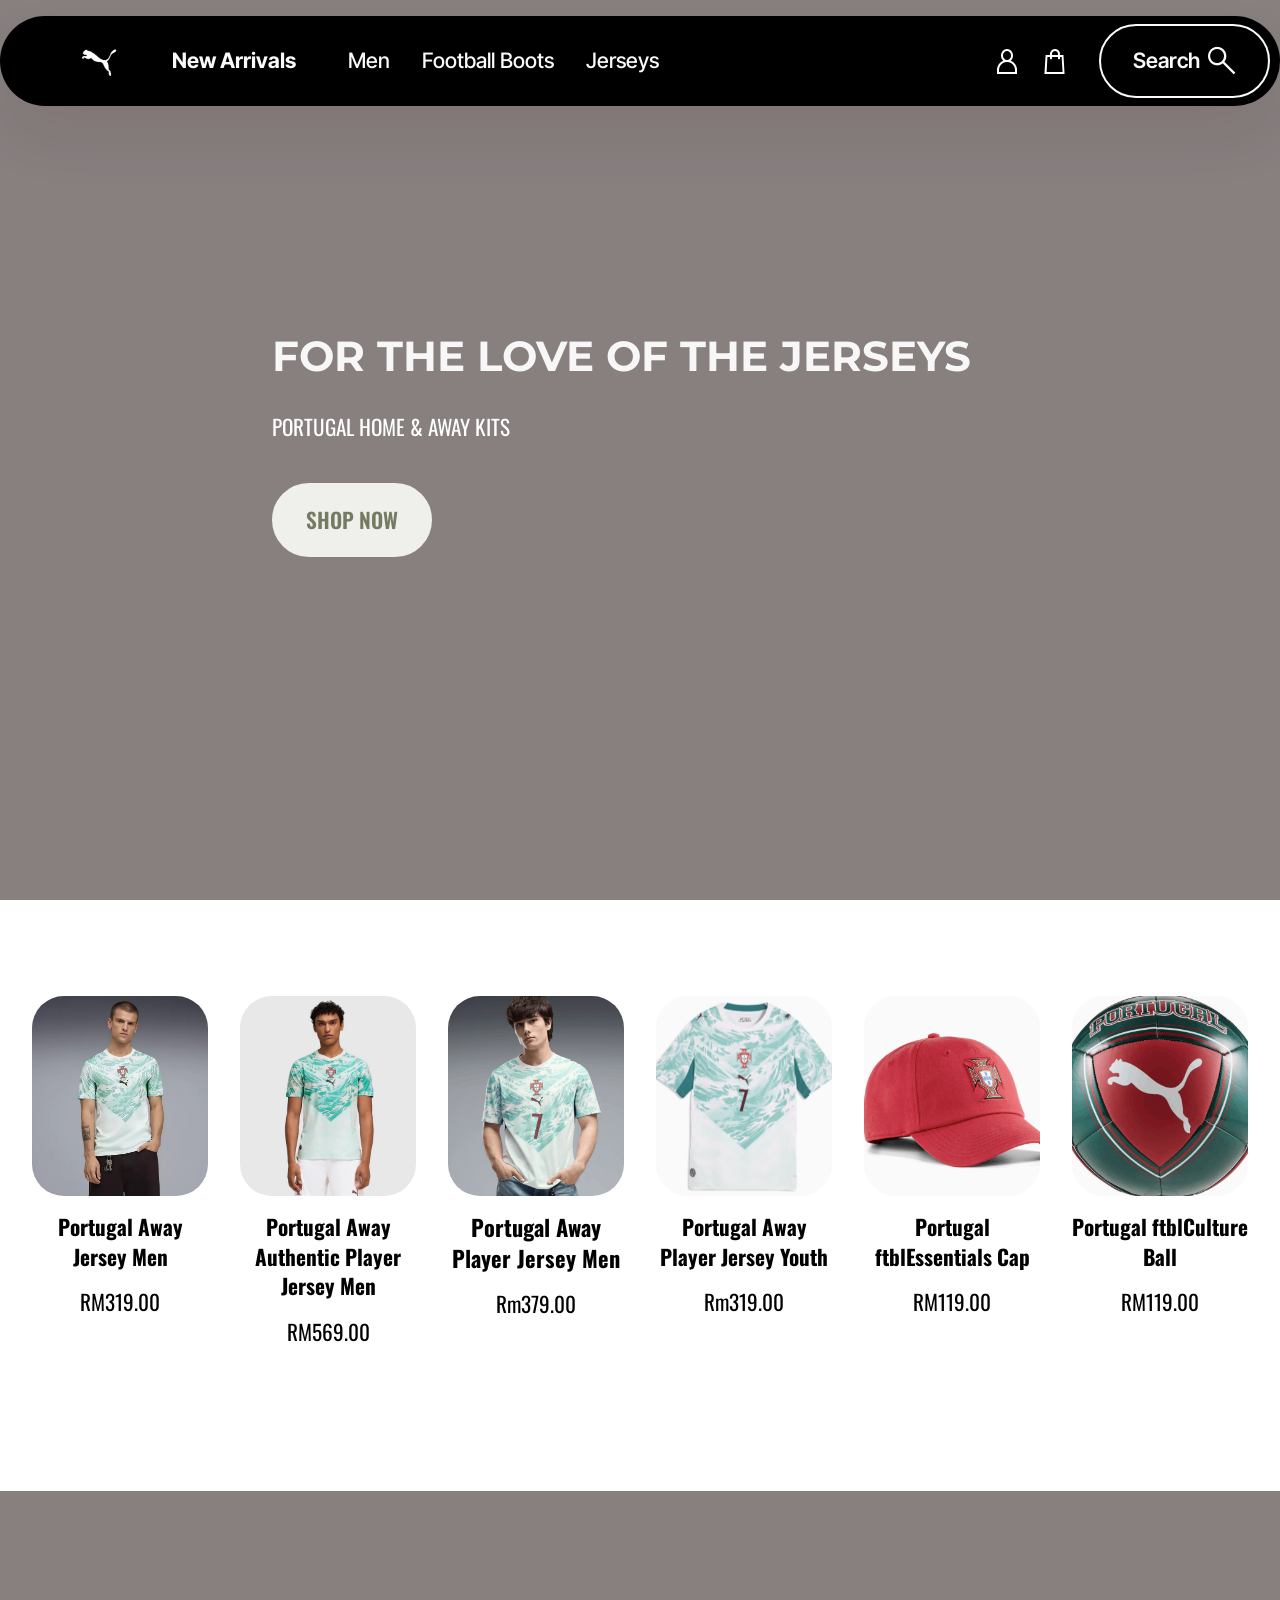
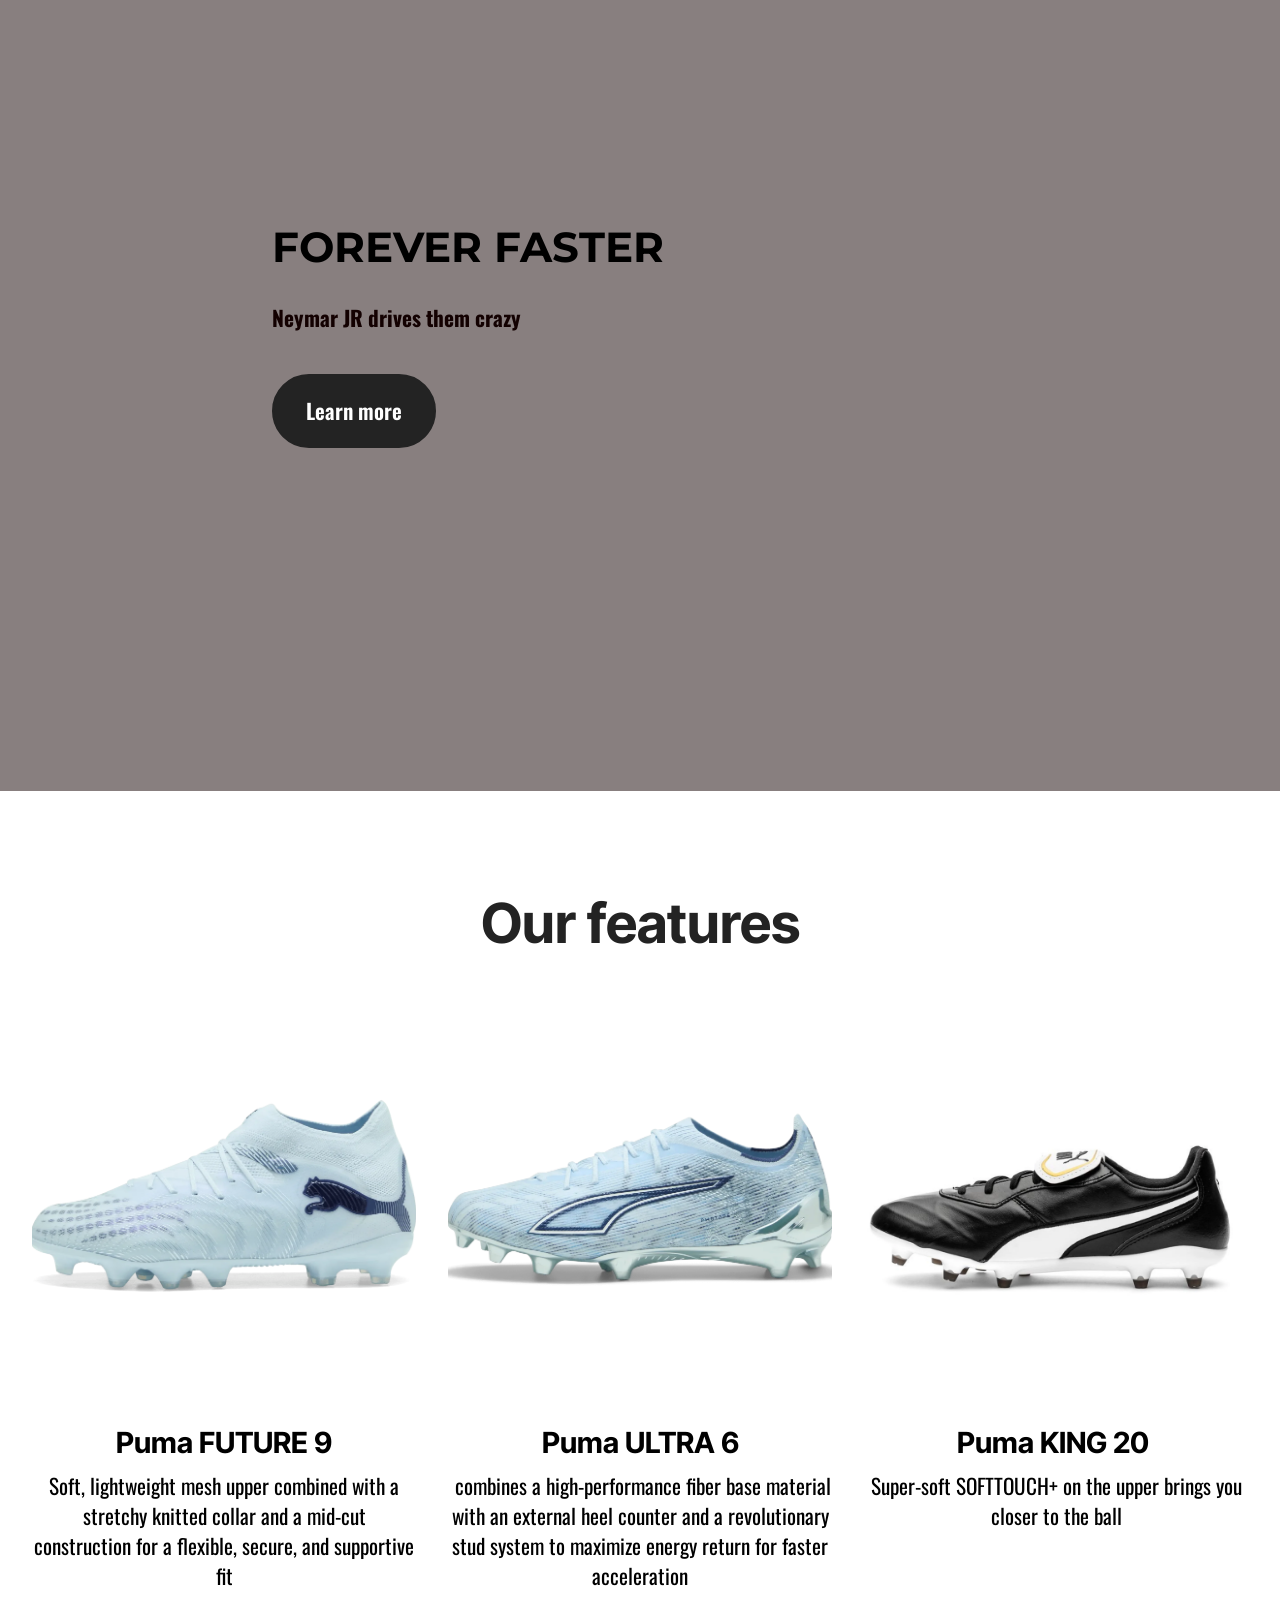
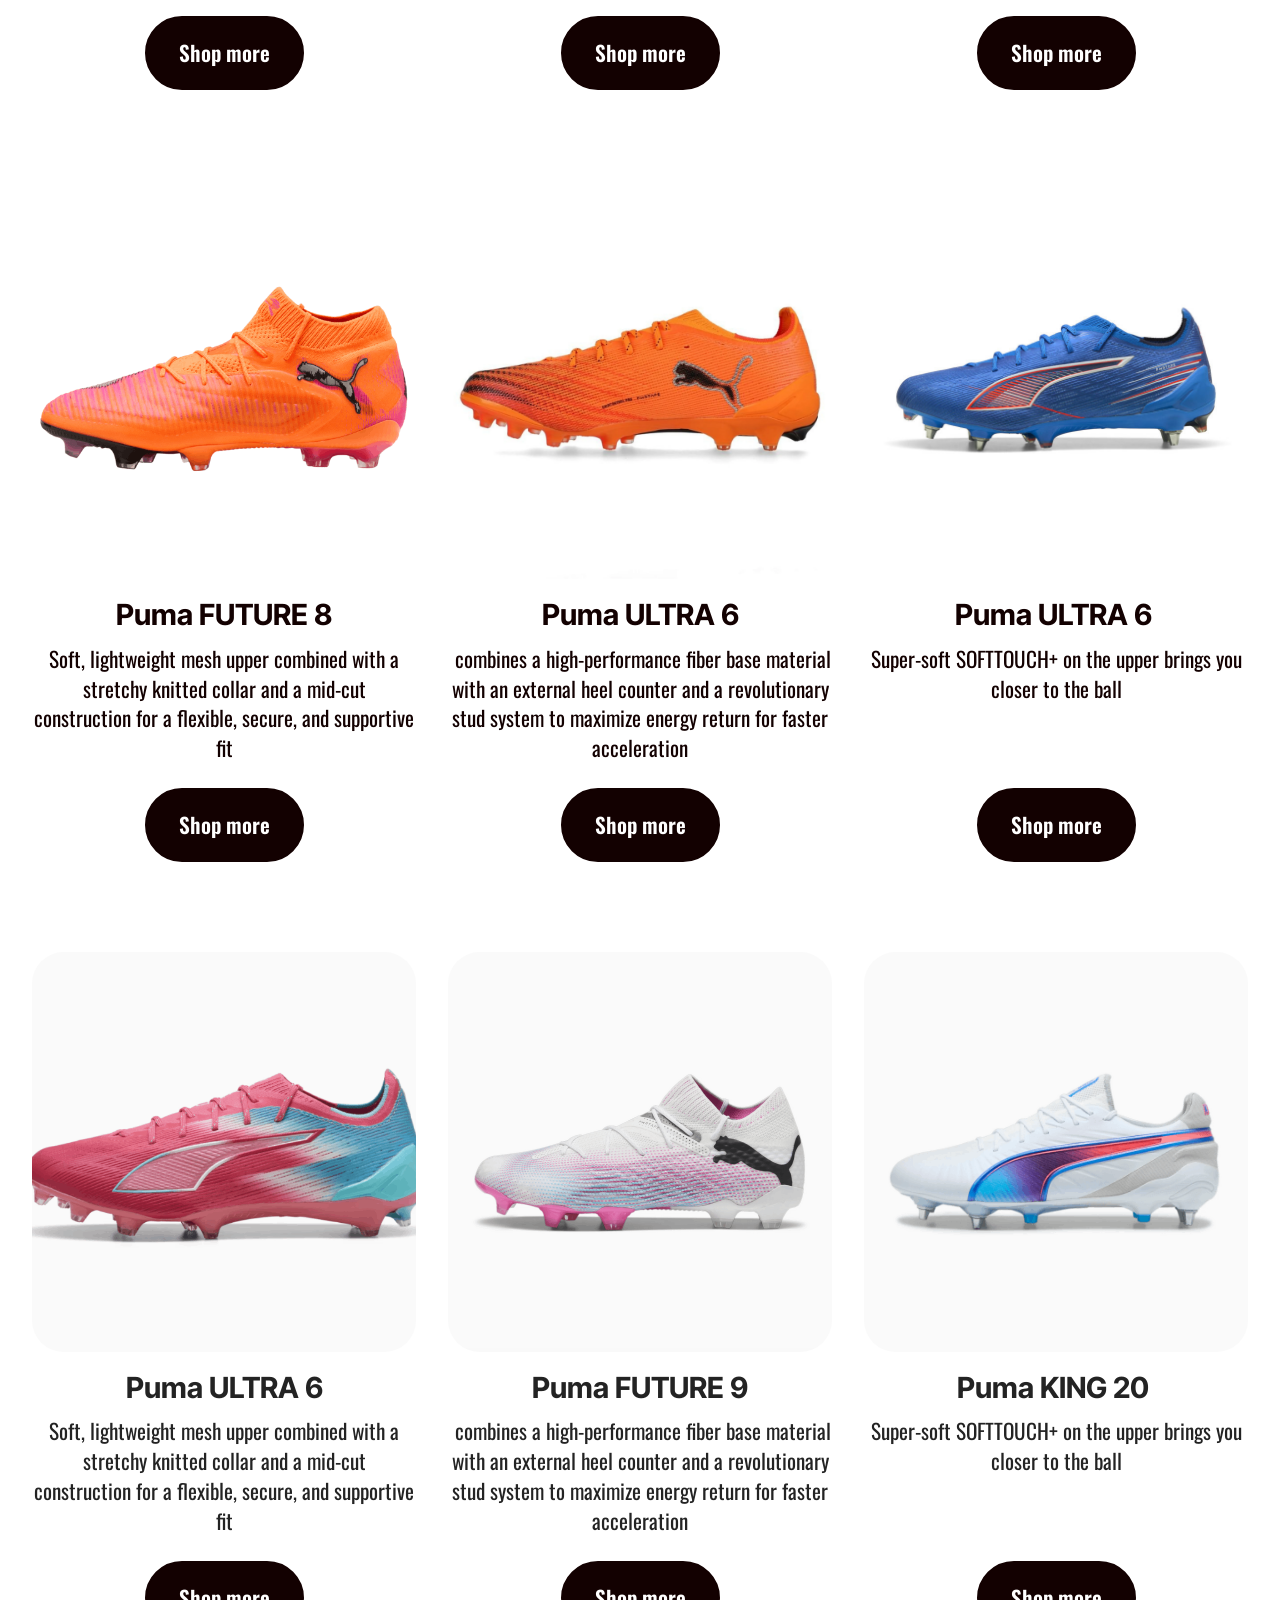
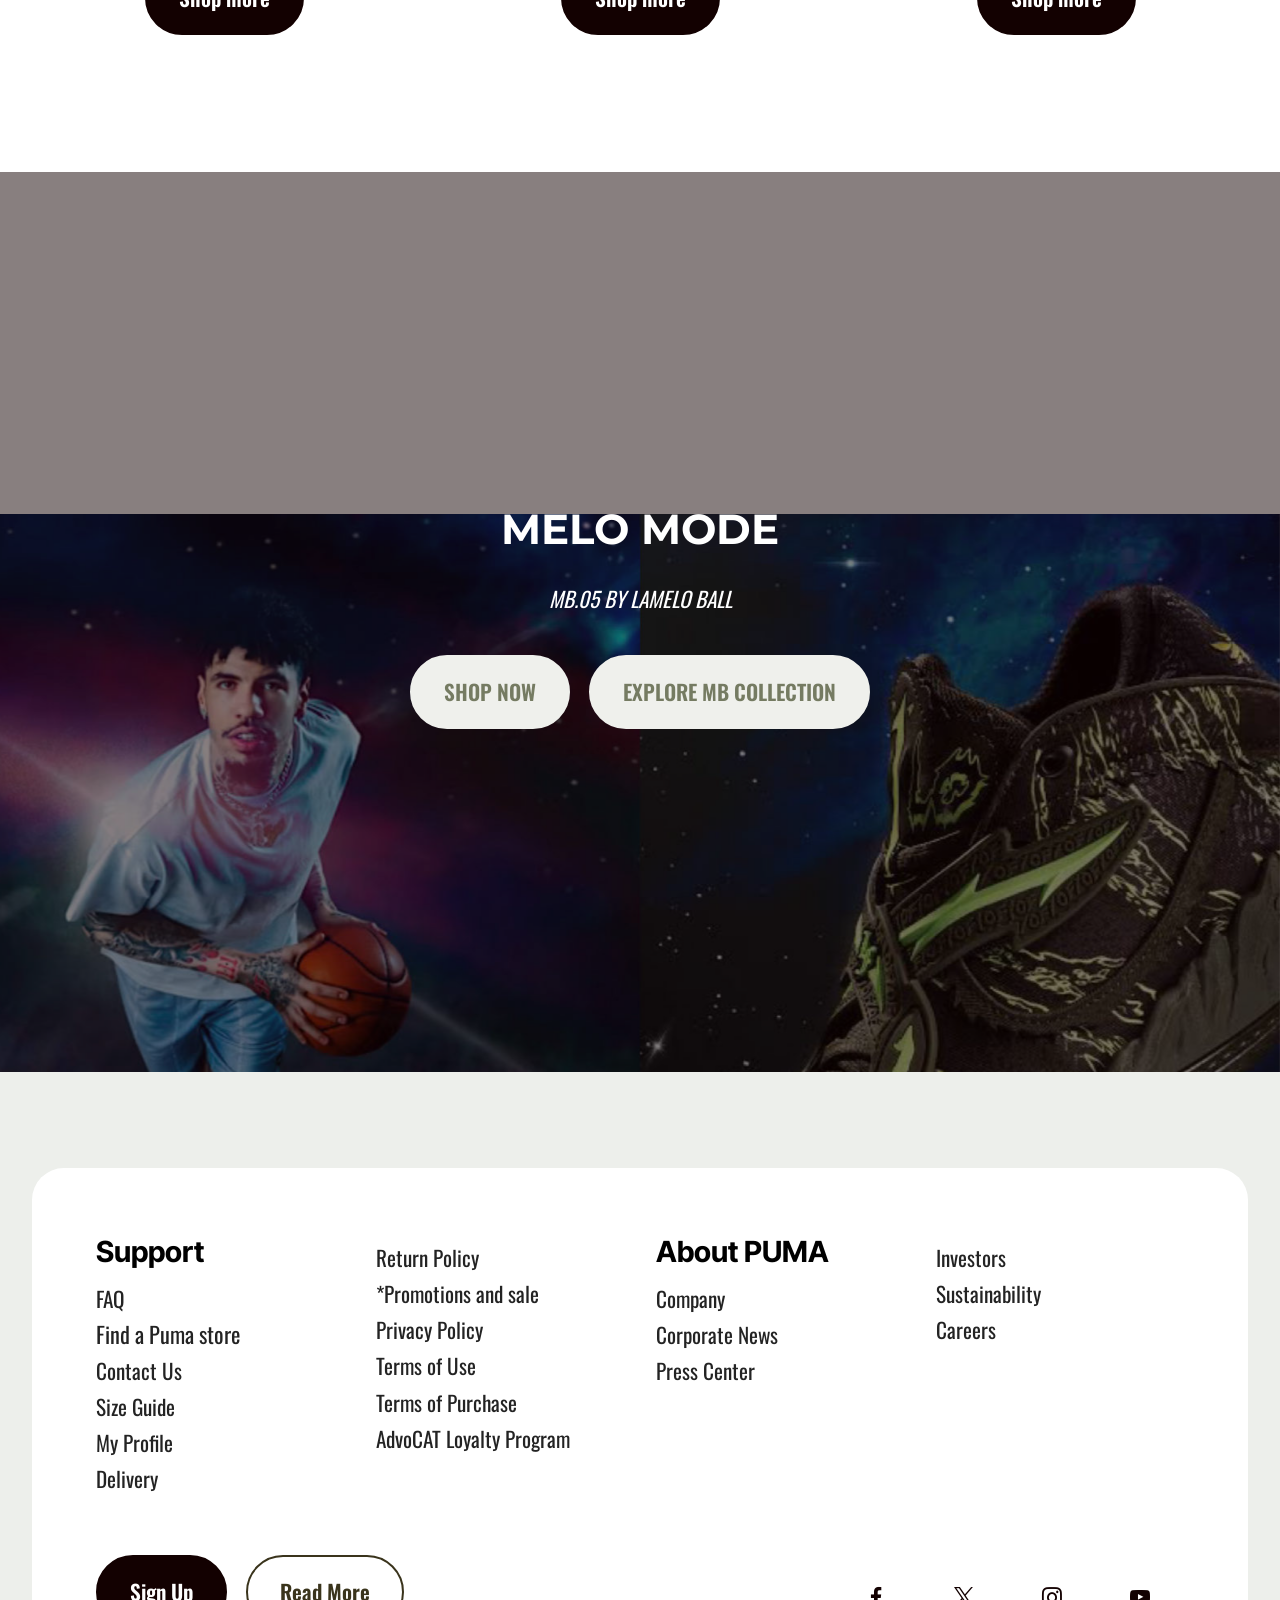
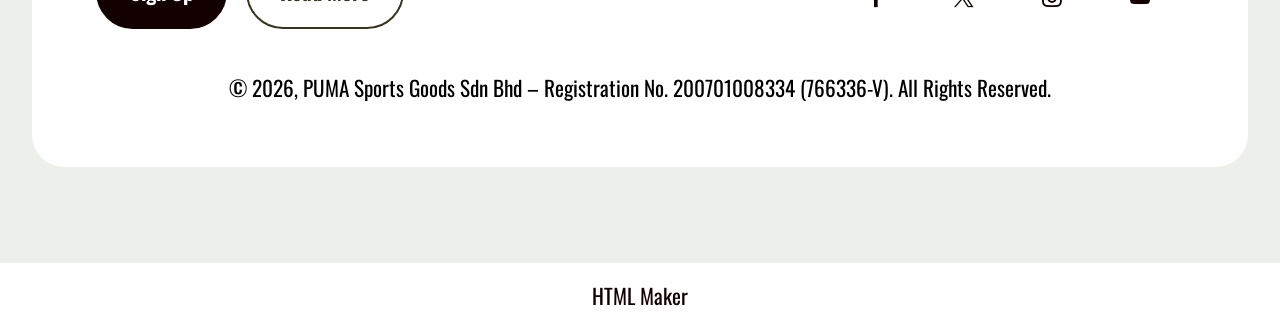
==== commit d98b738c: "create github pages" ====
--- a/Index.html
+++ b/Index.html
@@ -23,7 +23,7 @@
   <noscript><link rel="stylesheet" href="https://fonts.googleapis.com/css?family=Inter+Tight:100,200,300,400,500,600,700,800,900,100i,200i,300i,400i,500i,600i,700i,800i,900i&display=swap"></noscript>
   <link rel="preload" href="https://fonts.googleapis.com/css?family=Oswald:200,300,400,500,600,700&display=swap" as="style" onload="this.onload=null;this.rel='stylesheet'">
   <noscript><link rel="stylesheet" href="https://fonts.googleapis.com/css?family=Oswald:200,300,400,500,600,700&display=swap"></noscript>
-  <link rel="preload" as="style" href="assets/mobirise/css/mbr-additional.css?v=HByzKz"><link rel="stylesheet" href="assets/mobirise/css/mbr-additional.css?v=HByzKz" type="text/css">
+  <link rel="preload" as="style" href="assets/mobirise/css/mbr-additional.css?v=4CaAuw"><link rel="stylesheet" href="assets/mobirise/css/mbr-additional.css?v=4CaAuw" type="text/css">
 
   
   
@@ -204,7 +204,7 @@
 				
 				<p class="mbr-fonts-style mbr-text mbr-white mb-4 display-7"><strong>
 					Neymar JR drives them crazy</strong></p>
-				<div class="mbr-section-btn"><a class="btn btn-black display-7" href="https://mobiri.se">
+				<div class="mbr-section-btn"><a class="btn btn-black display-7" href="https://my.puma.com/my/en/men/shoes/football-boots">
 						Learn more
 					</a></div>
 			</div>
@@ -238,7 +238,7 @@
 						<p class="mbr-text mbr-fonts-style mb-3 display-7">
 						    Soft, lightweight mesh upper combined with a stretchy knitted collar and a mid-cut construction for a flexible, secure, and supportive fit
 						</p>
-						<div class="mbr-section-btn item-footer"><a href="" class="btn item-btn btn-primary display-7">Shop more<br></a></div>
+						<div class="mbr-section-btn item-footer"><a href="https://my.puma.com/my/en/pd/future-9-match-fg%2Fag-football-boots-unisex/108713.html?dwvar_108713_color=03" class="btn item-btn btn-primary display-7">Shop more<br></a></div>
 					</div>
 				</div>
 			</div>
@@ -252,7 +252,7 @@
 							<strong>Puma ULTRA 6</strong></h5>
 						<p class="mbr-text mbr-fonts-style mb-3 display-7">&nbsp;combines a high-performance fiber base material with an external heel counter and a revolutionary stud system to maximize energy return for faster acceleration<br>
 						</p>
-						<div class="mbr-section-btn item-footer"><a href="" class="btn item-btn btn-primary display-7">Shop more</a></div>
+						<div class="mbr-section-btn item-footer"><a href="https://my.puma.com/my/en/pd/ultra-6-match-fg%2Fag-football-boots-unisex/108687.html?dwvar_108687_color=03" class="btn item-btn btn-primary display-7">Shop more</a></div>
 					</div>
 				</div>
 			</div>
@@ -267,7 +267,7 @@
 						<p class="mbr-text mbr-fonts-style mb-3 display-7">
 						Super-soft SOFTTOUCH+ on the upper brings you closer to the ball<br><br><br>
 						</p>
-						<div class="mbr-section-btn item-footer"><a href="" class="btn item-btn btn-primary display-7">Shop more</a></div>
+						<div class="mbr-section-btn item-footer"><a href="https://my.puma.com/my/en/pd/king-20-match-fg%2Fag-football-boots-unisex/108465.html?dwvar_108465_color=02" class="btn item-btn btn-primary display-7">Shop more</a></div>
 					</div>
 				</div>
 			</div>
@@ -296,7 +296,7 @@
 						<p class="mbr-text mbr-fonts-style mb-3 display-7">
 						    Soft, lightweight mesh upper combined with a stretchy knitted collar and a mid-cut construction for a flexible, secure, and supportive fit
 						</p>
-						<div class="mbr-section-btn item-footer"><a href="" class="btn item-btn btn-primary display-7">Shop more<br></a></div>
+						<div class="mbr-section-btn item-footer"><a href="https://my.puma.com/my/en/pd/future-8-ultimate-fg-football-boots-unisex/108581.html?dwvar_108581_color=03" class="btn item-btn btn-primary display-7">Shop more<br></a></div>
 					</div>
 				</div>
 			</div>
@@ -310,7 +310,7 @@
 							<strong>Puma ULTRA 6</strong></h5>
 						<p class="mbr-text mbr-fonts-style mb-3 display-7">&nbsp;combines a high-performance fiber base material with an external heel counter and a revolutionary stud system to maximize energy return for faster acceleration<br>
 						</p>
-						<div class="mbr-section-btn item-footer"><a href="" class="btn item-btn btn-primary display-7">Shop more</a></div>
+						<div class="mbr-section-btn item-footer"><a href="https://my.puma.com/my/en/pd/ultra-6-match-fg%2Fag-football-boots-unisex/108514.html?dwvar_108514_color=03" class="btn item-btn btn-primary display-7">Shop more</a></div>
 					</div>
 				</div>
 			</div>
@@ -325,7 +325,7 @@
 						<p class="mbr-text mbr-fonts-style mb-3 display-7">
 						Super-soft SOFTTOUCH+ on the upper brings you closer to the ball<br><br><br>
 						</p>
-						<div class="mbr-section-btn item-footer"><a href="" class="btn item-btn btn-primary display-7">Shop more</a></div>
+						<div class="mbr-section-btn item-footer"><a href="https://my.puma.com/my/en/pd/ultra-6-match-fg%2Fag-football-boots-unisex/108514.html?dwvar_108514_color=01" class="btn item-btn btn-primary display-7">Shop more</a></div>
 					</div>
 				</div>
 			</div>
@@ -401,7 +401,7 @@
 				<h1 class="mbr-section-title mbr-fonts-style mbr-white mb-4 display-1"><strong>MELO MODE</strong></h1>
 				
 				<p class="mbr-fonts-style mbr-text mbr-white mb-4 display-7"><em>MB.05 BY LAMELO BALL</em><br></p>
-				<div class="mbr-section-btn"><a class="btn btn-white display-7" href="https://mobiri.se">SHOP NOW</a> <a class="btn btn-white display-7" href="https://mobiri.se">EXPLORE MB COLLECTION</a></div>
+				<div class="mbr-section-btn"><a class="btn btn-white display-7" href="https://my.puma.com/my/en/pd/mb.05-camo-basketball-shoes-unisex/312795.html">SHOP NOW</a> <a class="btn btn-white display-7" href="https://my.puma.com/my/en/sport/basketball/mb">EXPLORE MB COLLECTION</a></div>
 			</div>
 		</div>
 	</div>
@@ -489,30 +489,7 @@
 			</div>
 		</div>
 	</div>
-</section>
-
-<section data-bs-version="5.1" class="video04 cid-vg54DpRcr5" id="video04-13">
-    
-    
-    <div class="container">
-        <div class="mbr-section-head mb-5">
-            <h4 class="mbr-section-title mbr-fonts-style mb-0 mt-0 display-2">
-                <strong>View in Action</strong>
-            </h4>
-            <h5 class="mbr-section-subtitle mbr-fonts-style mt-4 display-7">
-                Click on the video in this block to set the link to
-                your own video.</h5>
-        </div>
-        <div class="row justify-content-center">
-            <div class="col-12 col-md-12 video-block">
-                <div class="video-wrapper"><iframe class="mbr-embedded-video" src="https://www.youtube.com/embed/-BSQlJxCDcI?rel=0&amp;amp;mute=1&amp;showinfo=0&amp;autoplay=1&amp;loop=1&amp;playlist=-BSQlJxCDcI" width="1280" height="720" frameborder="0" allowfullscreen></iframe></div>
-                <p class="mbr-text mt-3 mbr-fonts-style display-4">
-                    Video Description
-                </p>
-            </div>
-        </div>
-    </div>
-</section><section class="display-7" style="padding: 0;align-items: center;justify-content: center;flex-wrap: wrap;    align-content: center;display: flex;position: relative;height: 4rem;"><a href="https://mobiri.se/4654927" style="flex: 1 1;height: 4rem;position: absolute;width: 100%;z-index: 1;"><img alt="" style="height: 4rem;" src="[data-uri]"></a><p style="margin: 0;text-align: center;" class="display-7">&#8204;</p><a style="z-index:1" href="https://mobirise.com/builder/ai-website-maker.html">Free AI Website Maker</a></section><script src="assets/bootstrap/js/bootstrap.bundle.min.js"></script>  <script src="assets/parallax/jarallax.js"></script>  <script src="assets/smoothscroll/smooth-scroll.js"></script>  <script src="assets/ytplayer/index.js"></script>  <script src="assets/dropdown/js/navbar-dropdown.js"></script>  <script src="assets/vimeoplayer/player.js"></script>  <script src="assets/theme/js/script.js"></script>  
+</section><section class="display-7" style="padding: 0;align-items: center;justify-content: center;flex-wrap: wrap;    align-content: center;display: flex;position: relative;height: 4rem;"><a href="https://mobiri.se/4654927" style="flex: 1 1;height: 4rem;position: absolute;width: 100%;z-index: 1;"><img alt="" style="height: 4rem;" src="[data-uri]"></a><p style="margin: 0;text-align: center;" class="display-7">&#8204;</p><a style="z-index:1" href="https://mobirise.com/html-builder.html">HTML Maker</a></section><script src="assets/bootstrap/js/bootstrap.bundle.min.js"></script>  <script src="assets/parallax/jarallax.js"></script>  <script src="assets/smoothscroll/smooth-scroll.js"></script>  <script src="assets/ytplayer/index.js"></script>  <script src="assets/dropdown/js/navbar-dropdown.js"></script>  <script src="assets/vimeoplayer/player.js"></script>  <script src="assets/theme/js/script.js"></script>  
   
   
 </body>
--- a/assets/mobirise/css/mbr-additional.css
+++ b/assets/mobirise/css/mbr-additional.css
@@ -2012,12 +2012,12 @@
   }
 }
 .cid-vfZ0xYNkkB .mbr-section-title {
-  text-align: center;
+  text-align: justify;
   color: #f7f7f7;
 }
 .cid-vfZ0xYNkkB .mbr-text,
 .cid-vfZ0xYNkkB .mbr-section-btn {
-  text-align: center;
+  text-align: justify;
 }
 .cid-vfZcfCrABE {
   padding-top: 6rem;
@@ -2470,16 +2470,3 @@
 .cid-vfZoRiQBTN .copyright {
   color: #000000;
 }
-.cid-vg54DpRcr5 {
-  padding-top: 6rem;
-  padding-bottom: 6rem;
-  background-color: #ffffff;
-}
-.cid-vg54DpRcr5 .video-wrapper iframe {
-  width: 100%;
-}
-.cid-vg54DpRcr5 .mbr-section-title,
-.cid-vg54DpRcr5 .mbr-section-subtitle,
-.cid-vg54DpRcr5 .mbr-text {
-  text-align: center;
-}
--- a/assets/mobirise/css/mbr-additional.css
+++ b/assets/mobirise/css/mbr-additional.css
@@ -2012,12 +2012,12 @@
   }
 }
 .cid-vfZ0xYNkkB .mbr-section-title {
-  text-align: center;
+  text-align: justify;
   color: #f7f7f7;
 }
 .cid-vfZ0xYNkkB .mbr-text,
 .cid-vfZ0xYNkkB .mbr-section-btn {
-  text-align: center;
+  text-align: justify;
 }
 .cid-vfZcfCrABE {
   padding-top: 6rem;
@@ -2470,16 +2470,3 @@
 .cid-vfZoRiQBTN .copyright {
   color: #000000;
 }
-.cid-vg54DpRcr5 {
-  padding-top: 6rem;
-  padding-bottom: 6rem;
-  background-color: #ffffff;
-}
-.cid-vg54DpRcr5 .video-wrapper iframe {
-  width: 100%;
-}
-.cid-vg54DpRcr5 .mbr-section-title,
-.cid-vg54DpRcr5 .mbr-section-subtitle,
-.cid-vg54DpRcr5 .mbr-text {
-  text-align: center;
-}
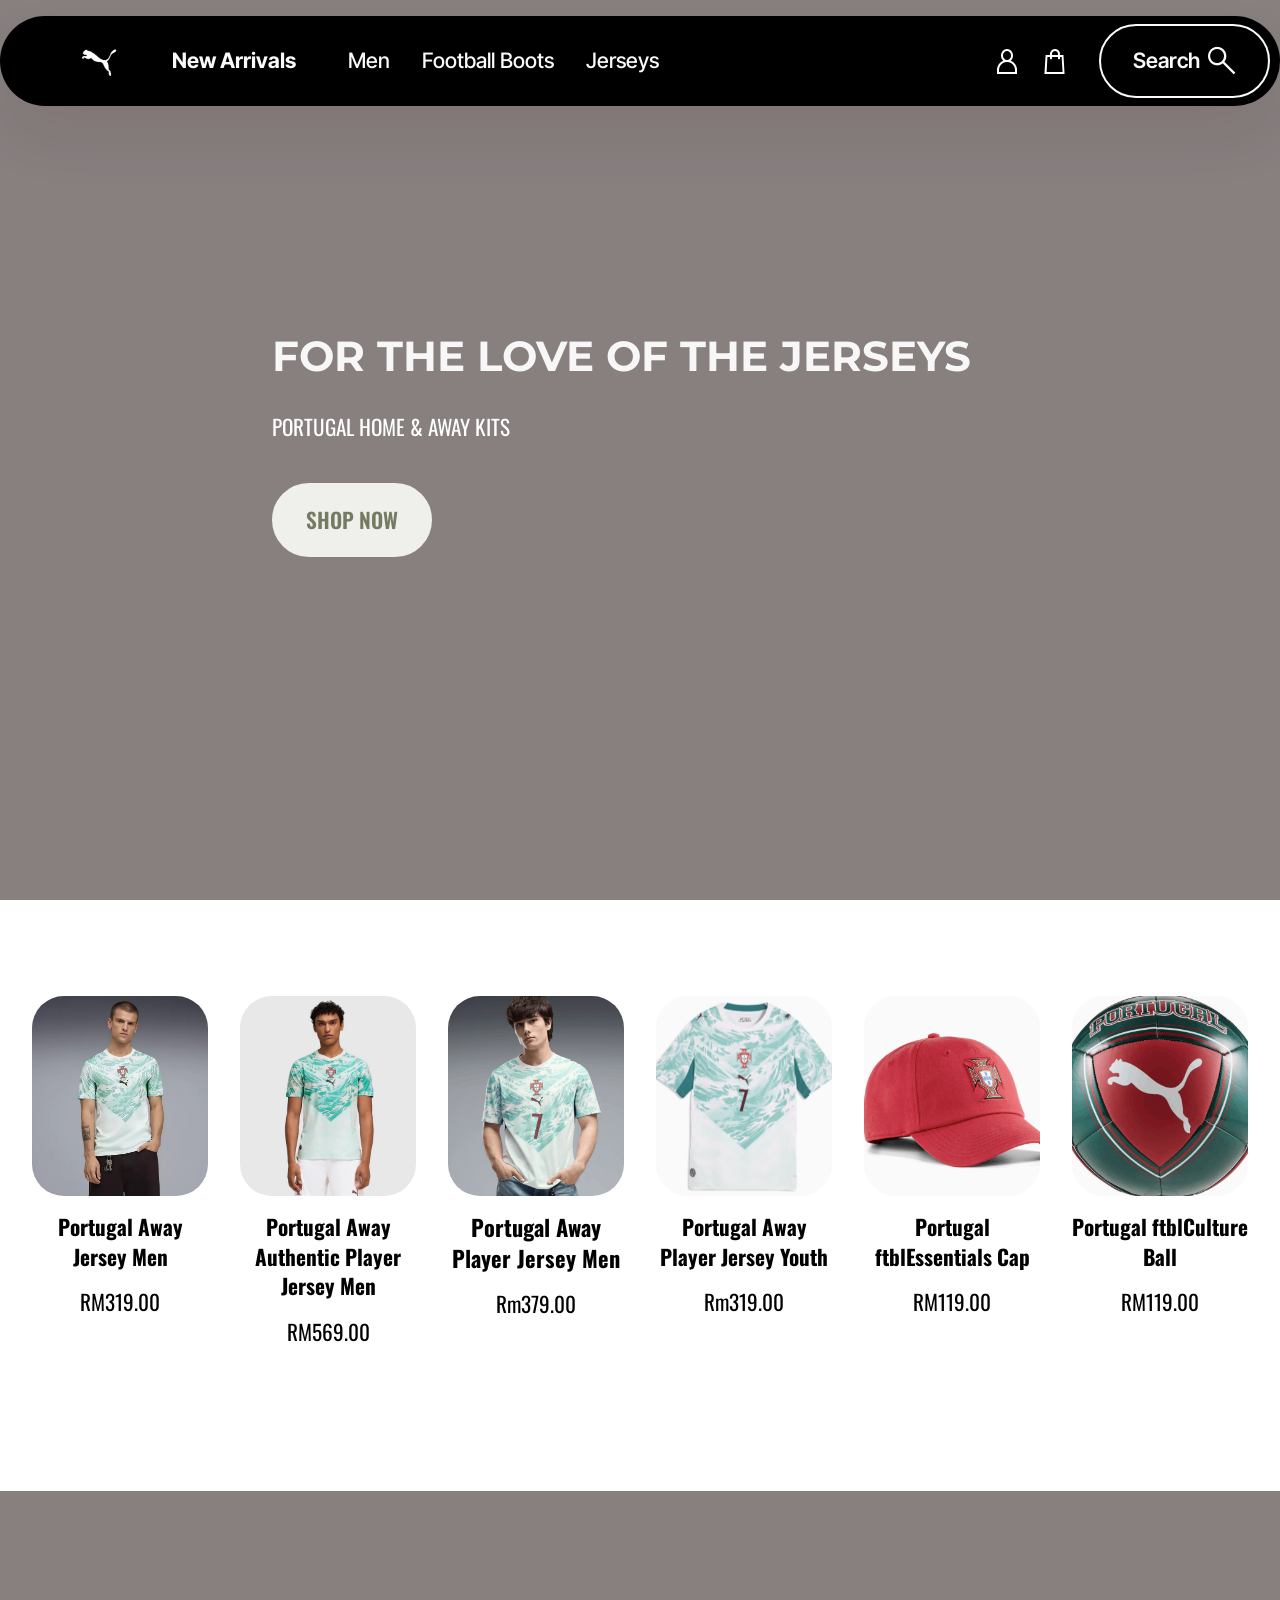
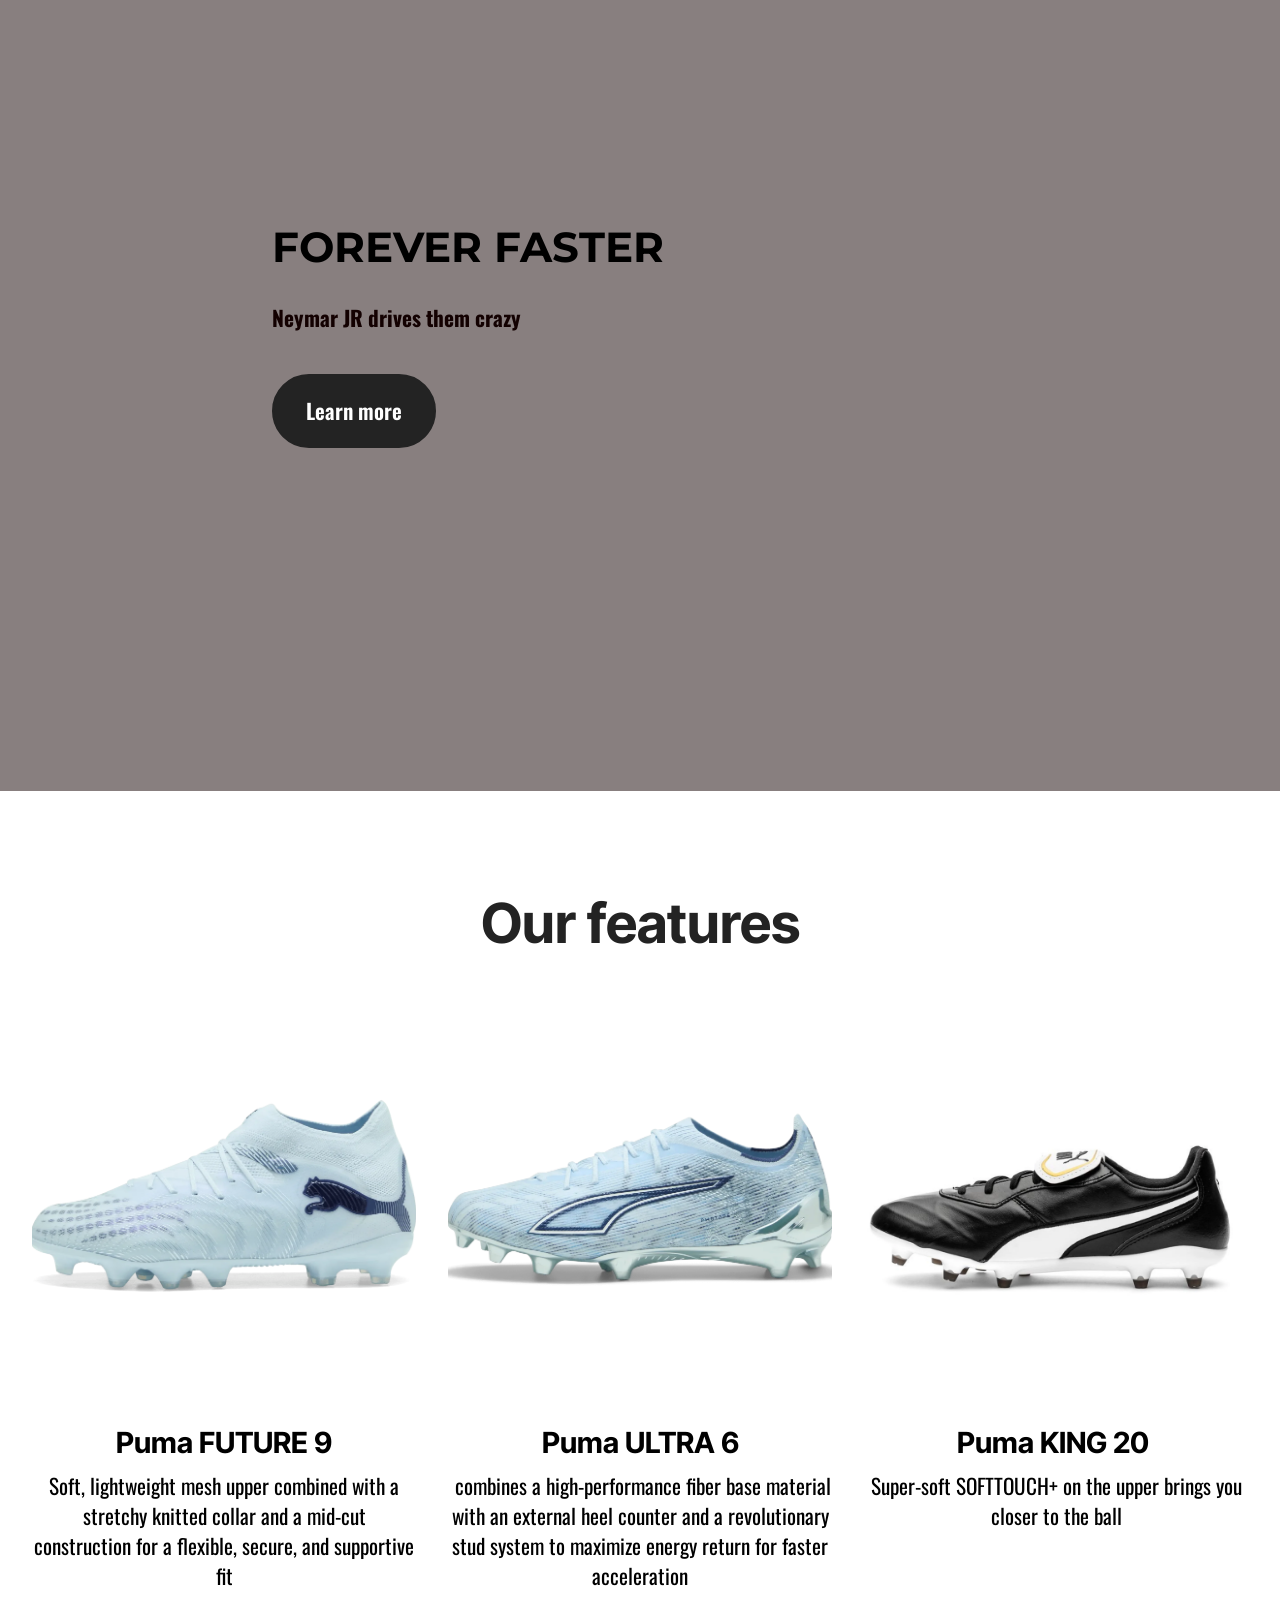
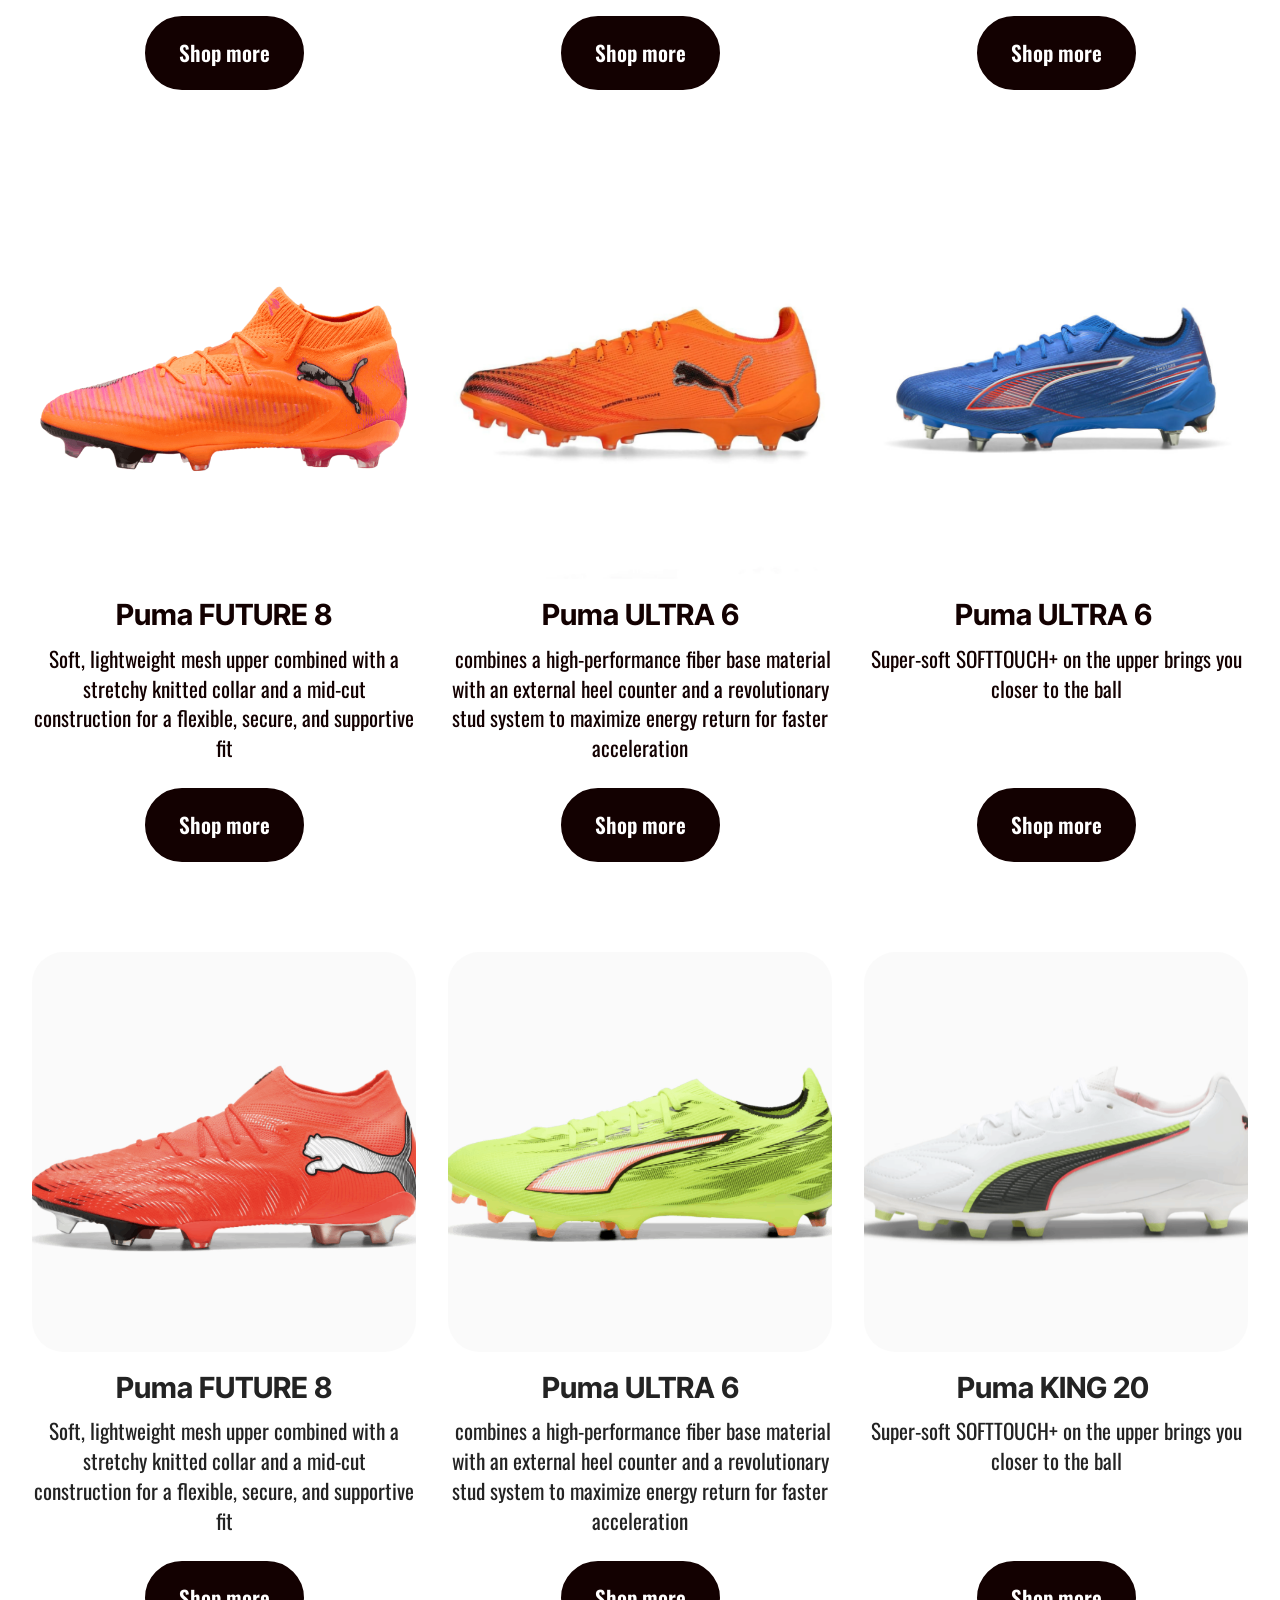
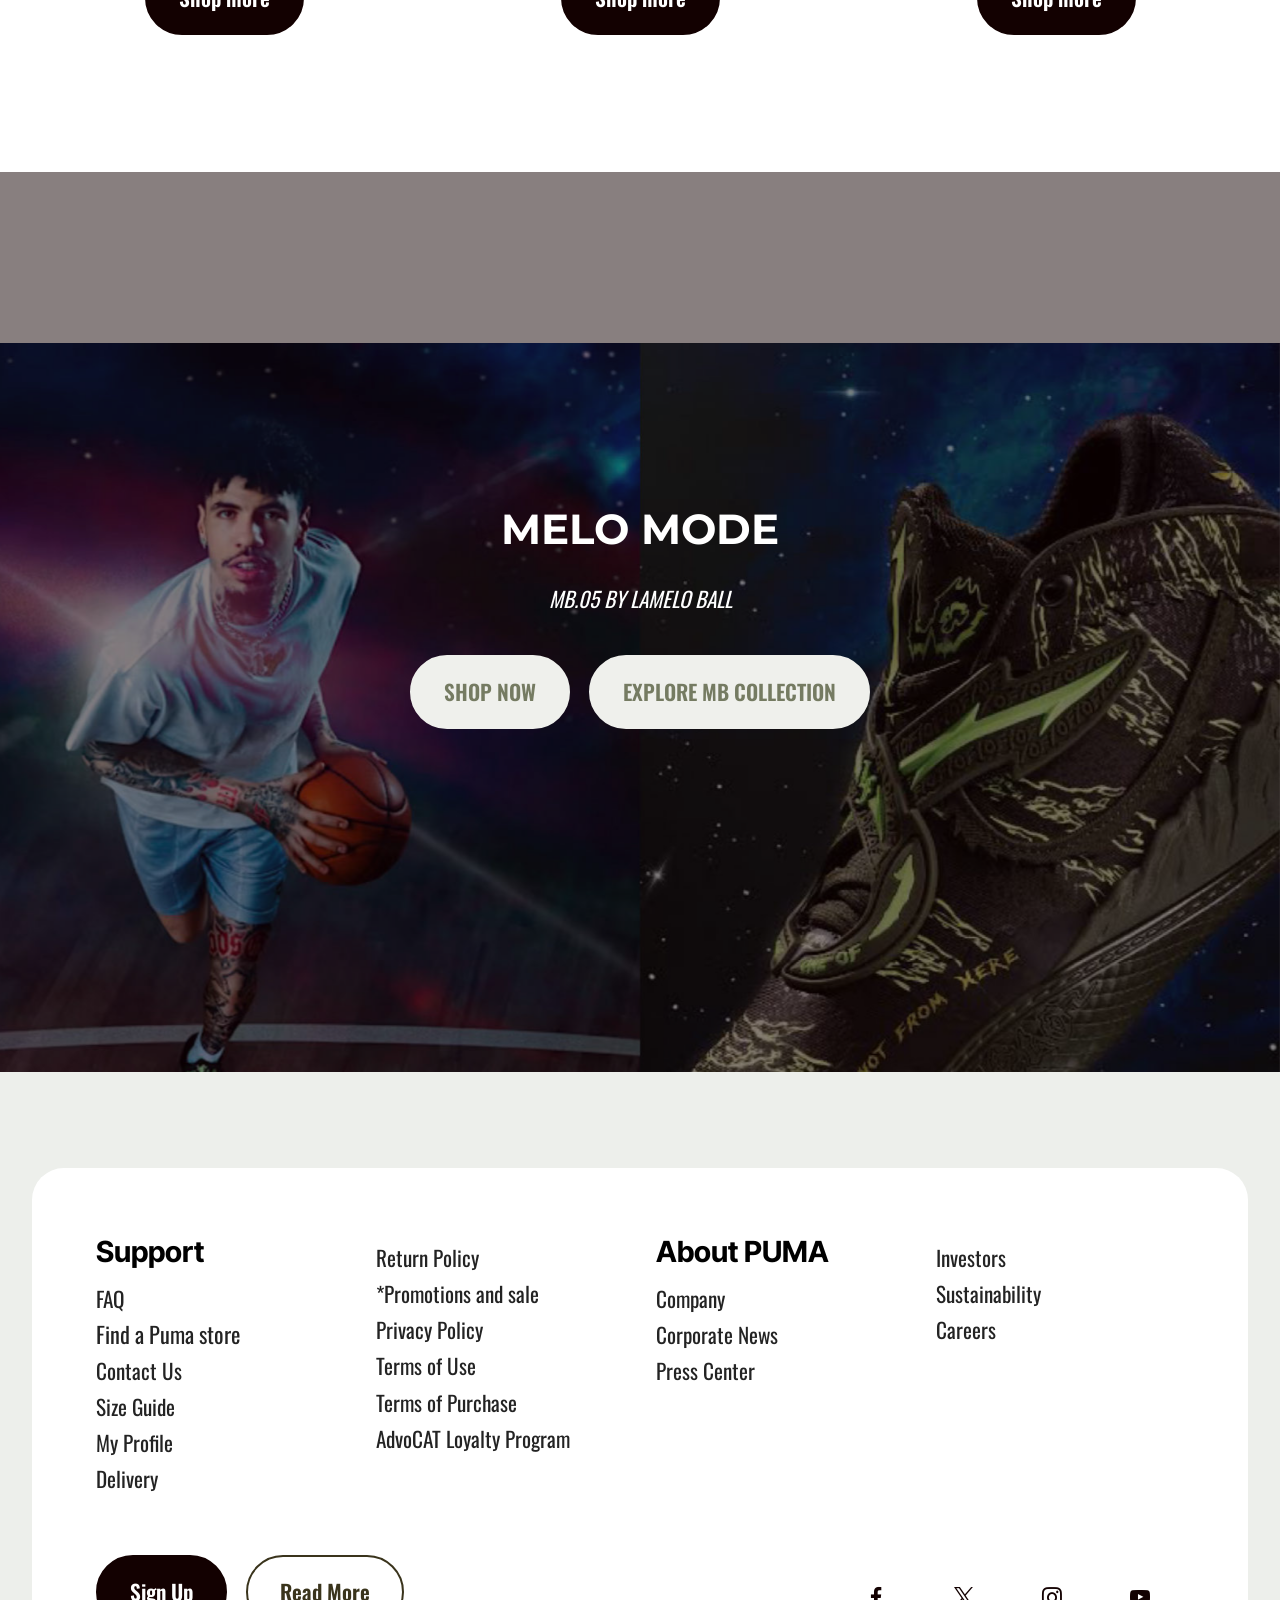
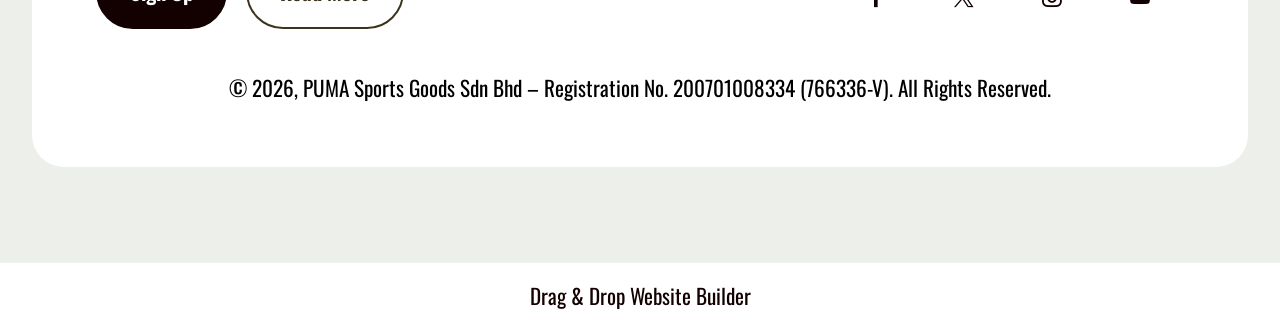
==== commit 43f0eab9: "create github pages" ====
--- a/Index.html
+++ b/Index.html
@@ -23,7 +23,7 @@
   <noscript><link rel="stylesheet" href="https://fonts.googleapis.com/css?family=Inter+Tight:100,200,300,400,500,600,700,800,900,100i,200i,300i,400i,500i,600i,700i,800i,900i&display=swap"></noscript>
   <link rel="preload" href="https://fonts.googleapis.com/css?family=Oswald:200,300,400,500,600,700&display=swap" as="style" onload="this.onload=null;this.rel='stylesheet'">
   <noscript><link rel="stylesheet" href="https://fonts.googleapis.com/css?family=Oswald:200,300,400,500,600,700&display=swap"></noscript>
-  <link rel="preload" as="style" href="assets/mobirise/css/mbr-additional.css?v=4CaAuw"><link rel="stylesheet" href="assets/mobirise/css/mbr-additional.css?v=4CaAuw" type="text/css">
+  <link rel="preload" as="style" href="assets/mobirise/css/mbr-additional.css?v=wyoHMx"><link rel="stylesheet" href="assets/mobirise/css/mbr-additional.css?v=wyoHMx" type="text/css">
 
   
   
@@ -107,7 +107,7 @@
     <div class="item features-image col-6 col-md-4 col-lg-2">
       <div class="item-wrapper">
         <div class="item-img">
-          <img src="assets/images/puma1.webp" alt="Mobirise Website Builder" title="" data-slide-to="0" data-bs-slide-to="0">
+          <a href="https://my.puma.com/my/en/pd/portugal-away-jersey-men/783288.html?dwvar_783288_color=02&dwvar_783288_size=0110"><img src="assets/images/puma1.webp" alt="Mobirise Website Builder" title="" data-slide-to="0" data-bs-slide-to="0"></a>
         </div>
         <div class="item-content align-left mt-3">
           <h5 class="item-title mbr-fonts-style mb-3 display-7"><strong>Portugal Away Jersey Men</strong></h5>
@@ -120,7 +120,7 @@
     <div class="item features-image col-6 col-md-4 col-lg-2">
       <div class="item-wrapper">
         <div class="item-img">
-          <img src="assets/images/puma2.webp" alt="Mobirise Website Builder" title="" data-slide-to="1" data-bs-slide-to="1">
+          <a href="https://my.puma.com/my/en/pd/portugal-away-authentic-player-jersey-men/788145.html?dwvar_788145_color=77&dwvar_788145_size=0110"><img src="assets/images/puma2.webp" alt="Mobirise Website Builder" title="" data-slide-to="1" data-bs-slide-to="1"></a>
         </div>
         <div class="item-content align-left mt-3">
           <h5 class="item-title mbr-fonts-style mb-3 display-7"><strong>Portugal Away Authentic Player Jersey Men</strong></h5>
@@ -134,7 +134,7 @@
     <div class="item features-image col-6 col-md-4 col-lg-2">
       <div class="item-wrapper">
         <div class="item-img">
-          <img src="assets/images/screenshot202026-04-0620at201.45.28e280afpm-410x350.png" alt="Mobirise Website Builder" title="" data-slide-to="2" data-bs-slide-to="2">
+          <a href="https://my.puma.com/my/en/pd/portugal-away-player-jersey-men/788146.html?dwvar_788146_color=77&dwvar_788146_size=0110"><img src="assets/images/screenshot202026-04-0620at201.45.28e280afpm-410x350.png" alt="Mobirise Website Builder" title="" data-slide-to="2" data-bs-slide-to="2"></a>
         </div>
         <div class="item-content align-left mt-3">
           <h5 class="item-title mbr-fonts-style mb-3 display-7"><div><strong style="font-size: 1.4rem;">Portugal Away Player Jersey Men</strong><br></div></h5>
@@ -147,7 +147,7 @@
     </div><div class="item features-image col-6 col-md-4 col-lg-2">
       <div class="item-wrapper">
         <div class="item-img">
-          <img src="assets/images/screenshot202026-04-0620at201.47.16e280afpm-410x409.png" alt="Mobirise Website Builder" title="" data-slide-to="3" data-bs-slide-to="3">
+          <a href="https://my.puma.com/my/en/pd/portugal-away-player-jersey-youth/788149.html?dwvar_788149_color=77&dwvar_788149_size=0230"><img src="assets/images/screenshot202026-04-0620at201.47.16e280afpm-410x409.png" alt="Mobirise Website Builder" title="" data-slide-to="3" data-bs-slide-to="3"></a>
         </div>
         <div class="item-content align-left mt-3">
           <h5 class="item-title mbr-fonts-style mb-3 display-7"><div><strong>Portugal Away Player Jersey Youth</strong></div></h5>
@@ -161,7 +161,7 @@
     <div class="item features-image col-6 col-md-4 col-lg-2">
       <div class="item-wrapper">
         <div class="item-img">
-          <img src="assets/images/screenshot202026-04-0620at201.49.03e280afpm-410x412.png" alt="Mobirise Website Builder" title="" data-slide-to="4" data-bs-slide-to="4">
+          <a href="https://my.puma.com/my/en/pd/portugal-ftblessentials-cap/027088.html?dwvar_027088_color=01"><img src="assets/images/screenshot202026-04-0620at201.49.03e280afpm-410x412.png" alt="Mobirise Website Builder" title="" data-slide-to="4" data-bs-slide-to="4"></a>
         </div>
         <div class="item-content align-left mt-3">
           <h5 class="item-title mbr-fonts-style mb-3 display-7"><strong>Portugal ftblEssentials Cap</strong></h5>
@@ -175,7 +175,7 @@
     <div class="item features-image col-6 col-md-4 col-lg-2">
       <div class="item-wrapper">
         <div class="item-img">
-          <img src="assets/images/screenshot202026-04-0620at201.52.11e280afpm-410x408.png" alt="Mobirise Website Builder" title="" data-slide-to="5" data-bs-slide-to="5">
+          <a href="https://my.puma.com/my/en/pd/portugal-ftblculture-ball/084983.html?dwvar_084983_color=01"><img src="assets/images/screenshot202026-04-0620at201.52.11e280afpm-410x408.png" alt="Mobirise Website Builder" title="" data-slide-to="5" data-bs-slide-to="5"></a>
         </div>
         <div class="item-content align-left mt-3">
           <h5 class="item-title mbr-fonts-style mb-3 display-7"><strong>Portugal ftblCulture Ball</strong></h5>
@@ -346,36 +346,36 @@
 			<div class="item features-image col-12 col-md-6 col-lg-4 active">
 				<div class="item-wrapper">
 					<div class="item-img mb-3">
-						<img src="assets/images/screenshot202026-04-0620at202.44.51e280afpm-816x806.png" alt="Mobirise Website Builder" title="">
+						<img src="assets/images/screenshot202026-04-0720at201.51.42e280afpm-816x816.png" alt="Mobirise Website Builder" title="">
 					</div>
 					<div class="item-content align-left">
 						<h5 class="item-title mbr-fonts-style mt-0 mb-2 display-5">
+							<strong>Puma FUTURE 8</strong></h5>
+						<p class="mbr-text mbr-fonts-style mb-3 display-7">
+						    Soft, lightweight mesh upper combined with a stretchy knitted collar and a mid-cut construction for a flexible, secure, and supportive fit
+						</p>
+						<div class="mbr-section-btn item-footer"><a href="https://my.puma.com/my/en/pd/future-9-match-fg%2Fag-football-boots-unisex/108713.html?dwvar_108713_color=01" class="btn item-btn btn-primary display-7">Shop more<br></a></div>
+					</div>
+				</div>
+			</div>
+			<div class="item features-image col-12 col-md-6 col-lg-4">
+				<div class="item-wrapper">
+					<div class="item-img mb-3">
+						<img src="assets/images/screenshot202026-04-0720at201.53.27e280afpm-816x816.png" alt="Mobirise Website Builder" title="" data-slide-to="1" data-bs-slide-to="1">
+					</div>
+					<div class="item-content align-left">
+						<h5 class="item-title mbr-fonts-style mb-2 mt-0 display-5">
 							<strong>Puma ULTRA 6</strong></h5>
-						<p class="mbr-text mbr-fonts-style mb-3 display-7">
-						    Soft, lightweight mesh upper combined with a stretchy knitted collar and a mid-cut construction for a flexible, secure, and supportive fit
-						</p>
-						<div class="mbr-section-btn item-footer"><a href="" class="btn item-btn btn-primary display-7">Shop more<br></a></div>
-					</div>
-				</div>
-			</div>
-			<div class="item features-image col-12 col-md-6 col-lg-4">
-				<div class="item-wrapper">
-					<div class="item-img mb-3">
-						<img src="assets/images/000-816x800.png" alt="Mobirise Website Builder" title="" data-slide-to="1" data-bs-slide-to="1">
-					</div>
-					<div class="item-content align-left">
-						<h5 class="item-title mbr-fonts-style mb-2 mt-0 display-5">
-							<strong>Puma FUTURE 9</strong></h5>
 						<p class="mbr-text mbr-fonts-style mb-3 display-7">&nbsp;combines a high-performance fiber base material with an external heel counter and a revolutionary stud system to maximize energy return for faster acceleration<br>
 						</p>
-						<div class="mbr-section-btn item-footer"><a href="" class="btn item-btn btn-primary display-7">Shop more</a></div>
-					</div>
-				</div>
-			</div>
-			<div class="item features-image col-12 col-md-6 col-lg-4">
-				<div class="item-wrapper">
-					<div class="item-img mb-3">
-						<img src="assets/images/lo-450x450.png" alt="Mobirise Website Builder" title="" data-slide-to="2" data-bs-slide-to="2">
+						<div class="mbr-section-btn item-footer"><a href="https://my.puma.com/my/en/pd/ultra-6-match-fg%2Fag-football-boots-unisex/108687.html?dwvar_108687_color=01" class="btn item-btn btn-primary display-7">Shop more</a></div>
+					</div>
+				</div>
+			</div>
+			<div class="item features-image col-12 col-md-6 col-lg-4">
+				<div class="item-wrapper">
+					<div class="item-img mb-3">
+						<img src="assets/images/screenshot202026-04-0720at201.55.43e280afpm-816x813.png" alt="Mobirise Website Builder" title="" data-slide-to="2" data-bs-slide-to="2">
 					</div>
 					<div class="item-content align-left">
 						<h5 class="item-title mbr-fonts-style mb-2 mt-0 display-5">
@@ -383,7 +383,7 @@
 						<p class="mbr-text mbr-fonts-style mb-3 display-7">
 						Super-soft SOFTTOUCH+ on the upper brings you closer to the ball<br><br><br>
 						</p>
-						<div class="mbr-section-btn item-footer"><a href="" class="btn item-btn btn-primary display-7">Shop more</a></div>
+						<div class="mbr-section-btn item-footer"><a href="https://my.puma.com/my/en/pd/king-20-match-fg%2Fag-football-boots-unisex/108465.html?dwvar_108465_color=01" class="btn item-btn btn-primary display-7">Shop more</a></div>
 					</div>
 				</div>
 			</div>
@@ -489,7 +489,7 @@
 			</div>
 		</div>
 	</div>
-</section><section class="display-7" style="padding: 0;align-items: center;justify-content: center;flex-wrap: wrap;    align-content: center;display: flex;position: relative;height: 4rem;"><a href="https://mobiri.se/4654927" style="flex: 1 1;height: 4rem;position: absolute;width: 100%;z-index: 1;"><img alt="" style="height: 4rem;" src="[data-uri]"></a><p style="margin: 0;text-align: center;" class="display-7">&#8204;</p><a style="z-index:1" href="https://mobirise.com/html-builder.html">HTML Maker</a></section><script src="assets/bootstrap/js/bootstrap.bundle.min.js"></script>  <script src="assets/parallax/jarallax.js"></script>  <script src="assets/smoothscroll/smooth-scroll.js"></script>  <script src="assets/ytplayer/index.js"></script>  <script src="assets/dropdown/js/navbar-dropdown.js"></script>  <script src="assets/vimeoplayer/player.js"></script>  <script src="assets/theme/js/script.js"></script>  
+</section><section class="display-7" style="padding: 0;align-items: center;justify-content: center;flex-wrap: wrap;    align-content: center;display: flex;position: relative;height: 4rem;"><a href="https://mobiri.se/4654927" style="flex: 1 1;height: 4rem;position: absolute;width: 100%;z-index: 1;"><img alt="" style="height: 4rem;" src="[data-uri]"></a><p style="margin: 0;text-align: center;" class="display-7">&#8204;</p><a style="z-index:1" href="https://mobirise.com/drag-drop-website-builder.html">Drag & Drop Website Builder</a></section><script src="assets/bootstrap/js/bootstrap.bundle.min.js"></script>  <script src="assets/parallax/jarallax.js"></script>  <script src="assets/smoothscroll/smooth-scroll.js"></script>  <script src="assets/ytplayer/index.js"></script>  <script src="assets/dropdown/js/navbar-dropdown.js"></script>  <script src="assets/vimeoplayer/player.js"></script>  <script src="assets/theme/js/script.js"></script>  
   
   
 </body>
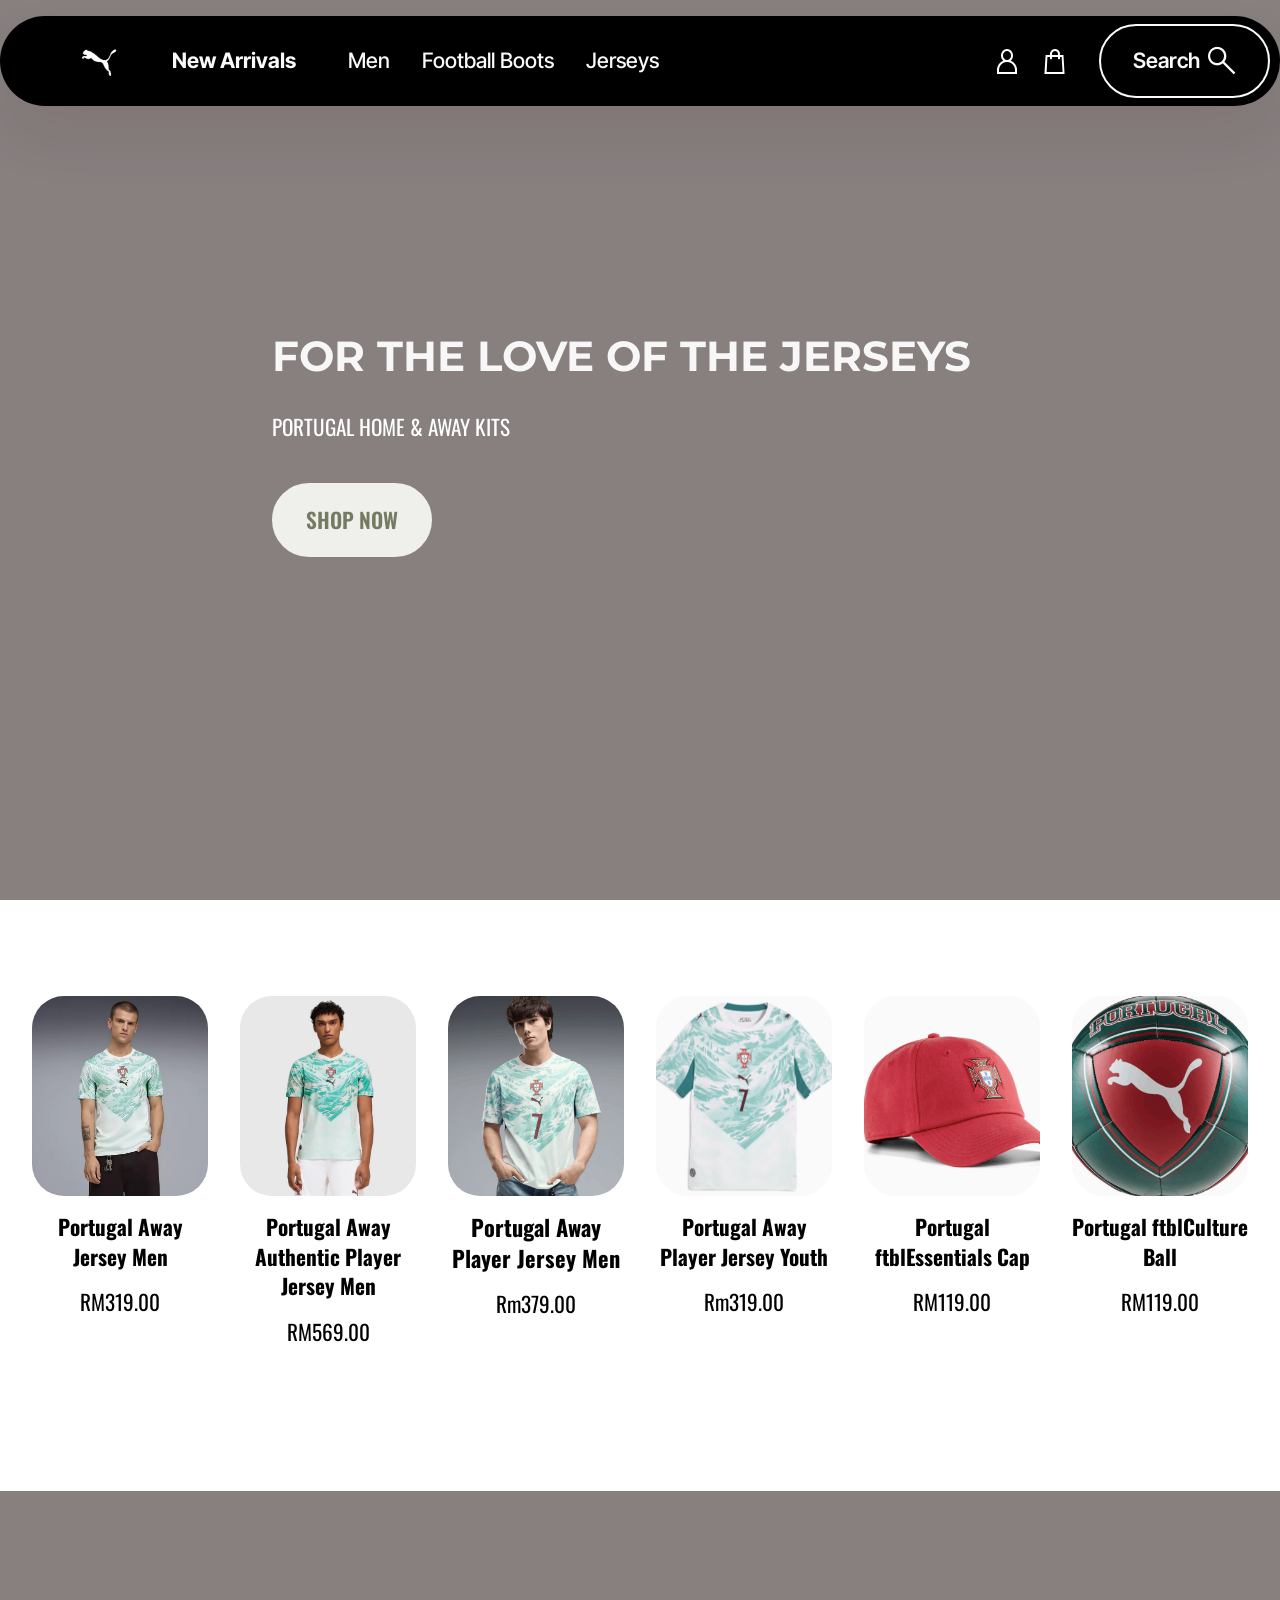
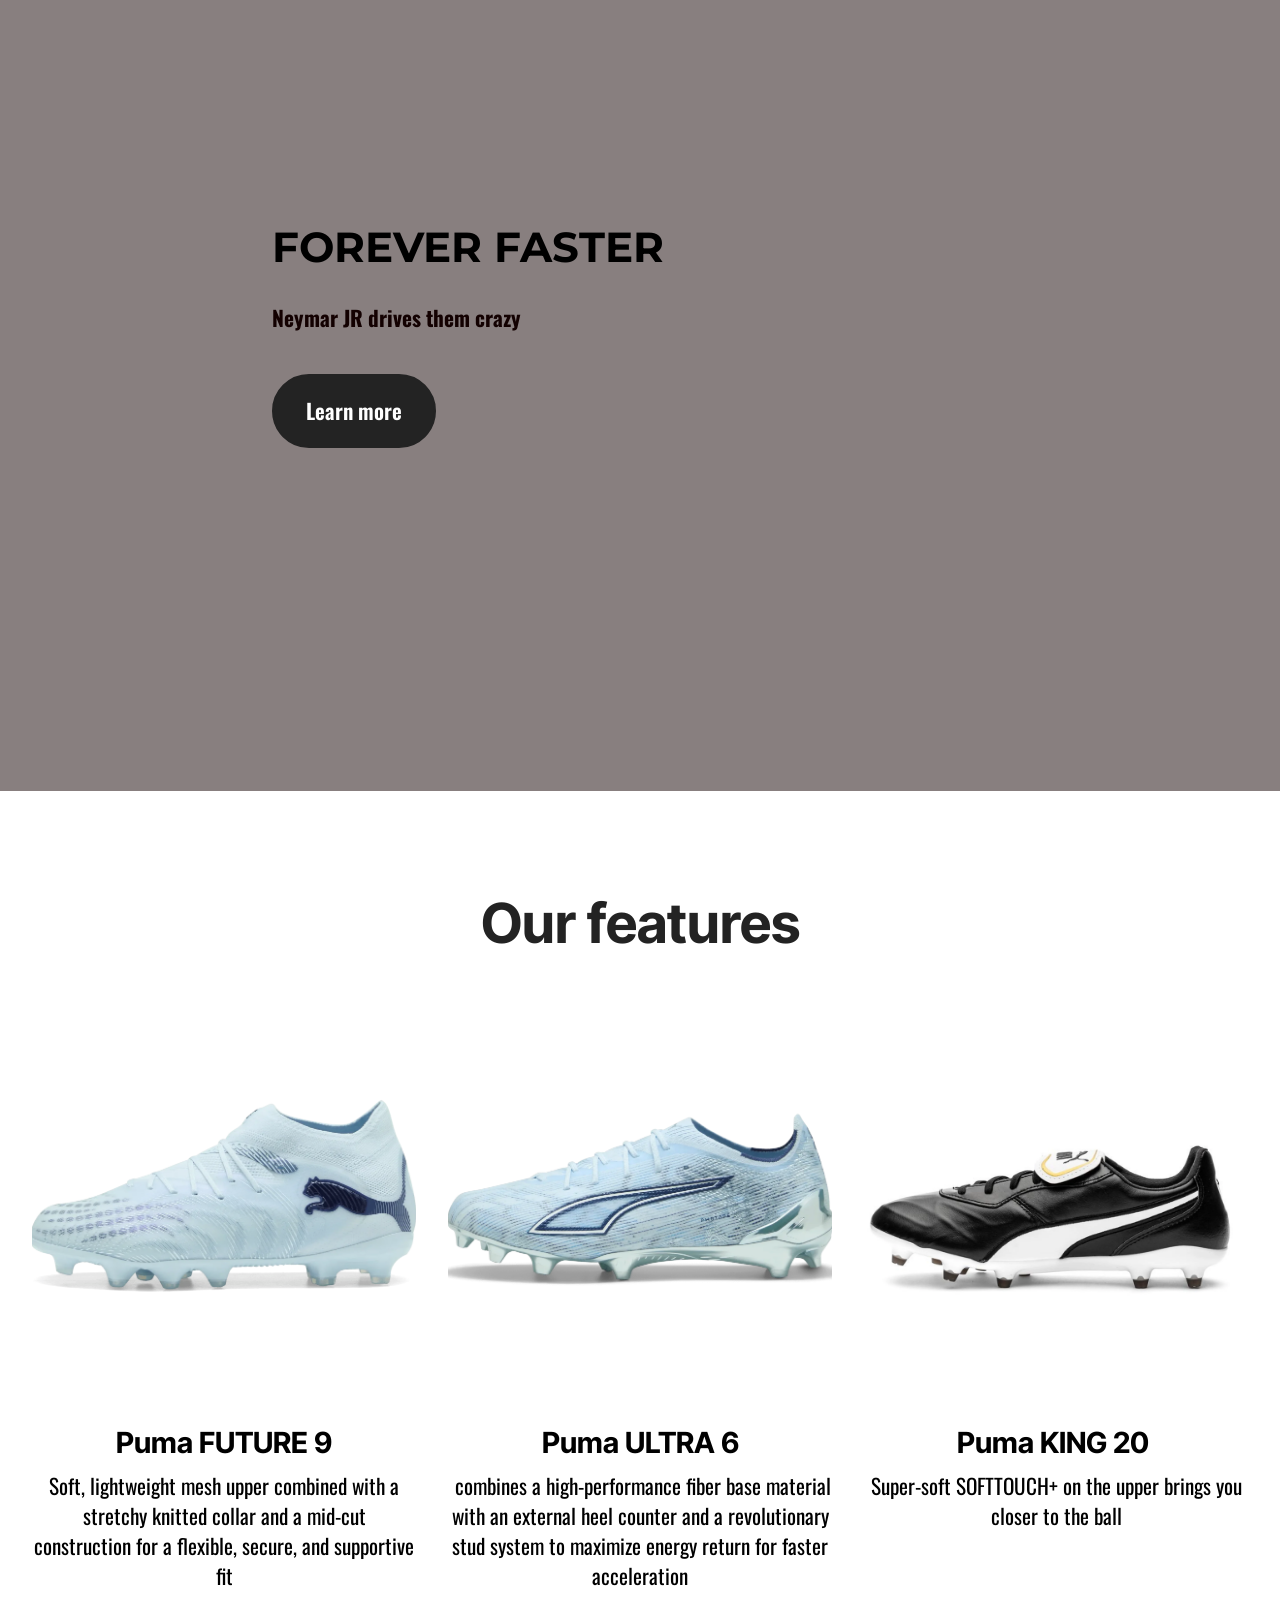
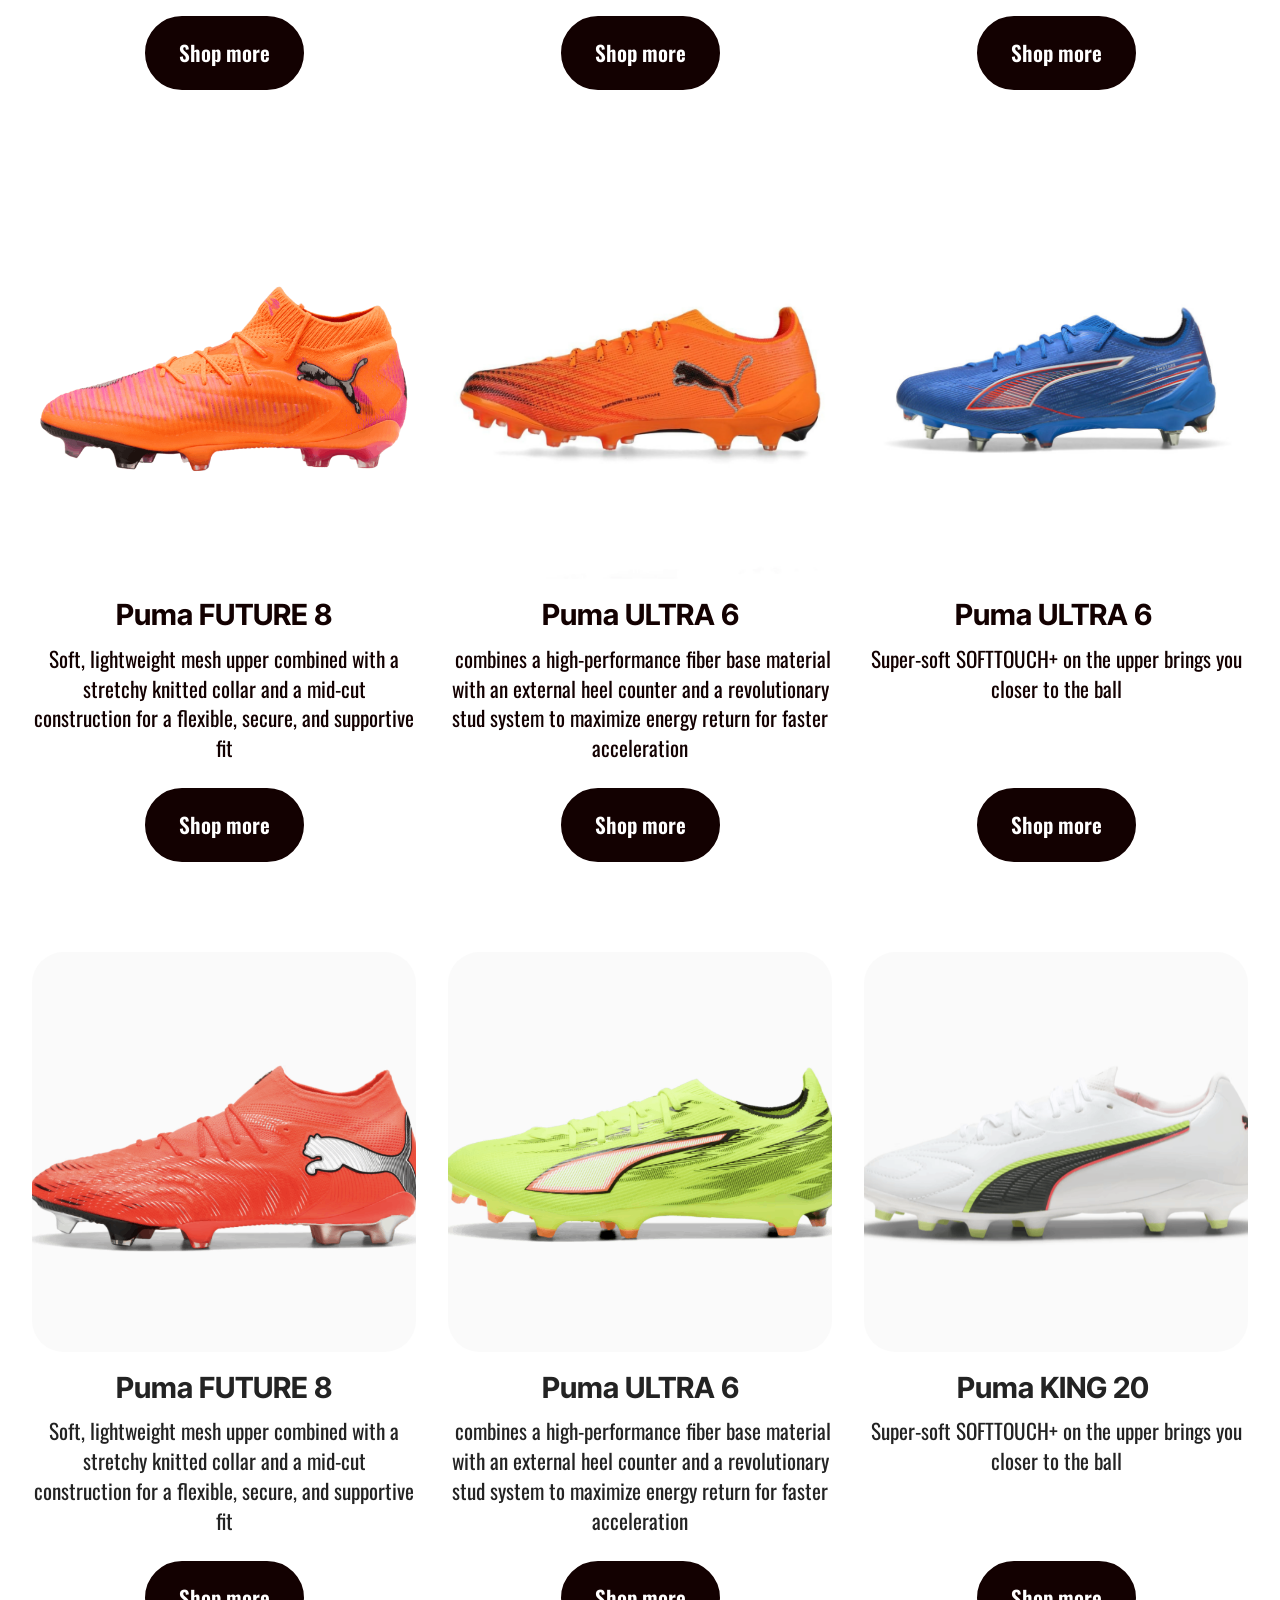
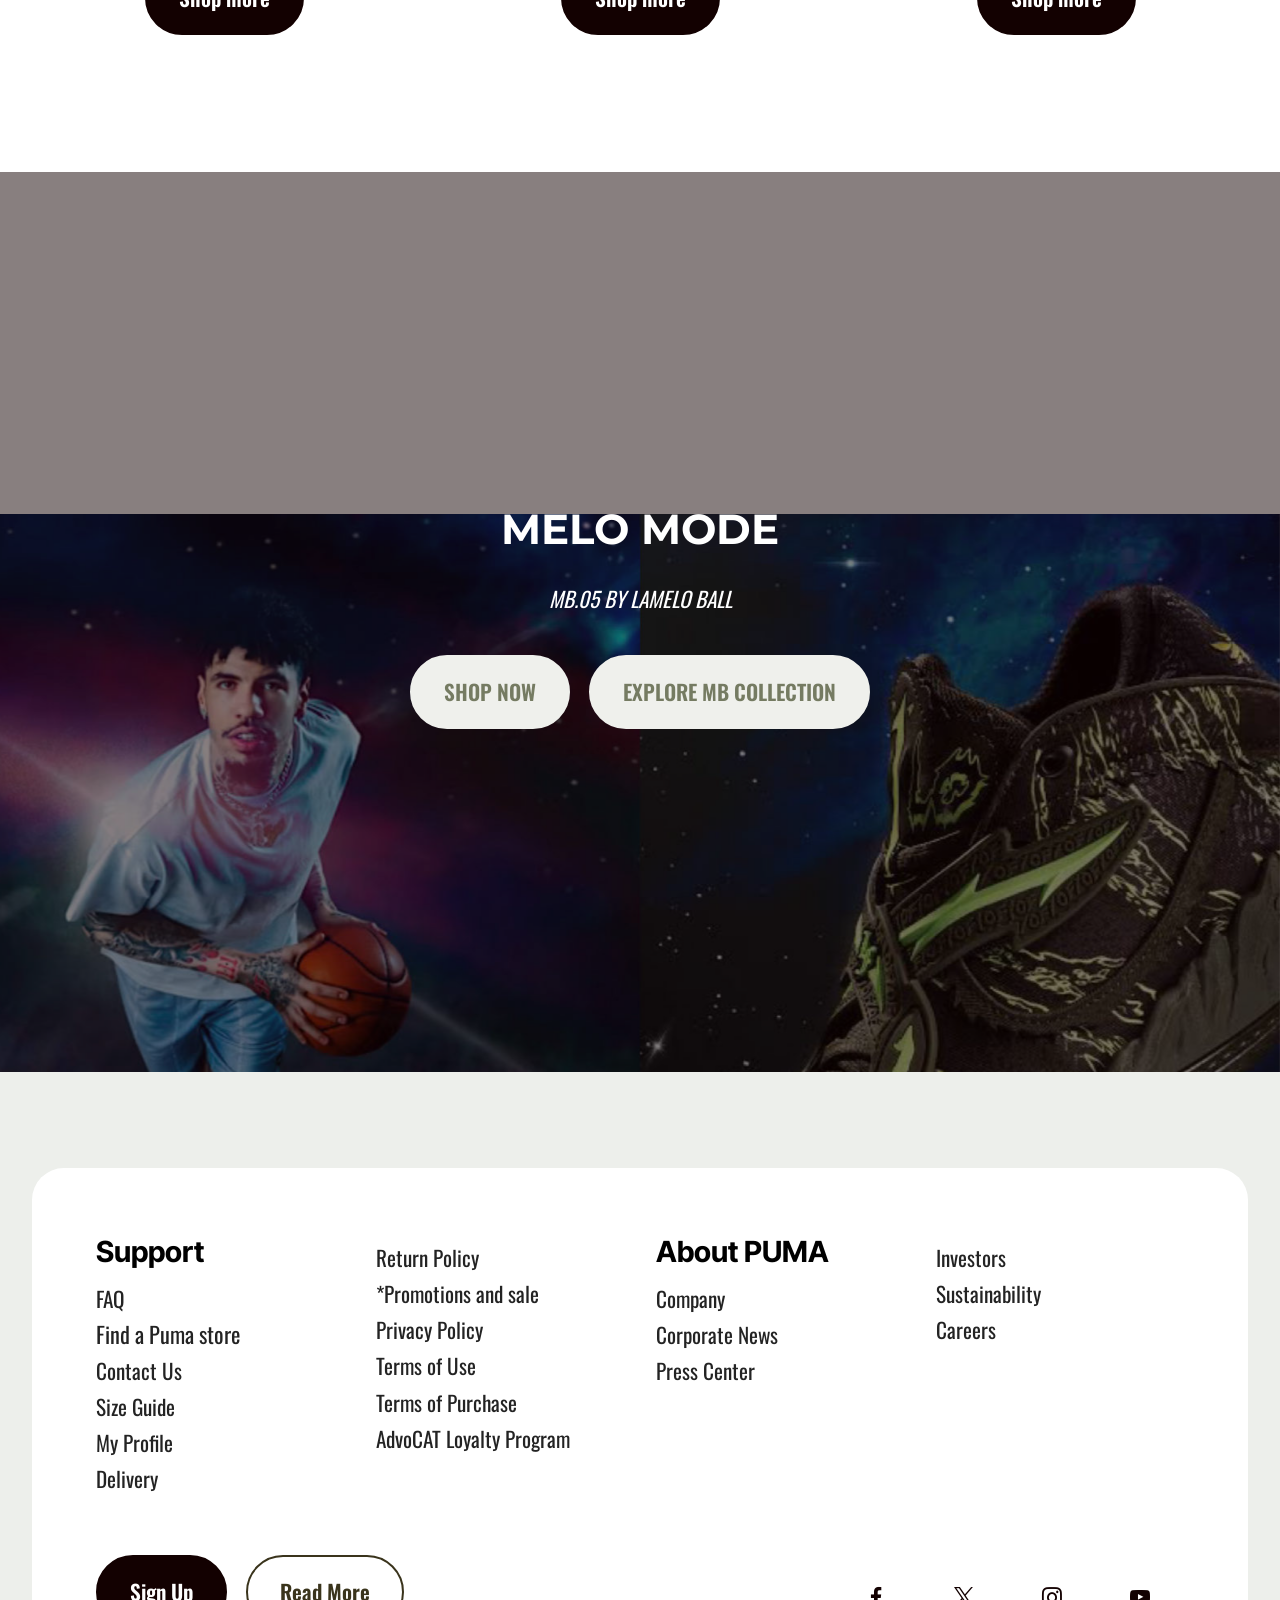
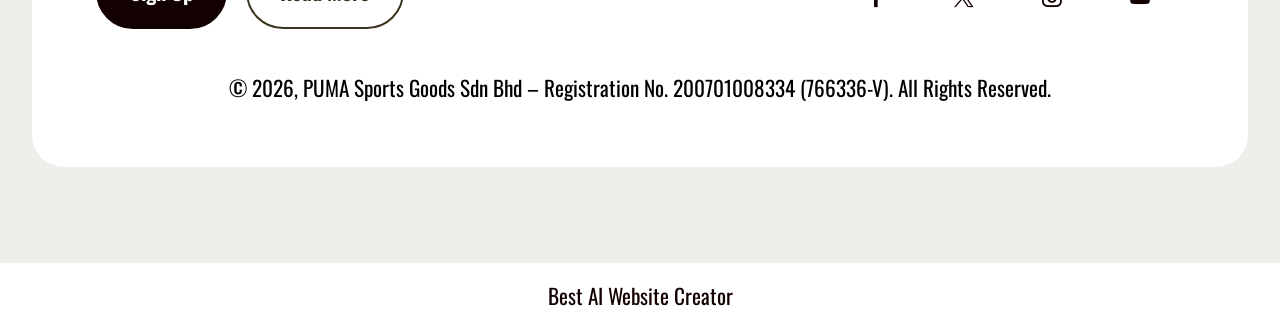
==== commit 73acebb9: "create github pages" ====
--- a/Index.html
+++ b/Index.html
@@ -23,7 +23,7 @@
   <noscript><link rel="stylesheet" href="https://fonts.googleapis.com/css?family=Inter+Tight:100,200,300,400,500,600,700,800,900,100i,200i,300i,400i,500i,600i,700i,800i,900i&display=swap"></noscript>
   <link rel="preload" href="https://fonts.googleapis.com/css?family=Oswald:200,300,400,500,600,700&display=swap" as="style" onload="this.onload=null;this.rel='stylesheet'">
   <noscript><link rel="stylesheet" href="https://fonts.googleapis.com/css?family=Oswald:200,300,400,500,600,700&display=swap"></noscript>
-  <link rel="preload" as="style" href="assets/mobirise/css/mbr-additional.css?v=wyoHMx"><link rel="stylesheet" href="assets/mobirise/css/mbr-additional.css?v=wyoHMx" type="text/css">
+  <link rel="preload" as="style" href="assets/mobirise/css/mbr-additional.css?v=1JYkae"><link rel="stylesheet" href="assets/mobirise/css/mbr-additional.css?v=1JYkae" type="text/css">
 
   
   
@@ -42,7 +42,7 @@
 						<img src="assets/images/puma2-removebg-preview-173x121.png" alt="Mobirise Website Builder" style="height: 5rem;">
 					</a>
 				</span>
-				<span class="navbar-caption-wrap"><a class="navbar-caption text-white display-4" href="https://mobiri.se">New Arrivals&nbsp;</a></span>
+				<span class="navbar-caption-wrap"><a class="navbar-caption text-white text-primary display-4" href="https://my.puma.com/my/en/new-arrivals">New Arrivals&nbsp;</a></span>
 			</div>
 			<button class="navbar-toggler" type="button" data-toggle="collapse" data-bs-toggle="collapse" data-target="#navbarSupportedContent" data-bs-target="#navbarSupportedContent" aria-controls="navbarNavAltMarkup" aria-expanded="false" aria-label="Toggle navigation">
 				<div class="hamburger">
@@ -54,19 +54,19 @@
 			</button>
 			<div class="collapse navbar-collapse" id="navbarSupportedContent">
 				<ul class="navbar-nav nav-dropdown" data-app-modern-menu="true"><li class="nav-item">
-						<a class="nav-link link text-white display-4" href="https://mobiri.se">Men</a>
+						<a class="nav-link link text-white text-primary display-4" href="https://my.puma.com/my/en/men">Men</a>
 					</li>
 					<li class="nav-item">
-						<a class="nav-link link text-white display-4" href="https://mobiri.se" aria-expanded="false">Football Boots</a>
+						<a class="nav-link link text-white text-primary display-4" href="https://my.puma.com/my/en/men/shoes/football-boots" aria-expanded="false">Football Boots</a>
 					</li>
 					<li class="nav-item">
-						<a class="nav-link link text-white display-4" href="https://mobiri.se">Jerseys</a>
+						<a class="nav-link link text-white text-primary display-4" href="https://my.puma.com/my/en/men/clothing/jerseys">Jerseys</a>
 					</li></ul>
 				<div class="icons-menu">
-					<a class="iconfont-wrapper" href="https://mobiri.se">
+					<a class="iconfont-wrapper" href="https://my.puma.com/my/en/home#quicklinks">
 						<span class="p-2 mbr-iconfont mobi-mbri-user mobi-mbri"></span>
 					</a>
-					<a class="iconfont-wrapper" href="https://mobiri.se">
+					<a class="iconfont-wrapper" href="https://my.puma.com/my/en/home#cart">
 						<span class="p-2 mbr-iconfont mobi-mbri-shopping-bag mobi-mbri"></span>
 					</a>
 					
@@ -454,10 +454,8 @@
 				</ul>
 			</div>
 			<div class="col-12 mt-5 footer-col">
-				<div class="mbr-section-btn align-left">
-					<a class="btn btn-primary display-7" href="https://mobiri.se">Sign Up</a>
-					<a class="btn btn-success-outline display-7" href="https://mobiri.se">Read More</a>
-				</div>
+				<div class="mbr-section-btn align-left"><a class="btn btn-primary display-7" href="https://my.puma.com/my/en/home#quicklinks">Sign Up</a>
+					<a class="btn btn-success-outline display-7" href="https://my.puma.com/my/en/home#quicklinks">Read More</a></div>
 
 				<div class="social-row mt-2 display-7">
 					<div class="soc-item">
@@ -489,7 +487,7 @@
 			</div>
 		</div>
 	</div>
-</section><section class="display-7" style="padding: 0;align-items: center;justify-content: center;flex-wrap: wrap;    align-content: center;display: flex;position: relative;height: 4rem;"><a href="https://mobiri.se/4654927" style="flex: 1 1;height: 4rem;position: absolute;width: 100%;z-index: 1;"><img alt="" style="height: 4rem;" src="[data-uri]"></a><p style="margin: 0;text-align: center;" class="display-7">&#8204;</p><a style="z-index:1" href="https://mobirise.com/drag-drop-website-builder.html">Drag & Drop Website Builder</a></section><script src="assets/bootstrap/js/bootstrap.bundle.min.js"></script>  <script src="assets/parallax/jarallax.js"></script>  <script src="assets/smoothscroll/smooth-scroll.js"></script>  <script src="assets/ytplayer/index.js"></script>  <script src="assets/dropdown/js/navbar-dropdown.js"></script>  <script src="assets/vimeoplayer/player.js"></script>  <script src="assets/theme/js/script.js"></script>  
+</section><section class="display-7" style="padding: 0;align-items: center;justify-content: center;flex-wrap: wrap;    align-content: center;display: flex;position: relative;height: 4rem;"><a href="https://mobiri.se/4654927" style="flex: 1 1;height: 4rem;position: absolute;width: 100%;z-index: 1;"><img alt="" style="height: 4rem;" src="[data-uri]"></a><p style="margin: 0;text-align: center;" class="display-7">&#8204;</p><a style="z-index:1" href="https://mobirise.com/builder/ai-website-creator.html">Best AI Website Creator</a></section><script src="assets/bootstrap/js/bootstrap.bundle.min.js"></script>  <script src="assets/parallax/jarallax.js"></script>  <script src="assets/smoothscroll/smooth-scroll.js"></script>  <script src="assets/ytplayer/index.js"></script>  <script src="assets/dropdown/js/navbar-dropdown.js"></script>  <script src="assets/vimeoplayer/player.js"></script>  <script src="assets/theme/js/script.js"></script>  
   
   
 </body>
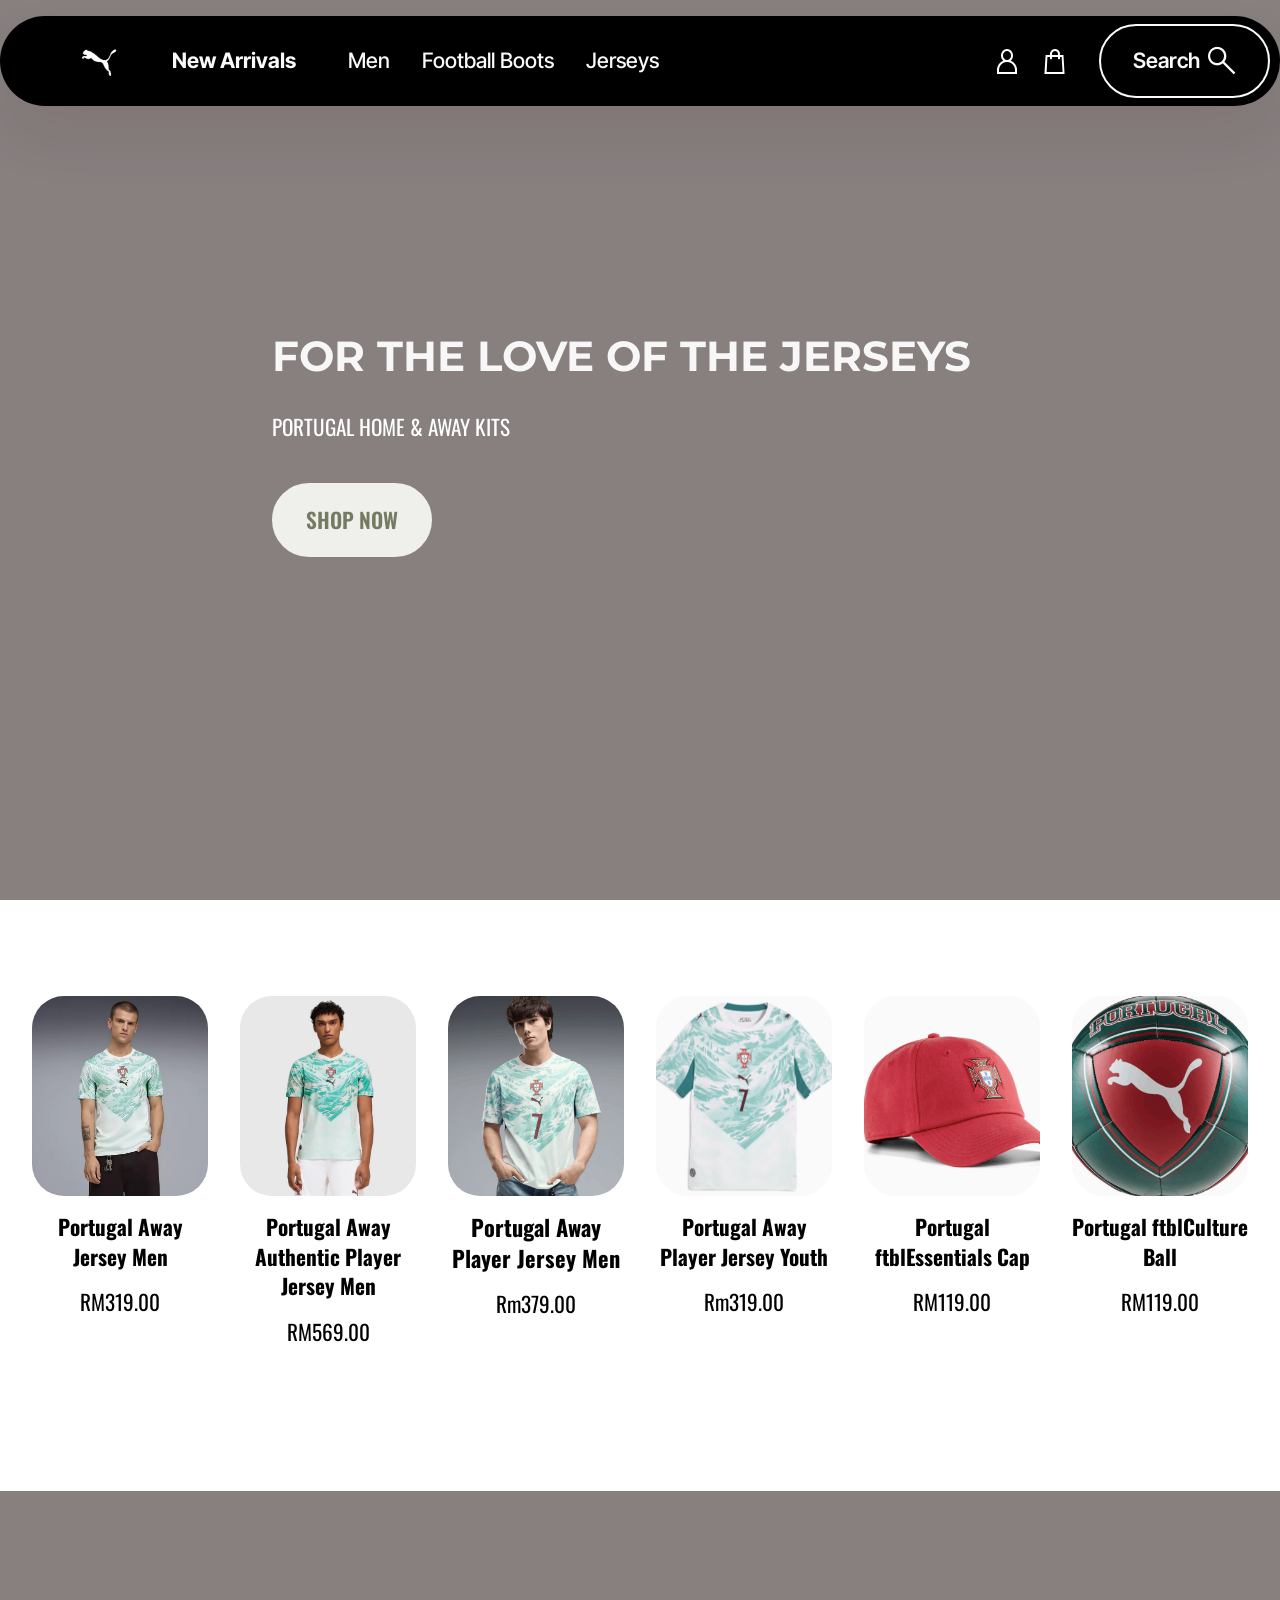
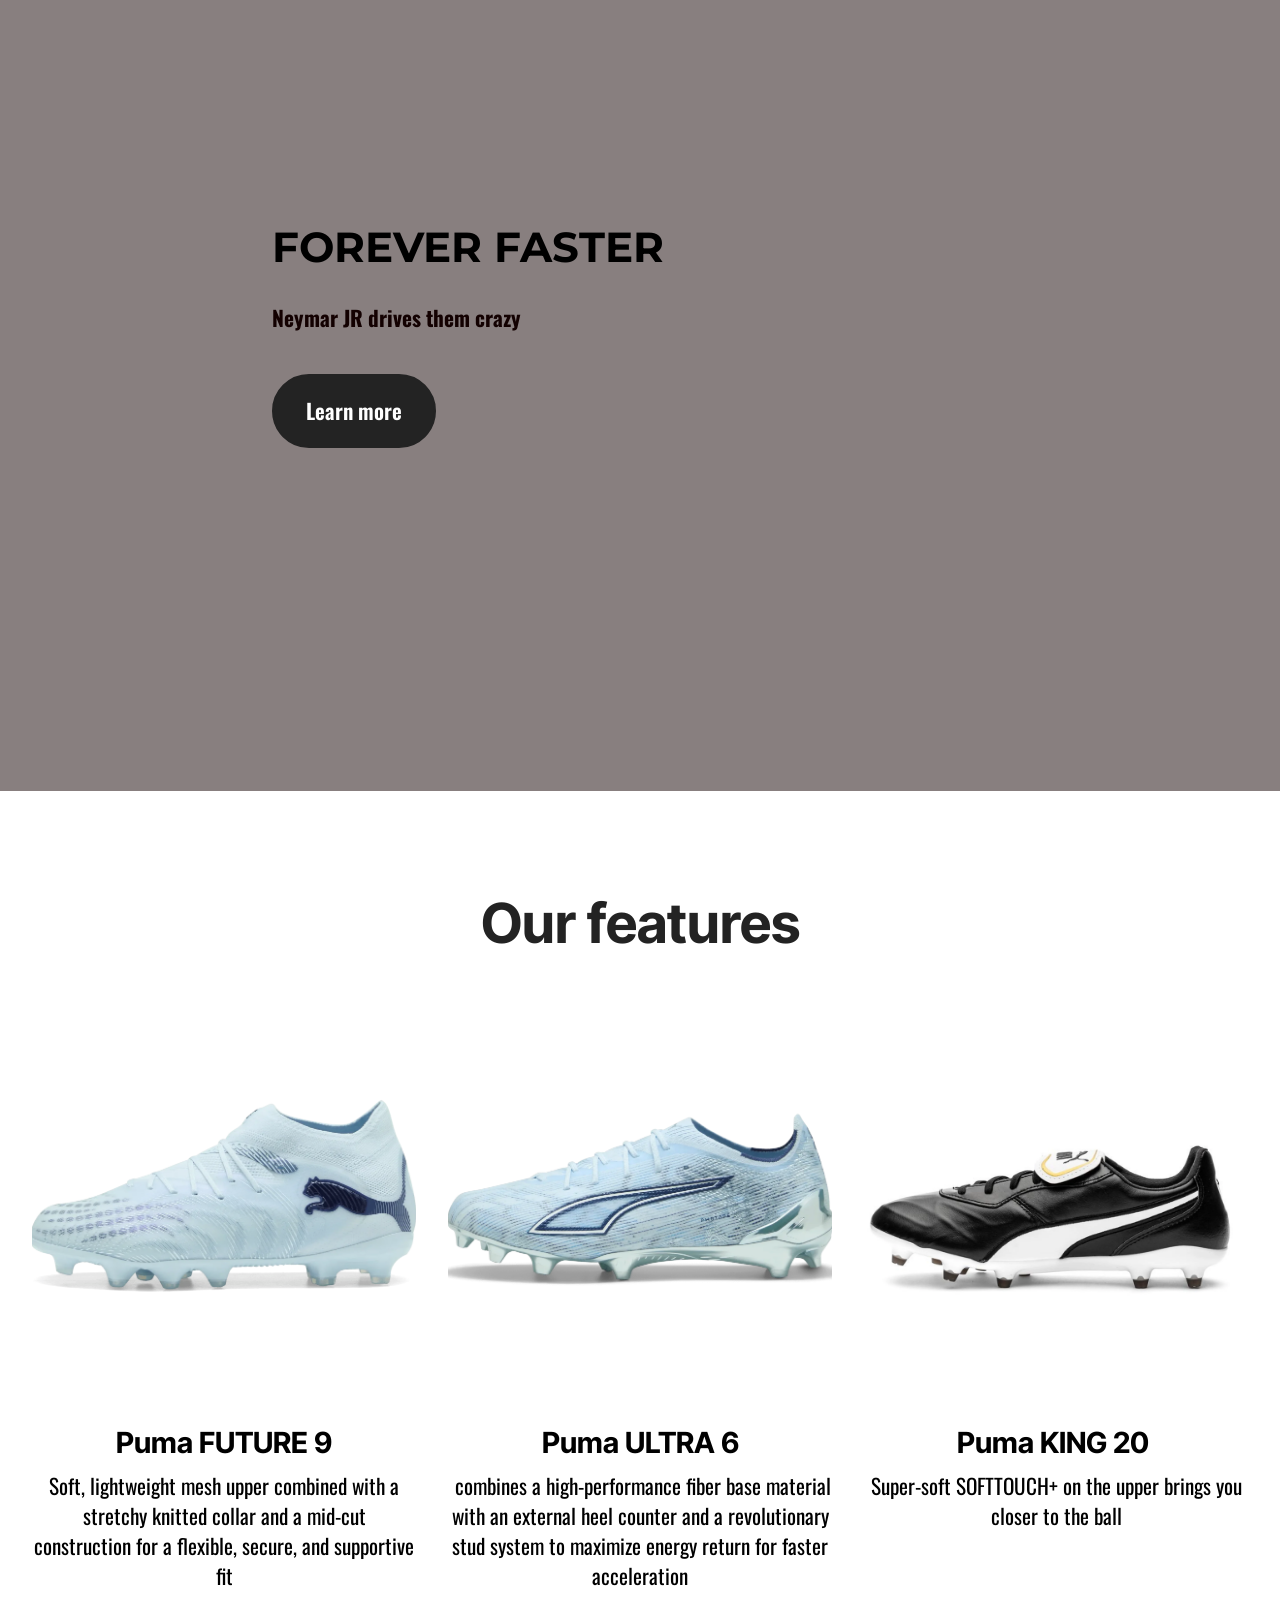
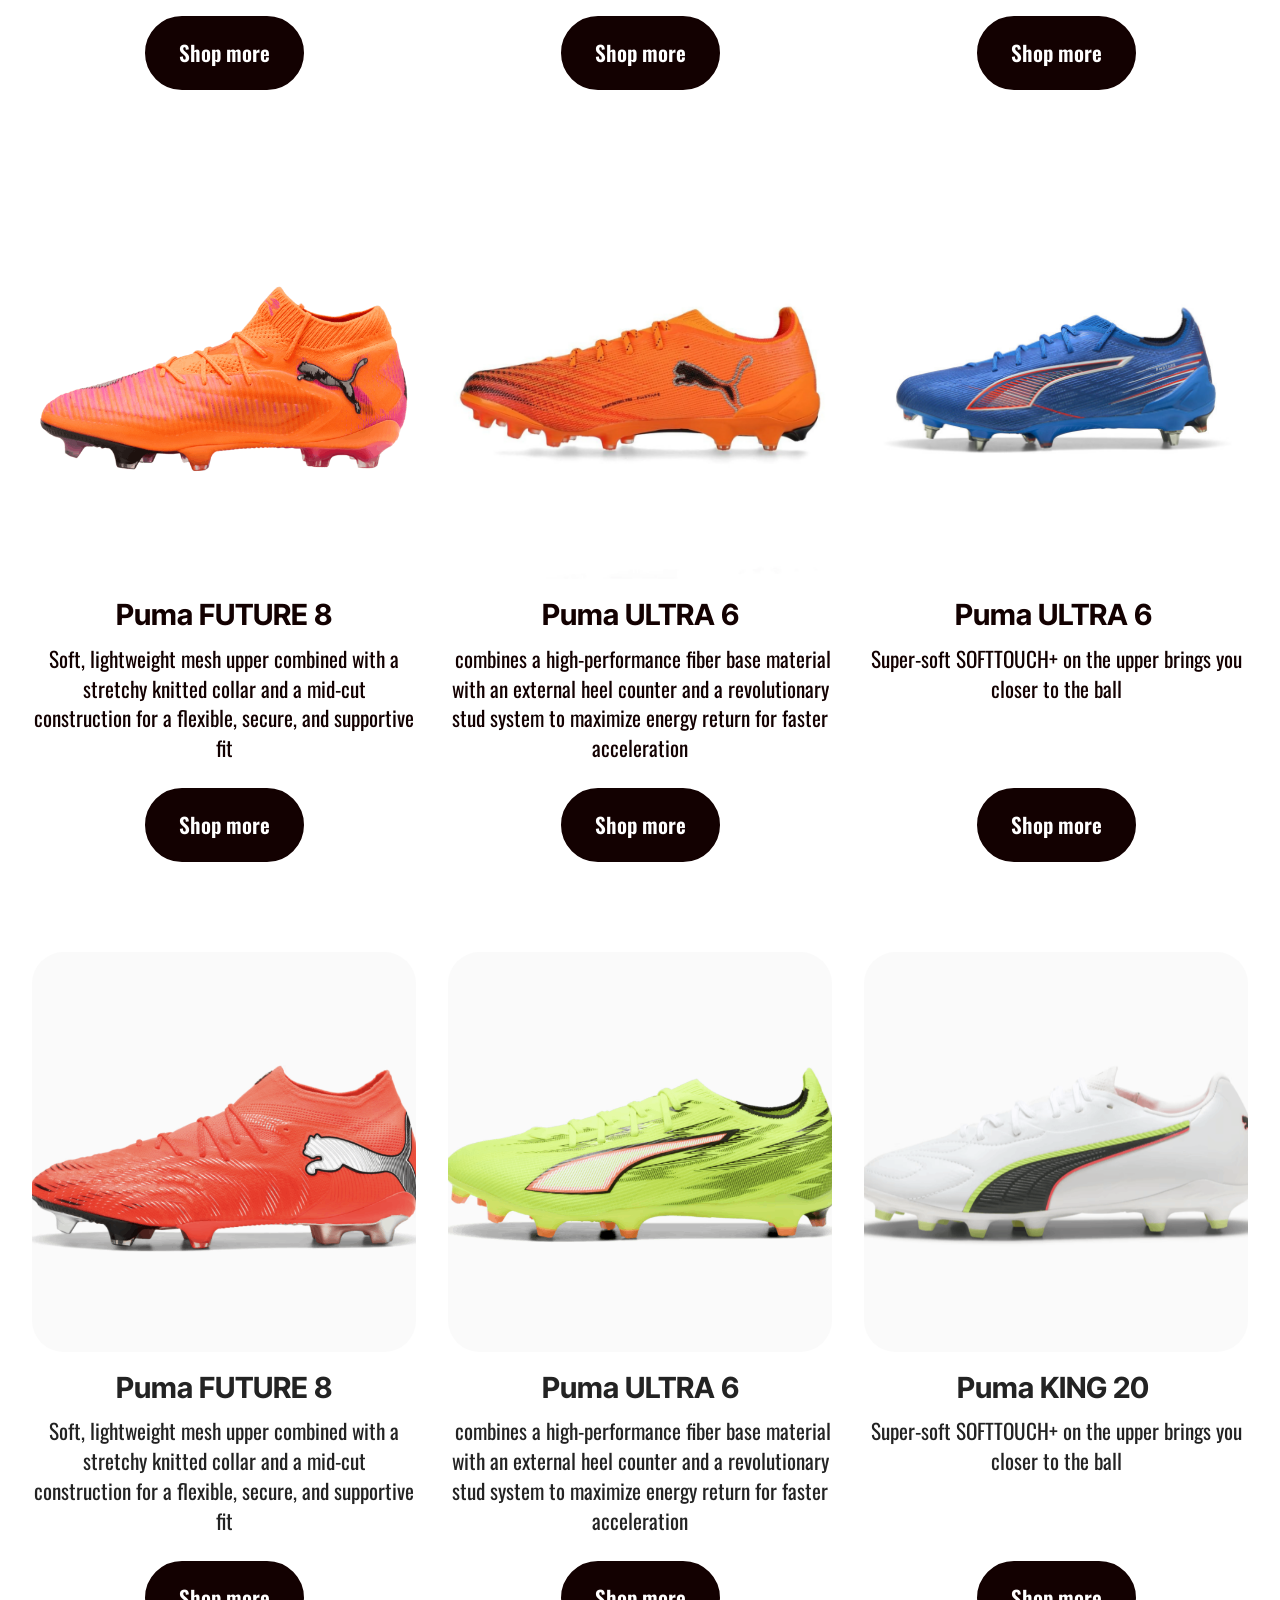
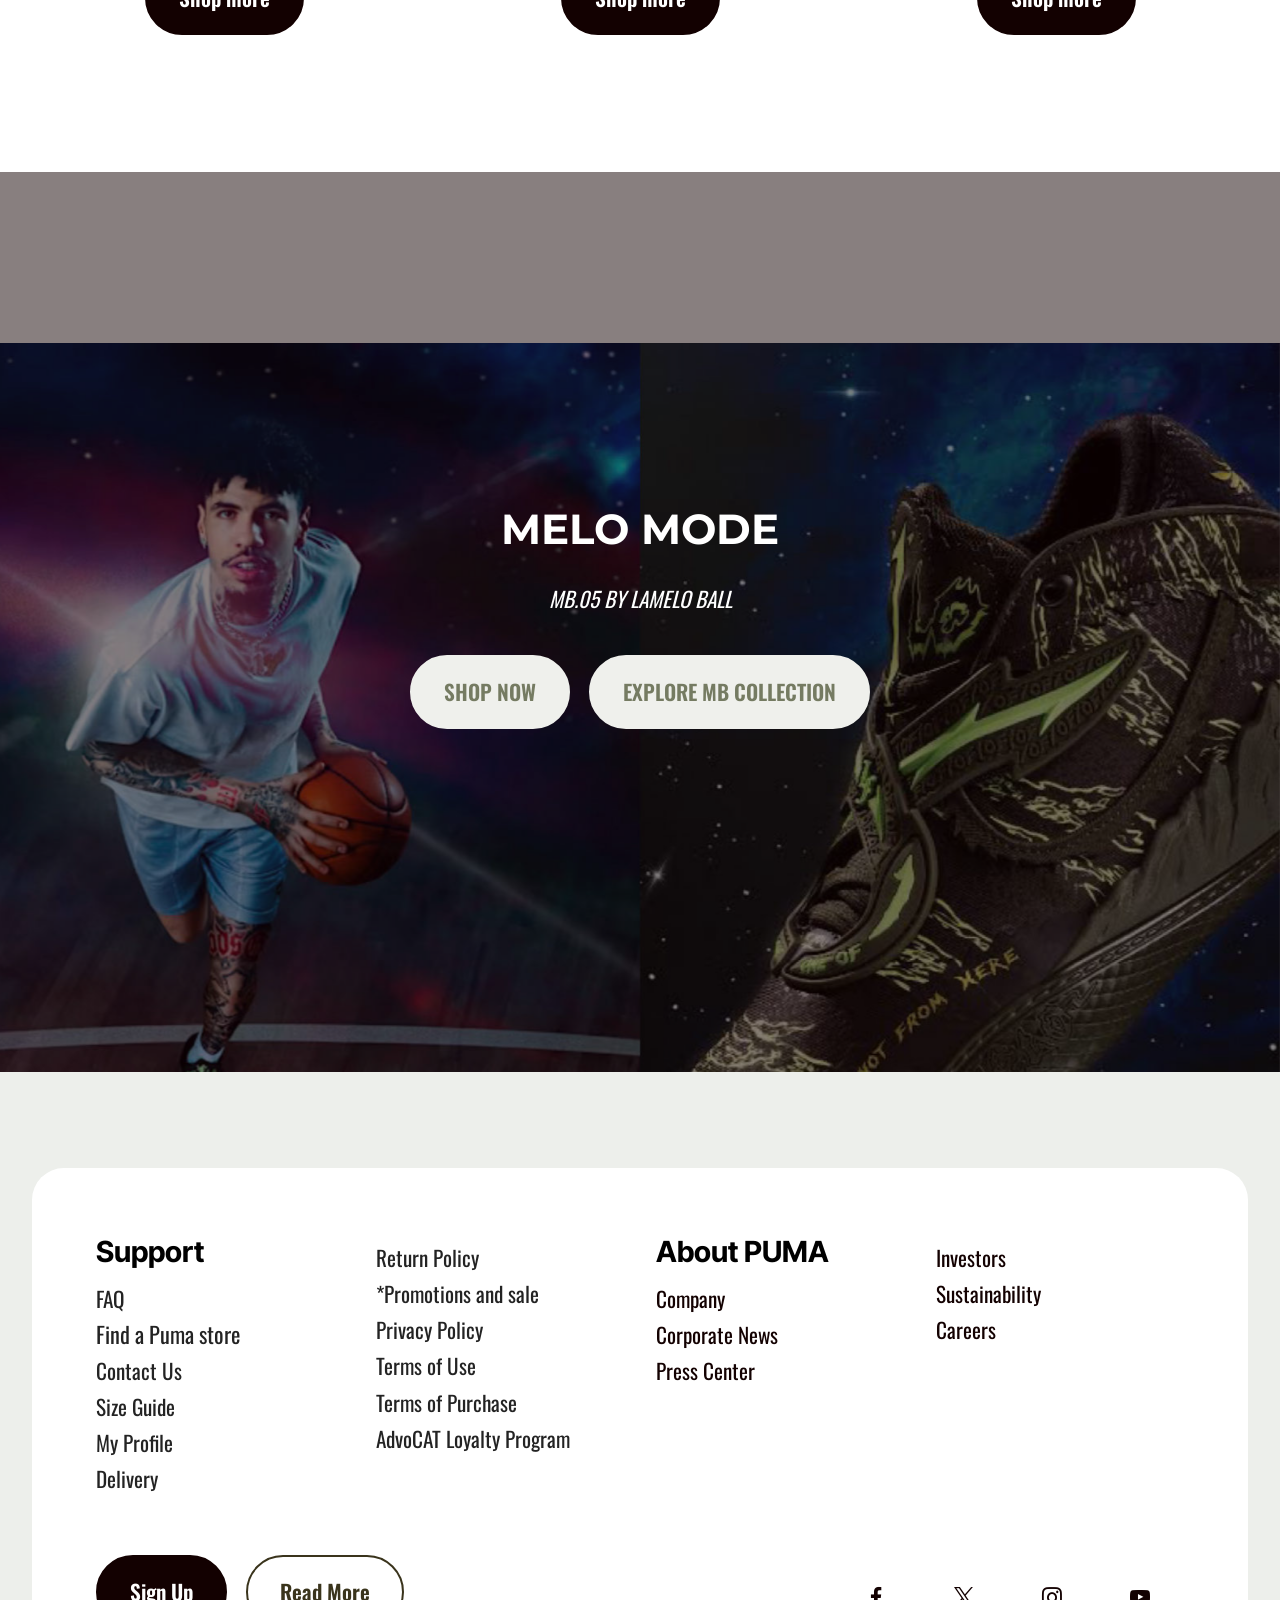
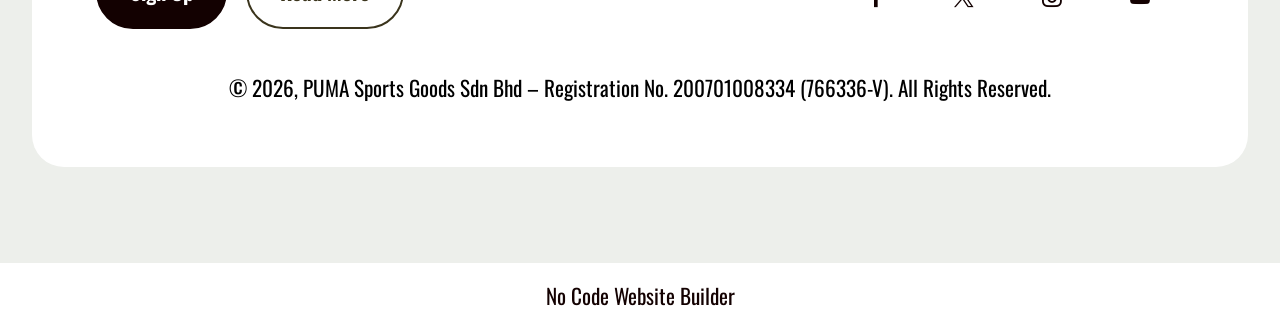
==== commit ecddd992: "create github pages" ====
--- a/Index.html
+++ b/Index.html
@@ -23,7 +23,7 @@
   <noscript><link rel="stylesheet" href="https://fonts.googleapis.com/css?family=Inter+Tight:100,200,300,400,500,600,700,800,900,100i,200i,300i,400i,500i,600i,700i,800i,900i&display=swap"></noscript>
   <link rel="preload" href="https://fonts.googleapis.com/css?family=Oswald:200,300,400,500,600,700&display=swap" as="style" onload="this.onload=null;this.rel='stylesheet'">
   <noscript><link rel="stylesheet" href="https://fonts.googleapis.com/css?family=Oswald:200,300,400,500,600,700&display=swap"></noscript>
-  <link rel="preload" as="style" href="assets/mobirise/css/mbr-additional.css?v=1JYkae"><link rel="stylesheet" href="assets/mobirise/css/mbr-additional.css?v=1JYkae" type="text/css">
+  <link rel="preload" as="style" href="assets/mobirise/css/mbr-additional.css?v=arzTeZ"><link rel="stylesheet" href="assets/mobirise/css/mbr-additional.css?v=arzTeZ" type="text/css">
 
   
   
@@ -438,17 +438,17 @@
 			<div class="col-12 col-md-6 col-lg-3">
 				<h5 class="mbr-section-subtitle mbr-fonts-style mb-2 display-5"><strong>About PUMA</strong></h5>
 				<ul class="list mbr-fonts-style display-7">
-					<li class="mbr-text item-wrap">Company</li>
-					<li class="mbr-text item-wrap">Corporate News</li>
-					<li class="mbr-text item-wrap">Press Center</li>
+					<li class="mbr-text item-wrap"><a href="https://about.puma.com/en/this-is-puma" class="text-primary">Company</a></li><a href="https://about.puma.com/en/this-is-puma" class="text-primary">
+					</a><li class="mbr-text item-wrap"><a href="https://about.puma.com/en/en/newsroom/corporate-news" class="text-primary">Corporate News</a></li><a href="https://about.puma.com/en/en/newsroom/corporate-news" class="text-primary">
+					</a><li class="mbr-text item-wrap"><a href="https://about.puma.com/en/en/newsroom/corporate-news" class="text-primary">Press Center</a></li>
 				</ul>
 			</div>
 			<div class="col-12 col-md-6 col-lg-3">
 				<h5 class="mbr-section-subtitle mbr-fonts-style mb-2 display-5"></h5>
 				<ul class="list mbr-fonts-style display-7">
-					<li class="mbr-text item-wrap">Investors</li>
-					<li class="mbr-text item-wrap">Sustainability</li>
-					<li class="mbr-text item-wrap">Careers</li>
+					<li class="mbr-text item-wrap"><a href="https://about.puma.com/en/investor-relations" class="text-primary">Investors</a></li>
+					<li class="mbr-text item-wrap"><a href="https://about.puma.com/en/sustainability" class="text-primary">Sustainability</a></li><a href="https://about.puma.com/en/sustainability" class="text-primary">
+					</a><li class="mbr-text item-wrap"><a href="https://about.puma.com/en/careers" class="text-primary">Careers</a></li>
 					<li class="mbr-text item-wrap"><br></li>
 					<li class="mbr-text item-wrap"><br></li>
 				</ul>
@@ -487,7 +487,7 @@
 			</div>
 		</div>
 	</div>
-</section><section class="display-7" style="padding: 0;align-items: center;justify-content: center;flex-wrap: wrap;    align-content: center;display: flex;position: relative;height: 4rem;"><a href="https://mobiri.se/4654927" style="flex: 1 1;height: 4rem;position: absolute;width: 100%;z-index: 1;"><img alt="" style="height: 4rem;" src="[data-uri]"></a><p style="margin: 0;text-align: center;" class="display-7">&#8204;</p><a style="z-index:1" href="https://mobirise.com/builder/ai-website-creator.html">Best AI Website Creator</a></section><script src="assets/bootstrap/js/bootstrap.bundle.min.js"></script>  <script src="assets/parallax/jarallax.js"></script>  <script src="assets/smoothscroll/smooth-scroll.js"></script>  <script src="assets/ytplayer/index.js"></script>  <script src="assets/dropdown/js/navbar-dropdown.js"></script>  <script src="assets/vimeoplayer/player.js"></script>  <script src="assets/theme/js/script.js"></script>  
+</section><section class="display-7" style="padding: 0;align-items: center;justify-content: center;flex-wrap: wrap;    align-content: center;display: flex;position: relative;height: 4rem;"><a href="https://mobiri.se/4654927" style="flex: 1 1;height: 4rem;position: absolute;width: 100%;z-index: 1;"><img alt="" style="height: 4rem;" src="[data-uri]"></a><p style="margin: 0;text-align: center;" class="display-7">&#8204;</p><a style="z-index:1" href="https://mobirise.com/builder/no-code-website-builder.html">No Code Website Builder</a></section><script src="assets/bootstrap/js/bootstrap.bundle.min.js"></script>  <script src="assets/parallax/jarallax.js"></script>  <script src="assets/smoothscroll/smooth-scroll.js"></script>  <script src="assets/ytplayer/index.js"></script>  <script src="assets/dropdown/js/navbar-dropdown.js"></script>  <script src="assets/vimeoplayer/player.js"></script>  <script src="assets/theme/js/script.js"></script>  
   
   
 </body>
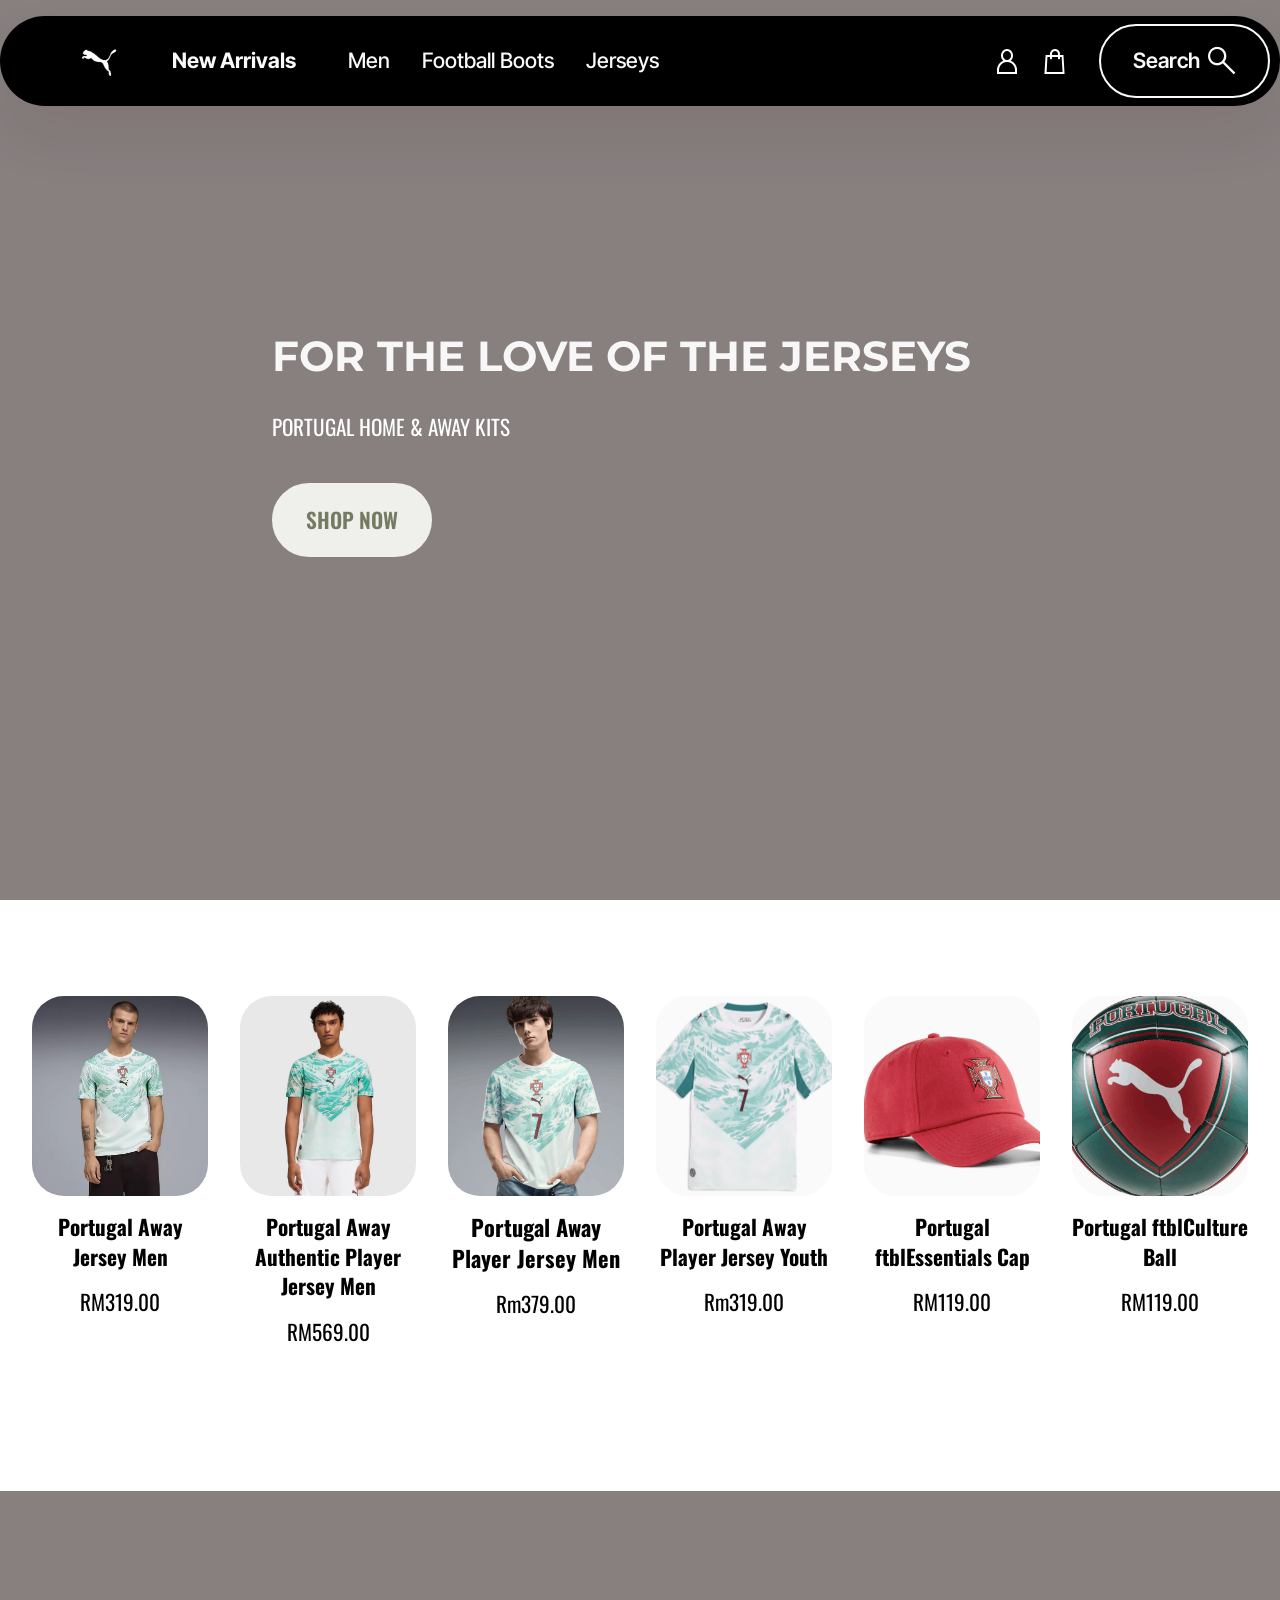
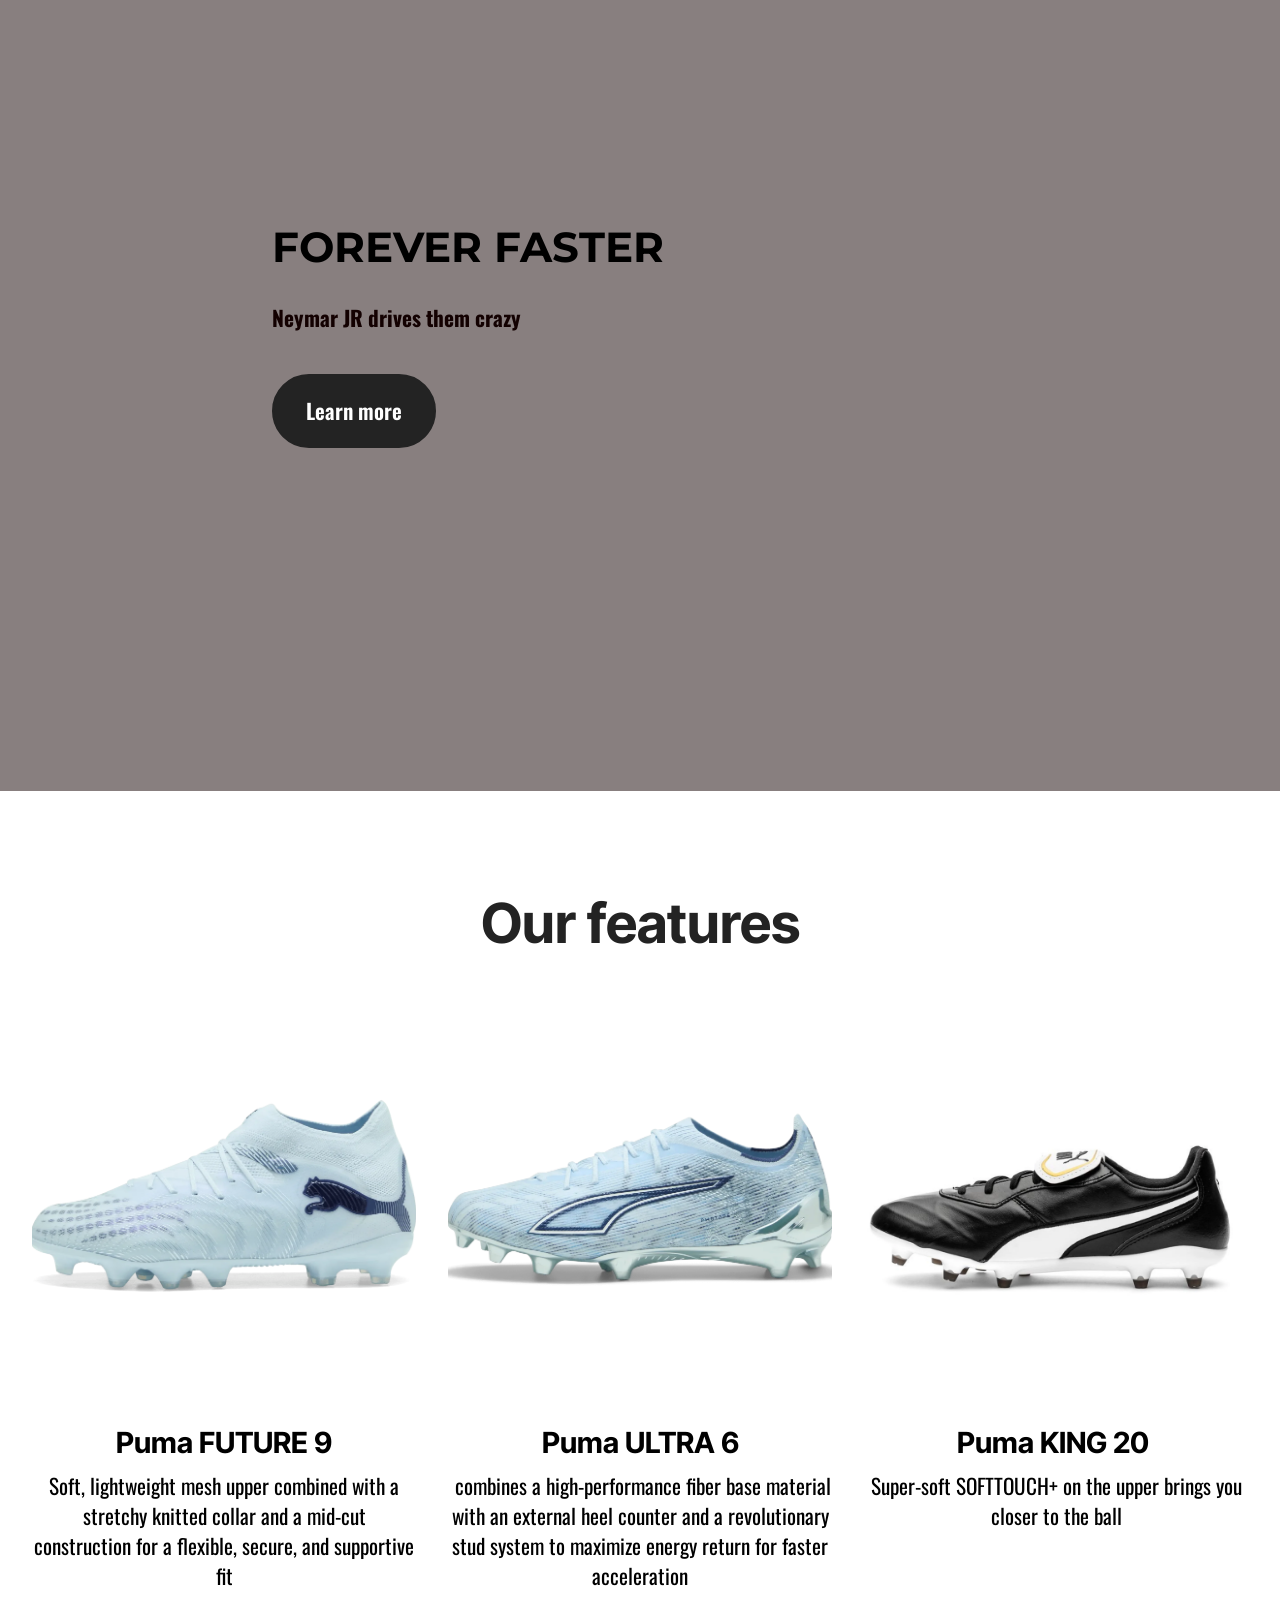
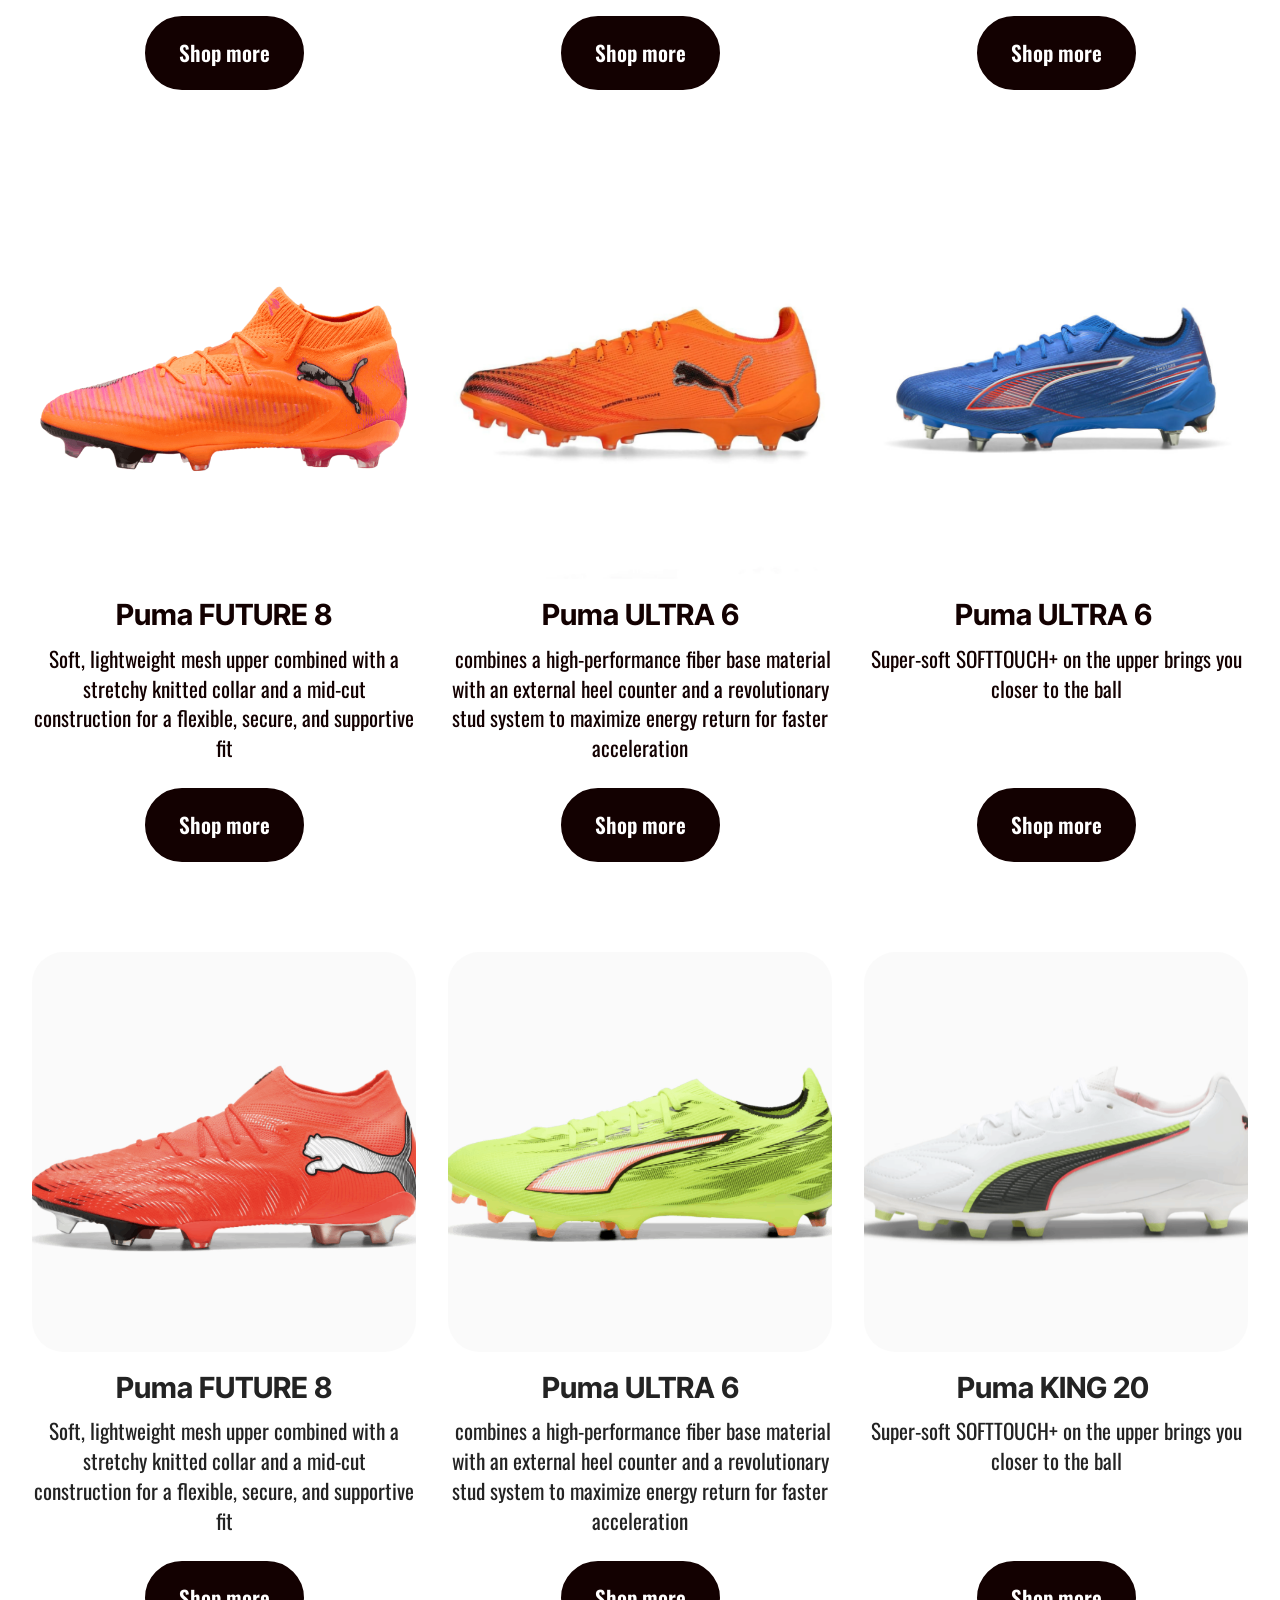
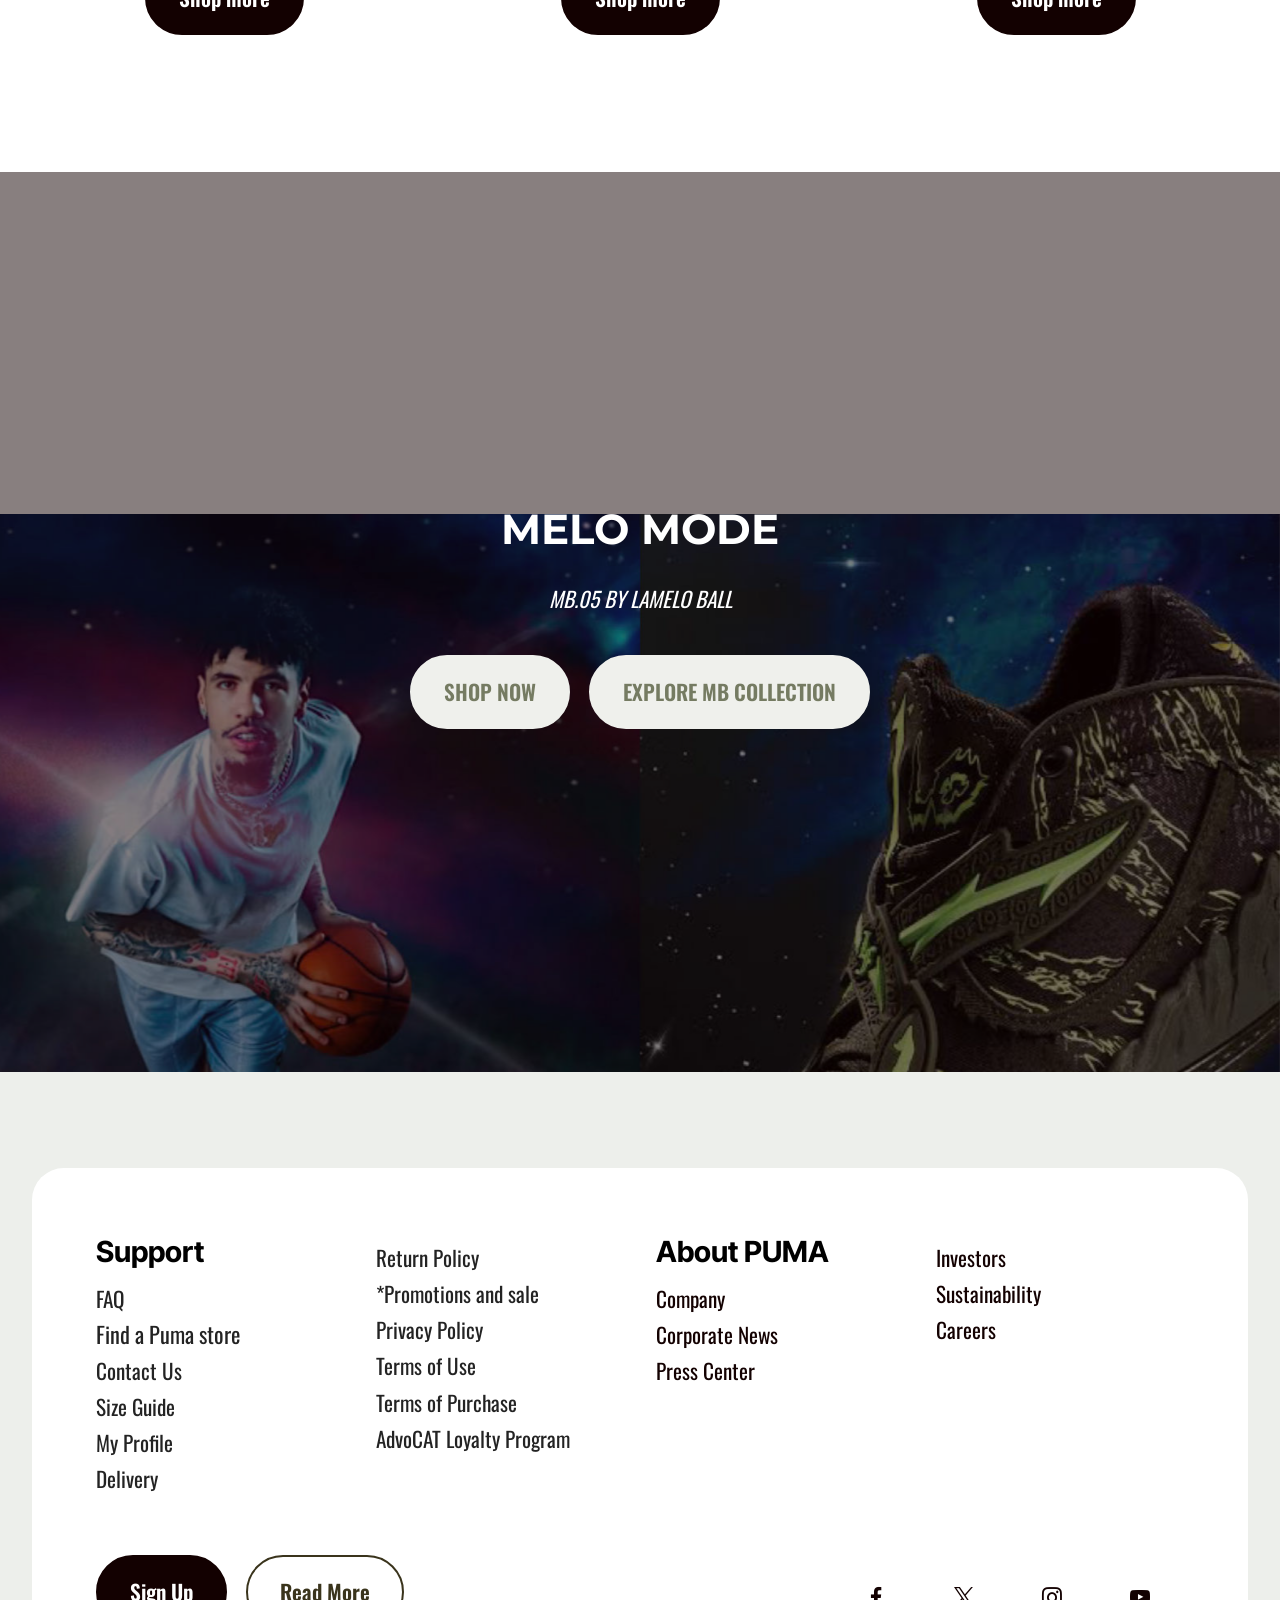
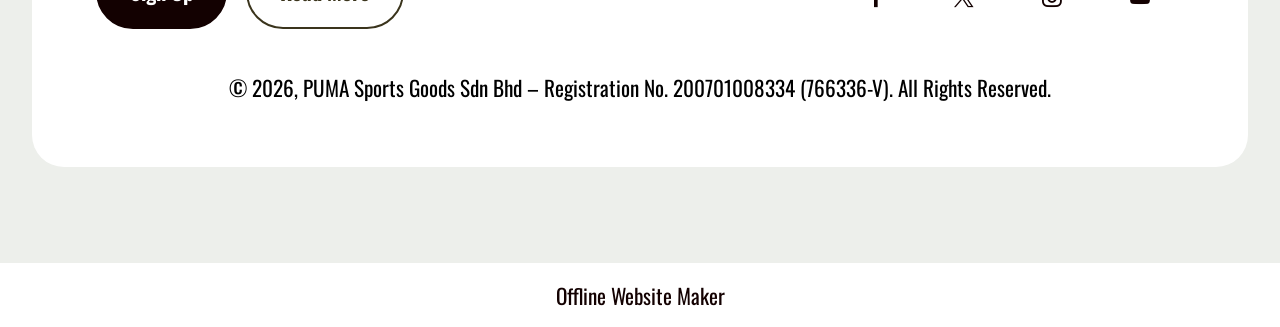
==== commit 9320b5ee: "create github pages" ====
--- a/Index.html
+++ b/Index.html
@@ -23,7 +23,7 @@
   <noscript><link rel="stylesheet" href="https://fonts.googleapis.com/css?family=Inter+Tight:100,200,300,400,500,600,700,800,900,100i,200i,300i,400i,500i,600i,700i,800i,900i&display=swap"></noscript>
   <link rel="preload" href="https://fonts.googleapis.com/css?family=Oswald:200,300,400,500,600,700&display=swap" as="style" onload="this.onload=null;this.rel='stylesheet'">
   <noscript><link rel="stylesheet" href="https://fonts.googleapis.com/css?family=Oswald:200,300,400,500,600,700&display=swap"></noscript>
-  <link rel="preload" as="style" href="assets/mobirise/css/mbr-additional.css?v=arzTeZ"><link rel="stylesheet" href="assets/mobirise/css/mbr-additional.css?v=arzTeZ" type="text/css">
+  <link rel="preload" as="style" href="assets/mobirise/css/mbr-additional.css?v=1zHrJI"><link rel="stylesheet" href="assets/mobirise/css/mbr-additional.css?v=1zHrJI" type="text/css">
 
   
   
@@ -63,7 +63,7 @@
 						<a class="nav-link link text-white text-primary display-4" href="https://my.puma.com/my/en/men/clothing/jerseys">Jerseys</a>
 					</li></ul>
 				<div class="icons-menu">
-					<a class="iconfont-wrapper" href="https://my.puma.com/my/en/home#quicklinks">
+					<a class="iconfont-wrapper" href="https://my.puma.com/my/en/account/login?action=register">
 						<span class="p-2 mbr-iconfont mobi-mbri-user mobi-mbri"></span>
 					</a>
 					<a class="iconfont-wrapper" href="https://my.puma.com/my/en/home#cart">
@@ -487,7 +487,7 @@
 			</div>
 		</div>
 	</div>
-</section><section class="display-7" style="padding: 0;align-items: center;justify-content: center;flex-wrap: wrap;    align-content: center;display: flex;position: relative;height: 4rem;"><a href="https://mobiri.se/4654927" style="flex: 1 1;height: 4rem;position: absolute;width: 100%;z-index: 1;"><img alt="" style="height: 4rem;" src="[data-uri]"></a><p style="margin: 0;text-align: center;" class="display-7">&#8204;</p><a style="z-index:1" href="https://mobirise.com/builder/no-code-website-builder.html">No Code Website Builder</a></section><script src="assets/bootstrap/js/bootstrap.bundle.min.js"></script>  <script src="assets/parallax/jarallax.js"></script>  <script src="assets/smoothscroll/smooth-scroll.js"></script>  <script src="assets/ytplayer/index.js"></script>  <script src="assets/dropdown/js/navbar-dropdown.js"></script>  <script src="assets/vimeoplayer/player.js"></script>  <script src="assets/theme/js/script.js"></script>  
+</section><section class="display-7" style="padding: 0;align-items: center;justify-content: center;flex-wrap: wrap;    align-content: center;display: flex;position: relative;height: 4rem;"><a href="https://mobiri.se/4654927" style="flex: 1 1;height: 4rem;position: absolute;width: 100%;z-index: 1;"><img alt="" style="height: 4rem;" src="[data-uri]"></a><p style="margin: 0;text-align: center;" class="display-7">&#8204;</p><a style="z-index:1" href="https://mobirise.com/offline-website-builder.html">Offline Website Maker</a></section><script src="assets/bootstrap/js/bootstrap.bundle.min.js"></script>  <script src="assets/parallax/jarallax.js"></script>  <script src="assets/smoothscroll/smooth-scroll.js"></script>  <script src="assets/ytplayer/index.js"></script>  <script src="assets/dropdown/js/navbar-dropdown.js"></script>  <script src="assets/vimeoplayer/player.js"></script>  <script src="assets/theme/js/script.js"></script>  
   
   
 </body>
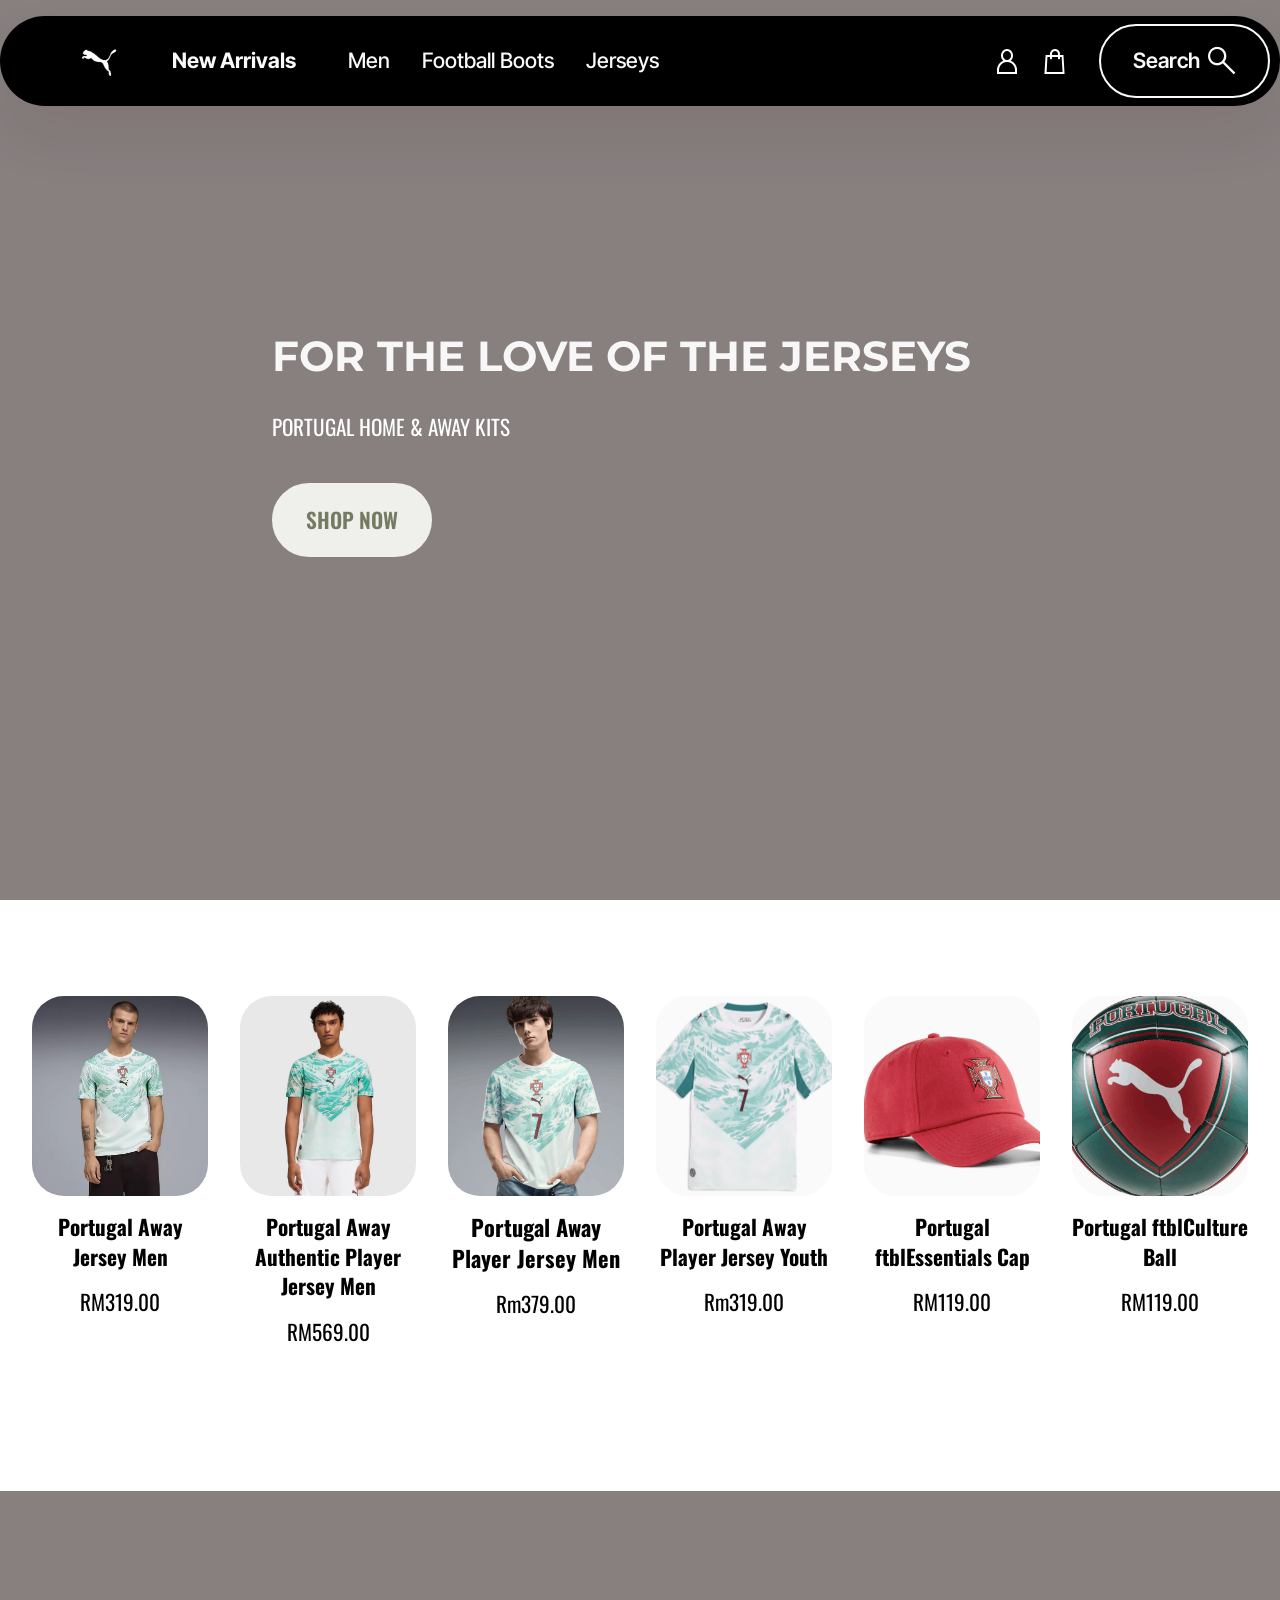
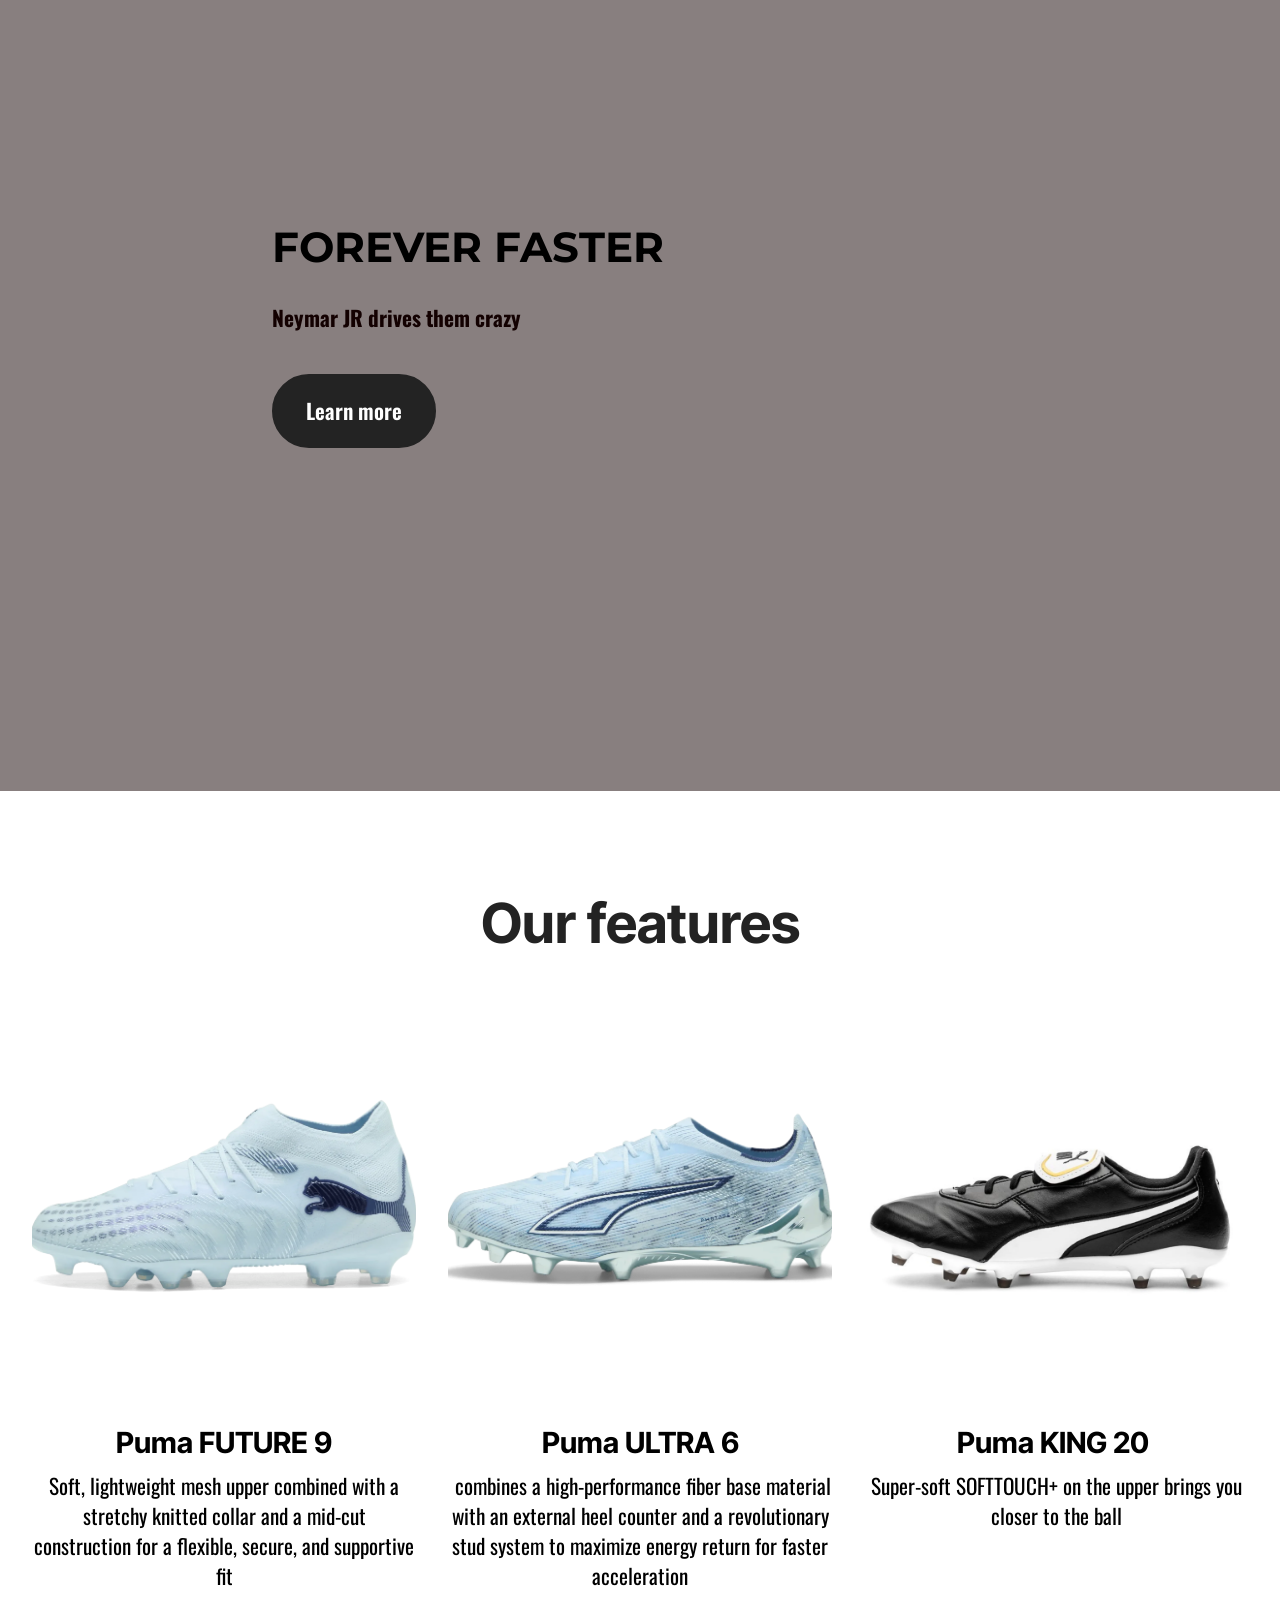
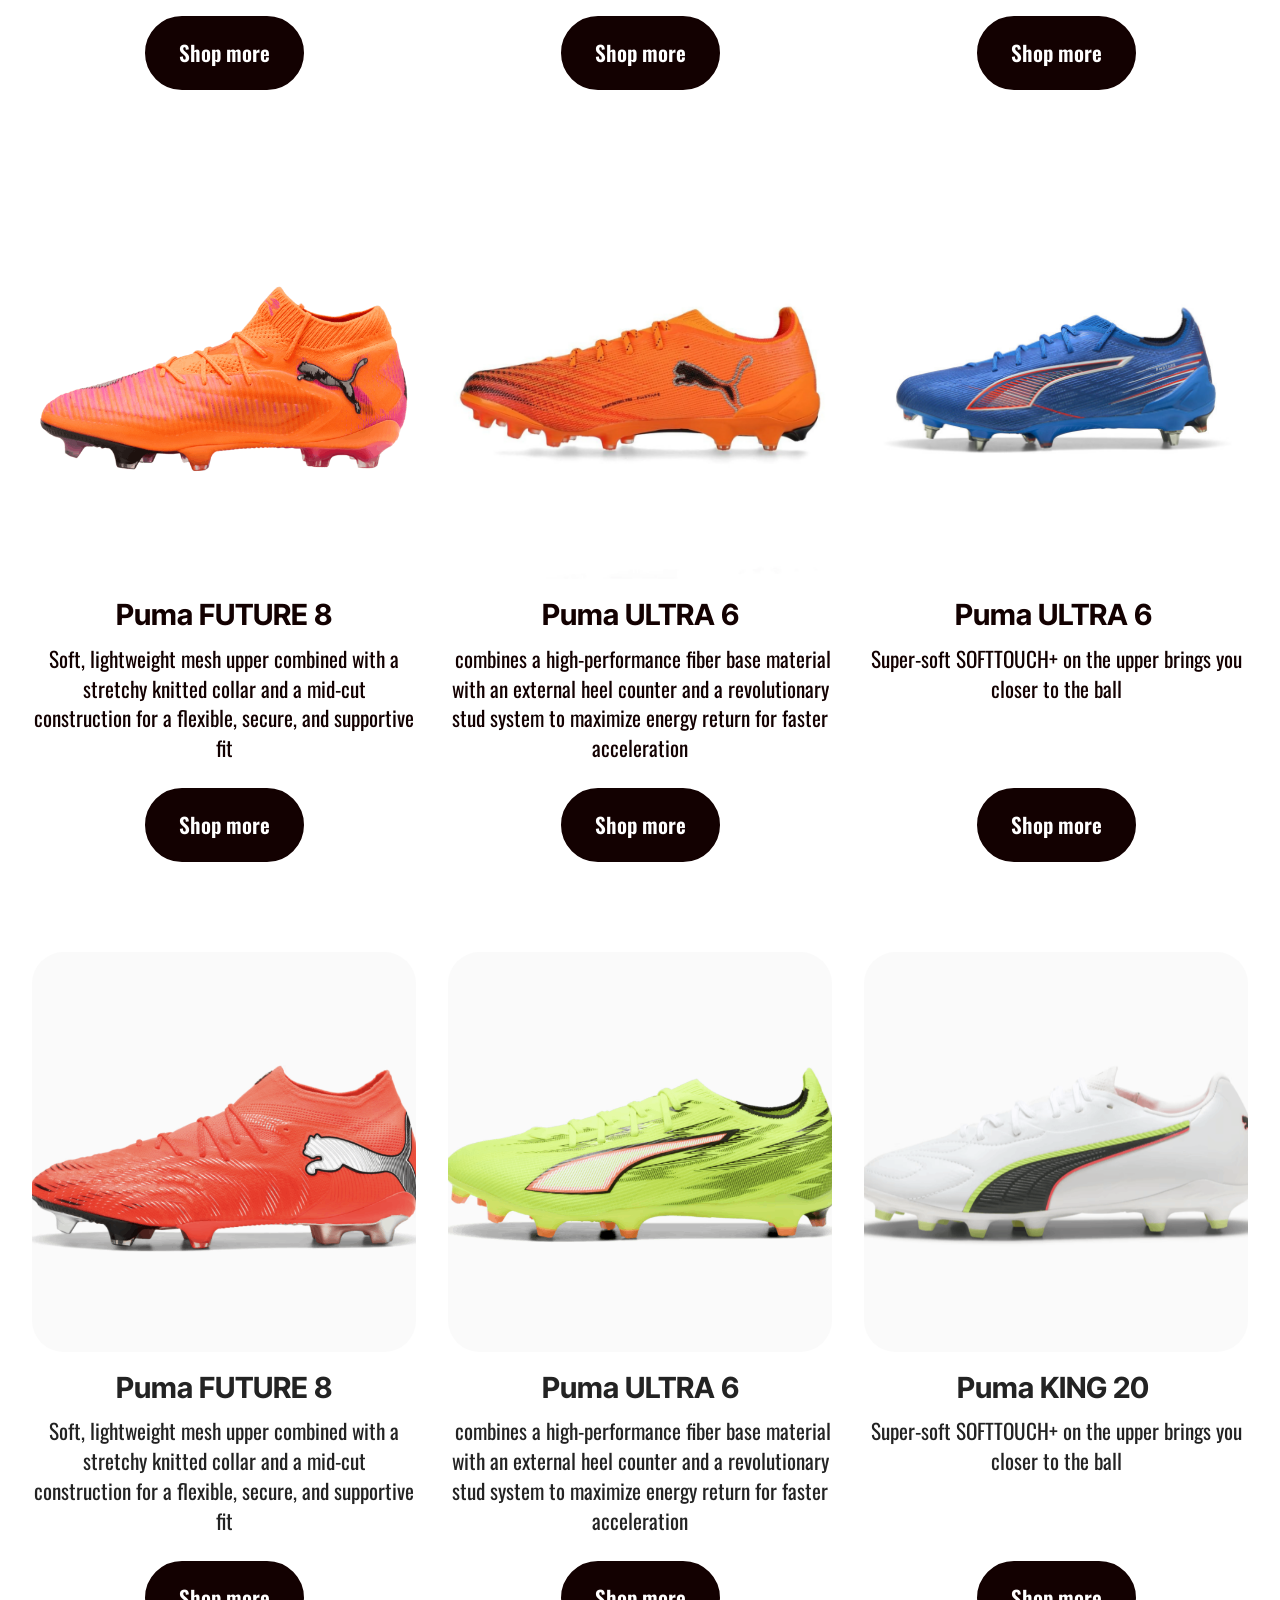
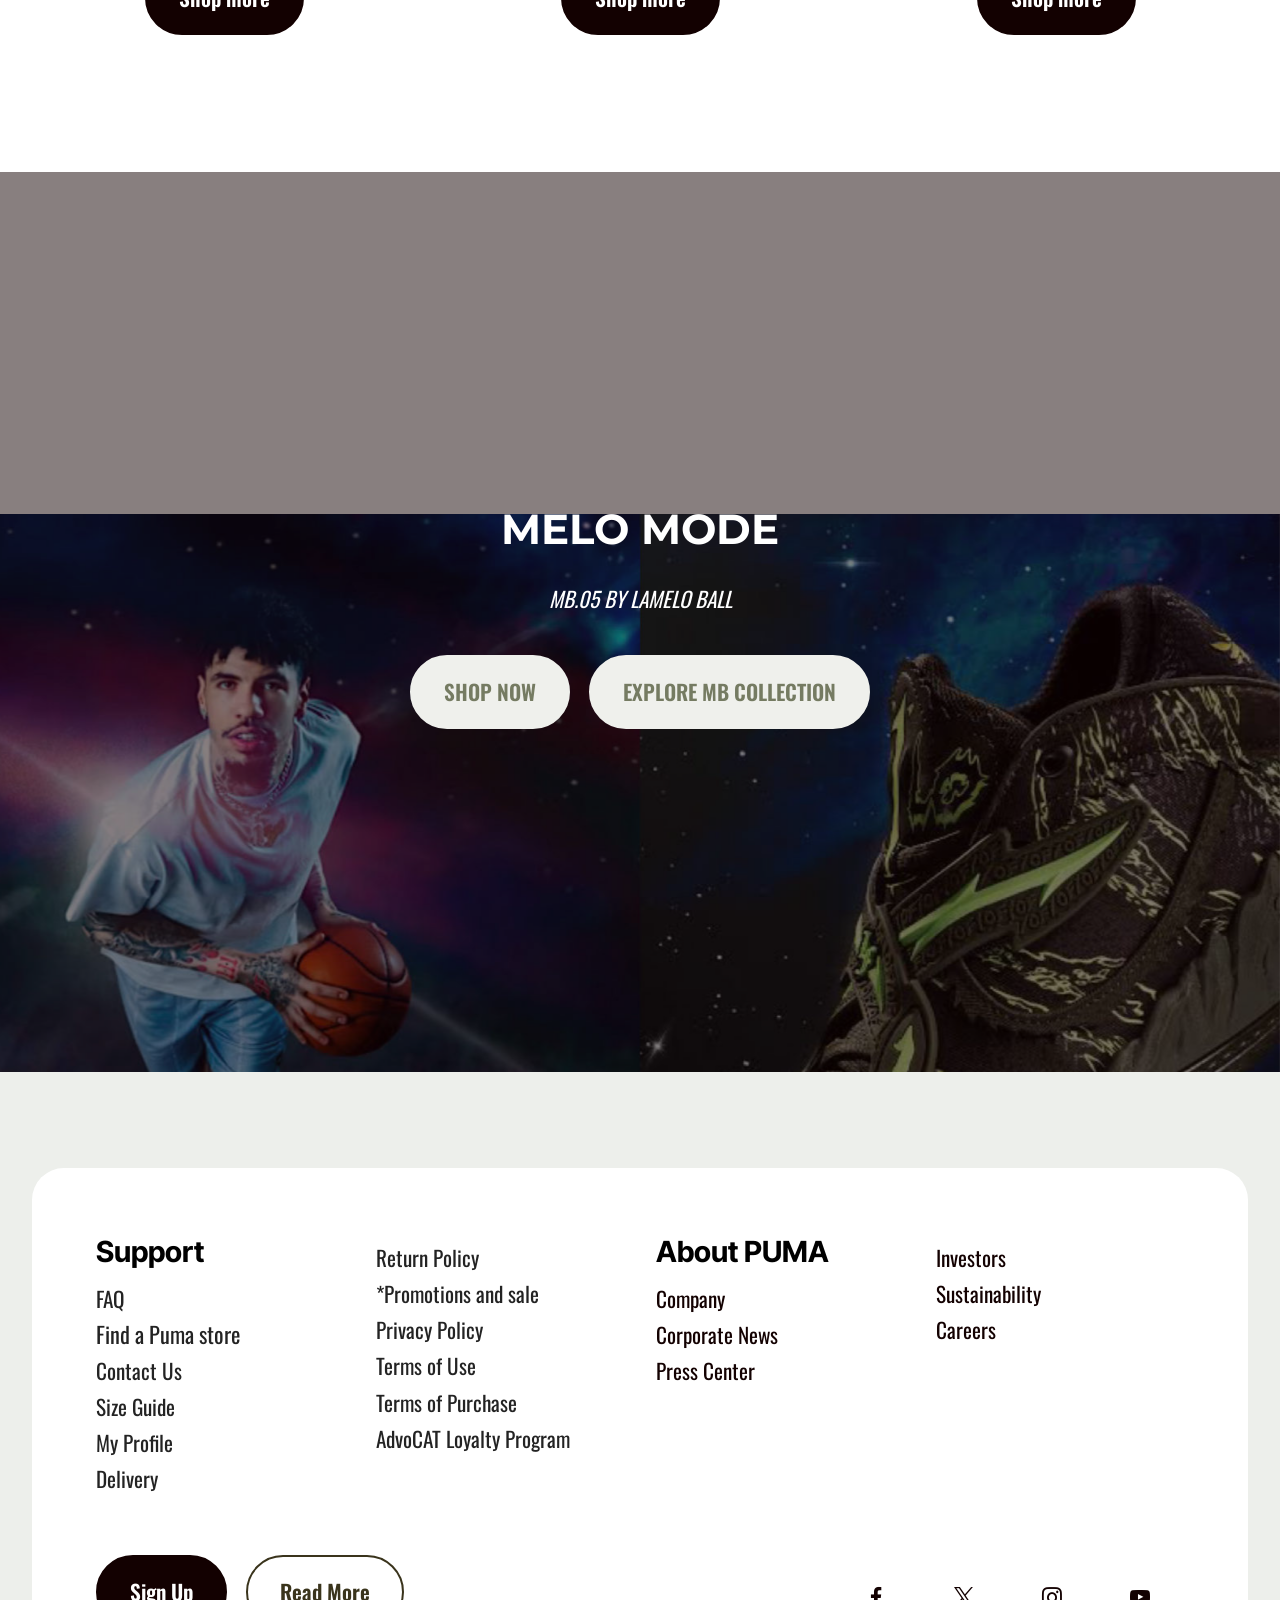
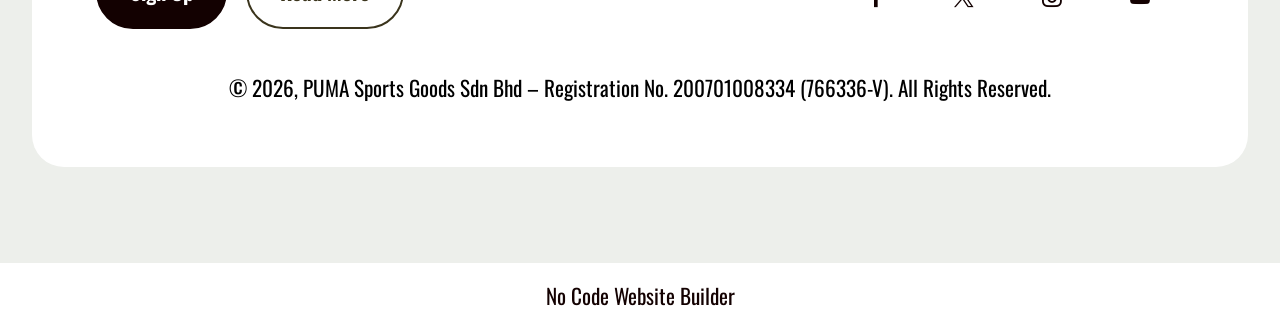
==== commit 21e33abd: "create github pages" ====
--- a/Index.html
+++ b/Index.html
@@ -23,7 +23,7 @@
   <noscript><link rel="stylesheet" href="https://fonts.googleapis.com/css?family=Inter+Tight:100,200,300,400,500,600,700,800,900,100i,200i,300i,400i,500i,600i,700i,800i,900i&display=swap"></noscript>
   <link rel="preload" href="https://fonts.googleapis.com/css?family=Oswald:200,300,400,500,600,700&display=swap" as="style" onload="this.onload=null;this.rel='stylesheet'">
   <noscript><link rel="stylesheet" href="https://fonts.googleapis.com/css?family=Oswald:200,300,400,500,600,700&display=swap"></noscript>
-  <link rel="preload" as="style" href="assets/mobirise/css/mbr-additional.css?v=1zHrJI"><link rel="stylesheet" href="assets/mobirise/css/mbr-additional.css?v=1zHrJI" type="text/css">
+  <link rel="preload" as="style" href="assets/mobirise/css/mbr-additional.css?v=QTr6US"><link rel="stylesheet" href="assets/mobirise/css/mbr-additional.css?v=QTr6US" type="text/css">
 
   
   
@@ -487,7 +487,7 @@
 			</div>
 		</div>
 	</div>
-</section><section class="display-7" style="padding: 0;align-items: center;justify-content: center;flex-wrap: wrap;    align-content: center;display: flex;position: relative;height: 4rem;"><a href="https://mobiri.se/4654927" style="flex: 1 1;height: 4rem;position: absolute;width: 100%;z-index: 1;"><img alt="" style="height: 4rem;" src="[data-uri]"></a><p style="margin: 0;text-align: center;" class="display-7">&#8204;</p><a style="z-index:1" href="https://mobirise.com/offline-website-builder.html">Offline Website Maker</a></section><script src="assets/bootstrap/js/bootstrap.bundle.min.js"></script>  <script src="assets/parallax/jarallax.js"></script>  <script src="assets/smoothscroll/smooth-scroll.js"></script>  <script src="assets/ytplayer/index.js"></script>  <script src="assets/dropdown/js/navbar-dropdown.js"></script>  <script src="assets/vimeoplayer/player.js"></script>  <script src="assets/theme/js/script.js"></script>  
+</section><section class="display-7" style="padding: 0;align-items: center;justify-content: center;flex-wrap: wrap;    align-content: center;display: flex;position: relative;height: 4rem;"><a href="https://mobiri.se/4654927" style="flex: 1 1;height: 4rem;position: absolute;width: 100%;z-index: 1;"><img alt="" style="height: 4rem;" src="[data-uri]"></a><p style="margin: 0;text-align: center;" class="display-7">&#8204;</p><a style="z-index:1" href="https://mobirise.com/builder/no-code-website-builder.html">No Code Website Builder</a></section><script src="assets/bootstrap/js/bootstrap.bundle.min.js"></script>  <script src="assets/parallax/jarallax.js"></script>  <script src="assets/smoothscroll/smooth-scroll.js"></script>  <script src="assets/ytplayer/index.js"></script>  <script src="assets/dropdown/js/navbar-dropdown.js"></script>  <script src="assets/vimeoplayer/player.js"></script>  <script src="assets/theme/js/script.js"></script>  
   
   
 </body>
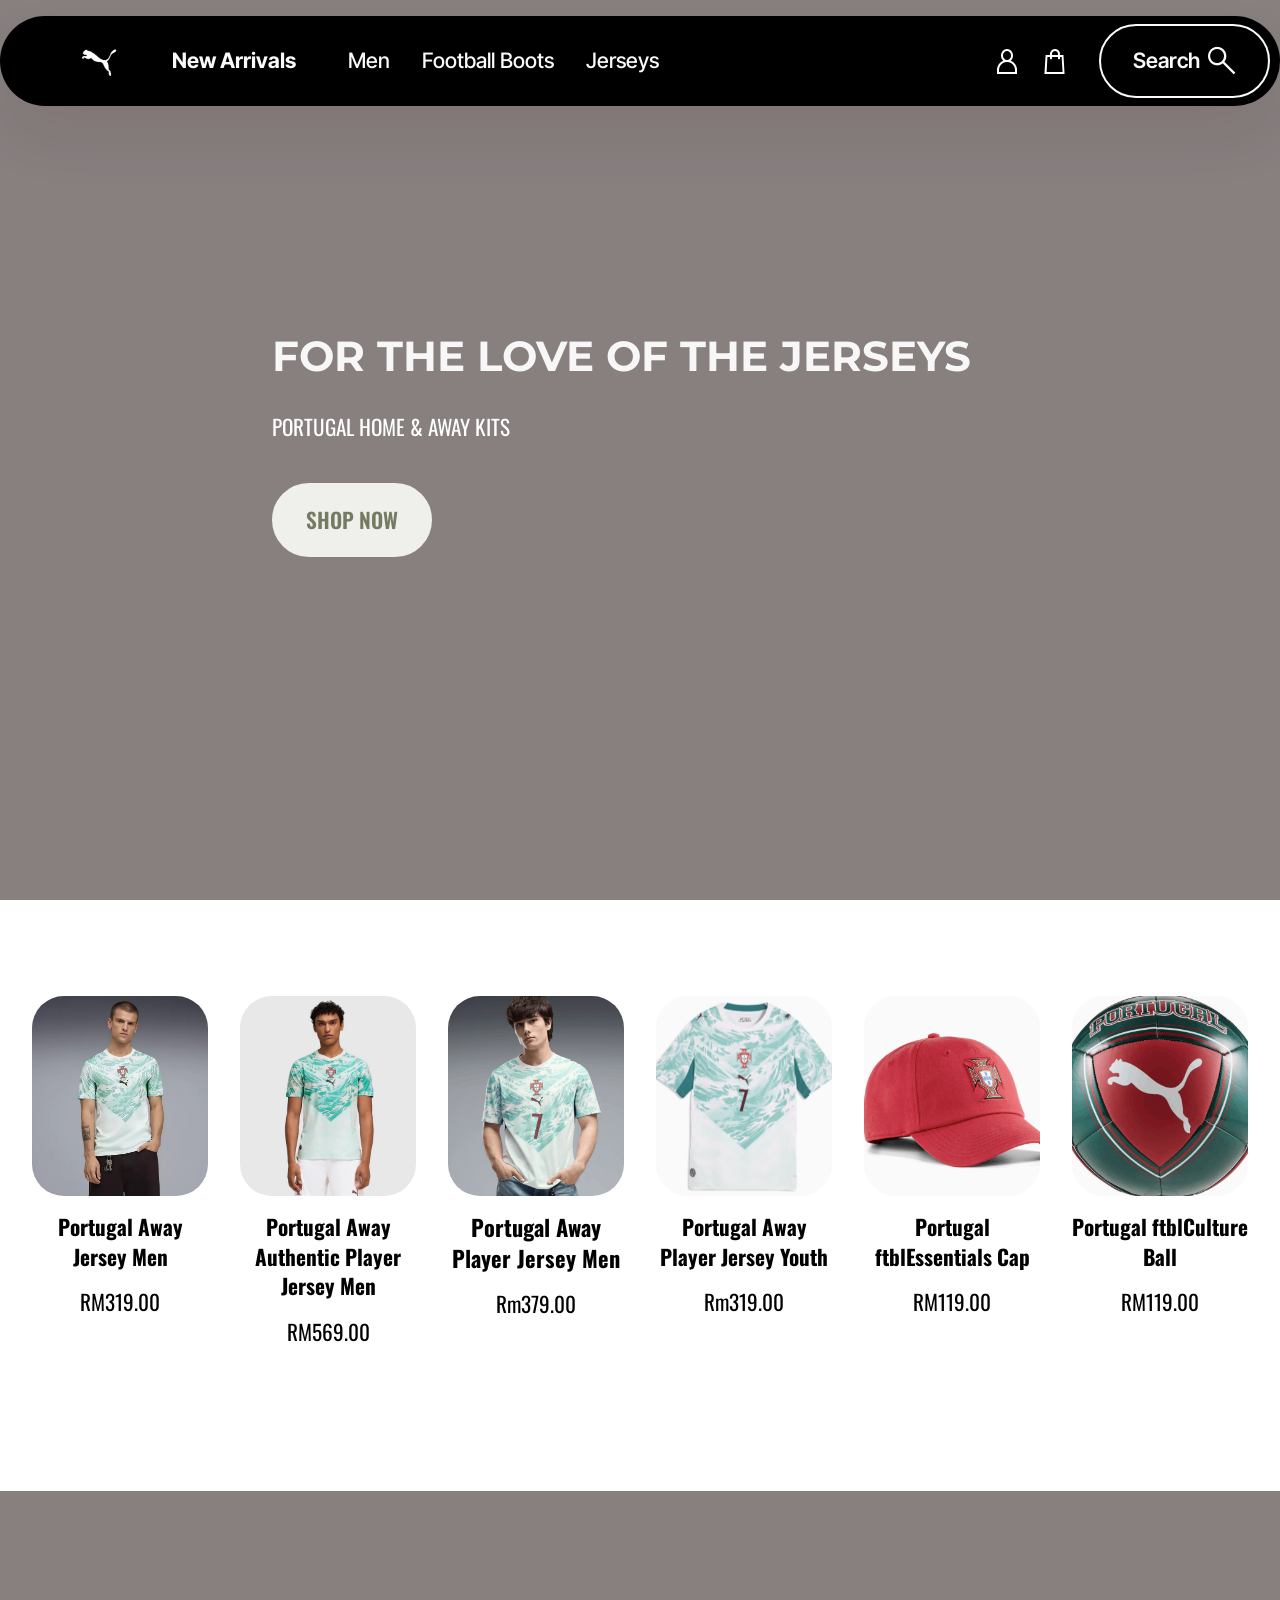
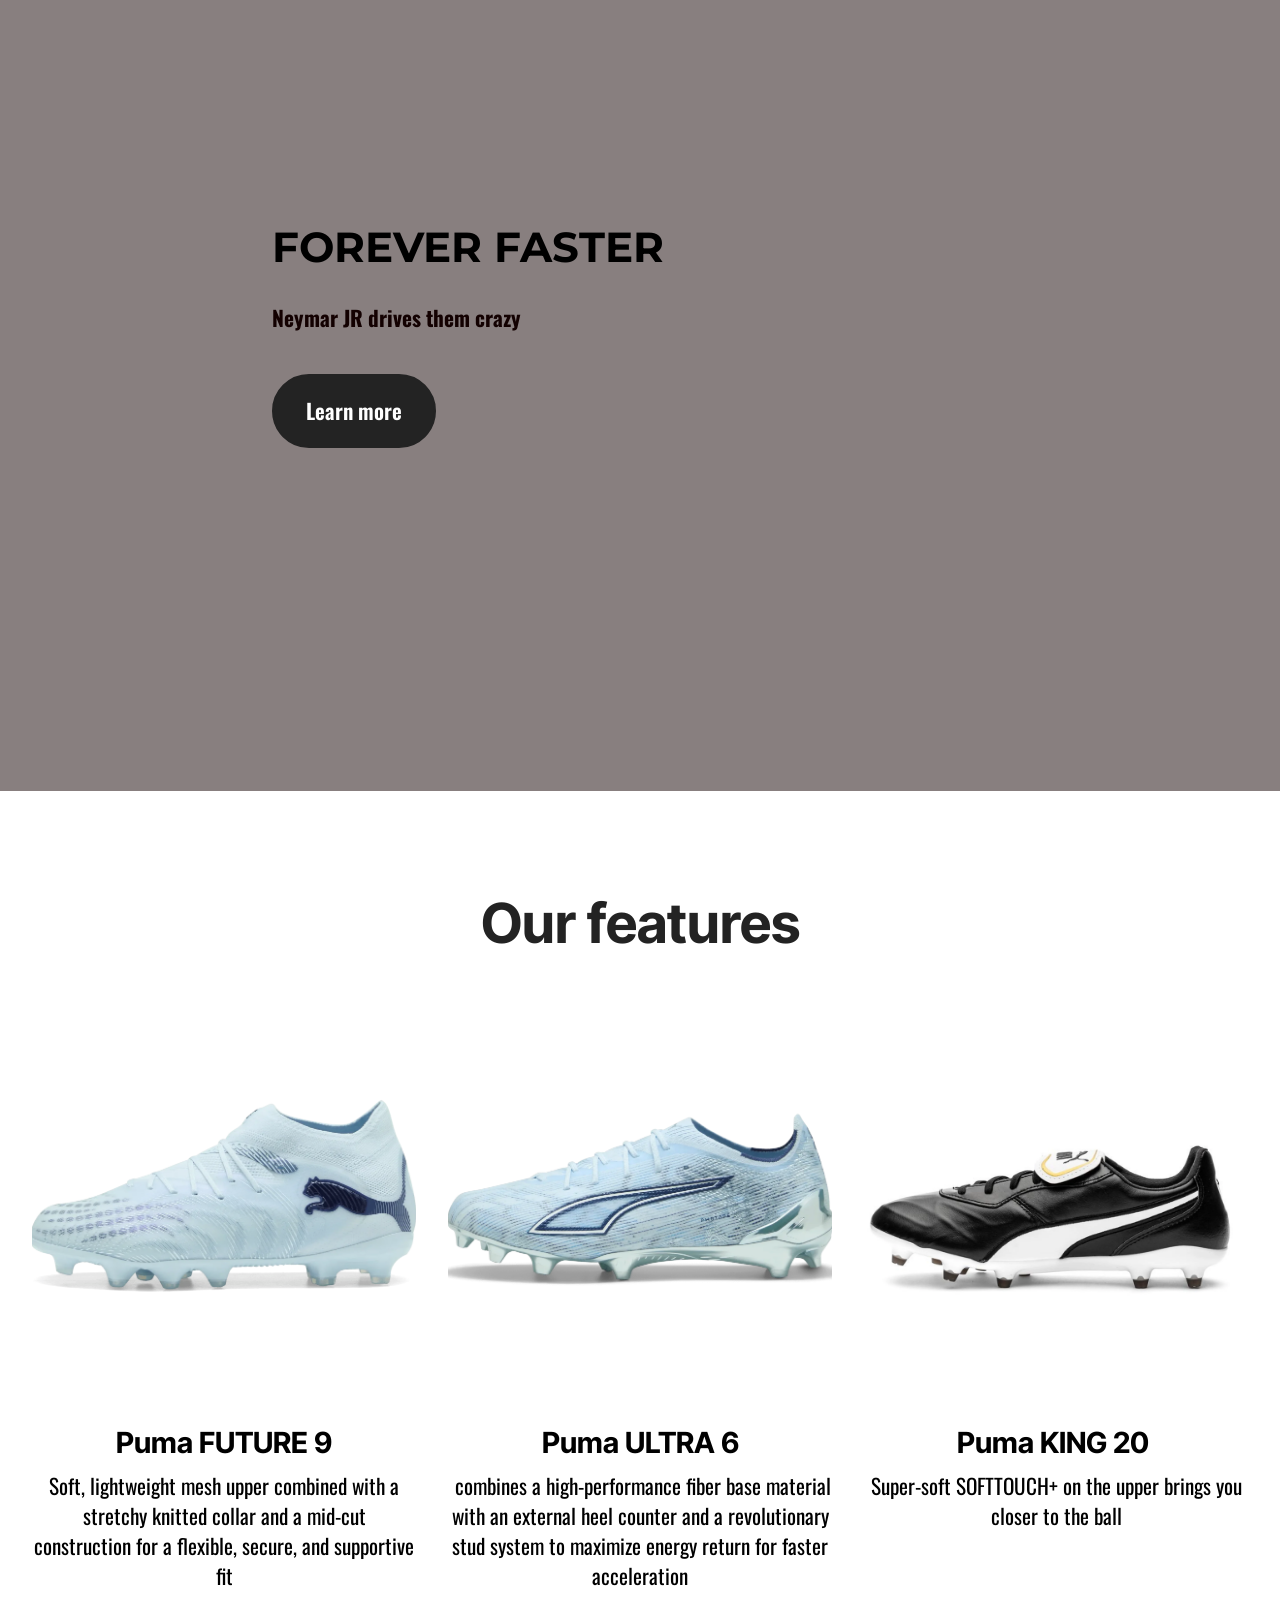
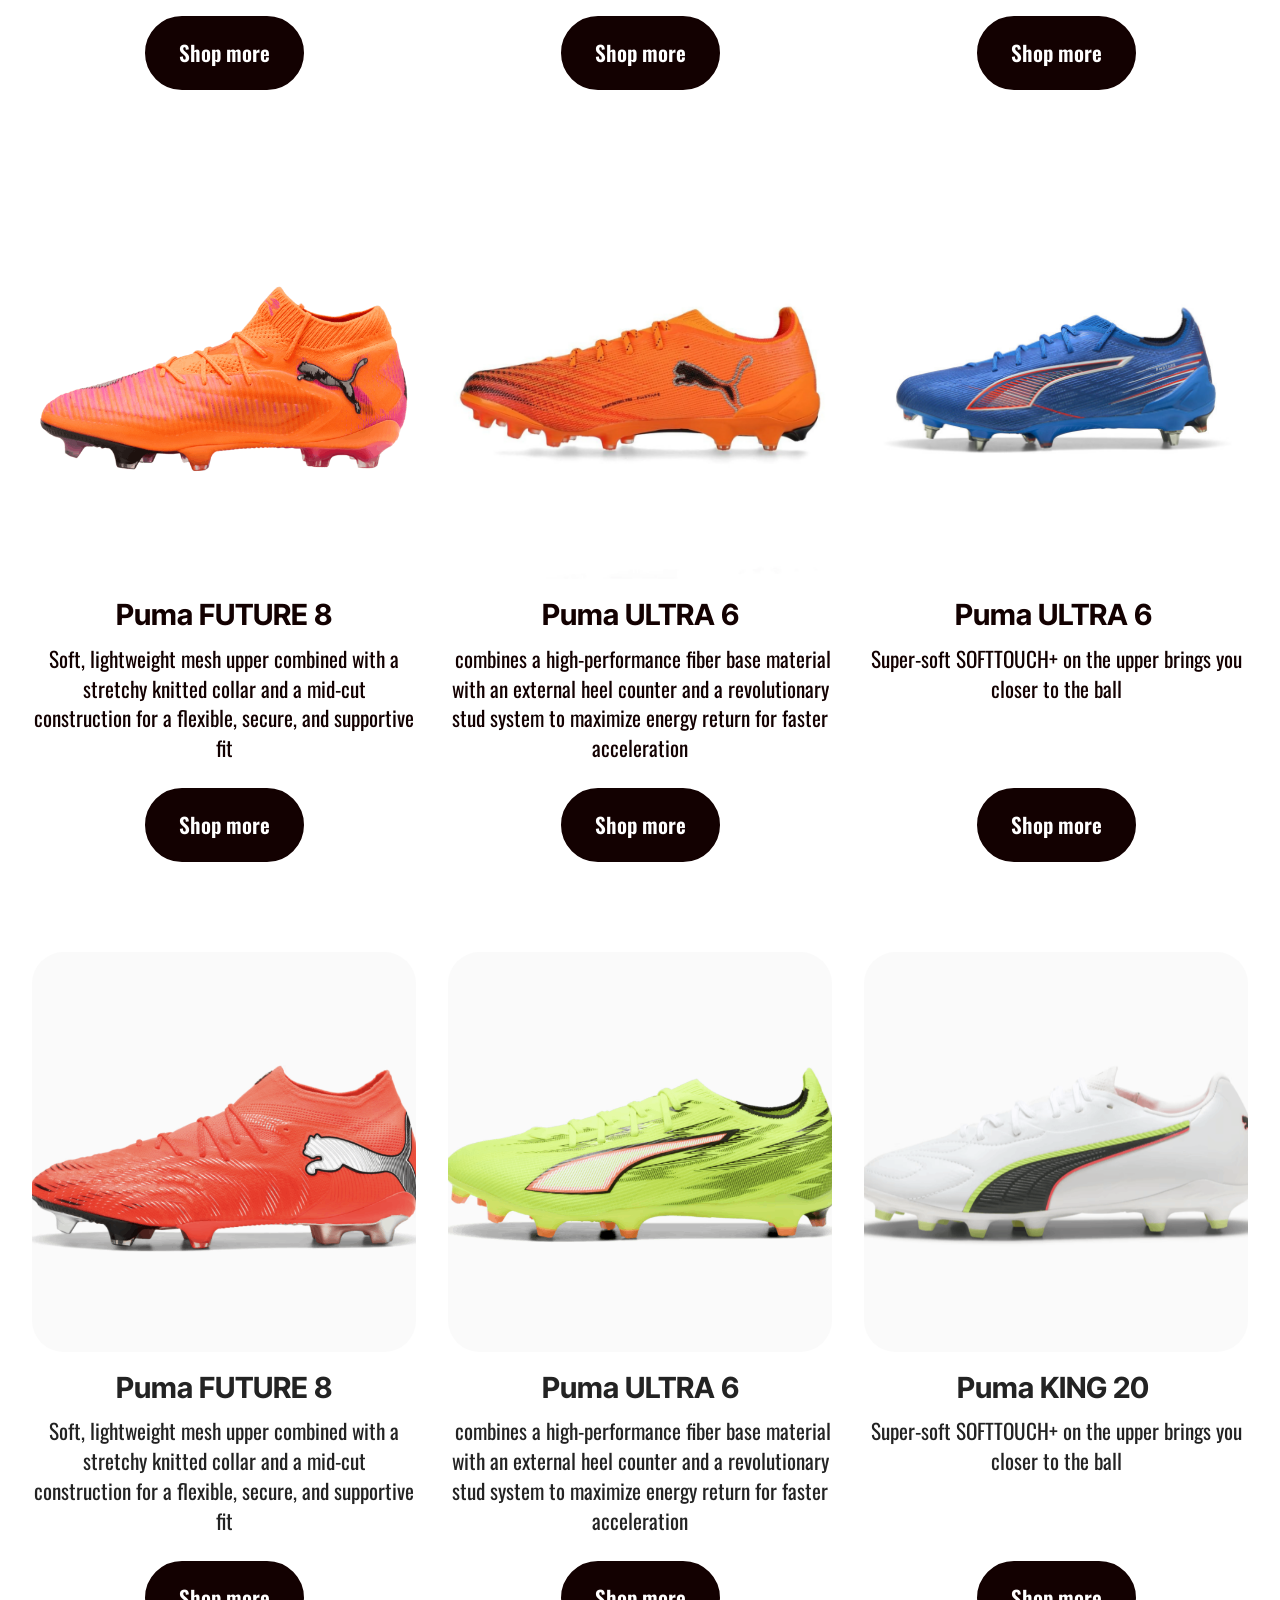
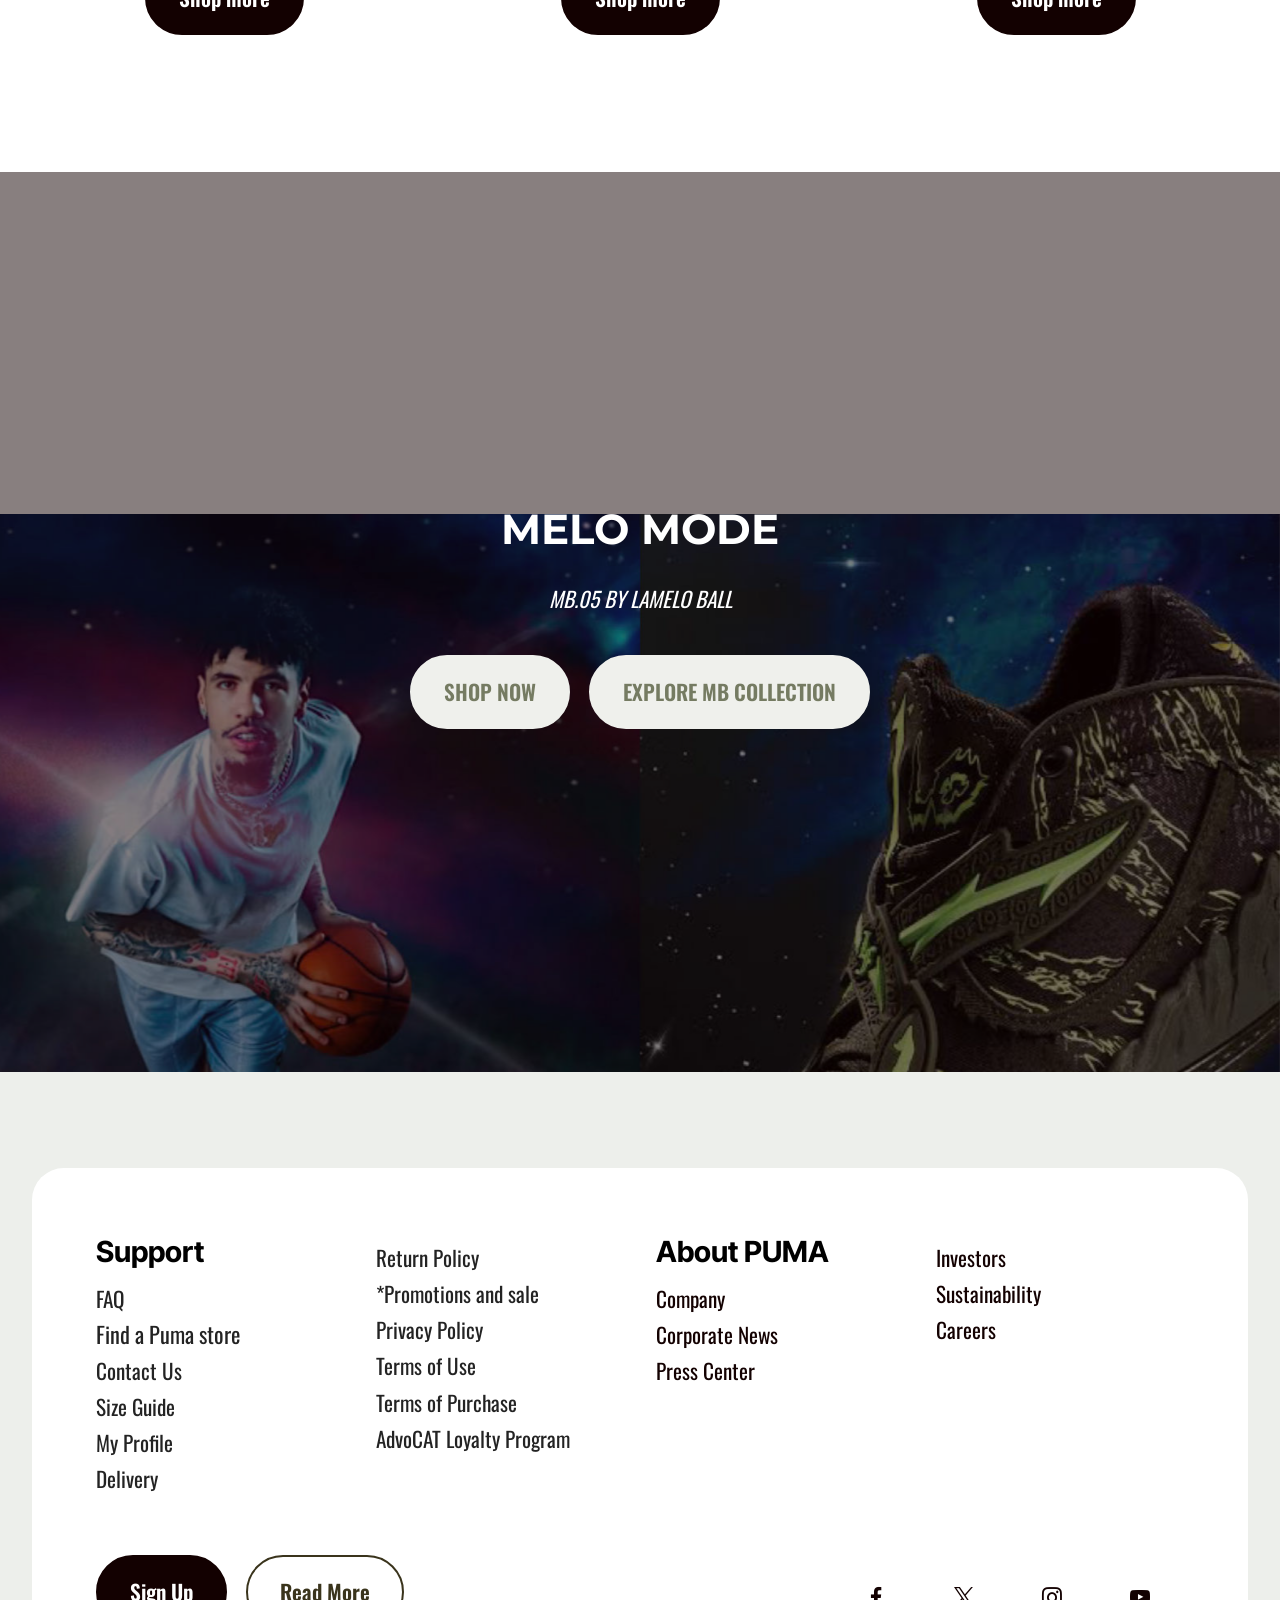
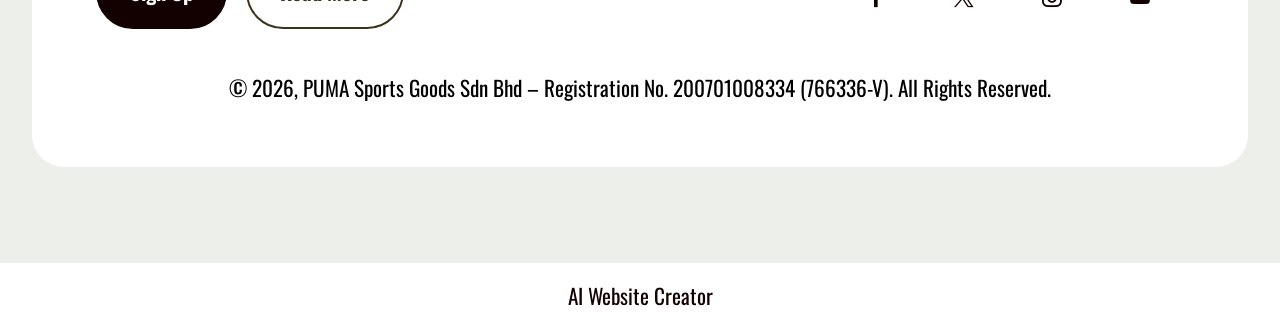
==== commit e0425498: "create github pages" ====
--- a/Index.html
+++ b/Index.html
@@ -5,6 +5,10 @@
   <meta charset="UTF-8">
   <meta http-equiv="X-UA-Compatible" content="IE=edge">
   <meta name="generator" content="Mobirise v6.1.12, mobirise.com">
+  <meta name="twitter:card" content="summary_large_image"/>
+  <meta name="twitter:image:src" content="assets/images/Index-meta.jpg">
+  <meta property="og:image" content="assets/images/Index-meta.jpg">
+  <meta name="twitter:title" content="Page 1">
   <meta name="viewport" content="width=device-width, initial-scale=1, minimum-scale=1">
   <link rel="shortcut icon" href="assets/images/puma2-removebg-preview-173x121.png" type="image/x-icon">
   <meta name="description" content="">
@@ -23,7 +27,7 @@
   <noscript><link rel="stylesheet" href="https://fonts.googleapis.com/css?family=Inter+Tight:100,200,300,400,500,600,700,800,900,100i,200i,300i,400i,500i,600i,700i,800i,900i&display=swap"></noscript>
   <link rel="preload" href="https://fonts.googleapis.com/css?family=Oswald:200,300,400,500,600,700&display=swap" as="style" onload="this.onload=null;this.rel='stylesheet'">
   <noscript><link rel="stylesheet" href="https://fonts.googleapis.com/css?family=Oswald:200,300,400,500,600,700&display=swap"></noscript>
-  <link rel="preload" as="style" href="assets/mobirise/css/mbr-additional.css?v=QTr6US"><link rel="stylesheet" href="assets/mobirise/css/mbr-additional.css?v=QTr6US" type="text/css">
+  <link rel="preload" as="style" href="assets/mobirise/css/mbr-additional.css?v=1MzOO0"><link rel="stylesheet" href="assets/mobirise/css/mbr-additional.css?v=1MzOO0" type="text/css">
 
   
   
@@ -487,7 +491,7 @@
 			</div>
 		</div>
 	</div>
-</section><section class="display-7" style="padding: 0;align-items: center;justify-content: center;flex-wrap: wrap;    align-content: center;display: flex;position: relative;height: 4rem;"><a href="https://mobiri.se/4654927" style="flex: 1 1;height: 4rem;position: absolute;width: 100%;z-index: 1;"><img alt="" style="height: 4rem;" src="[data-uri]"></a><p style="margin: 0;text-align: center;" class="display-7">&#8204;</p><a style="z-index:1" href="https://mobirise.com/builder/no-code-website-builder.html">No Code Website Builder</a></section><script src="assets/bootstrap/js/bootstrap.bundle.min.js"></script>  <script src="assets/parallax/jarallax.js"></script>  <script src="assets/smoothscroll/smooth-scroll.js"></script>  <script src="assets/ytplayer/index.js"></script>  <script src="assets/dropdown/js/navbar-dropdown.js"></script>  <script src="assets/vimeoplayer/player.js"></script>  <script src="assets/theme/js/script.js"></script>  
+</section><section class="display-7" style="padding: 0;align-items: center;justify-content: center;flex-wrap: wrap;    align-content: center;display: flex;position: relative;height: 4rem;"><a href="https://mobiri.se/4654927" style="flex: 1 1;height: 4rem;position: absolute;width: 100%;z-index: 1;"><img alt="" style="height: 4rem;" src="[data-uri]"></a><p style="margin: 0;text-align: center;" class="display-7">&#8204;</p><a style="z-index:1" href="https://mobirise.com/builder/ai-website-creator.html">AI Website Creator</a></section><script src="assets/bootstrap/js/bootstrap.bundle.min.js"></script>  <script src="assets/parallax/jarallax.js"></script>  <script src="assets/smoothscroll/smooth-scroll.js"></script>  <script src="assets/ytplayer/index.js"></script>  <script src="assets/dropdown/js/navbar-dropdown.js"></script>  <script src="assets/vimeoplayer/player.js"></script>  <script src="assets/theme/js/script.js"></script>  
   
   
 </body>
